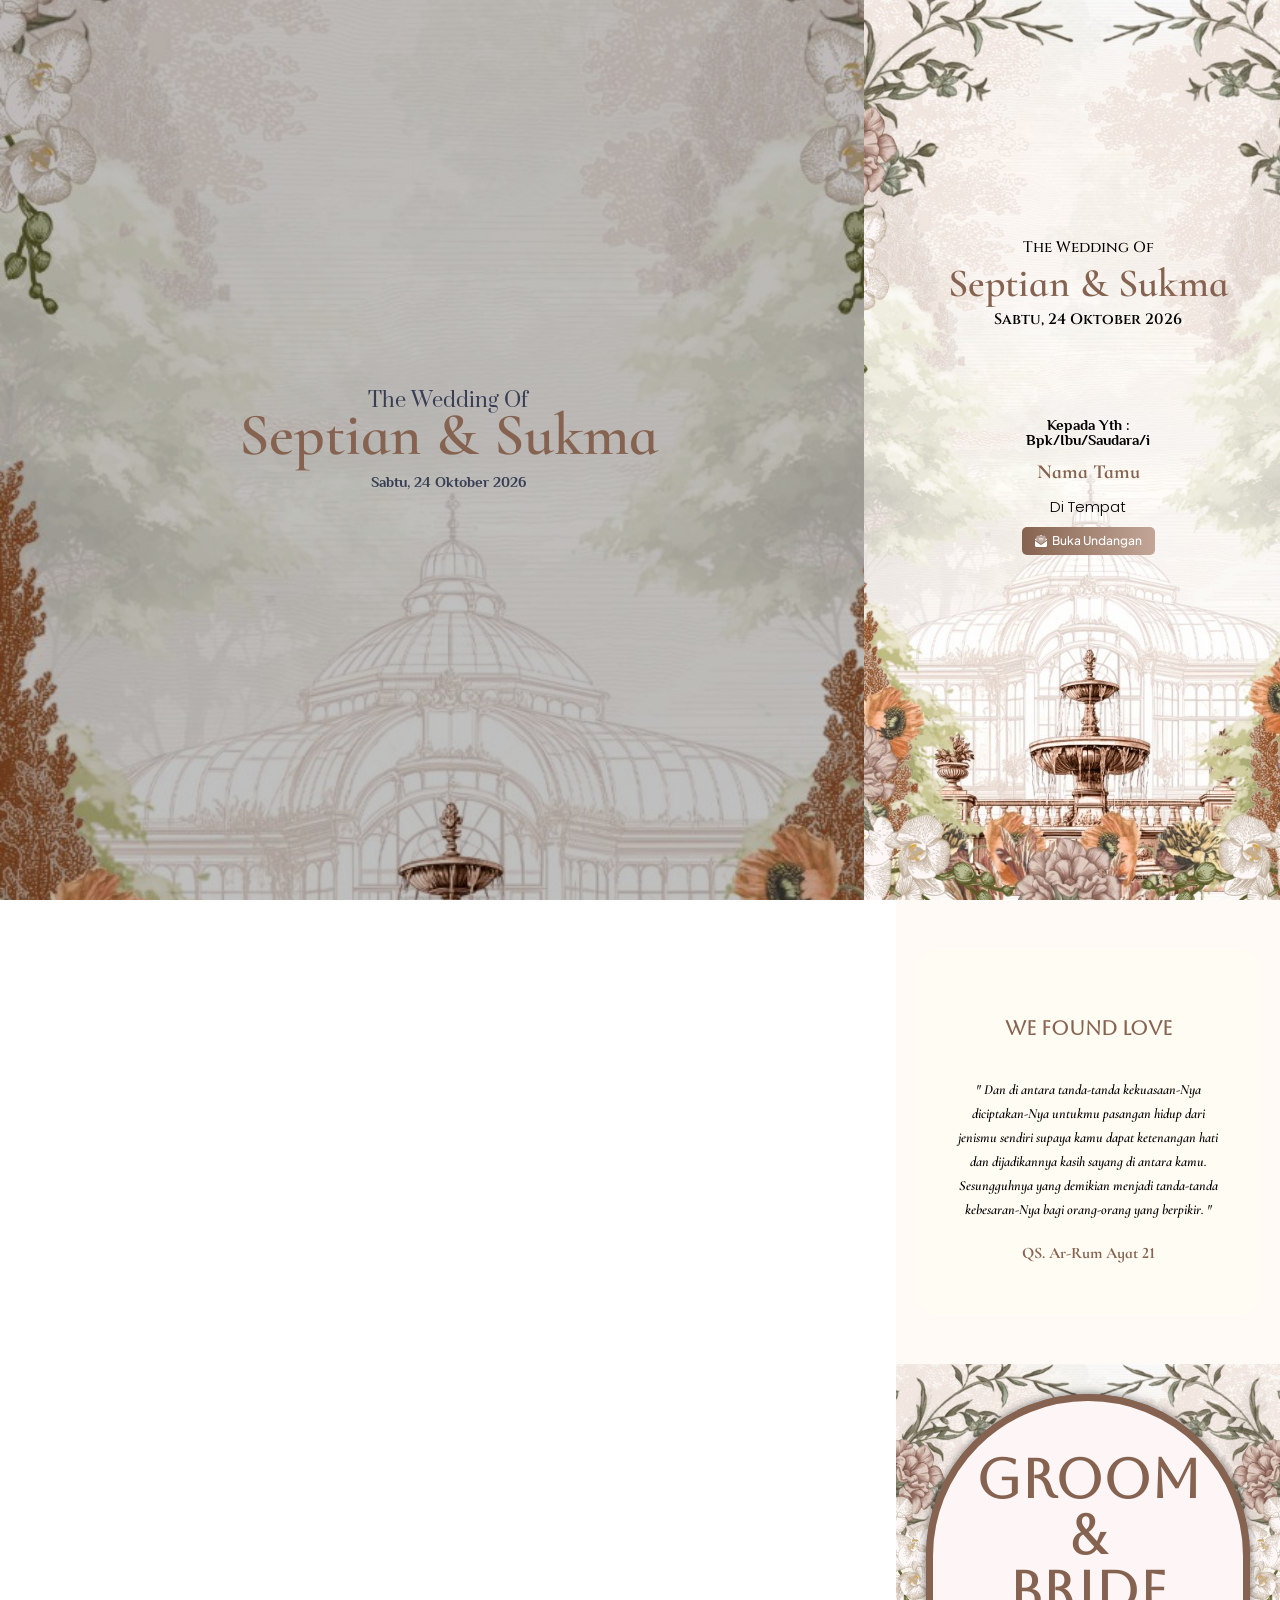
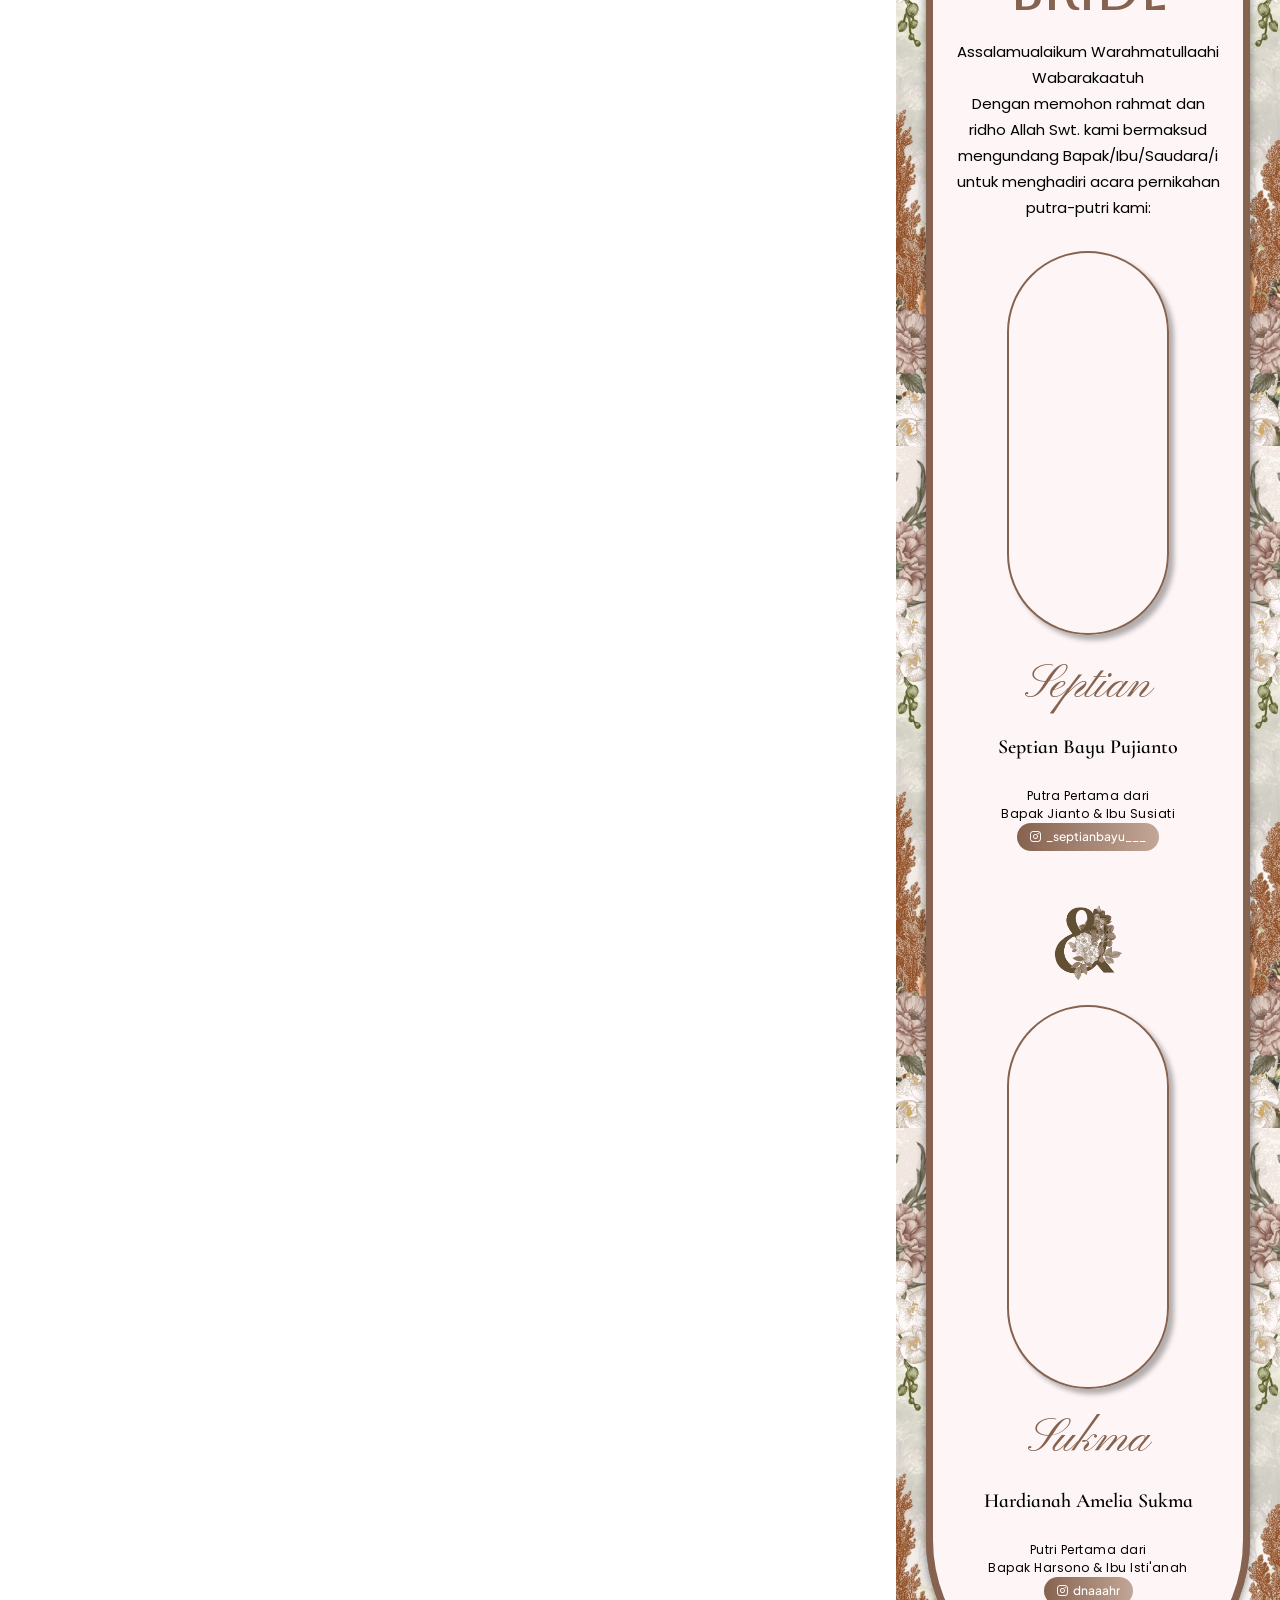
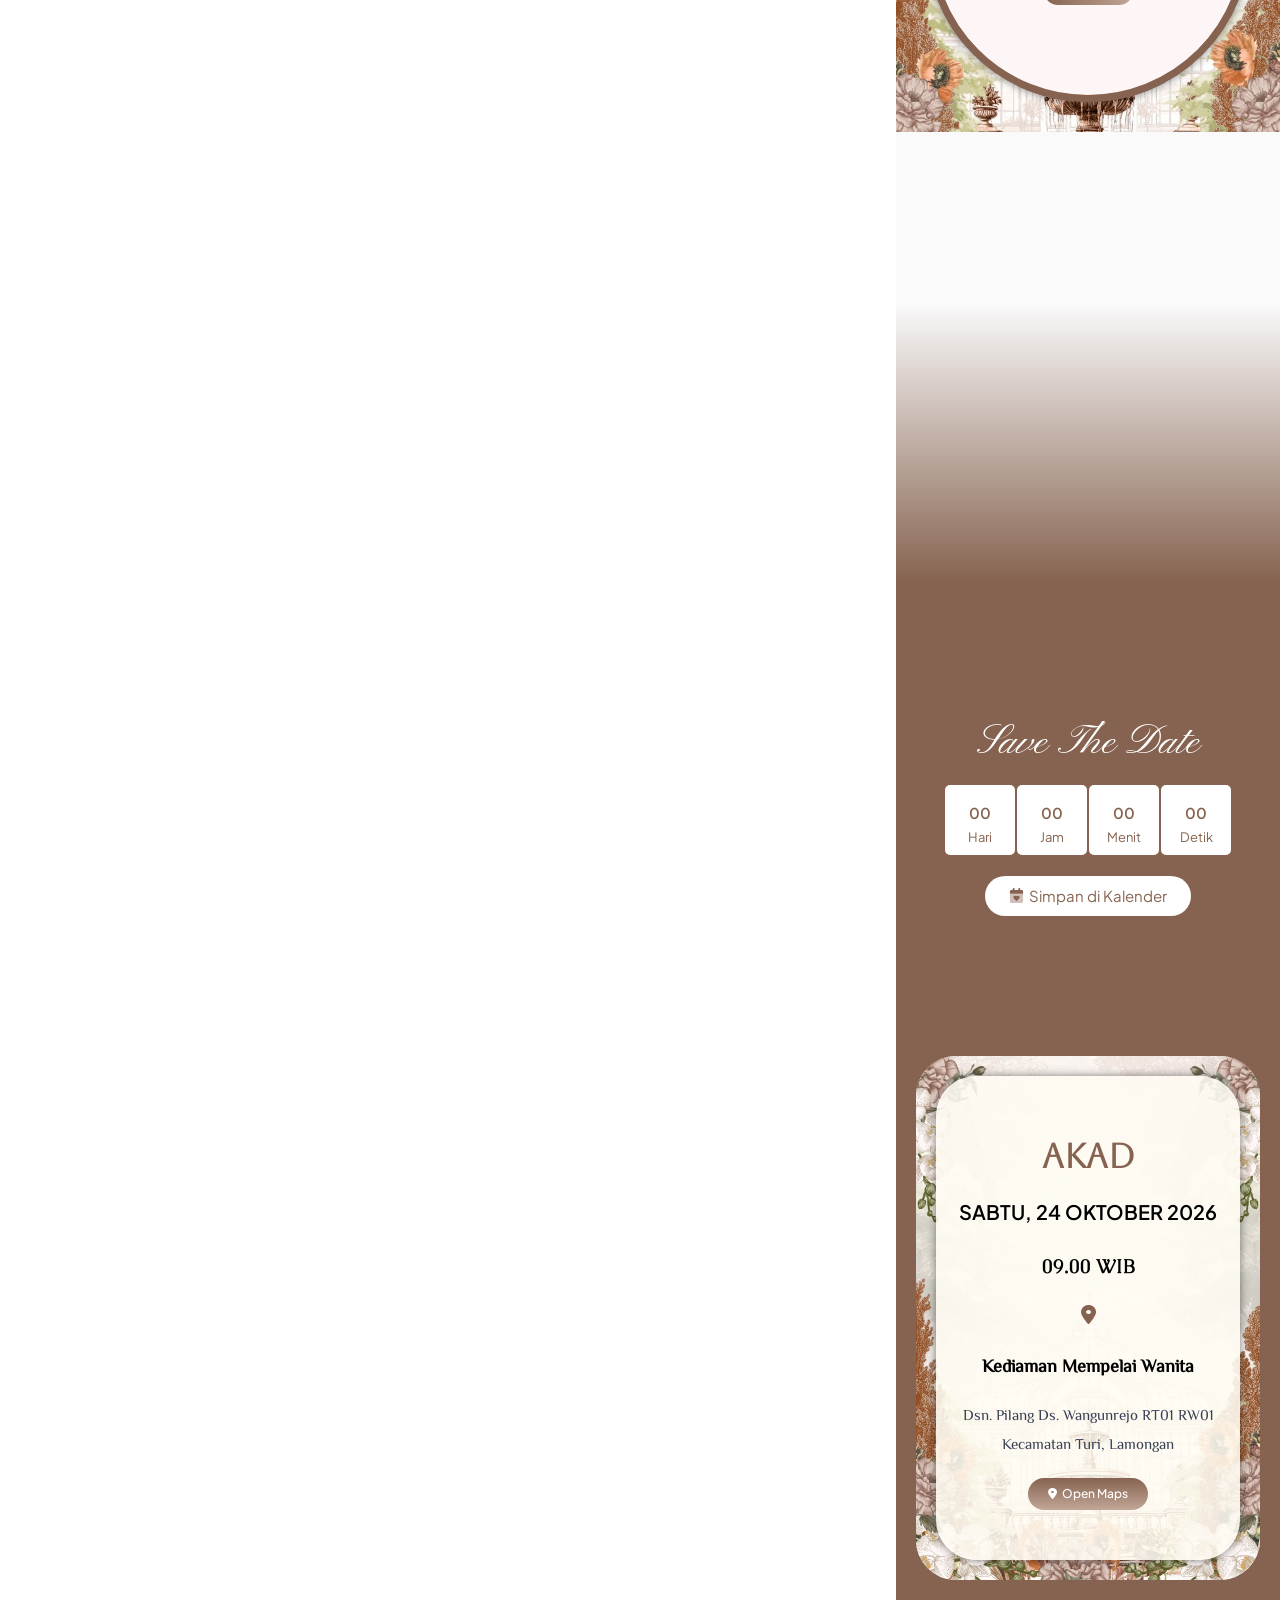
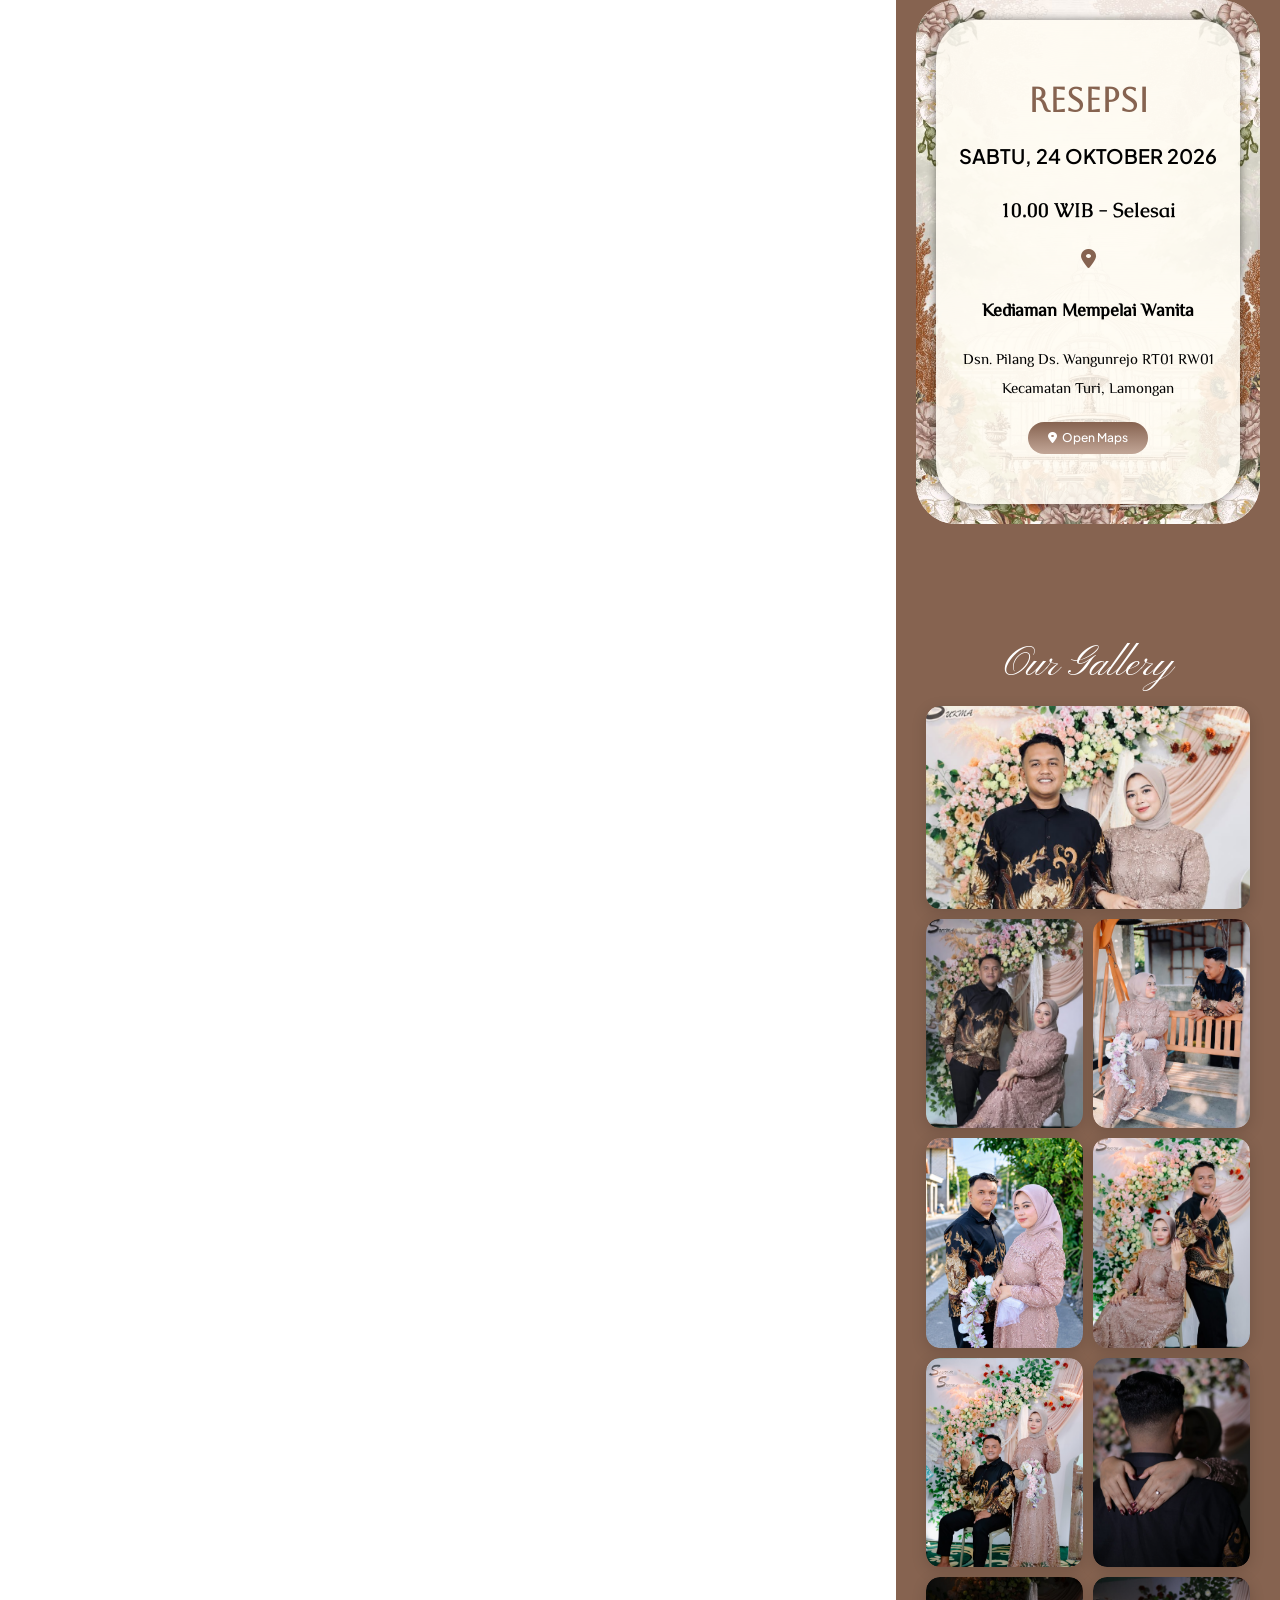
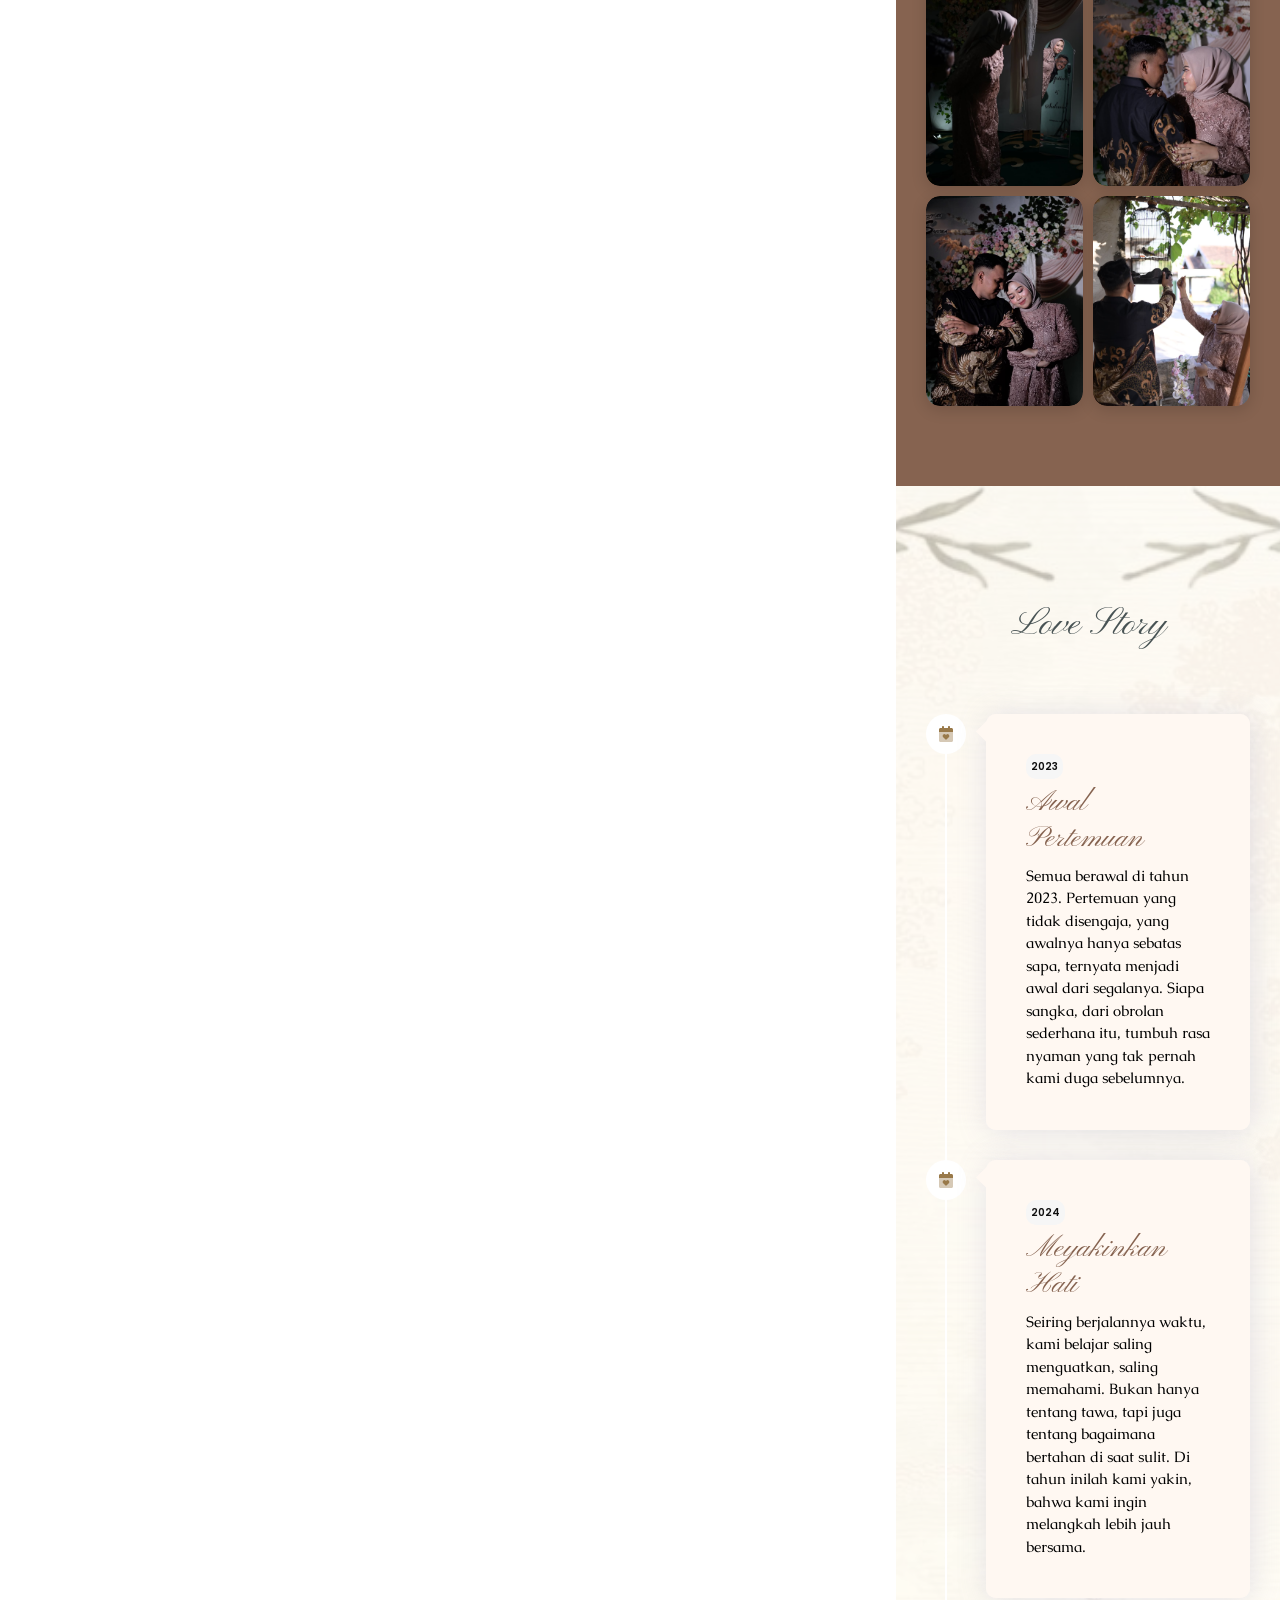
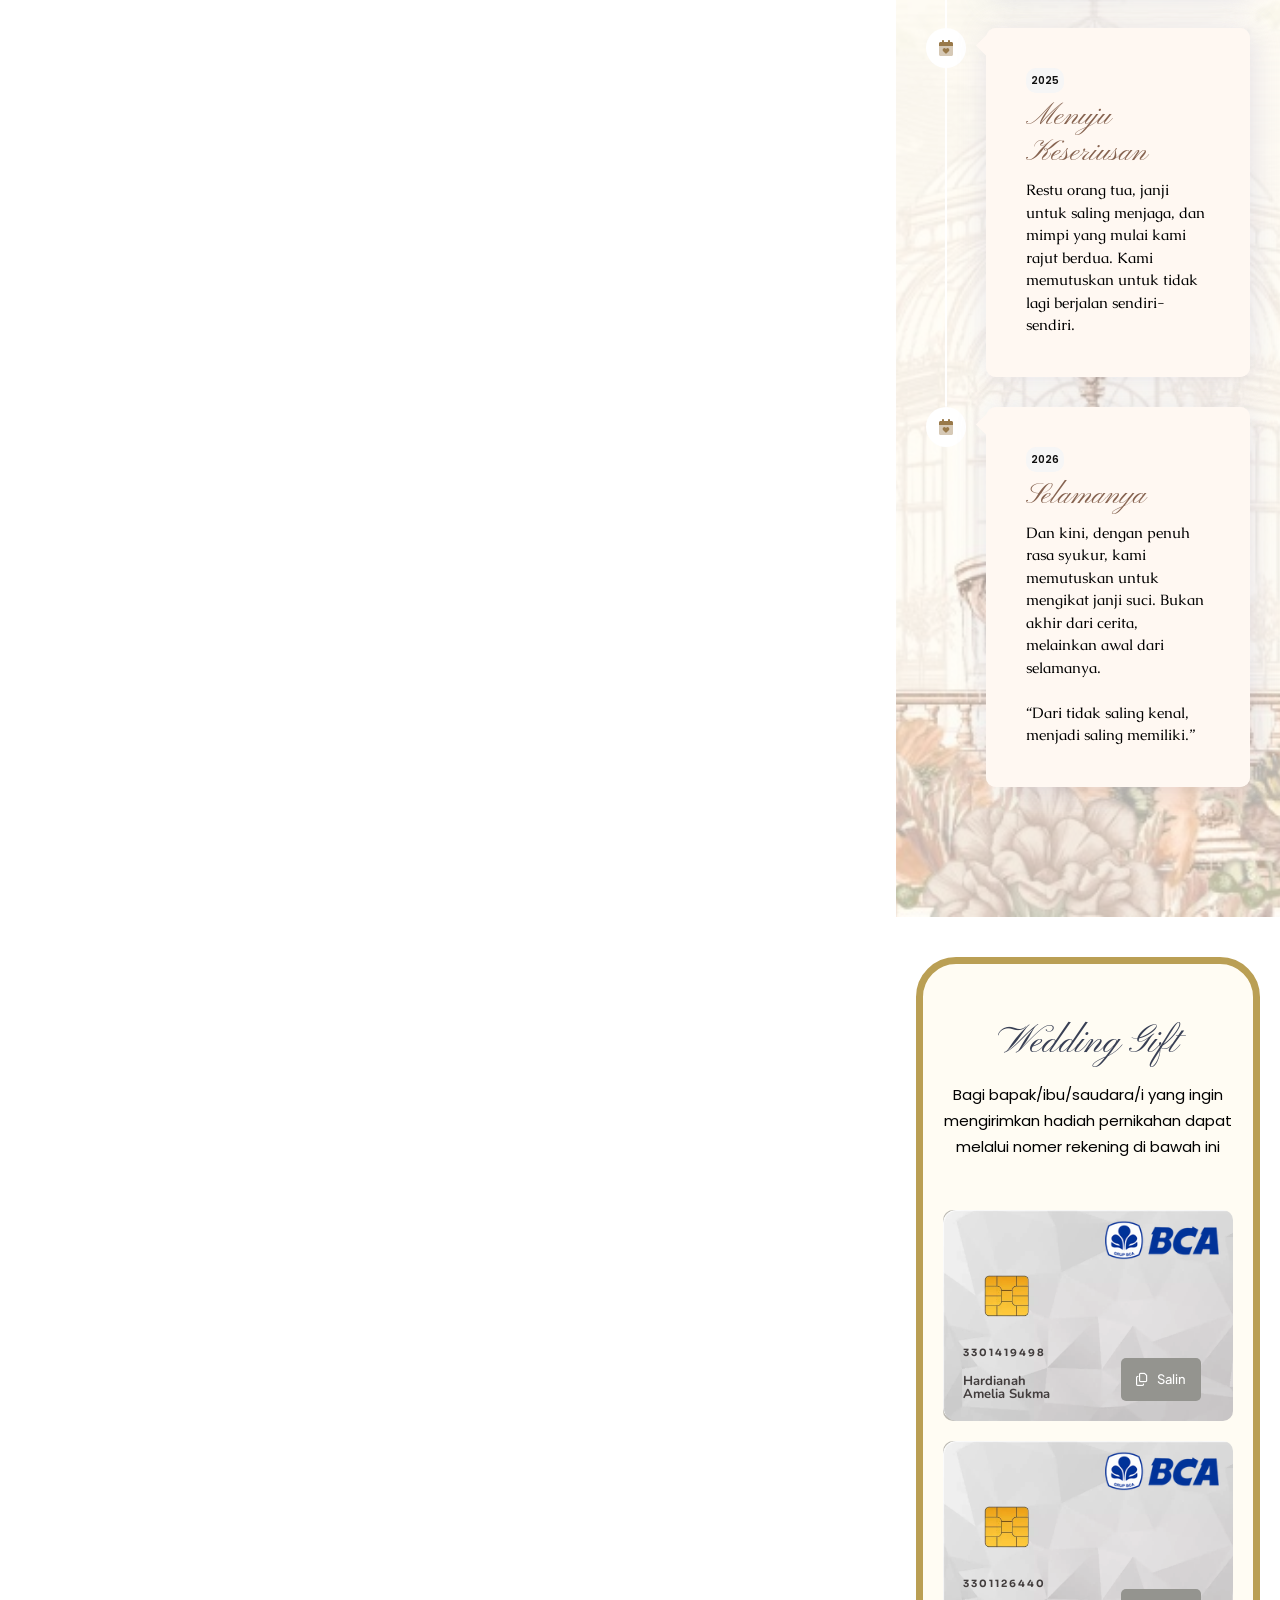
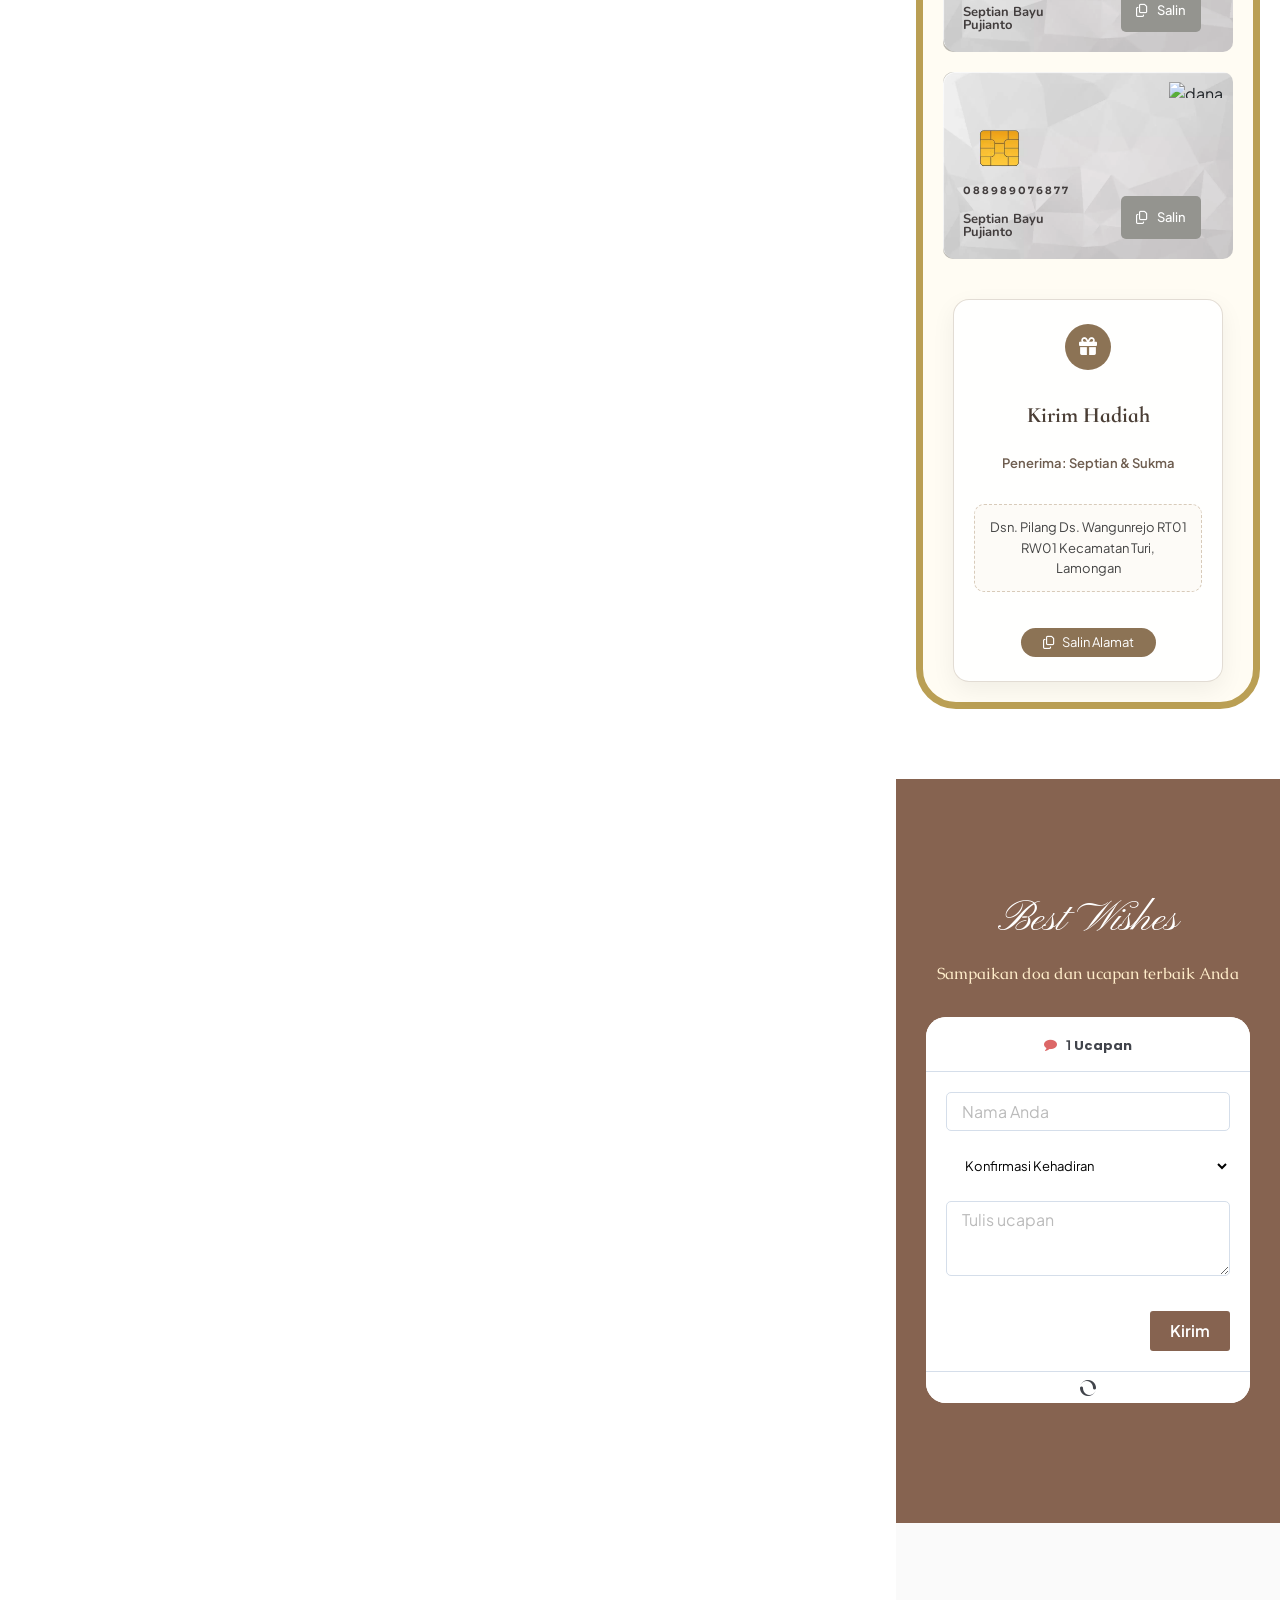
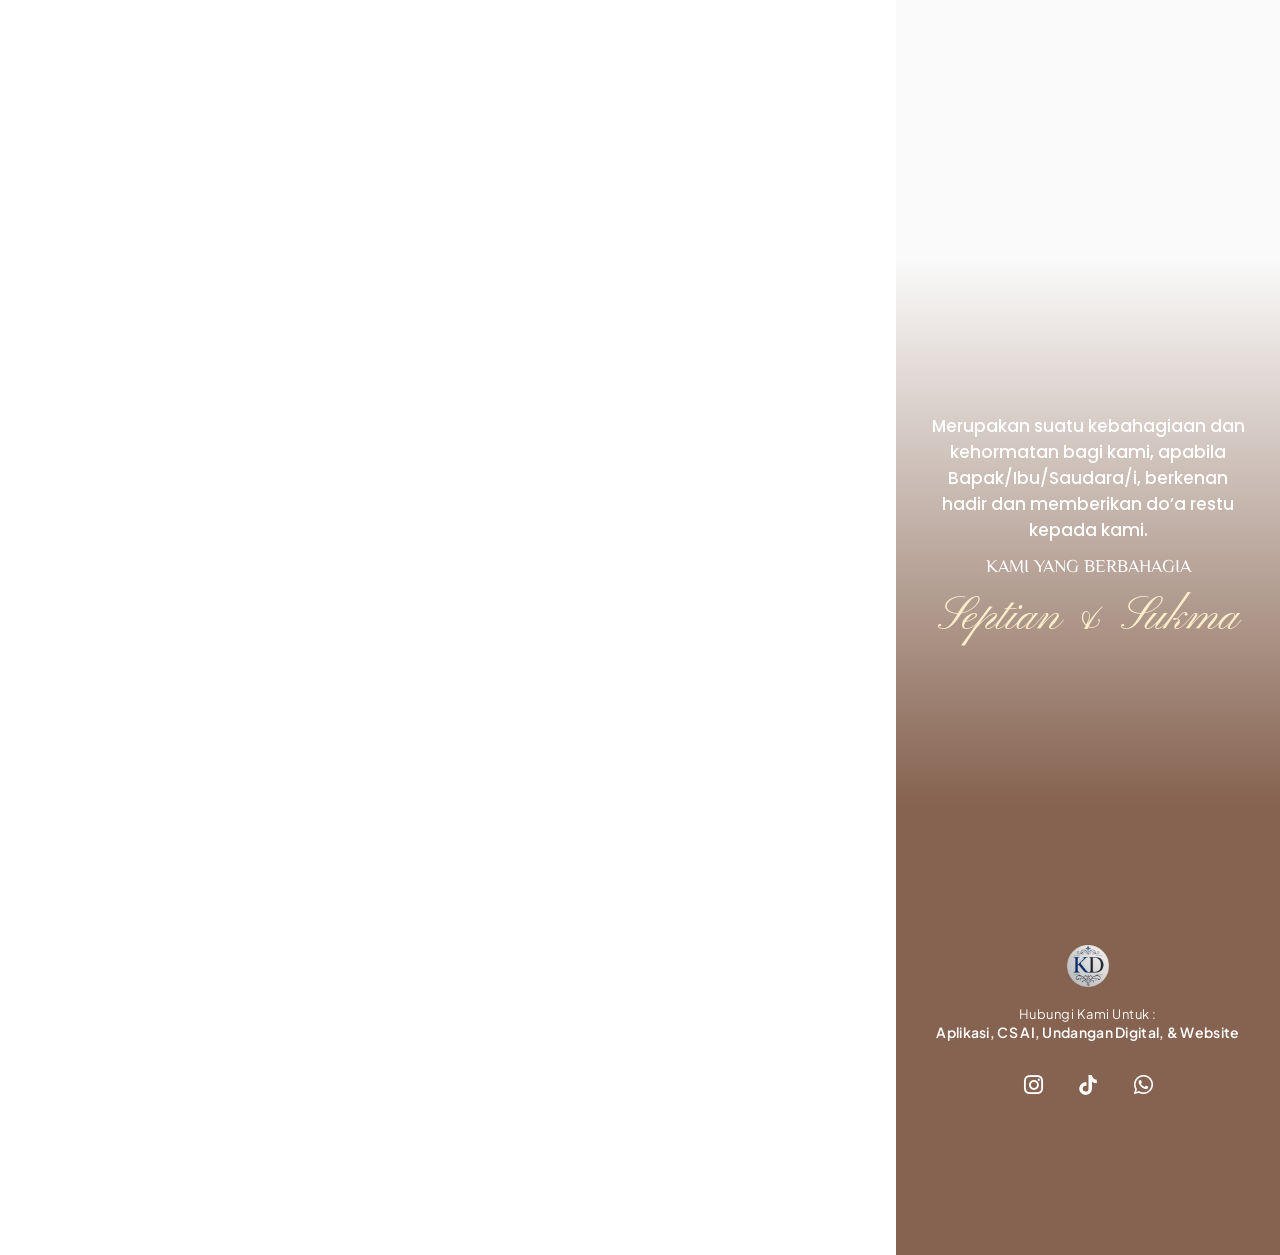
==== index.html @ 1611a9cf "Update wedding website with custom gallery, closing photos, and DAYASMARA music" ====
﻿<!doctype html>
<html lang="id" prefix="og: https://ogp.me/ns#">
  <head>
    <meta charset="UTF-8" />
    <link rel="icon" type="image/png" href="./ICON%20KIRIMDIGI.png" />
    <link rel="shortcut icon" href="./ICON%20KIRIMDIGI.png" />

    <!-- Optimasi Mesin Pencari oleh Rank Math - https://rankmath.com/ -->
    <title>Septian 🤎 Sukma</title>
    <meta
      name="description"
      content="Hadiri Pernikahan Septian 🤎 Sukma. Pada Hari Sabtu 24 Oktober 2026 Ya😊"
    />
    <meta name="robots" content="nofollow, noindex" />
    <meta property="og:locale" content="id_ID" />
    <meta property="og:type" content="article" />
    <meta property="og:title" content="Septian 🤎 Sukma" />
    <meta
      property="og:description"
      content="Hadiri Pernikahan Septian 🤎 Sukma. Pada Hari Sabtu 24 Oktober 2026 Ya😊"
    />
    <meta property="og:url" content="https://invitimo.my.id/motion-17/" />
    <meta property="og:site_name" content="Digital Wedding Invitation" />
    <meta property="article:section" content="Undangan Pernikahan" />
    <meta property="og:updated_time" content="2025-06-10T13:08:21+07:00" />
    <meta
      property="og:image"
      content="https://hi.kekondangan.id/wp-content/uploads/jet-form-builder/be1bfa4e216cc405ab9794353bdbe655/2025/06/Preview-Link-kekondangan.jpg"
    />
    <meta
      property="og:image:secure_url"
      content="https://hi.kekondangan.id/wp-content/uploads/jet-form-builder/be1bfa4e216cc405ab9794353bdbe655/2025/06/Preview-Link-kekondangan.jpg"
    />
    <meta property="og:image:width" content="720" />
    <meta property="og:image:height" content="1080" />
    <meta property="og:image:alt" content="Septian &#038; Sukma" />
    <meta property="og:image:type" content="image/jpeg" />
    <meta
      property="article:published_time"
      content="2025-06-02T13:50:11+07:00"
    />
    <meta
      property="article:modified_time"
      content="2025-06-10T13:08:21+07:00"
    />
    <meta name="twitter:card" content="summary_large_image" />
    <meta name="twitter:title" content="Septian 🤎 Sukma" />
    <meta
      name="twitter:description"
      content="Hadiri Pernikahan Septian 🤎 Sukma. Pada Hari Sabtu 24 Oktober 2026 Ya😊"
    />
    <meta
      name="twitter:image"
      content="https://hi.kekondangan.id/wp-content/uploads/jet-form-builder/be1bfa4e216cc405ab9794353bdbe655/2025/06/Preview-Link-kekondangan.jpg"
    />
    <meta name="twitter:label1" content="Ditulis oleh" />
    <meta name="twitter:data1" content="kekondangan" />
    <meta name="twitter:label2" content="Waktunya membaca" />
    <meta name="twitter:data2" content="Kurang dari semenit" />
    <script type="application/ld+json" class="rank-math-schema">
      {
        "@context": "https://schema.org",
        "@graph": [
          {
            "@type": ["Person", "Organization"],
            "@id": "https://invitimo.my.id/#person",
            "name": "Digital Wedding Invitation"
          },
          {
            "@type": "WebSite",
            "@id": "https://invitimo.my.id/#website",
            "url": "https://invitimo.my.id",
            "name": "Digital Wedding Invitation",
            "publisher": { "@id": "https://invitimo.my.id/#person" },
            "inLanguage": "id"
          },
          {
            "@type": "ImageObject",
            "@id": "https://hi.kekondangan.id/wp-content/uploads/jet-form-builder/be1bfa4e216cc405ab9794353bdbe655/2025/06/Preview-Link-kekondangan.jpg",
            "url": "https://hi.kekondangan.id/wp-content/uploads/jet-form-builder/be1bfa4e216cc405ab9794353bdbe655/2025/06/Preview-Link-kekondangan.jpg",
            "width": "720",
            "height": "1080",
            "inLanguage": "id"
          },
          {
            "@type": "WebPage",
            "@id": "https://invitimo.my.id/motion-17/#webpage",
            "url": "https://invitimo.my.id/motion-17/",
            "name": "Septian 🤎 Sukma",
            "datePublished": "2025-06-02T13:50:11+07:00",
            "dateModified": "2025-06-10T13:08:21+07:00",
            "isPartOf": { "@id": "https://invitimo.my.id/#website" },
            "primaryImageOfPage": {
              "@id": "https://hi.kekondangan.id/wp-content/uploads/jet-form-builder/be1bfa4e216cc405ab9794353bdbe655/2025/06/Preview-Link-kekondangan.jpg"
            },
            "inLanguage": "id"
          },
          {
            "@type": "Person",
            "@id": "https://invitimo.my.id/author/kekondangan/",
            "name": "kekondangan",
            "url": "https://invitimo.my.id/author/kekondangan/",
            "image": {
              "@type": "ImageObject",
              "@id": "https://secure.gravatar.com/avatar/060e39ec4af00465f8073937f959c683679de852fa3f70bc7729038ad7bef04e?s=96&amp;d=mm&amp;r=g",
              "url": "https://secure.gravatar.com/avatar/060e39ec4af00465f8073937f959c683679de852fa3f70bc7729038ad7bef04e?s=96&amp;d=mm&amp;r=g",
              "caption": "kekondangan",
              "inLanguage": "id"
            },
            "sameAs": ["http://hi.kekondangan.id"]
          },
          {
            "@type": "BlogPosting",
            "headline": "Septian 🤎 Sukma",
            "datePublished": "2025-06-02T13:50:11+07:00",
            "dateModified": "2025-06-10T13:08:21+07:00",
            "articleSection": "Undangan Pernikahan",
            "author": {
              "@id": "https://invitimo.my.id/author/kekondangan/",
              "name": "kekondangan"
            },
            "publisher": { "@id": "https://invitimo.my.id/#person" },
            "description": "Hadiri Pernikahan Septian 🤎 Sukma. Pada Hari Sabtu 24 Oktober 2026 Ya😊",
            "name": "Septian 🤎 Sukma",
            "@id": "https://invitimo.my.id/motion-17/#richSnippet",
            "isPartOf": { "@id": "https://invitimo.my.id/motion-17/#webpage" },
            "image": {
              "@id": "https://hi.kekondangan.id/wp-content/uploads/jet-form-builder/be1bfa4e216cc405ab9794353bdbe655/2025/06/Preview-Link-kekondangan.jpg"
            },
            "inLanguage": "id",
            "mainEntityOfPage": {
              "@id": "https://invitimo.my.id/motion-17/#webpage"
            }
          }
        ]
      }
    </script>
    <!-- /Plugin WordPress Rank Math SEO -->

    <link rel="dns-prefetch" href="//hi.kekondangan.id" />
    <link rel="dns-prefetch" href="//fonts.googleapis.com" />
    <link rel="dns-prefetch" href="//unpkg.com" />
    <link
      rel="alternate"
      title="oEmbed (JSON)"
      type="application/json+oembed"
      href="wp-json/oembed/1.0/embed?url=https%3A%2F%2Finvitimo.my.id%2Fmotion-17%2F"
    />
    <link
      rel="alternate"
      title="oEmbed (XML)"
      type="text/xml+oembed"
      href="wp-json/oembed/1.0/embed-1?url=https%3A%2F%2Finvitimo.my.id%2Fmotion-17%2F&#038;format=xml"
    />
    <style id="wp-img-auto-sizes-contain-inline-css">
      img:is([sizes="auto" i], [sizes^="auto," i]) {
        contain-intrinsic-size: 3000px 1500px;
      }
      /*# sourceURL=wp-img-auto-sizes-contain-inline-css */
    </style>
    <style id="wp-emoji-styles-inline-css">
      img.wp-smiley,
      img.emoji {
        display: inline !important;
        border: none !important;
        box-shadow: none !important;
        height: 1em !important;
        width: 1em !important;
        margin: 0 0.07em !important;
        vertical-align: -0.1em !important;
        background: none !important;
        padding: 0 !important;
      }
      /*# sourceURL=wp-emoji-styles-inline-css */
    </style>
    <style id="wp-block-library-inline-css">
      :root {
        --wp-block-synced-color: #7a00df;
        --wp-block-synced-color--rgb: 122, 0, 223;
        --wp-bound-block-color: var(--wp-block-synced-color);
        --wp-editor-canvas-background: #ddd;
        --wp-admin-theme-color: #007cba;
        --wp-admin-theme-color--rgb: 0, 124, 186;
        --wp-admin-theme-color-darker-10: #006ba1;
        --wp-admin-theme-color-darker-10--rgb: 0, 107, 160.5;
        --wp-admin-theme-color-darker-20: #005a87;
        --wp-admin-theme-color-darker-20--rgb: 0, 90, 135;
        --wp-admin-border-width-focus: 2px;
      }
      @media (min-resolution: 192dpi) {
        :root {
          --wp-admin-border-width-focus: 1.5px;
        }
      }
      .wp-element-button {
        cursor: pointer;
      }
      :root .has-very-light-gray-background-color {
        background-color: #eee;
      }
      :root .has-very-dark-gray-background-color {
        background-color: #313131;
      }
      :root .has-very-light-gray-color {
        color: #eee;
      }
      :root .has-very-dark-gray-color {
        color: #313131;
      }
      :root .has-vivid-green-cyan-to-vivid-cyan-blue-gradient-background {
        background: linear-gradient(135deg, #00d084, #0693e3);
      }
      :root .has-purple-crush-gradient-background {
        background: linear-gradient(135deg, #34e2e4, #4721fb 50%, #ab1dfe);
      }
      :root .has-hazy-dawn-gradient-background {
        background: linear-gradient(135deg, #faaca8, #dad0ec);
      }
      :root .has-subdued-olive-gradient-background {
        background: linear-gradient(135deg, #fafae1, #67a671);
      }
      :root .has-atomic-cream-gradient-background {
        background: linear-gradient(135deg, #fdd79a, #004a59);
      }
      :root .has-nightshade-gradient-background {
        background: linear-gradient(135deg, #330968, #31cdcf);
      }
      :root .has-midnight-gradient-background {
        background: linear-gradient(135deg, #020381, #2874fc);
      }
      :root {
        --wp--preset--font-size--normal: 16px;
        --wp--preset--font-size--huge: 42px;
      }
      .has-regular-font-size {
        font-size: 1em;
      }
      .has-larger-font-size {
        font-size: 2.625em;
      }
      .has-normal-font-size {
        font-size: var(--wp--preset--font-size--normal);
      }
      .has-huge-font-size {
        font-size: var(--wp--preset--font-size--huge);
      }
      :root .has-text-align-center {
        text-align: center;
      }
      :root .has-text-align-left {
        text-align: left;
      }
      :root .has-text-align-right {
        text-align: right;
      }
      .has-fit-text {
        white-space: nowrap !important;
      }
      #end-resizable-editor-section {
        display: none;
      }
      .aligncenter {
        clear: both;
      }
      .items-justified-left {
        justify-content: flex-start;
      }
      .items-justified-center {
        justify-content: center;
      }
      .items-justified-right {
        justify-content: flex-end;
      }
      .items-justified-space-between {
        justify-content: space-between;
      }
      .screen-reader-text {
        word-wrap: normal !important;
        border: 0;
        clip-path: inset(50%);
        height: 1px;
        margin: -1px;
        overflow: hidden;
        padding: 0;
        position: absolute;
        width: 1px;
        word-break: normal !important;
      }
      .screen-reader-text:focus {
        background-color: #ddd;
        clip-path: none;
        color: #444;
        display: block;
        font-size: 1em;
        height: auto;
        left: 5px;
        line-height: normal;
        padding: 15px 23px 14px;
        text-decoration: none;
        top: 5px;
        width: auto;
        z-index: 100000;
      }
      html :where(.has-border-color) {
        border-style: solid;
      }
      html
        :where(
          [style^="border-color"],
          [style*=";border-color"],
          [style*="; border-color"]
        ) {
        border-style: solid;
      }
      html
        :where(
          [style^="border-top-color"],
          [style*=";border-top-color"],
          [style*="; border-top-color"]
        ) {
        border-top-style: solid;
      }
      html
        :where(
          [style^="border-right-color"],
          [style*=";border-right-color"],
          [style*="; border-right-color"]
        ) {
        border-right-style: solid;
      }
      html
        :where(
          [style^="border-bottom-color"],
          [style*=";border-bottom-color"],
          [style*="; border-bottom-color"]
        ) {
        border-bottom-style: solid;
      }
      html
        :where(
          [style^="border-left-color"],
          [style*=";border-left-color"],
          [style*="; border-left-color"]
        ) {
        border-left-style: solid;
      }
      html
        :where(
          [style^="border-width"],
          [style*=";border-width"],
          [style*="; border-width"]
        ) {
        border-style: solid;
      }
      html
        :where(
          [style^="border-top-width"],
          [style*=";border-top-width"],
          [style*="; border-top-width"]
        ) {
        border-top-style: solid;
      }
      html
        :where(
          [style^="border-right-width"],
          [style*=";border-right-width"],
          [style*="; border-right-width"]
        ) {
        border-right-style: solid;
      }
      html
        :where(
          [style^="border-bottom-width"],
          [style*=";border-bottom-width"],
          [style*="; border-bottom-width"]
        ) {
        border-bottom-style: solid;
      }
      html
        :where(
          [style^="border-left-width"],
          [style*=";border-left-width"],
          [style*="; border-left-width"]
        ) {
        border-left-style: solid;
      }
      html :where(img[class*="wp-image-"]) {
        height: auto;
        max-width: 100%;
      }
      :where(figure) {
        margin: 0 0 1em;
      }
      html :where(.is-position-sticky) {
        --wp-admin--admin-bar--position-offset: var(
          --wp-admin--admin-bar--height,
          0px
        );
      }
      @media screen and (max-width: 600px) {
        html :where(.is-position-sticky) {
          --wp-admin--admin-bar--position-offset: 0px;
        }
      }
      /*# sourceURL=/wp-includes/css/dist/block-library/common.min.css */
    </style>
    <style id="wp-block-styles-placeholder-inline-css">
      :root {
        --wp-internal-comment: "Placeholder for wp_hoist_late_printed_styles() to replace with the block styles printed at wp_footer.";
      }
      /*# sourceURL=wp-block-styles-placeholder-inline-css */
    </style>
    <link
      rel="stylesheet"
      id="jet-engine-frontend-css"
      href="wp-content/plugins/jet-engine/assets/css/frontend.css?ver=3.8.15.4"
      media="all"
    />
    <style id="wp-global-styles-placeholder-inline-css">
      :root {
        --wp-internal-comment: "Placeholder for wp_hoist_late_printed_styles() to replace with the global-styles printed at wp_footer.";
      }
      /*# sourceURL=wp-global-styles-placeholder-inline-css */
    </style>
    <link
      rel="stylesheet"
      id="wds-elementor-css"
      href="wp-content/plugins/weddingsaas-pro/assets/css/wds-elementor.css?ver=2.10.5"
      media="all"
    />
    <link
      rel="stylesheet"
      id="saic_style-css"
      href="wp-content/plugins/weddingsaas-pro/assets/plugins/custom/commentpress/saic_style.css?ver=2.10.5"
      media="screen"
    />
    <link
      rel="stylesheet"
      id="hello-elementor-css"
      href="wp-content/themes/hello-elementor/assets/css/reset.css?ver=3.4.9"
      media="all"
    />
    <link
      rel="stylesheet"
      id="hello-elementor-theme-style-css"
      href="wp-content/themes/hello-elementor/assets/css/theme.css?ver=3.4.9"
      media="all"
    />
    <link
      rel="stylesheet"
      id="hello-elementor-header-footer-css"
      href="wp-content/themes/hello-elementor/assets/css/header-footer.css?ver=3.4.9"
      media="all"
    />
    <link
      rel="stylesheet"
      id="elementor-frontend-css"
      href="wp-content/plugins/elementor/assets/css/frontend.min.css?ver=4.3.2"
      media="all"
    />
    <style id="elementor-frontend-inline-css">
      @-webkit-keyframes ha_fadeIn {
        0% {
          opacity: 0;
        }
        to {
          opacity: 1;
        }
      }
      @keyframes ha_fadeIn {
        0% {
          opacity: 0;
        }
        to {
          opacity: 1;
        }
      }
      @-webkit-keyframes ha_zoomIn {
        0% {
          opacity: 0;
          -webkit-transform: scale3d(0.3, 0.3, 0.3);
          transform: scale3d(0.3, 0.3, 0.3);
        }
        50% {
          opacity: 1;
        }
      }
      @keyframes ha_zoomIn {
        0% {
          opacity: 0;
          -webkit-transform: scale3d(0.3, 0.3, 0.3);
          transform: scale3d(0.3, 0.3, 0.3);
        }
        50% {
          opacity: 1;
        }
      }
      @-webkit-keyframes ha_rollIn {
        0% {
          opacity: 0;
          -webkit-transform: translate3d(-100%, 0, 0) rotate3d(0, 0, 1, -120deg);
          transform: translate3d(-100%, 0, 0) rotate3d(0, 0, 1, -120deg);
        }
        to {
          opacity: 1;
        }
      }
      @keyframes ha_rollIn {
        0% {
          opacity: 0;
          -webkit-transform: translate3d(-100%, 0, 0) rotate3d(0, 0, 1, -120deg);
          transform: translate3d(-100%, 0, 0) rotate3d(0, 0, 1, -120deg);
        }
        to {
          opacity: 1;
        }
      }
      @-webkit-keyframes ha_bounce {
        0%,
        20%,
        53%,
        to {
          -webkit-animation-timing-function: cubic-bezier(
            0.215,
            0.61,
            0.355,
            1
          );
          animation-timing-function: cubic-bezier(0.215, 0.61, 0.355, 1);
        }
        40%,
        43% {
          -webkit-transform: translate3d(0, -30px, 0) scaleY(1.1);
          transform: translate3d(0, -30px, 0) scaleY(1.1);
          -webkit-animation-timing-function: cubic-bezier(
            0.755,
            0.05,
            0.855,
            0.06
          );
          animation-timing-function: cubic-bezier(0.755, 0.05, 0.855, 0.06);
        }
        70% {
          -webkit-transform: translate3d(0, -15px, 0) scaleY(1.05);
          transform: translate3d(0, -15px, 0) scaleY(1.05);
          -webkit-animation-timing-function: cubic-bezier(
            0.755,
            0.05,
            0.855,
            0.06
          );
          animation-timing-function: cubic-bezier(0.755, 0.05, 0.855, 0.06);
        }
        80% {
          -webkit-transition-timing-function: cubic-bezier(
            0.215,
            0.61,
            0.355,
            1
          );
          transition-timing-function: cubic-bezier(0.215, 0.61, 0.355, 1);
          -webkit-transform: translate3d(0, 0, 0) scaleY(0.95);
          transform: translate3d(0, 0, 0) scaleY(0.95);
        }
        90% {
          -webkit-transform: translate3d(0, -4px, 0) scaleY(1.02);
          transform: translate3d(0, -4px, 0) scaleY(1.02);
        }
      }
      @keyframes ha_bounce {
        0%,
        20%,
        53%,
        to {
          -webkit-animation-timing-function: cubic-bezier(
            0.215,
            0.61,
            0.355,
            1
          );
          animation-timing-function: cubic-bezier(0.215, 0.61, 0.355, 1);
        }
        40%,
        43% {
          -webkit-transform: translate3d(0, -30px, 0) scaleY(1.1);
          transform: translate3d(0, -30px, 0) scaleY(1.1);
          -webkit-animation-timing-function: cubic-bezier(
            0.755,
            0.05,
            0.855,
            0.06
          );
          animation-timing-function: cubic-bezier(0.755, 0.05, 0.855, 0.06);
        }
        70% {
          -webkit-transform: translate3d(0, -15px, 0) scaleY(1.05);
          transform: translate3d(0, -15px, 0) scaleY(1.05);
          -webkit-animation-timing-function: cubic-bezier(
            0.755,
            0.05,
            0.855,
            0.06
          );
          animation-timing-function: cubic-bezier(0.755, 0.05, 0.855, 0.06);
        }
        80% {
          -webkit-transition-timing-function: cubic-bezier(
            0.215,
            0.61,
            0.355,
            1
          );
          transition-timing-function: cubic-bezier(0.215, 0.61, 0.355, 1);
          -webkit-transform: translate3d(0, 0, 0) scaleY(0.95);
          transform: translate3d(0, 0, 0) scaleY(0.95);
        }
        90% {
          -webkit-transform: translate3d(0, -4px, 0) scaleY(1.02);
          transform: translate3d(0, -4px, 0) scaleY(1.02);
        }
      }
      @-webkit-keyframes ha_bounceIn {
        0%,
        20%,
        40%,
        60%,
        80%,
        to {
          -webkit-animation-timing-function: cubic-bezier(
            0.215,
            0.61,
            0.355,
            1
          );
          animation-timing-function: cubic-bezier(0.215, 0.61, 0.355, 1);
        }
        0% {
          opacity: 0;
          -webkit-transform: scale3d(0.3, 0.3, 0.3);
          transform: scale3d(0.3, 0.3, 0.3);
        }
        20% {
          -webkit-transform: scale3d(1.1, 1.1, 1.1);
          transform: scale3d(1.1, 1.1, 1.1);
        }
        40% {
          -webkit-transform: scale3d(0.9, 0.9, 0.9);
          transform: scale3d(0.9, 0.9, 0.9);
        }
        60% {
          opacity: 1;
          -webkit-transform: scale3d(1.03, 1.03, 1.03);
          transform: scale3d(1.03, 1.03, 1.03);
        }
        80% {
          -webkit-transform: scale3d(0.97, 0.97, 0.97);
          transform: scale3d(0.97, 0.97, 0.97);
        }
        to {
          opacity: 1;
        }
      }
      @keyframes ha_bounceIn {
        0%,
        20%,
        40%,
        60%,
        80%,
        to {
          -webkit-animation-timing-function: cubic-bezier(
            0.215,
            0.61,
            0.355,
            1
          );
          animation-timing-function: cubic-bezier(0.215, 0.61, 0.355, 1);
        }
        0% {
          opacity: 0;
          -webkit-transform: scale3d(0.3, 0.3, 0.3);
          transform: scale3d(0.3, 0.3, 0.3);
        }
        20% {
          -webkit-transform: scale3d(1.1, 1.1, 1.1);
          transform: scale3d(1.1, 1.1, 1.1);
        }
        40% {
          -webkit-transform: scale3d(0.9, 0.9, 0.9);
          transform: scale3d(0.9, 0.9, 0.9);
        }
        60% {
          opacity: 1;
          -webkit-transform: scale3d(1.03, 1.03, 1.03);
          transform: scale3d(1.03, 1.03, 1.03);
        }
        80% {
          -webkit-transform: scale3d(0.97, 0.97, 0.97);
          transform: scale3d(0.97, 0.97, 0.97);
        }
        to {
          opacity: 1;
        }
      }
      @-webkit-keyframes ha_flipInX {
        0% {
          opacity: 0;
          -webkit-transform: perspective(400px) rotate3d(1, 0, 0, 90deg);
          transform: perspective(400px) rotate3d(1, 0, 0, 90deg);
          -webkit-animation-timing-function: ease-in;
          animation-timing-function: ease-in;
        }
        40% {
          -webkit-transform: perspective(400px) rotate3d(1, 0, 0, -20deg);
          transform: perspective(400px) rotate3d(1, 0, 0, -20deg);
          -webkit-animation-timing-function: ease-in;
          animation-timing-function: ease-in;
        }
        60% {
          opacity: 1;
          -webkit-transform: perspective(400px) rotate3d(1, 0, 0, 10deg);
          transform: perspective(400px) rotate3d(1, 0, 0, 10deg);
        }
        80% {
          -webkit-transform: perspective(400px) rotate3d(1, 0, 0, -5deg);
          transform: perspective(400px) rotate3d(1, 0, 0, -5deg);
        }
      }
      @keyframes ha_flipInX {
        0% {
          opacity: 0;
          -webkit-transform: perspective(400px) rotate3d(1, 0, 0, 90deg);
          transform: perspective(400px) rotate3d(1, 0, 0, 90deg);
          -webkit-animation-timing-function: ease-in;
          animation-timing-function: ease-in;
        }
        40% {
          -webkit-transform: perspective(400px) rotate3d(1, 0, 0, -20deg);
          transform: perspective(400px) rotate3d(1, 0, 0, -20deg);
          -webkit-animation-timing-function: ease-in;
          animation-timing-function: ease-in;
        }
        60% {
          opacity: 1;
          -webkit-transform: perspective(400px) rotate3d(1, 0, 0, 10deg);
          transform: perspective(400px) rotate3d(1, 0, 0, 10deg);
        }
        80% {
          -webkit-transform: perspective(400px) rotate3d(1, 0, 0, -5deg);
          transform: perspective(400px) rotate3d(1, 0, 0, -5deg);
        }
      }
      @-webkit-keyframes ha_flipInY {
        0% {
          opacity: 0;
          -webkit-transform: perspective(400px) rotate3d(0, 1, 0, 90deg);
          transform: perspective(400px) rotate3d(0, 1, 0, 90deg);
          -webkit-animation-timing-function: ease-in;
          animation-timing-function: ease-in;
        }
        40% {
          -webkit-transform: perspective(400px) rotate3d(0, 1, 0, -20deg);
          transform: perspective(400px) rotate3d(0, 1, 0, -20deg);
          -webkit-animation-timing-function: ease-in;
          animation-timing-function: ease-in;
        }
        60% {
          opacity: 1;
          -webkit-transform: perspective(400px) rotate3d(0, 1, 0, 10deg);
          transform: perspective(400px) rotate3d(0, 1, 0, 10deg);
        }
        80% {
          -webkit-transform: perspective(400px) rotate3d(0, 1, 0, -5deg);
          transform: perspective(400px) rotate3d(0, 1, 0, -5deg);
        }
      }
      @keyframes ha_flipInY {
        0% {
          opacity: 0;
          -webkit-transform: perspective(400px) rotate3d(0, 1, 0, 90deg);
          transform: perspective(400px) rotate3d(0, 1, 0, 90deg);
          -webkit-animation-timing-function: ease-in;
          animation-timing-function: ease-in;
        }
        40% {
          -webkit-transform: perspective(400px) rotate3d(0, 1, 0, -20deg);
          transform: perspective(400px) rotate3d(0, 1, 0, -20deg);
          -webkit-animation-timing-function: ease-in;
          animation-timing-function: ease-in;
        }
        60% {
          opacity: 1;
          -webkit-transform: perspective(400px) rotate3d(0, 1, 0, 10deg);
          transform: perspective(400px) rotate3d(0, 1, 0, 10deg);
        }
        80% {
          -webkit-transform: perspective(400px) rotate3d(0, 1, 0, -5deg);
          transform: perspective(400px) rotate3d(0, 1, 0, -5deg);
        }
      }
      @-webkit-keyframes ha_swing {
        20% {
          -webkit-transform: rotate3d(0, 0, 1, 15deg);
          transform: rotate3d(0, 0, 1, 15deg);
        }
        40% {
          -webkit-transform: rotate3d(0, 0, 1, -10deg);
          transform: rotate3d(0, 0, 1, -10deg);
        }
        60% {
          -webkit-transform: rotate3d(0, 0, 1, 5deg);
          transform: rotate3d(0, 0, 1, 5deg);
        }
        80% {
          -webkit-transform: rotate3d(0, 0, 1, -5deg);
          transform: rotate3d(0, 0, 1, -5deg);
        }
      }
      @keyframes ha_swing {
        20% {
          -webkit-transform: rotate3d(0, 0, 1, 15deg);
          transform: rotate3d(0, 0, 1, 15deg);
        }
        40% {
          -webkit-transform: rotate3d(0, 0, 1, -10deg);
          transform: rotate3d(0, 0, 1, -10deg);
        }
        60% {
          -webkit-transform: rotate3d(0, 0, 1, 5deg);
          transform: rotate3d(0, 0, 1, 5deg);
        }
        80% {
          -webkit-transform: rotate3d(0, 0, 1, -5deg);
          transform: rotate3d(0, 0, 1, -5deg);
        }
      }
      @-webkit-keyframes ha_slideInDown {
        0% {
          visibility: visible;
          -webkit-transform: translate3d(0, -100%, 0);
          transform: translate3d(0, -100%, 0);
        }
      }
      @keyframes ha_slideInDown {
        0% {
          visibility: visible;
          -webkit-transform: translate3d(0, -100%, 0);
          transform: translate3d(0, -100%, 0);
        }
      }
      @-webkit-keyframes ha_slideInUp {
        0% {
          visibility: visible;
          -webkit-transform: translate3d(0, 100%, 0);
          transform: translate3d(0, 100%, 0);
        }
      }
      @keyframes ha_slideInUp {
        0% {
          visibility: visible;
          -webkit-transform: translate3d(0, 100%, 0);
          transform: translate3d(0, 100%, 0);
        }
      }
      @-webkit-keyframes ha_slideInLeft {
        0% {
          visibility: visible;
          -webkit-transform: translate3d(-100%, 0, 0);
          transform: translate3d(-100%, 0, 0);
        }
      }
      @keyframes ha_slideInLeft {
        0% {
          visibility: visible;
          -webkit-transform: translate3d(-100%, 0, 0);
          transform: translate3d(-100%, 0, 0);
        }
      }
      @-webkit-keyframes ha_slideInRight {
        0% {
          visibility: visible;
          -webkit-transform: translate3d(100%, 0, 0);
          transform: translate3d(100%, 0, 0);
        }
      }
      @keyframes ha_slideInRight {
        0% {
          visibility: visible;
          -webkit-transform: translate3d(100%, 0, 0);
          transform: translate3d(100%, 0, 0);
        }
      }
      .ha_fadeIn {
        -webkit-animation-name: ha_fadeIn;
        animation-name: ha_fadeIn;
      }
      .ha_zoomIn {
        -webkit-animation-name: ha_zoomIn;
        animation-name: ha_zoomIn;
      }
      .ha_rollIn {
        -webkit-animation-name: ha_rollIn;
        animation-name: ha_rollIn;
      }
      .ha_bounce {
        -webkit-transform-origin: center bottom;
        -ms-transform-origin: center bottom;
        transform-origin: center bottom;
        -webkit-animation-name: ha_bounce;
        animation-name: ha_bounce;
      }
      .ha_bounceIn {
        -webkit-animation-name: ha_bounceIn;
        animation-name: ha_bounceIn;
        -webkit-animation-duration: 0.75s;
        -webkit-animation-duration: calc(var(--animate-duration) * 0.75);
        animation-duration: 0.75s;
        animation-duration: calc(var(--animate-duration) * 0.75);
      }
      .ha_flipInX,
      .ha_flipInY {
        -webkit-animation-name: ha_flipInX;
        animation-name: ha_flipInX;
        -webkit-backface-visibility: visible !important;
        backface-visibility: visible !important;
      }
      .ha_flipInY {
        -webkit-animation-name: ha_flipInY;
        animation-name: ha_flipInY;
      }
      .ha_swing {
        -webkit-transform-origin: top center;
        -ms-transform-origin: top center;
        transform-origin: top center;
        -webkit-animation-name: ha_swing;
        animation-name: ha_swing;
      }
      .ha_slideInDown {
        -webkit-animation-name: ha_slideInDown;
        animation-name: ha_slideInDown;
      }
      .ha_slideInUp {
        -webkit-animation-name: ha_slideInUp;
        animation-name: ha_slideInUp;
      }
      .ha_slideInLeft {
        -webkit-animation-name: ha_slideInLeft;
        animation-name: ha_slideInLeft;
      }
      .ha_slideInRight {
        -webkit-animation-name: ha_slideInRight;
        animation-name: ha_slideInRight;
      }
      .ha-css-transform-yes {
        -webkit-transition-duration: var(--ha-tfx-transition-duration, 0.2s);
        transition-duration: var(--ha-tfx-transition-duration, 0.2s);
        -webkit-transition-property: -webkit-transform;
        transition-property: transform;
        transition-property:
          transform,
          -webkit-transform;
        -webkit-transform: translate(
            var(--ha-tfx-translate-x, 0),
            var(--ha-tfx-translate-y, 0)
          )
          scale(var(--ha-tfx-scale-x, 1), var(--ha-tfx-scale-y, 1))
          skew(var(--ha-tfx-skew-x, 0), var(--ha-tfx-skew-y, 0))
          rotateX(var(--ha-tfx-rotate-x, 0)) rotateY(var(--ha-tfx-rotate-y, 0))
          rotateZ(var(--ha-tfx-rotate-z, 0));
        transform: translate(
            var(--ha-tfx-translate-x, 0),
            var(--ha-tfx-translate-y, 0)
          )
          scale(var(--ha-tfx-scale-x, 1), var(--ha-tfx-scale-y, 1))
          skew(var(--ha-tfx-skew-x, 0), var(--ha-tfx-skew-y, 0))
          rotateX(var(--ha-tfx-rotate-x, 0)) rotateY(var(--ha-tfx-rotate-y, 0))
          rotateZ(var(--ha-tfx-rotate-z, 0));
      }
      .ha-css-transform-yes:hover {
        -webkit-transform: translate(
            var(--ha-tfx-translate-x-hover, var(--ha-tfx-translate-x, 0)),
            var(--ha-tfx-translate-y-hover, var(--ha-tfx-translate-y, 0))
          )
          scale(
            var(--ha-tfx-scale-x-hover, var(--ha-tfx-scale-x, 1)),
            var(--ha-tfx-scale-y-hover, var(--ha-tfx-scale-y, 1))
          )
          skew(
            var(--ha-tfx-skew-x-hover, var(--ha-tfx-skew-x, 0)),
            var(--ha-tfx-skew-y-hover, var(--ha-tfx-skew-y, 0))
          )
          rotateX(var(--ha-tfx-rotate-x-hover, var(--ha-tfx-rotate-x, 0)))
          rotateY(var(--ha-tfx-rotate-y-hover, var(--ha-tfx-rotate-y, 0)))
          rotateZ(var(--ha-tfx-rotate-z-hover, var(--ha-tfx-rotate-z, 0)));
        transform: translate(
            var(--ha-tfx-translate-x-hover, var(--ha-tfx-translate-x, 0)),
            var(--ha-tfx-translate-y-hover, var(--ha-tfx-translate-y, 0))
          )
          scale(
            var(--ha-tfx-scale-x-hover, var(--ha-tfx-scale-x, 1)),
            var(--ha-tfx-scale-y-hover, var(--ha-tfx-scale-y, 1))
          )
          skew(
            var(--ha-tfx-skew-x-hover, var(--ha-tfx-skew-x, 0)),
            var(--ha-tfx-skew-y-hover, var(--ha-tfx-skew-y, 0))
          )
          rotateX(var(--ha-tfx-rotate-x-hover, var(--ha-tfx-rotate-x, 0)))
          rotateY(var(--ha-tfx-rotate-y-hover, var(--ha-tfx-rotate-y, 0)))
          rotateZ(var(--ha-tfx-rotate-z-hover, var(--ha-tfx-rotate-z, 0)));
      }
      .happy-addon > .elementor-widget-container {
        word-wrap: break-word;
        overflow-wrap: break-word;
      }
      .happy-addon > .elementor-widget-container,
      .happy-addon > .elementor-widget-container * {
        -webkit-box-sizing: border-box;
        box-sizing: border-box;
      }
      .happy-addon:not(:has(.elementor-widget-container)),
      .happy-addon:not(:has(.elementor-widget-container)) * {
        -webkit-box-sizing: border-box;
        box-sizing: border-box;
        word-wrap: break-word;
        overflow-wrap: break-word;
      }
      .happy-addon p:empty {
        display: none;
      }
      .happy-addon .elementor-inline-editing {
        min-height: auto !important;
      }
      .happy-addon-pro img {
        max-width: 100%;
        height: auto;
        -o-object-fit: cover;
        object-fit: cover;
      }
      .ha-screen-reader-text {
        position: absolute;
        overflow: hidden;
        clip: rect(1px, 1px, 1px, 1px);
        margin: -1px;
        padding: 0;
        width: 1px;
        height: 1px;
        border: 0;
        word-wrap: normal !important;
        -webkit-clip-path: inset(50%);
        clip-path: inset(50%);
      }
      .ha-has-bg-overlay > .elementor-widget-container {
        position: relative;
        z-index: 1;
      }
      .ha-has-bg-overlay > .elementor-widget-container:before {
        position: absolute;
        top: 0;
        left: 0;
        z-index: -1;
        width: 100%;
        height: 100%;
        content: "";
      }
      .ha-has-bg-overlay:not(:has(.elementor-widget-container)) {
        position: relative;
        z-index: 1;
      }
      .ha-has-bg-overlay:not(:has(.elementor-widget-container)):before {
        position: absolute;
        top: 0;
        left: 0;
        z-index: -1;
        width: 100%;
        height: 100%;
        content: "";
      }
      .ha-popup--is-enabled .ha-js-popup,
      .ha-popup--is-enabled .ha-js-popup img {
        cursor: -webkit-zoom-in !important;
        cursor: zoom-in !important;
      }
      .mfp-wrap .mfp-arrow,
      .mfp-wrap .mfp-close {
        background-color: transparent;
      }
      .mfp-wrap .mfp-arrow:focus,
      .mfp-wrap .mfp-close:focus {
        outline-width: thin;
      }
      .ha-advanced-tooltip-enable {
        position: relative;
        cursor: pointer;
        --ha-tooltip-arrow-color: black;
        --ha-tooltip-arrow-distance: 0;
      }
      .ha-advanced-tooltip-enable .ha-advanced-tooltip-content {
        position: absolute;
        z-index: 999;
        display: none;
        padding: 5px 0;
        width: 120px;
        height: auto;
        border-radius: 6px;
        background-color: #000;
        color: #fff;
        text-align: center;
        opacity: 0;
      }
      .ha-advanced-tooltip-enable .ha-advanced-tooltip-content::after {
        position: absolute;
        border-width: 5px;
        border-style: solid;
        content: "";
      }
      .ha-advanced-tooltip-enable .ha-advanced-tooltip-content.no-arrow::after {
        visibility: hidden;
      }
      .ha-advanced-tooltip-enable .ha-advanced-tooltip-content.show {
        display: inline-block;
        opacity: 1;
      }
      .ha-advanced-tooltip-enable.ha-advanced-tooltip-top
        .ha-advanced-tooltip-content,
      body[data-elementor-device-mode="tablet"]
        .ha-advanced-tooltip-enable.ha-advanced-tooltip-tablet-top
        .ha-advanced-tooltip-content {
        top: unset;
        right: 0;
        bottom: calc(101% + var(--ha-tooltip-arrow-distance));
        left: 0;
        margin: 0 auto;
      }
      .ha-advanced-tooltip-enable.ha-advanced-tooltip-top
        .ha-advanced-tooltip-content::after,
      body[data-elementor-device-mode="tablet"]
        .ha-advanced-tooltip-enable.ha-advanced-tooltip-tablet-top
        .ha-advanced-tooltip-content::after {
        top: 100%;
        right: unset;
        bottom: unset;
        left: 50%;
        border-color: var(--ha-tooltip-arrow-color) transparent transparent
          transparent;
        -webkit-transform: translateX(-50%);
        -ms-transform: translateX(-50%);
        transform: translateX(-50%);
      }
      .ha-advanced-tooltip-enable.ha-advanced-tooltip-bottom
        .ha-advanced-tooltip-content,
      body[data-elementor-device-mode="tablet"]
        .ha-advanced-tooltip-enable.ha-advanced-tooltip-tablet-bottom
        .ha-advanced-tooltip-content {
        top: calc(101% + var(--ha-tooltip-arrow-distance));
        right: 0;
        bottom: unset;
        left: 0;
        margin: 0 auto;
      }
      .ha-advanced-tooltip-enable.ha-advanced-tooltip-bottom
        .ha-advanced-tooltip-content::after,
      body[data-elementor-device-mode="tablet"]
        .ha-advanced-tooltip-enable.ha-advanced-tooltip-tablet-bottom
        .ha-advanced-tooltip-content::after {
        top: unset;
        right: unset;
        bottom: 100%;
        left: 50%;
        border-color: transparent transparent var(--ha-tooltip-arrow-color)
          transparent;
        -webkit-transform: translateX(-50%);
        -ms-transform: translateX(-50%);
        transform: translateX(-50%);
      }
      .ha-advanced-tooltip-enable.ha-advanced-tooltip-left
        .ha-advanced-tooltip-content,
      body[data-elementor-device-mode="tablet"]
        .ha-advanced-tooltip-enable.ha-advanced-tooltip-tablet-left
        .ha-advanced-tooltip-content {
        top: 50%;
        right: calc(101% + var(--ha-tooltip-arrow-distance));
        bottom: unset;
        left: unset;
        -webkit-transform: translateY(-50%);
        -ms-transform: translateY(-50%);
        transform: translateY(-50%);
      }
      .ha-advanced-tooltip-enable.ha-advanced-tooltip-left
        .ha-advanced-tooltip-content::after,
      body[data-elementor-device-mode="tablet"]
        .ha-advanced-tooltip-enable.ha-advanced-tooltip-tablet-left
        .ha-advanced-tooltip-content::after {
        top: 50%;
        right: unset;
        bottom: unset;
        left: 100%;
        border-color: transparent transparent transparent
          var(--ha-tooltip-arrow-color);
        -webkit-transform: translateY(-50%);
        -ms-transform: translateY(-50%);
        transform: translateY(-50%);
      }
      .ha-advanced-tooltip-enable.ha-advanced-tooltip-right
        .ha-advanced-tooltip-content,
      body[data-elementor-device-mode="tablet"]
        .ha-advanced-tooltip-enable.ha-advanced-tooltip-tablet-right
        .ha-advanced-tooltip-content {
        top: 50%;
        right: unset;
        bottom: unset;
        left: calc(101% + var(--ha-tooltip-arrow-distance));
        -webkit-transform: translateY(-50%);
        -ms-transform: translateY(-50%);
        transform: translateY(-50%);
      }
      .ha-advanced-tooltip-enable.ha-advanced-tooltip-right
        .ha-advanced-tooltip-content::after,
      body[data-elementor-device-mode="tablet"]
        .ha-advanced-tooltip-enable.ha-advanced-tooltip-tablet-right
        .ha-advanced-tooltip-content::after {
        top: 50%;
        right: 100%;
        bottom: unset;
        left: unset;
        border-color: transparent var(--ha-tooltip-arrow-color) transparent
          transparent;
        -webkit-transform: translateY(-50%);
        -ms-transform: translateY(-50%);
        transform: translateY(-50%);
      }
      body[data-elementor-device-mode="mobile"]
        .ha-advanced-tooltip-enable.ha-advanced-tooltip-mobile-top
        .ha-advanced-tooltip-content {
        top: unset;
        right: 0;
        bottom: calc(101% + var(--ha-tooltip-arrow-distance));
        left: 0;
        margin: 0 auto;
      }
      body[data-elementor-device-mode="mobile"]
        .ha-advanced-tooltip-enable.ha-advanced-tooltip-mobile-top
        .ha-advanced-tooltip-content::after {
        top: 100%;
        right: unset;
        bottom: unset;
        left: 50%;
        border-color: var(--ha-tooltip-arrow-color) transparent transparent
          transparent;
        -webkit-transform: translateX(-50%);
        -ms-transform: translateX(-50%);
        transform: translateX(-50%);
      }
      body[data-elementor-device-mode="mobile"]
        .ha-advanced-tooltip-enable.ha-advanced-tooltip-mobile-bottom
        .ha-advanced-tooltip-content {
        top: calc(101% + var(--ha-tooltip-arrow-distance));
        right: 0;
        bottom: unset;
        left: 0;
        margin: 0 auto;
      }
      body[data-elementor-device-mode="mobile"]
        .ha-advanced-tooltip-enable.ha-advanced-tooltip-mobile-bottom
        .ha-advanced-tooltip-content::after {
        top: unset;
        right: unset;
        bottom: 100%;
        left: 50%;
        border-color: transparent transparent var(--ha-tooltip-arrow-color)
          transparent;
        -webkit-transform: translateX(-50%);
        -ms-transform: translateX(-50%);
        transform: translateX(-50%);
      }
      body[data-elementor-device-mode="mobile"]
        .ha-advanced-tooltip-enable.ha-advanced-tooltip-mobile-left
        .ha-advanced-tooltip-content {
        top: 50%;
        right: calc(101% + var(--ha-tooltip-arrow-distance));
        bottom: unset;
        left: unset;
        -webkit-transform: translateY(-50%);
        -ms-transform: translateY(-50%);
        transform: translateY(-50%);
      }
      body[data-elementor-device-mode="mobile"]
        .ha-advanced-tooltip-enable.ha-advanced-tooltip-mobile-left
        .ha-advanced-tooltip-content::after {
        top: 50%;
        right: unset;
        bottom: unset;
        left: 100%;
        border-color: transparent transparent transparent
          var(--ha-tooltip-arrow-color);
        -webkit-transform: translateY(-50%);
        -ms-transform: translateY(-50%);
        transform: translateY(-50%);
      }
      body[data-elementor-device-mode="mobile"]
        .ha-advanced-tooltip-enable.ha-advanced-tooltip-mobile-right
        .ha-advanced-tooltip-content {
        top: 50%;
        right: unset;
        bottom: unset;
        left: calc(101% + var(--ha-tooltip-arrow-distance));
        -webkit-transform: translateY(-50%);
        -ms-transform: translateY(-50%);
        transform: translateY(-50%);
      }
      body[data-elementor-device-mode="mobile"]
        .ha-advanced-tooltip-enable.ha-advanced-tooltip-mobile-right
        .ha-advanced-tooltip-content::after {
        top: 50%;
        right: 100%;
        bottom: unset;
        left: unset;
        border-color: transparent var(--ha-tooltip-arrow-color) transparent
          transparent;
        -webkit-transform: translateY(-50%);
        -ms-transform: translateY(-50%);
        transform: translateY(-50%);
      }
      body.elementor-editor-active .happy-addon.ha-gravityforms .gform_wrapper {
        display: block !important;
      }
      .ha-scroll-to-top-wrap.ha-scroll-to-top-hide {
        display: none;
      }
      .ha-scroll-to-top-wrap.edit-mode,
      .ha-scroll-to-top-wrap.single-page-off {
        display: none !important;
      }
      .ha-scroll-to-top-button {
        position: fixed;
        right: 15px;
        bottom: 15px;
        z-index: 9999;
        display: -webkit-box;
        display: -webkit-flex;
        display: -ms-flexbox;
        display: flex;
        -webkit-box-align: center;
        -webkit-align-items: center;
        align-items: center;
        -ms-flex-align: center;
        -webkit-box-pack: center;
        -ms-flex-pack: center;
        -webkit-justify-content: center;
        justify-content: center;
        width: 50px;
        height: 50px;
        border-radius: 50px;
        background-color: #5636d1;
        color: #fff;
        text-align: center;
        opacity: 1;
        cursor: pointer;
        -webkit-transition: all 0.3s;
        transition: all 0.3s;
      }
      .ha-scroll-to-top-button i {
        color: #fff;
        font-size: 16px;
      }
      .ha-scroll-to-top-button:hover {
        background-color: #e2498a;
      }
      .elementor-39432
        .elementor-element.elementor-element-164270d:not(
          .elementor-motion-effects-element-type-background
        ),
      .elementor-39432
        .elementor-element.elementor-element-164270d
        > .elementor-motion-effects-container
        > .elementor-motion-effects-layer {
        background-image: url("wp-content/uploads/jet-form-builder/be1bfa4e216cc405ab9794353bdbe655/2025/06/Preview-Link-kekondangan.jpg");
      }
      /*# sourceURL=elementor-frontend-inline-css */
    </style>
    <link
      rel="stylesheet"
      id="elementor-post-6-css"
      href="wp-content/uploads/elementor/css/post-6.css?ver=1791307202"
      media="all"
    />
    <link
      rel="stylesheet"
      id="elementor-post-39432-css"
      href="wp-content/uploads/elementor/css/post-39432.css?ver=1791308228"
      media="all"
    />
    <link
      rel="stylesheet"
      id="happy-icons-css"
      href="wp-content/plugins/happy-elementor-addons/assets/fonts/style.min.css?ver=3.50.0"
      media="all"
    />
    <link
      rel="stylesheet"
      id="font-awesome-css"
      href="wp-content/plugins/elementor/assets/lib/font-awesome/css/font-awesome.min.css?ver=4.7.0"
      media="all"
    />
    <link
      rel="stylesheet"
      id="e-animation-bounceIn-css"
      href="wp-content/plugins/elementor/assets/lib/animations/styles/bounceIn.min.css?ver=4.3.2"
      media="all"
    />
    <link
      rel="stylesheet"
      id="e-animation-fadeIn-css"
      href="wp-content/plugins/elementor/assets/lib/animations/styles/fadeIn.min.css?ver=4.3.2"
      media="all"
    />
    <link
      rel="stylesheet"
      id="widget-heading-css"
      href="wp-content/plugins/elementor/assets/css/widget-heading.min.css?ver=4.3.2"
      media="all"
    />
    <link
      rel="stylesheet"
      id="e-animation-zoomIn-css"
      href="wp-content/plugins/elementor/assets/lib/animations/styles/zoomIn.min.css?ver=4.3.2"
      media="all"
    />
    <link
      rel="stylesheet"
      id="widget-spacer-css"
      href="wp-content/plugins/elementor/assets/css/widget-spacer.min.css?ver=4.3.2"
      media="all"
    />
    <link
      rel="stylesheet"
      id="e-sticky-css"
      href="wp-content/plugins/elementor-pro/assets/css/modules/sticky.min.css?ver=4.3.0"
      media="all"
    />
    <link
      rel="stylesheet"
      id="e-animation-fadeInUp-css"
      href="wp-content/plugins/elementor/assets/lib/animations/styles/fadeInUp.min.css?ver=4.3.2"
      media="all"
    />
    <link
      rel="stylesheet"
      id="e-animation-fadeInDown-css"
      href="wp-content/plugins/elementor/assets/lib/animations/styles/fadeInDown.min.css?ver=4.3.2"
      media="all"
    />
    <link
      rel="stylesheet"
      id="swiper-css"
      href="wp-content/plugins/elementor/assets/lib/swiper/v8/css/swiper.min.css?ver=8.4.5"
      media="all"
    />
    <link
      rel="stylesheet"
      id="e-swiper-css"
      href="wp-content/plugins/elementor/assets/css/conditionals/e-swiper.min.css?ver=4.3.2"
      media="all"
    />
    <link
      rel="stylesheet"
      id="widget-image-css"
      href="wp-content/plugins/elementor/assets/css/widget-image.min.css?ver=4.3.2"
      media="all"
    />
    <link
      rel="stylesheet"
      id="jet-elements-css"
      href="wp-content/plugins/jet-elements/assets/css/jet-elements.css?ver=2.9.2.1"
      media="all"
    />
    <link
      rel="stylesheet"
      id="jet-countdown-timer-css"
      href="wp-content/plugins/jet-elements/assets/css/addons/jet-countdown-timer.css?ver=2.9.2.1"
      media="all"
    />
    <link
      rel="stylesheet"
      id="jet-countdown-timer-skin-css"
      href="wp-content/plugins/jet-elements/assets/css/skin/jet-countdown-timer.css?ver=2.9.2.1"
      media="all"
    />
    <link
      rel="stylesheet"
      id="widget-video-css"
      href="wp-content/plugins/elementor/assets/css/widget-video.min.css?ver=4.3.2"
      media="all"
    />
    <link
      rel="stylesheet"
      id="widget-gallery-css"
      href="wp-content/plugins/elementor-pro/assets/css/widget-gallery.min.css?ver=4.3.0"
      media="all"
    />
    <link
      rel="stylesheet"
      id="elementor-gallery-css"
      href="wp-content/plugins/elementor/assets/lib/e-gallery/css/e-gallery.min.css?ver=1.2.0"
      media="all"
    />
    <link
      rel="stylesheet"
      id="e-transitions-css"
      href="wp-content/plugins/elementor-pro/assets/css/conditionals/transitions.min.css?ver=4.3.0"
      media="all"
    />
    <link
      rel="stylesheet"
      id="jet-timeline-css"
      href="wp-content/plugins/jet-elements/assets/css/addons/jet-timeline.css?ver=2.9.2.1"
      media="all"
    />
    <link
      rel="stylesheet"
      id="jet-timeline-skin-css"
      href="wp-content/plugins/jet-elements/assets/css/skin/jet-timeline.css?ver=2.9.2.1"
      media="all"
    />
    <link
      rel="stylesheet"
      id="e-animation-grow-css"
      href="wp-content/plugins/elementor/assets/lib/animations/styles/e-animation-grow.min.css?ver=4.3.2"
      media="all"
    />
    <link
      rel="stylesheet"
      id="widget-social-icons-css"
      href="wp-content/plugins/elementor/assets/css/widget-social-icons.min.css?ver=4.3.2"
      media="all"
    />
    <link
      rel="stylesheet"
      id="e-apple-webkit-css"
      href="wp-content/plugins/elementor/assets/css/conditionals/apple-webkit.min.css?ver=4.3.2"
      media="all"
    />
    <link
      rel="stylesheet"
      id="elementor-icons-css"
      href="wp-content/plugins/elementor/assets/lib/eicons/css/elementor-icons.min.css?ver=5.54.0"
      media="all"
    />
    <link
      rel="stylesheet"
      id="jet-tabs-frontend-css"
      href="wp-content/plugins/jet-tabs/assets/css/jet-tabs-frontend.css?ver=2.3.4"
      media="all"
    />
    <link
      rel="stylesheet"
      id="font-awesome-5-all-css"
      href="wp-content/plugins/elementor/assets/lib/font-awesome/css/all.min.css?ver=4.3.2"
      media="all"
    />
    <link
      rel="stylesheet"
      id="font-awesome-4-shim-css"
      href="wp-content/plugins/elementor/assets/lib/font-awesome/css/v4-shims.min.css?ver=4.3.2"
      media="all"
    />
    <link
      rel="stylesheet"
      id="elementor-post-39445-css"
      href="wp-content/uploads/elementor/css/post-39445.css?ver=1791308230"
      media="all"
    />
    <link
      rel="stylesheet"
      id="elementor-post-14-css"
      href="wp-content/uploads/elementor/css/post-14.css?ver=1791307328"
      media="all"
    />
    <link rel="preconnect" href="https://fonts.googleapis.com" />
    <link rel="preconnect" href="https://fonts.gstatic.com" crossorigin />
    <link
      rel="stylesheet"
      id="kekondangan-google-fonts-css"
      href="https://fonts.googleapis.com/css2?family=Aboreto&family=Alex+Brush&family=Caudex:ital,wght@0,400;0,700;1,400;1,700&family=Cinzel:wght@400;500;600;700;800;900&family=Cormorant+Garamond:ital,wght@0,300;0,400;0,500;0,600;0,700;1,300;1,400;1,500;1,600;1,700&family=Cormorant+Infant:ital,wght@0,300;0,400;0,500;0,600;0,700;1,300;1,400;1,500;1,600;1,700&family=Elsie:wght@400;900&family=Nunito:ital,wght@0,200..1000;1,200..1000&family=Philosopher:ital,wght@0,400;0,700;1,400;1,700&family=Pinyon+Script&family=Plus+Jakarta+Sans:ital,wght@0,200..800;1,200..800&family=Poppins:ital,wght@0,100;0,200;0,300;0,400;0,500;0,600;0,700;0,800;0,900;1,100;1,200;1,300;1,400;1,500;1,600;1,700;1,800;1,900&family=Prata&family=Roboto+Slab:wght@100..900&family=Roboto:ital,wght@0,100..900;1,100..900&family=Sora:wght@100..800&family=ZCOOL+XiaoWei&display=swap"
      media="all"
    />
    <link
      rel="stylesheet"
      id="phosphor-icons-css"
      href="https://unpkg.com/@phosphor-icons/web@2.1.1/src/index.css?ver=2.1.1"
      media="all"
    />
    <link
      rel="stylesheet"
      id="weddingsaas-child-style-css"
      href="wp-content/themes/weddingsaas-child-1709/style.css?ver=3.6.8"
      media="all"
    />
    <style id="jet-form-builder-honeypot-inline-css">
      .jfb-user-info,
      .jfb-user-info input {
        position: absolute !important;
        top: 0 !important;
        left: 0 !important;
        width: 1px !important;
        height: 1px !important;
        overflow: hidden !important;
        clip-path: inset(50%) !important;
        white-space: nowrap !important;
        user-select: none !important;
        -webkit-user-select: none !important;
        pointer-events: none !important;
      }

      /*# sourceURL=jet-form-builder-honeypot-inline-css */
    </style>
    <link
      rel="stylesheet"
      id="elementor-gf-local-roboto-css"
      href="wp-content/uploads/elementor/google-fonts/css/roboto.css?ver=1748782089"
      media="all"
    />
    <link
      rel="stylesheet"
      id="elementor-gf-local-robotoslab-css"
      href="wp-content/uploads/elementor/google-fonts/css/robotoslab.css?ver=1748782091"
      media="all"
    />
    <link
      rel="stylesheet"
      id="elementor-gf-local-poppins-css"
      href="wp-content/uploads/elementor/google-fonts/css/poppins.css?ver=1748782098"
      media="all"
    />
    <link
      rel="stylesheet"
      id="elementor-gf-local-prata-css"
      href="wp-content/uploads/elementor/google-fonts/css/prata.css?ver=1748782091"
      media="all"
    />
    <link
      rel="stylesheet"
      id="elementor-gf-local-elsie-css"
      href="wp-content/uploads/elementor/google-fonts/css/elsie.css?ver=1748782129"
      media="all"
    />
    <link
      rel="stylesheet"
      id="elementor-gf-local-cormorantinfant-css"
      href="wp-content/uploads/elementor/google-fonts/css/cormorantinfant.css?ver=1748782096"
      media="all"
    />
    <link
      rel="stylesheet"
      id="elementor-gf-local-philosopher-css"
      href="wp-content/uploads/elementor/google-fonts/css/philosopher.css?ver=1748782096"
      media="all"
    />
    <link
      rel="stylesheet"
      id="elementor-gf-local-cinzel-css"
      href="wp-content/uploads/elementor/google-fonts/css/cinzel.css?ver=1748782097"
      media="all"
    />
    <link
      rel="stylesheet"
      id="elementor-gf-local-aboreto-css"
      href="wp-content/uploads/elementor/google-fonts/css/aboreto.css?ver=1748782098"
      media="all"
    />
    <link
      rel="stylesheet"
      id="elementor-gf-local-pinyonscript-css"
      href="wp-content/uploads/elementor/google-fonts/css/pinyonscript.css?ver=1748782098"
      media="all"
    />
    <link
      rel="stylesheet"
      id="elementor-gf-local-caudex-css"
      href="wp-content/uploads/elementor/google-fonts/css/caudex.css?ver=1748782098"
      media="all"
    />
    <link
      rel="stylesheet"
      id="elementor-gf-local-zcoolxiaowei-css"
      href="wp-content/uploads/elementor/google-fonts/css/zcoolxiaowei.css?ver=1748782101"
      media="all"
    />
    <link
      rel="stylesheet"
      id="elementor-gf-local-sora-css"
      href="wp-content/uploads/elementor/google-fonts/css/sora.css?ver=1748782109"
      media="all"
    />
    <link
      rel="stylesheet"
      id="elementor-gf-local-nunito-css"
      href="wp-content/uploads/elementor/google-fonts/css/nunito.css?ver=1748782128"
      media="all"
    />
    <link
      rel="stylesheet"
      id="elementor-icons-shared-0-css"
      href="wp-content/plugins/elementor/assets/lib/font-awesome/css/fontawesome.min.css?ver=5.15.3"
      media="all"
    />
    <link
      rel="stylesheet"
      id="elementor-icons-fa-brands-css"
      href="wp-content/plugins/elementor/assets/lib/font-awesome/css/brands.min.css?ver=5.15.3"
      media="all"
    />
    <link
      rel="stylesheet"
      id="elementor-icons-fa-solid-css"
      href="wp-content/plugins/elementor/assets/lib/font-awesome/css/solid.min.css?ver=5.15.3"
      media="all"
    />
    <link
      rel="stylesheet"
      id="elementor-icons-fa-regular-css"
      href="wp-content/plugins/elementor/assets/lib/font-awesome/css/regular.min.css?ver=5.15.3"
      media="all"
    />
    <script
      id="jquery-core-js"
      src="wp-includes/js/jquery/jquery.min.js?ver=3.7.1"
    ></script>
    <script
      id="jquery-migrate-js"
      src="wp-includes/js/jquery/jquery-migrate.min.js?ver=3.4.1"
    ></script>
    <script
      id="font-awesome-4-shim-js"
      src="wp-content/plugins/elementor/assets/lib/font-awesome/js/v4-shims.min.js?ver=4.3.2"
    ></script>
    <script
      id="dom-purify-js"
      src="wp-content/plugins/happy-elementor-addons/assets/vendor/dom-purify/purify.min.js?ver=3.1.6"
    ></script>
    <link rel="https://api.w.org/" href="wp-json/index.htm" />
    <link
      rel="alternate"
      title="JSON"
      type="application/json"
      href="wp-json/wp/v2/posts/39473"
    />
    <link
      rel="EditURI"
      type="application/rsd+xml"
      title="RSD"
      href="https://invitimo.my.id/xmlrpc.php?rsd"
    />
    <meta name="generator" content="WordPress 7.1.3" />
    <link rel="shortlink" href="https://invitimo.my.id/?p=39473" />
    <!-- TikTok Pixel Code Start -->
    <script>
      !(function (w, d, t) {
        w.TiktokAnalyticsObject = t;
        var ttq = (w[t] = w[t] || []);
        ((ttq.methods = [
          "page",
          "track",
          "identify",
          "instances",
          "debug",
          "on",
          "off",
          "once",
          "ready",
          "alias",
          "group",
          "enableCookie",
          "disableCookie",
          "holdConsent",
          "revokeConsent",
          "grantConsent",
        ]),
          (ttq.setAndDefer = function (t, e) {
            t[e] = function () {
              t.push([e].concat(Array.prototype.slice.call(arguments, 0)));
            };
          }));
        for (var i = 0; i < ttq.methods.length; i++)
          ttq.setAndDefer(ttq, ttq.methods[i]);
        ((ttq.instance = function (t) {
          for (var e = ttq._i[t] || [], n = 0; n < ttq.methods.length; n++)
            ttq.setAndDefer(e, ttq.methods[n]);
          return e;
        }),
          (ttq.load = function (e, n) {
            var r = "https://analytics.tiktok.com/i18n/pixel/events.js",
              o = n && n.partner;
            ((ttq._i = ttq._i || {}),
              (ttq._i[e] = []),
              (ttq._i[e]._u = r),
              (ttq._t = ttq._t || {}),
              (ttq._t[e] = +new Date()),
              (ttq._o = ttq._o || {}),
              (ttq._o[e] = n || {}));
            n = document.createElement("script");
            ((n.type = "text/javascript"),
              (n.async = !0),
              (n.src = r + "?sdkid=" + e + "&lib=" + t));
            e = document.getElementsByTagName("script")[0];
            e.parentNode.insertBefore(n, e);
          }));

        ttq.load("D38EIEJC77UB9GL64JGG");
        ttq.page();
      })(window, document, "ttq");
    </script>
    <!-- TikTok Pixel Code End -->
    <meta
      name="generator"
      content="Elementor 4.3.2; features: additional_custom_breakpoints; settings: css_print_method-external, google_font-enabled, font_display-swap"
    />
    <script>
      document.addEventListener("DOMContentLoaded", function () {
        var videos = document.querySelectorAll(
          ".elementor-background-video-container video",
        );
        videos.forEach(function (video) {
          video.setAttribute("muted", "muted");
          video.setAttribute("playsinline", "playsinline");
          video.setAttribute("autoplay", "autoplay");
          video.play();
        });
      });
    </script>

    <meta
      name="facebook-domain-verification"
      content="uxp988xpr4nwzk9m61hifpm3likshf"
    />
    <!-- Meta Pixel Code -->
    <script>
      !(function (f, b, e, v, n, t, s) {
        if (f.fbq) return;
        n = f.fbq = function () {
          n.callMethod
            ? n.callMethod.apply(n, arguments)
            : n.queue.push(arguments);
        };
        if (!f._fbq) f._fbq = n;
        n.push = n;
        n.loaded = !0;
        n.version = "2.0";
        n.queue = [];
        t = b.createElement(e);
        t.async = !0;
        t.src = v;
        s = b.getElementsByTagName(e)[0];
        s.parentNode.insertBefore(t, s);
      })(
        window,
        document,
        "script",
        "https://connect.facebook.net/en_US/fbevents.js",
      );
      fbq("init", "325633836349514");
      fbq("track", "PageView");
    </script>
    <noscript
      ><img
        height="1"
        width="1"
        style="display: none"
        src="tr?id=325633836349514&ev=PageView&noscript=1"
    /></noscript>
    <!-- End Meta Pixel Code -->
    <style>
      .e-con.e-parent:nth-of-type(n + 4):not(.e-lazyloaded):not(.e-no-lazyload),
      .e-con.e-parent:nth-of-type(n + 4):not(.e-lazyloaded):not(.e-no-lazyload)
        * {
        background-image: none !important;
      }
      @media screen and (max-height: 1024px) {
        .e-con.e-parent:nth-of-type(n + 3):not(.e-lazyloaded):not(
            .e-no-lazyload
          ),
        .e-con.e-parent:nth-of-type(n + 3):not(.e-lazyloaded):not(
            .e-no-lazyload
          )
          * {
          background-image: none !important;
        }
      }
      @media screen and (max-height: 640px) {
        .e-con.e-parent:nth-of-type(n + 2):not(.e-lazyloaded):not(
            .e-no-lazyload
          ),
        .e-con.e-parent:nth-of-type(n + 2):not(.e-lazyloaded):not(
            .e-no-lazyload
          )
          * {
          background-image: none !important;
        }
      }
    </style>
    <link
      rel="stylesheet"
      href="ajax/libs/font-awesome/6.5.2/css/all.min.css"
      integrity="sha512-SnH5WK+bZxgPHs44uWIX+LLJAJ9/2PkPKZ5QiAj6Ta86w+fsb2TkcmfRyVX3pBnMFcV7oQPJkl9QevSCWr3W6A=="
      crossorigin="anonymous"
      referrerpolicy="no-referrer"
    />
    <link
      href="npm/bootstrap%405.3.3/dist/css/bootstrap.min.css"
      rel="stylesheet"
      integrity="sha384-QWTKZyjpPEjISv5WaRU9OFeRpok6YctnYmDr5pNlyT2bRjXh0JMhjY6hW+ALEwIH"
      crossorigin="anonymous"
    />
    <link
      href="ajax/libs/cropperjs/1.6.1/cropper.min.css"
      rel="stylesheet"
    />
    <script src="ajax/libs/cropperjs/1.6.1/cropper.min.js"></script>
    <script src="npm/browser-image-compression%402.0.2/dist/browser-image-compression.js"></script>

    <div id="jfb-cropper-modal" style="display: none">
      <div class="jfb-cropper-modal-content">
        <div class="jfb-cropper-modal-header">
          <h5 class="m-0 fw-bold">Edit Gambar</h5>
          <button id="jfb-cropper-close" class="jfb-gallery-close-button">
            <i class="fa-solid fa-xmark"></i>
          </button>
        </div>
        <div class="jfb-cropper-modal-body">
          <div class="jfb-cropper-image-container">
            <img id="jfb-cropper-image" src="" alt="Image to edit" />
          </div>
          <div class="jfb-cropper-controls">
            <div class="jfb-cropper-section">
              <label class="jfb-cropper-label">Aspek Rasio</label>
              <div id="jfb-cropper-ratios" class="jfb-cropper-ratios">
                <button class="jfb-cropper-control-btn" data-ratio="NaN">
                  Bebas
                </button>
                <button
                  class="jfb-cropper-control-btn"
                  data-ratio="0.6666666667"
                >
                  500x750
                </button>
                <button class="jfb-cropper-control-btn" data-ratio="1">
                  1:1
                </button>
                <button class="jfb-cropper-control-btn" data-ratio="0.5625">
                  9:16
                </button>
                <button
                  class="jfb-cropper-control-btn"
                  data-ratio="1.3333333333"
                >
                  4:3
                </button>
                <button
                  class="jfb-cropper-control-btn"
                  data-ratio="1.7777777778"
                >
                  16:9
                </button>
              </div>
            </div>
            <div class="jfb-cropper-section">
              <label class="jfb-cropper-label">Transformasi</label>
              <div id="jfb-cropper-transforms" class="jfb-cropper-transforms">
                <button
                  class="jfb-cropper-transform-btn"
                  data-method="rotate"
                  data-option="-90"
                  title="Putar Kiri"
                >
                  <i class="fa-solid fa-rotate-left"></i>
                </button>
                <button
                  class="jfb-cropper-transform-btn"
                  data-method="rotate"
                  data-option="90"
                  title="Putar Kanan"
                >
                  <i class="fa-solid fa-rotate-right"></i>
                </button>
                <button
                  class="jfb-cropper-transform-btn"
                  data-method="scaleX"
                  data-option="-1"
                  title="Balik Horizontal"
                >
                  <i class="fa-solid fa-arrows-left-right"></i>
                </button>
                <button
                  class="jfb-cropper-transform-btn"
                  data-method="scaleY"
                  data-option="-1"
                  title="Balik Vertikal"
                >
                  <i class="fa-solid fa-arrows-up-down"></i>
                </button>
              </div>
            </div>
            <div class="jfb-cropper-section">
              <div class="jfb-cropper-label-group">
                <label class="jfb-cropper-label">Filter Gambar</label>
                <button
                  id="jfb-cropper-reset-filters"
                  class="jfb-cropper-reset-btn"
                >
                  <i class="fa-solid fa-arrow-rotate-left me-1"></i> Reset
                </button>
              </div>
              <div id="jfb-cropper-filters" class="jfb-cropper-filters">
                <div class="jfb-filter-group">
                  <label for="jfb-filter-brightness">Cerah</label>
                  <input
                    type="range"
                    class="form-range"
                    id="jfb-filter-brightness"
                    min="0"
                    max="200"
                    value="100"
                    data-filter="brightness"
                  />
                  <span class="jfb-filter-value">100%</span>
                </div>
                <div class="jfb-filter-group">
                  <label for="jfb-filter-contrast">Kontras</label>
                  <input
                    type="range"
                    class="form-range"
                    id="jfb-filter-contrast"
                    min="0"
                    max="200"
                    value="100"
                    data-filter="contrast"
                  />
                  <span class="jfb-filter-value">100%</span>
                </div>
                <div class="jfb-filter-group">
                  <label for="jfb-filter-saturate">Saturasi</label>
                  <input
                    type="range"
                    class="form-range"
                    id="jfb-filter-saturate"
                    min="0"
                    max="200"
                    value="100"
                    data-filter="saturate"
                  />
                  <span class="jfb-filter-value">100%</span>
                </div>
                <div class="jfb-filter-group">
                  <label for="jfb-filter-grayscale">Grayscale</label>
                  <input
                    type="range"
                    class="form-range"
                    id="jfb-filter-grayscale"
                    min="0"
                    max="100"
                    value="0"
                    data-filter="grayscale"
                  />
                  <span class="jfb-filter-value">0%</span>
                </div>
              </div>
            </div>
          </div>
        </div>
        <div class="jfb-cropper-modal-actions">
          <button id="jfb-cropper-cancel" class="jfb-cropper-button-secondary">
            Batal
          </button>
          <button id="jfb-cropper-save" class="jfb-cropper-button-primary">
            Simpan
          </button>
        </div>
        <div class="jfb-scroll-nav">
          <button id="jfb-scroll-up" class="jfb-scroll-btn" title="Scroll Atas">
            <i class="fa-solid fa-chevron-up"></i>
          </button>
          <button
            id="jfb-scroll-down"
            class="jfb-scroll-btn"
            title="Scroll Bawah"
          >
            <i class="fa-solid fa-chevron-down"></i>
          </button>
        </div>
      </div>
    </div>

    <div id="jfb-gallery-modal" style="display: none">
      <div class="jfb-gallery-modal-content">
        <div class="jfb-gallery-modal-header">
          <h5 class="m-0 fw-bold">Pilih dari Galeri</h5>
          <button id="jfb-gallery-close" class="jfb-gallery-close-button">
            <i class="fa-solid fa-xmark"></i>
          </button>
        </div>
        <div id="jfb-gallery-categories" class="jfb-gallery-categories"></div>
        <div id="jfb-gallery-images" class="jfb-gallery-images">
          <div class="jfb-gallery-loader" style="display: none">
            Memuat gambar...
          </div>
        </div>
        <div id="jfb-gallery-modal-footer">
          <button
            id="jfb-gallery-cancel-selection"
            class="jfb-cropper-button-secondary"
          >
            Batal
          </button>
        </div>
      </div>
    </div>

    <style>
      .jfb-cropper-transforms {
        display: flex;
        gap: 10px;
      }
      .jfb-cropper-transform-btn {
        padding: 6px 14px;
        border: 1px solid #d1d5db;
        background-color: #fff;
        color: #374151;
        border-radius: 8px;
        cursor: pointer;
        font-size: 12px;
        transition: all 0.2s ease;
        flex-grow: 1;
        display: flex;
        align-items: center;
        justify-content: center;
      }
      .jfb-cropper-transform-btn:hover {
        background-color: #f3f4f6;
        border-color: #9ca3af;
        transform: translateY(-2px);
      }
      .jet-form-builder-file-upload__files {
        display: flex;
        flex-wrap: wrap;
        justify-content: center;
      }
      .jfb-cropper-button-primary.is-loading::after {
        content: "";
        position: absolute;
        top: 50%;
        left: 50%;
        width: 20px;
        height: 20px;
        margin-top: -10px;
        margin-left: -10px;
        border: 3px solid rgba(255, 255, 255, 0.3);
        border-top-color: #ffffff;
        border-radius: 50%;
        animation: jfb-spinner-rotation 0.8s linear infinite;
      }
      @keyframes jfb-spinner-rotation {
        to {
          transform: rotate(360deg);
        }
      }
      #jfb-cropper-modal,
      #jfb-gallery-modal {
        position: fixed;
        top: 0;
        left: 0;
        width: 100vw;
        height: 100vh;
        background-color: rgba(17, 24, 39, 0.8);
        backdrop-filter: blur(8px);
        z-index: 11000;
        display: none;
        align-items: center;
        justify-content: center;
        padding: 1rem;
      }
      .jfb-cropper-modal-content,
      .jfb-gallery-modal-content {
        position: relative;
        background: #fff;
        border-radius: 12px;
        padding: 0;
        max-width: 95vw;
        width: 800px;
        max-height: 90vh;
        display: flex;
        flex-direction: column;
        box-shadow:
          0 20px 25px -5px rgba(0, 0, 0, 0.1),
          0 8px 10px -6px rgba(0, 0, 0, 0.1);
        overflow: hidden;
      }
      .jfb-cropper-modal-header,
      .jfb-gallery-modal-header {
        display: flex;
        justify-content: space-between;
        align-items: center;
        padding: 16px 24px;
        border-bottom: 1px solid #e5e7eb;
        flex-shrink: 0;
      }
      .jfb-cropper-modal-body {
        flex-grow: 1;
        overflow-y: auto;
        min-height: 0;
        padding: 16px 24px;
      }
      .jfb-cropper-image-container {
        width: 100%;
        margin-bottom: 24px;
        max-height: 40vh;
      }
      .jfb-cropper-modal-actions {
        display: flex;
        justify-content: flex-end;
        gap: 12px;
        padding: 16px 24px;
        border-top: 1px solid #e5e7eb;
        flex-shrink: 0;
      }
      .jfb-cropper-button-primary,
      .jfb-cropper-button-secondary {
        padding: 5px 10px;
        border: none;
        border-radius: 8px;
        font-size: 12px;
        font-weight: 600;
        cursor: pointer;
        transition: all 0.2s ease;
      }
      .jfb-cropper-button-primary {
        background-color: #0d6efd;
        color: #fff;
      }
      .jfb-cropper-button-primary:hover:not(:disabled) {
        background-color: #0b5ed7;
      }
      .jfb-cropper-button-secondary {
        background-color: #e5e7eb;
        color: #374151;
      }
      .jfb-cropper-button-secondary:hover {
        background-color: #d1d5db;
      }
      .jfb-gallery-modal-content {
        padding: 24px;
      }
      .jfb-gallery-close-button {
        background: none;
        border: none;
        font-size: 12px;
        line-height: 1;
        cursor: pointer;
        color: #9ca3af;
        padding: 0 8px;
      }
      .jfb-gallery-close-button:hover {
        color: #374151;
      }
      .jfb-gallery-categories {
        display: flex;
        flex-wrap: wrap;
        gap: 10px;
        margin-bottom: 20px;
      }
      .jfb-gallery-category-btn {
        padding: 8px 16px;
        border: 1px solid #d1d5db;
        background-color: #fff;
        color: #374151;
        border-radius: 20px;
        cursor: pointer;
        font-size: 12px;
        transition: all 0.2s ease;
      }
      .jfb-gallery-category-btn:hover {
        background-color: #f3f4f6;
        border-color: #9ca3af;
      }
      .jfb-gallery-category-btn.active {
        background-color: #0d6efd;
        color: #fff;
        border-color: #0d6efd;
        font-weight: 600;
      }
      .jfb-gallery-images {
        display: grid;
        grid-template-columns: repeat(auto-fill, minmax(120px, 1fr));
        gap: 15px;
        overflow-y: auto;
        max-height: 55vh;
        padding: 5px;
      }
      .jfb-gallery-item {
        aspect-ratio: 1 / 1;
        border-radius: 8px;
        overflow: hidden;
        position: relative;
        cursor: pointer;
        transition: transform 0.2s ease;
        outline: 3px solid transparent;
        outline-offset: -3px;
      }
      .jfb-gallery-item:hover {
        transform: scale(1.05);
      }
      .jfb-gallery-item img {
        width: 100%;
        height: 100%;
        object-fit: cover;
      }
      .jfb-gallery-item.is-selected {
        outline-color: #0d6efd;
        transform: scale(1.05);
        box-shadow: 0 8px 15px rgba(13, 110, 253, 0.3);
      }
      .jfb-gallery-item .jfb-gallery-item-overlay,
      .jfb-gallery-select-btn {
        display: none;
      }
      #jfb-gallery-modal-footer {
        margin-top: 20px;
        padding-top: 20px;
        border-top: 1px solid #e5e7eb;
        display: flex;
        justify-content: flex-end;
        gap: 12px;
      }
      #jfb-gallery-confirm-selection:disabled {
        background-color: #9ca3af;
        cursor: not-allowed;
      }
      .jfb-gallery-item.is-loading::after {
        content: "";
        position: absolute;
        top: 50%;
        left: 50%;
        width: 30px;
        height: 30px;
        margin-top: -15px;
        margin-left: -15px;
        border: 4px solid rgba(0, 0, 0, 0.2);
        border-top-color: #0d6efd;
        border-radius: 50%;
        animation: jfb-spinner-rotation 0.8s linear infinite;
      }
      .jfb-gallery-loader {
        grid-column: 1 / -1;
        text-align: center;
        padding: 40px;
        font-size: 12px;
        color: #6b7280;
      }
      .jet-form-builder-file-upload__file-remove,
      .jfb-file-crop-trigger {
        position: absolute;
        right: 8px;
        opacity: 1 !important;
        display: flex !important;
        align-items: center;
        justify-content: center;
        width: 32px;
        height: 32px;
        background-color: rgba(255, 255, 255, 0.8);
        backdrop-filter: blur(4px);
        border-radius: 50%;
        box-shadow: 0 2px 5px rgba(0, 0, 0, 0.1);
        transition: all 0.2s ease-in-out;
        font-size: 12px;
      }
      .jet-form-builder-file-upload__file-remove {
        top: 8px;
        color: #dc3545;
      }
      .jet-form-builder-file-upload__file-remove:hover {
        background-color: #dc3545;
        color: #ffffff;
        transform: scale(1.1) rotate(10deg);
        box-shadow: 0 4px 12px rgba(220, 53, 69, 0.4);
      }
      .jfb-file-crop-trigger {
        top: 48px;
        color: #0d6efd;
        cursor: pointer;
        text-decoration: none;
      }
      .jfb-file-crop-trigger:hover {
        background-color: #0d6efd;
        color: #ffffff;
        transform: scale(1.1) rotate(-10deg);
        box-shadow: 0 4px 12px rgba(13, 110, 253, 0.4);
      }
      .jet-form-builder__field-wrap.jet-form-builder-file-upload {
        background: #f8fafc;
        border: 2px dashed #e2e8f0;
        padding: 2rem 1.5rem;
        text-align: center;
        position: relative;
        display: flex;
        flex-direction: column;
        align-items: center;
        justify-content: center;
        border-radius: 12px;
        transition:
          background-color 0.3s ease,
          border-color 0.3s ease;
        overflow: hidden;
      }
      .jet-form-builder__field-wrap.jet-form-builder-file-upload:hover {
        border-color: #0d6efd;
        background: #eef6ff;
      }
      .jet-form-builder-file-upload.has-files::before {
        display: none;
      }
      .jet-form-builder-file-upload__fields {
        display: flex;
        flex-direction: column;
        align-items: center;
        gap: 1rem;
        pointer-events: none;
      }
      .jfb-upload-actions {
        display: flex;
        flex-direction: column;
        align-items: center;
        gap: 12px;
        pointer-events: all;
        width: 100%;
        max-width: 250px;
      }
      .jfb-action-button {
        display: inline-flex;
        align-items: center;
        justify-content: center;
        gap: 8px;
        padding: 12px 24px;
        color: #ffffff;
        border: none;
        font-size: 12px;
        font-weight: 600;
        cursor: pointer;
        border-radius: 8px;
        transition: all 0.3s ease;
        width: 100%;
        min-height: 50px;
      }
      .jfb-action-button.addfile {
        background-color: #0d6efd;
      }
      .jfb-action-button.library {
        background-color: #198754;
      }
      .jfb-action-button:disabled {
        background-color: #6c757d;
        cursor: not-allowed;
      }
      .jfb-action-button svg {
        display: none;
      }
      .jfb-action-button .jfb-loading-spinner {
        display: none;
      }
      .jfb-action-button .fa-spinner {
        display: none;
      }
      .jfb-action-button.is-loading .jfb-button-icon,
      .jfb-action-button.is-loading .jfb-button-text {
        display: none;
      }
      .jfb-action-button.is-loading .fa-spinner {
        display: inline-block;
        animation: fa-spin 1s linear infinite;
      }
      .labeladdfile {
        font-size: 12px;
        font-weight: 500;
        color: #6b7280;
      }
      .labeladdfile.files-uploaded {
        color: #198754;
        font-weight: 600;
      }
      .labeladdfile.files-uploaded::before {
        content: "✓ ";
        font-weight: bold;
        margin-right: 4px;
      }
      .labeladdfile.is-compressing {
        color: #fd7e14;
        font-weight: 600;
      }
      .jet-form-builder-file-upload__content {
        min-height: auto !important;
      }
      .jet-form-builder-file-upload__file {
        position: relative;
        overflow: hidden;
        border-radius: 12px;
        box-shadow:
          0 10px 25px -5px rgba(0, 0, 0, 0.1),
          0 8px 10px -6px rgba(0, 0, 0, 0.1);
      }
      .jet-form-builder-file-upload__file img {
        display: block;
        width: 100%;
        height: 100%;
        object-fit: cover;
      }
      .jet-form-builder-file-upload__input {
        position: absolute;
        width: 1px;
        height: 1px;
        padding: 0;
        margin: -1px;
        overflow: hidden;
        clip: rect(0, 0, 0, 0);
        white-space: nowrap;
        border: 0;
      }
      .jet-form-builder__field-wrap.is-dragover {
        border-color: #0d6efd;
        background-color: #dbeafe;
      }
      .jet-form-builder__field-wrap.is-dragover
        .jet-form-builder-file-upload__fields {
        opacity: 0.5;
      }
      .jet-form-builder__field-wrap.is-dragover::after {
        content: "Lepaskan file untuk mengunggah";
        position: absolute;
        top: 0;
        left: 0;
        right: 0;
        bottom: 0;
        display: flex;
        align-items: center;
        justify-content: center;
        font-size: 12px;
        font-weight: 600;
        color: #0a58ca;
        background: rgba(255, 255, 255, 0.8);
        backdrop-filter: blur(2px);
        z-index: 10;
      }
      .jfb-cropper-controls {
        display: flex;
        flex-direction: column;
        gap: 16px;
        width: 100%;
      }
      .jfb-cropper-section {
        padding-top: 16px;
        border-top: 1px solid #e5e7eb;
      }
      .jfb-cropper-section:first-child {
        border-top: none;
        padding-top: 0;
      }
      .jfb-cropper-label {
        display: block;
        font-size: 12px;
        font-weight: 600;
        color: #374151;
        margin-bottom: 12px;
      }
      .jfb-cropper-label-group {
        display: flex;
        justify-content: space-between;
        align-items: center;
      }
      .jfb-cropper-reset-btn {
        background: none;
        border: none;
        color: #0d6efd;
        font-size: 12px;
        font-weight: 600;
        cursor: pointer;
        padding: 4px 8px;
        border-radius: 6px;
        display: inline-flex;
        align-items: center;
      }
      .jfb-cropper-reset-btn:hover {
        background-color: #eef6ff;
      }
      .jfb-cropper-ratios {
        display: flex;
        gap: 10px;
      }
      .jfb-cropper-control-btn {
        padding: 6px 14px;
        border: 1px solid #d1d5db;
        background-color: #fff;
        color: #374151;
        border-radius: 8px;
        cursor: pointer;
        font-size: 12px;
        font-weight: 500;
        transition: all 0.2s ease;
        flex-grow: 1;
      }
      .jfb-cropper-control-btn:hover {
        background-color: #f3f4f6;
        border-color: #9ca3af;
      }
      .jfb-cropper-control-btn.active {
        background-color: #0d6efd;
        color: #fff;
        border-color: #0d6efd;
        font-weight: 600;
      }
      .jfb-cropper-filters {
        display: grid;
        grid-template-columns: 1fr 1fr;
        gap: 12px 20px;
      }
      .jfb-filter-group {
        display: flex;
        align-items: center;
        gap: 8px;
      }
      .jfb-filter-group label {
        font-size: 12px;
        color: #4b5563;
        width: 70px;
        flex-shrink: 0;
      }
      .jfb-filter-group input[type="range"].form-range::-webkit-slider-thumb {
        background-color: #0d6efd;
      }
      .jfb-filter-group input[type="range"].form-range::-moz-range-thumb {
        background-color: #0d6efd;
      }
      .jfb-filter-value {
        font-size: 12px;
        color: #6b7280;
        font-family: monospace;
        min-width: 40px;
        text-align: right;
      }

      .jfb-scroll-nav {
        display: none;
        flex-direction: column;
        position: absolute;
        right: 10px;
        top: 50%;
        transform: translateY(-50%);
        gap: 10px;
        z-index: 10;
      }
      .jfb-scroll-btn {
        width: 40px;
        height: 40px;
        border-radius: 50%;
        border: 1px solid rgba(0, 0, 0, 0.1);
        background-color: rgba(255, 255, 255, 0.8);
        backdrop-filter: blur(3px);
        color: #374151;
        font-size: 12px;
        cursor: pointer;
        display: flex;
        align-items: center;
        justify-content: center;
        box-shadow: 0 2px 5px rgba(0, 0, 0, 0.1);
        transition: all 0.2s ease;
      }
      .jfb-scroll-btn:hover:not(:disabled) {
        background-color: #fff;
        transform: scale(1.1);
      }
      .jfb-scroll-btn:disabled {
        opacity: 0.4;
        cursor: not-allowed;
      }

      @media (max-width: 768px) {
        .jfb-gallery-images {
          grid-template-columns: repeat(3, 1fr);
          gap: 10px;
          padding: 2px;
        }
        .jfb-cropper-filters {
          grid-template-columns: 1fr;
        }
        .jfb-cropper-modal-header,
        .jfb-cropper-modal-body,
        .jfb-cropper-modal-actions {
          padding-left: 16px;
          padding-right: 16px;
        }
      }
    </style>

    <script>
      document.addEventListener("DOMContentLoaded", function () {
        // ===================================================================
        // === PENGATURAN PENTING - SILAKAN UBAH SESUAI KEBUTUHAN ANDA ===
        // ===================================================================
        const jfbImageToolConfig = {
          // --- Fitur Konversi Gambar (CONVERT) ---
          // Mengubah format gambar saat diunggah (misal: dari PNG/JPG ke WebP).
          enableConversion: true, // Ubah ke `false` untuk menonaktifkan konversi ke format lain.
          convertToFormat: "image/webp", // Format tujuan. Pilihan: 'image/webp', 'image/jpeg', 'image/png'.

          // --- Fitur Kompresi Gambar (COMPRESS) ---
          // Mengurangi ukuran file gambar agar lebih ringan.
          enableCompression: true, // Ubah ke `false` untuk menonaktifkan kompresi.
          compressionMaxSizeMB: 0.5, // Target ukuran file maksimum dalam MB setelah kompresi.
          compressionQuality: 0.82, // Kualitas gambar untuk hasil crop (rentang 0.0 - 1.0).

          // --- Fitur Ubah Ukuran (RESIZE) Gambar ---
          // Mengubah dimensi (lebar/tinggi) gambar agar tidak terlalu besar.
          enableResizing: true, // Ubah ke `false` untuk menonaktifkan resize otomatis.
          resizeMaxWidthOrHeight: 1920, // Ukuran maksimum untuk lebar ATAU tinggi gambar dalam piksel.
        };
        // ===================================================================
        // === AKHIR DARI PENGATURAN ===
        // ===================================================================

        if (
          !window.JetPlugins ||
          !window.JetPlugins.hooks ||
          !window.jQuery ||
          !window.Cropper ||
          !window.imageCompression
        ) {
          console.error(
            "Missing required libraries: JFB, jQuery, Cropper.js or browser-image-compression. Upload script will not run.",
          );
          return;
        }
        const $ = window.jQuery;
        const { addAction } = window.JetPlugins.hooks;
        const preventScrollJump = (inputInstance) => {
          const wrapper = inputInstance.nodes[0].closest(
            ".jet-form-builder__field-wrap",
          );
          if (!wrapper) return;
          requestAnimationFrame(() => {
            wrapper.scrollIntoView({ behavior: "auto", block: "nearest" });
          });
        };

        const $scrollNav = $(".jfb-scroll-nav");
        const $scrollUpBtn = $("#jfb-scroll-up");
        const $scrollDownBtn = $("#jfb-scroll-down");
        const $scrollableArea = $(".jfb-cropper-modal-body");

        const updateScrollButtons = () => {
          if (!$scrollableArea.length || !$scrollNav.length) return;
          const scrollHeight = $scrollableArea[0].scrollHeight;
          const clientHeight = $scrollableArea[0].clientHeight;
          const scrollTop = $scrollableArea.scrollTop();
          if (scrollHeight > clientHeight + 1) {
            $scrollNav.css("display", "flex").fadeIn(200);
            $scrollUpBtn.prop("disabled", scrollTop <= 0);
            $scrollDownBtn.prop(
              "disabled",
              Math.ceil(scrollTop + clientHeight) >= scrollHeight,
            );
          } else {
            $scrollNav.fadeOut(100);
          }
        };
        $scrollUpBtn.on("click", function () {
          $scrollableArea.animate({ scrollTop: "-=250px" }, 300);
        });
        $scrollDownBtn.on("click", function () {
          $scrollableArea.animate({ scrollTop: "+=250px" }, 300);
        });
        $scrollableArea.on("scroll", updateScrollButtons);
        $(window).on("resize", updateScrollButtons);

        const CropperManager = {
          $modal: null,
          $image: null,
          $saveBtn: null,
          $cancelBtn: null,
          $closeBtn: null,
          $ratioContainer: null,
          $filtersContainer: null,
          $resetFiltersBtn: null,
          cropper: null,
          currentObjectURL: null,
          activeUploaderInstance: null,
          activeFileIndex: -1,
          lastFocusedElement: null,
          defaultFilters: {
            brightness: 100,
            contrast: 100,
            saturate: 100,
            grayscale: 0,
          },
          filters: {},
          $transformsContainer: null,
          scaleX: 1,
          scaleY: 1,
          init: function () {
            this.$modal = $("#jfb-cropper-modal");
            this.$image = $("#jfb-cropper-image");
            this.$saveBtn = $("#jfb-cropper-save");
            this.$cancelBtn = $("#jfb-cropper-cancel");
            this.$closeBtn = $("#jfb-cropper-close");
            this.$ratioContainer = $("#jfb-cropper-ratios");
            this.$filtersContainer = $("#jfb-cropper-filters");
            this.$resetFiltersBtn = $("#jfb-cropper-reset-filters");
            this.$transformsContainer = $("#jfb-cropper-transforms");
            this.filters = { ...this.defaultFilters };
            this.$saveBtn.on("click", this.handleSave.bind(this));
            this.$ratioContainer.on(
              "click",
              "button",
              this.handleRatioClick.bind(this),
            );
            this.$filtersContainer.on(
              "input",
              'input[type="range"]',
              this.handleFilterChange.bind(this),
            );
            this.$resetFiltersBtn.on("click", this.resetFilters.bind(this));
            this.$transformsContainer.on(
              "click",
              "button",
              this.handleTransformClick.bind(this),
            );
            const closeHandler = (e) => {
              e.preventDefault();
              e.stopPropagation();
              this.close();
            };
            this.$cancelBtn.on("click", closeHandler);
            this.$closeBtn.on("click", closeHandler);
          },
          open: function (uploaderInstance, fileIndex, fileToCrop, fileData) {
            this.lastFocusedElement = document.activeElement;
            this.scaleX = 1;
            this.scaleY = 1;
            const { cropData, filterData } = fileData || {};
            this.resetAllControls();
            if (filterData) {
              this.filters = { ...this.defaultFilters, ...filterData };
            }
            this.updateFilterControlsUI();
            this.activeUploaderInstance = uploaderInstance;
            this.activeFileIndex = fileIndex;
            if (!fileToCrop) {
              alert(
                "Gambar asli untuk diedit ulang tidak ditemukan. Silakan hapus dan unggah lagi jika ingin mengedit.",
              );
              return;
            }
            this.currentObjectURL = URL.createObjectURL(fileToCrop);
            this.$image.attr("src", this.currentObjectURL);
            this.$modal.css("display", "flex").hide().fadeIn(200);
            this.$image.off("load").on("load", () => {
              const cropperOptions = {
                viewMode: 1,
                background: false,
                responsive: true,
                autoCropArea: 0.8,
                data: cropData || null,
                ready: () => {
                  this.applyCssFilters();
                  setTimeout(updateScrollButtons, 100);
                },
              };
              if (this.cropper) this.cropper.destroy();
              this.cropper = new Cropper(this.$image[0], cropperOptions);
              this.$saveBtn.focus();
            });
          },
          handleSave: async function () {
            if (!this.cropper || !this.activeUploaderInstance) return;
            this.$saveBtn.addClass("is-loading").prop("disabled", true);
            const cropData = this.cropper.getData(true);
            const filterData = { ...this.filters };
            const croppedCanvas = this.cropper.getCroppedCanvas({
              imageSmoothingQuality: "high",
            });
            const filterString = this.buildCssFilterString();
            const isFiltered = Object.keys(this.defaultFilters).some(
              (key) => this.filters[key] !== this.defaultFilters[key],
            );
            let finalCanvas = croppedCanvas;
            if (isFiltered && filterString) {
              const tempCanvas = document.createElement("canvas");
              const tempCtx = tempCanvas.getContext("2d");
              tempCanvas.width = croppedCanvas.width;
              tempCanvas.height = croppedCanvas.height;
              tempCtx.filter = filterString;
              tempCtx.drawImage(croppedCanvas, 0, 0);
              finalCanvas = tempCanvas;
            }
            finalCanvas.toBlob(
              async (blob) => {
                try {
                  await this.activeUploaderInstance.processCrop(
                    this.activeFileIndex,
                    blob,
                    cropData,
                    filterData,
                  );
                  this.close();
                } catch (err) {
                  console.error("Save edit failed:", err);
                  alert("Gagal menyimpan gambar yang diedit.");
                } finally {
                  this.$saveBtn
                    .removeClass("is-loading")
                    .prop("disabled", false);
                }
              },
              jfbImageToolConfig.enableConversion
                ? jfbImageToolConfig.convertToFormat
                : "image/jpeg",
              jfbImageToolConfig.compressionQuality,
            );
          },
          close: function () {
            this.$modal.fadeOut(200, () => {
              $scrollNav.hide();
            });
            if (this.cropper) {
              this.cropper.destroy();
              this.cropper = null;
            }
            if (this.currentObjectURL) {
              URL.revokeObjectURL(this.currentObjectURL);
              this.currentObjectURL = null;
            }
            this.$image.attr("src", "").css("filter", "");
            this.activeUploaderInstance = null;
            this.activeFileIndex = -1;
            if (this.lastFocusedElement) {
              this.lastFocusedElement.focus();
            }
            this.lastFocusedElement = null;
          },
          handleRatioClick: function (e) {
            const $button = $(e.currentTarget);
            const ratio = parseFloat($button.data("ratio"));
            this.cropper.setAspectRatio(ratio);
            $button.addClass("active").siblings().removeClass("active");
          },
          handleFilterChange: function (e) {
            const $slider = $(e.currentTarget);
            const filterName = $slider.data("filter");
            const value = $slider.val();
            this.filters[filterName] = parseInt(value, 10);
            $slider.next(".jfb-filter-value").text(`${value}%`);
            this.applyCssFilters();
          },
          handleTransformClick: function (e) {
            if (!this.cropper) return;
            const $button = $(e.currentTarget);
            const method = $button.data("method");
            const option = $button.data("option");
            switch (method) {
              case "rotate":
                this.cropper.rotate(option);
                break;
              case "scaleX":
                this.scaleX = -this.scaleX;
                this.cropper.scaleX(this.scaleX);
                break;
              case "scaleY":
                this.scaleY = -this.scaleY;
                this.cropper.scaleY(this.scaleY);
                break;
            }
          },
          resetFilters: function () {
            this.filters = { ...this.defaultFilters };
            this.updateFilterControlsUI();
            this.applyCssFilters();
          },
          resetAllControls: function () {
            this.filters = { ...this.defaultFilters };
            this.$ratioContainer
              .find('button[data-ratio="NaN"]')
              .addClass("active")
              .siblings()
              .removeClass("active");
          },
          updateFilterControlsUI: function () {
            this.$filtersContainer
              .find('input[type="range"]')
              .each((_, slider) => {
                const $slider = $(slider);
                const filterName = $slider.data("filter");
                const value = this.filters[filterName];
                $slider.val(value);
                $slider.next(".jfb-filter-value").text(`${value}%`);
              });
          },
          buildCssFilterString: function () {
            return `brightness(${this.filters.brightness / 100}) contrast(${this.filters.contrast / 100}) saturate(${this.filters.saturate / 100}) grayscale(${
              this.filters.grayscale / 100
            })`;
          },
          applyCssFilters: function () {
            const filterString = this.buildCssFilterString();
            if (this.cropper && this.cropper.cropper) {
              this.$modal
                .find(".cropper-view-box img")
                .css("filter", filterString);
            }
          },
        };

        const GalleryManager = {
          $modal: null,
          $categoriesContainer: null,
          $imagesContainer: null,
          $confirmBtn: null,
          $cancelBtn: null,
          $closeBtn: null,
          activeUploaderInstance: null,
          $selectedItem: null,
          lastFocusedElement: null,
          imageLibrary: {
            Pria: [
              "https://domain.com/wp-content/uploads/123.webp.png",
              "https://domain.com/wp-content/uploads/12345.webp.png",
              "https://domain.com/wp-content/uploads/1234567.webp",
            ],
            Wanita: [
              "https://domain.com/wp-content/uploads/12334.webp.png",
              "https://domain.com/wp-content/uploads/12356.webp.png",
            ],
            Cover: [
              "https://domain.com/wp-content/uploads/123.webp",
              "https://domain.com/wp-content/uploads/123.webp",
              "https://domain.com/wp-content/uploads/123.webp.jpg",
            ],
          },
          init: function () {
            this.$modal = $("#jfb-gallery-modal");
            this.$categoriesContainer = $("#jfb-gallery-categories");
            this.$imagesContainer = $("#jfb-gallery-images");
            this.$confirmBtn = $("#jfb-gallery-confirm-selection");
            this.$cancelBtn = $("#jfb-gallery-cancel-selection");
            this.$closeBtn = $("#jfb-gallery-close");
            this.$confirmBtn.on("click", this.handleConfirm.bind(this));
            const closeHandler = (e) => {
              e.preventDefault();
              e.stopPropagation();
              this.close();
            };
            this.$cancelBtn.on("click", closeHandler);
            this.$closeBtn.on("click", closeHandler);
          },
          open: function (uploaderInstance) {
            this.lastFocusedElement = document.activeElement;
            this.activeUploaderInstance = uploaderInstance;
            this.resetStateBeforeOpen();
            this.populateCategories();
            this.$modal.css("display", "flex").hide().fadeIn(200);
            this.$closeBtn.focus();
          },
          close: function () {
            this.$modal.fadeOut(200);
            this.activeUploaderInstance = null;
            if (this.lastFocusedElement) {
              this.lastFocusedElement.focus();
            }
            this.lastFocusedElement = null;
          },
          resetStateBeforeOpen: function () {
            if (this.$selectedItem) {
              this.$selectedItem.removeClass("is-selected");
            }
            this.$selectedItem = null;
            this.$confirmBtn.prop("disabled", true);
          },
          populateCategories: function () {
            this.$categoriesContainer.empty();
            Object.keys(this.imageLibrary).forEach((category, index) => {
              const $btn = $(
                `<button class="jfb-gallery-category-btn">${category}</button>`,
              );
              $btn.on("click", () => {
                this.handleCategoryClick($btn, category);
              });
              if (index === 0) {
                $btn.addClass("active");
                this.populateImages(category);
              }
              this.$categoriesContainer.append($btn);
            });
          },
          populateImages: function (category) {
            this.$imagesContainer
              .empty()
              .append('<div class="jfb-gallery-loader">Memuat...</div>');
            const urls = this.imageLibrary[category];
            if (!urls) return;
            this.$imagesContainer.empty();
            urls.forEach((url) => {
              const $item = $(
                `<div class="jfb-gallery-item" data-url="${url}"><img src="${url}" alt="Gallery image" loading="lazy"></div>`,
              );
              $item.on("click", () => this.handleImageClick($item));
              this.$imagesContainer.append($item);
            });
          },
          handleCategoryClick: function ($btn, category) {
            if (this.$selectedItem)
              this.$selectedItem.removeClass("is-selected");
            this.$selectedItem = null;
            this.$confirmBtn.prop("disabled", true);
            $btn.addClass("active").siblings().removeClass("active");
            this.populateImages(category);
          },
          handleImageClick: function ($item) {
            if (this.$selectedItem)
              this.$selectedItem.removeClass("is-selected");
            this.$selectedItem = $item;
            this.$selectedItem.addClass("is-selected");
            this.$confirmBtn.prop("disabled", false);
          },
          handleConfirm: async function () {
            if (
              !this.$selectedItem ||
              !this.activeUploaderInstance ||
              this.$confirmBtn.hasClass("is-loading")
            )
              return;
            const imageUrl = this.$selectedItem.data("url");
            this.$confirmBtn.addClass("is-loading").prop("disabled", true);
            this.$selectedItem.addClass("is-loading");
            try {
              await this.activeUploaderInstance.processGallerySelection(
                imageUrl,
              );
              this.close();
            } catch (error) {
              console.error(
                "GalleryManager failed to process selection:",
                error,
              );
              alert("Gagal memproses gambar dari galeri.");
            } finally {
              this.$confirmBtn.removeClass("is-loading");
              if (this.$selectedItem)
                this.$selectedItem.removeClass("is-loading is-selected");
              this.$selectedItem = null;
            }
          },
        };

        CropperManager.init();
        GalleryManager.init();

        addAction(
          "jet.fb.input.makeReactive",
          "jfb-compressor-cropper-gallery-init",
          function (input) {
            if (
              !input?.nodes?.length ||
              !input.nodes[0].classList.contains(
                "jet-form-builder-file-upload__input",
              )
            )
              return;
            if (input.isInitialized) return;
            let fileDataStore = new Map();
            const $jfbInput = $(input.nodes[0]);
            const $uploadWrapper = $jfbInput.closest(
              ".jet-form-builder__field-wrap",
            );
            const $fieldsContainer = $jfbInput.closest(
              ".jet-form-builder-file-upload__fields",
            );
            if ($fieldsContainer.find(".jfb-upload-actions").length) return;
            const spinnerIcon = `<i class="fa-solid fa-spinner"></i>`;
            const uploadIcon = `<i class="fa-solid fa-upload jfb-button-icon"></i>`;
            const libraryIcon = `<i class="fa-solid fa-images jfb-button-icon"></i>`;
            $fieldsContainer.append(
              `<div class="jfb-upload-actions"><button type="button" class="jfb-action-button addfile">${spinnerIcon} ${uploadIcon} <span class="jfb-button-text">Pilih File</span></button></div>`,
            );
            $fieldsContainer.append(
              '<div class="labeladdfile">Belum ada file dipilih</div>',
            );
            const $button = $fieldsContainer.find(".addfile"),
              $libraryButton = $fieldsContainer.find(".library"),
              $label = $fieldsContainer.find(".labeladdfile");
            const $proxyInput = $('<input type="file" style="display: none;">')
              .prop("multiple", $jfbInput.prop("multiple"))
              .attr("accept", $jfbInput.attr("accept") || "image/*")
              .appendTo($uploadWrapper);

            const handleFiles = async (newFiles) => {
              if (!newFiles.length) return;
              const maxFilesRule = input.validation?.rules?.max_files;
              const isMultiple = $jfbInput.prop("multiple");
              const maxFiles = maxFilesRule
                ? parseInt(maxFilesRule.value, 10)
                : isMultiple
                  ? Infinity
                  : 1;
              const filteredNewFiles = Array.from(newFiles).filter((file) =>
                file.type.startsWith("image/"),
              );
              if (!filteredNewFiles.length) return;
              let filesToProcess,
                baseFiles = Array.from(input.value.current || []);
              if (maxFiles === 1) {
                filesToProcess = [filteredNewFiles[0]];
                baseFiles = [];
              } else {
                filesToProcess = filteredNewFiles;
                const totalFiles = baseFiles.length + filesToProcess.length;
                if (totalFiles > maxFiles) {
                  alert(
                    (maxFilesRule.message ||
                      `Error: Anda hanya dapat mengunggah maksimal ${maxFiles} file.`) +
                      ` Anda sudah memiliki ${baseFiles.length} file.`,
                  );
                  return;
                }
              }

              $button
                .add($libraryButton)
                .prop("disabled", true)
                .addClass("is-loading");
              $label.text("Memproses gambar...").addClass("is-compressing");

              const options = {
                useWebWorker: true,
                onProgress: (p) =>
                  $label.text(`Mengoptimalkan... ${p.toFixed(0)}%`),
              };
              if (jfbImageToolConfig.enableCompression) {
                options.maxSizeMB = jfbImageToolConfig.compressionMaxSizeMB;
              }
              if (jfbImageToolConfig.enableResizing) {
                options.maxWidthOrHeight =
                  jfbImageToolConfig.resizeMaxWidthOrHeight;
              }
              if (jfbImageToolConfig.enableConversion) {
                options.fileType = jfbImageToolConfig.convertToFormat;
              }
              const processingEnabled =
                jfbImageToolConfig.enableCompression ||
                jfbImageToolConfig.enableResizing ||
                jfbImageToolConfig.enableConversion;

              try {
                const processedNewFilesData = await Promise.all(
                  filesToProcess.map(async (file) => {
                    const isProcessable =
                      file.type.startsWith("image/") &&
                      file.type !== "image/gif";
                    const baseName = file.name.replace(/\.[^/.]+$/, "");
                    const timestamp = Date.now();

                    if (isProcessable && processingEnabled) {
                      const newExtension = jfbImageToolConfig.enableConversion
                        ? jfbImageToolConfig.convertToFormat.split("/")[1]
                        : file.name.split(".").pop();
                      const newFileName = `${baseName}-${timestamp}.${newExtension}`;
                      const processedBlob = await imageCompression(
                        file,
                        options,
                      );
                      const finalFile = new File([processedBlob], newFileName, {
                        type: processedBlob.type,
                        lastModified: Date.now(),
                      });
                      return {
                        master: finalFile,
                        original: file,
                        name: newFileName,
                      };
                    } else {
                      const originalExtension = file.name.split(".").pop();
                      const newFileName = `${baseName}-${timestamp}.${originalExtension}`;
                      const nonProcessedFile = new File([file], newFileName, {
                        type: file.type,
                        lastModified: file.lastModified,
                      });
                      return {
                        master: nonProcessedFile,
                        original: file,
                        name: newFileName,
                      };
                    }
                  }),
                );
                processedNewFilesData.forEach((data) => {
                  fileDataStore.set(data.name, {
                    originalFile: data.original,
                    cropData: null,
                    filterData: null,
                  });
                });
                const dataTransfer = new DataTransfer();
                baseFiles.forEach((file) => dataTransfer.items.add(file));
                processedNewFilesData.forEach((data) =>
                  dataTransfer.items.add(data.master),
                );
                input.value.current = dataTransfer.files;
              } catch (error) {
                console.error("Initial processing failed:", error);
                alert("Terjadi kesalahan saat memproses gambar.");
              } finally {
                $button
                  .add($libraryButton)
                  .prop("disabled", false)
                  .removeClass("is-loading");
                $label.removeClass("is-compressing");
                preventScrollJump(input);
              }
            };

            input.processGallerySelection = async (imageUrl) => {
              const response = await fetch(imageUrl);
              const blob = await response.blob();
              const fileName = `gallery-${Date.now()}.${blob.type.split("/")[1] || "jpg"}`;
              const galleryFile = new File([blob], fileName, {
                type: blob.type,
              });
              await handleFiles([galleryFile]);
            };
            input.processCrop = (
              fileIndex,
              finalBlob,
              cropData,
              filterData,
            ) => {
              const currentFiles = Array.from(input.value.current);
              const targetFile = currentFiles[fileIndex];
              if (!targetFile) return;
              const finalFile = new File([finalBlob], targetFile.name, {
                type: finalBlob.type,
                lastModified: Date.now(),
              });
              if (fileDataStore.has(targetFile.name)) {
                const storedData = fileDataStore.get(targetFile.name);
                storedData.cropData = cropData;
                storedData.filterData = filterData;
              }
              const dataTransfer = new DataTransfer();
              currentFiles.forEach((f, idx) => {
                dataTransfer.items.add(idx === fileIndex ? finalFile : f);
              });
              input.value.current = dataTransfer.files;
              const $previewImg = $uploadWrapper
                .find(".jet-form-builder-file-upload__file img")
                .eq(fileIndex);
              const oldUrl = $previewImg.attr("src");
              if (oldUrl && oldUrl.startsWith("blob:"))
                URL.revokeObjectURL(oldUrl);
              $previewImg.attr("src", URL.createObjectURL(finalFile));
              preventScrollJump(input);
            };
            $button.on("click", () => $proxyInput.trigger("click"));
            $proxyInput.on("change", function (event) {
              handleFiles(Array.from(event.target.files));
              this.value = "";
            });
            $libraryButton.on("click", () => GalleryManager.open(input));
            $uploadWrapper.on({
              dragenter: (e) => {
                e.preventDefault();
                e.stopPropagation();
                $(e.currentTarget).addClass("is-dragover");
              },
              dragover: (e) => {
                e.preventDefault();
                e.stopPropagation();
                e.originalEvent.dataTransfer.dropEffect = "copy";
              },
              dragleave: (e) => {
                e.preventDefault();
                e.stopPropagation();
                if (
                  e.originalEvent.relatedTarget &&
                  $(e.originalEvent.relatedTarget).closest($uploadWrapper)
                    .length > 0
                )
                  return;
                $(e.currentTarget).removeClass("is-dragover");
              },
              drop: (e) => {
                e.preventDefault();
                e.stopPropagation();
                $(e.currentTarget).removeClass("is-dragover");
                handleFiles(e.originalEvent.dataTransfer.files);
              },
            });
            const filesContent = $uploadWrapper.find(
              ".jet-form-builder-file-upload__content",
            )[0];
            if (filesContent) {
              $(filesContent).on(
                "click",
                ".jfb-file-crop-trigger",
                function (e) {
                  e.preventDefault();
                  e.stopPropagation();
                  const $fileContainer = $(this).closest(
                    ".jet-form-builder-file-upload__file",
                  );
                  const index = $fileContainer.index();
                  const currentFiles = Array.from(input.value.current);
                  const fileInJfb = currentFiles[index];
                  if (fileInJfb && fileDataStore.has(fileInJfb.name)) {
                    const fileData = fileDataStore.get(fileInJfb.name);
                    CropperManager.open(
                      input,
                      index,
                      fileData.originalFile,
                      fileData,
                    );
                  }
                },
              );
              const observer = new MutationObserver(() => {
                setTimeout(() => {
                  const currentFiles = Array.from(input.value.current || []);
                  const currentFileNames = new Set(
                    currentFiles.map((f) => f.name),
                  );
                  for (const name of fileDataStore.keys()) {
                    if (!currentFileNames.has(name)) {
                      fileDataStore.delete(name);
                    }
                  }
                  const fileCount = currentFiles.length;
                  const maxFilesRule = input.validation?.rules?.max_files;
                  const maxFiles = maxFilesRule
                    ? parseInt(maxFilesRule.value, 10)
                    : $jfbInput.prop("multiple")
                      ? Infinity
                      : 1;
                  if (!$button.is(":disabled"))
                    $label.removeClass("is-compressing");
                  if (fileCount > 0) {
                    $button
                      .find(".jfb-button-text")
                      .text(maxFiles === 1 ? "Ganti File" : "Tambah File");
                    $libraryButton
                      .find(".jfb-button-text")
                      .text(maxFiles === 1 ? "Ganti Gambar" : "Tambah Gambar");
                    $label
                      .html(`${fileCount} file terpilih`)
                      .addClass("files-uploaded");
                    $uploadWrapper.addClass("has-files");
                  } else {
                    $button.find(".jfb-button-text").text("Pilih File");

                    $label
                      .html("Belum ada file dipilih")
                      .removeClass("files-uploaded");
                    $uploadWrapper.removeClass("has-files");
                  }
                  $uploadWrapper
                    .find(".jet-form-builder-file-upload__file")
                    .each(function (index) {
                      const fileContainer = $(this);
                      const fileInJfb = currentFiles[index];
                      const hasCropTrigger =
                        fileContainer.find(".jfb-file-crop-trigger").length > 0;
                      if (fileInJfb && fileDataStore.has(fileInJfb.name)) {
                        if (!hasCropTrigger) {
                          const editIcon = $(
                            '<a href="#" class="jfb-file-crop-trigger" title="Edit"></a>',
                          ).html(`<i class="fa-solid fa-pencil"></i>`);
                          fileContainer.append(editIcon);
                        }
                      } else {
                        if (hasCropTrigger) {
                          fileContainer.find(".jfb-file-crop-trigger").remove();
                        }
                      }
                    });
                }, 100);
              });
              observer.observe(filesContent, {
                childList: true,
                subtree: true,
              });
              if (input.value.current && input.value.current.length > 0) {
                observer.takeRecords();
                observer.callback();
              }
            }
            input.isInitialized = true;
          },
        );
      });
    </script>
    <style>
      /* Modal backdrop */
      #jfb-cropper-modal,
      #jfb-gallery-modal {
        background-color: rgba(72, 83, 73, 0.82); /* #485349 */
      }

      /* Tombol utama */
      .jfb-cropper-button-primary {
        background-color: #5f7161;
        color: #fff;
      }
      .jfb-cropper-button-primary:hover:not(:disabled) {
        background-color: #485349;
      }

      /* Tombol sekunder */
      .jfb-cropper-button-secondary {
        background-color: #fcc374;
        color: #485349;
      }
      .jfb-cropper-button-secondary:hover {
        background-color: #e0ab60;
        color: #fff;
      }

      /* Tombol aksi upload */
      .jfb-action-button.addfile {
        background-color: #5f7161;
        color: #fff;
      }
      .jfb-action-button.addfile:hover {
        background-color: #485349;
      }
      .jfb-action-button.library {
        background-color: #fcc374;
        color: #485349;
      }
      .jfb-action-button.library:hover {
        background-color: #cb934e;
        color: #fff;
      }

      /* Label status */
      .labeladdfile.files-uploaded {
        color: #5f7161;
      }
      .labeladdfile.is-compressing {
        color: #cb934e;
      }

      /* Control crop/ratio */
      .jfb-cropper-control-btn.active {
        background-color: #5f7161;
        color: #fff;
        border-color: #5f7161;
      }

      /* Tombol transformasi */
      .jfb-cropper-transform-btn:hover {
        background-color: #edf1ee;
        border-color: #5f7161;
      }

      /* Reset filter link */
      .jfb-cropper-reset-btn {
        color: #5f7161;
      }

      /* Slider thumb */
      .jfb-filter-group input[type="range"].form-range::-webkit-slider-thumb {
        background-color: #5f7161;
      }
      .jfb-filter-group input[type="range"].form-range::-moz-range-thumb {
        background-color: #5f7161;
      }

      /* Kategori galeri */
      .jfb-gallery-category-btn.active {
        background-color: #5f7161;
        color: #fff;
        border-color: #5f7161;
      }
      .jfb-gallery-item.is-selected {
        outline-color: #5f7161;
        box-shadow: 0 8px 15px rgba(95, 113, 97, 0.35);
      }

      /* Tombol edit gambar */
      .jfb-file-crop-trigger {
        color: #5f7161;
      }
      .jfb-file-crop-trigger:hover {
        background-color: #5f7161;
        color: #fff;
      }

      /* Scroll btn */
      .jfb-scroll-btn {
        color: #485349;
      }
    <style id="custom-save-the-date-photo-fix">
      .elementor-element.elementor-element-5985cf3f {
        min-height: 65vh !important;
        --min-height: 65vh !important;
        padding-top: 50px !important;
      }
      .elementor-element.elementor-element-5985cf3f .elementor-background-slideshow__slide__image {
        background-position: center 15% !important;
        background-size: cover !important;
      }
      @media (max-width: 767px) {
        .elementor-element.elementor-element-5985cf3f {
          min-height: 60vh !important;
          --min-height: 60vh !important;
          padding-top: 40px !important;
        }
        .elementor-element.elementor-element-5985cf3f .elementor-background-slideshow__slide__image {
          background-position: center 12% !important;
        }
      }
    </style>
  </head>
  <body
    class="wp-singular post-template-default single single-post postid-39473 single-format-standard wp-embed-responsive wp-theme-hello-elementor wp-child-theme-weddingsaas-child-1709 hello-elementor-default elementor-default elementor-template-canvas elementor-kit-6 elementor-page-39445"
  >
    <div
      data-elementor-type="single-post"
      data-post-id="39473"
      data-obj-id="39473"
      data-elementor-id="39445"
      class="elementor elementor-39445 e-post-39473 elementor-location-single post-39473 post type-post status-publish format-standard has-post-thumbnail hentry category-undangan-pernikahan template-pernikahan-motion-17"
      data-elementor-settings='{"ha_cmc_init_switcher":"no"}'
      data-elementor-post-type="elementor_library"
    >
      <div
        class="elementor-element elementor-element-1f096855 e-con-full e-flex e-con e-parent"
        data-id="1f096855"
        data-element_type="container"
        data-e-type="container"
        data-settings='{"jet_parallax_layout_list":[]}'
      >
        <div
          class="elementor-element elementor-element-14dd1c4b e-con-full elementor-hidden-mobile e-flex e-con e-child"
          data-id="14dd1c4b"
          data-element_type="container"
          data-e-type="container"
          data-settings='{"background_background":"classic","jet_parallax_layout_list":[]}'
        >
          <div
            class="elementor-element elementor-element-7aeda153 e-con-full e-flex e-con e-child"
            data-id="7aeda153"
            data-element_type="container"
            data-e-type="container"
            data-settings='{"background_background":"classic","sticky":"top","jet_parallax_layout_list":[],"sticky_on":["desktop","tablet","mobile"],"sticky_offset":0,"sticky_effects_offset":0,"sticky_anchor_link_offset":0}'
          >
            <div
              class="elementor-element elementor-element-79cf6acd animated-slow elementor-invisible elementor-widget elementor-widget-heading"
              data-id="79cf6acd"
              data-element_type="widget"
              data-e-type="widget"
              data-settings='{"_animation":"bounceIn","_animation_mobile":"fadeIn","_animation_delay":100}'
              data-widget_type="heading.default"
            >
              <div class="elementor-widget-container">
                <h2 class="elementor-heading-title elementor-size-default">
                  The Wedding of
                </h2>
              </div>
            </div>
            <div
              class="elementor-element elementor-element-1e9e31bd elementor-invisible elementor-widget elementor-widget-heading"
              data-id="1e9e31bd"
              data-element_type="widget"
              data-e-type="widget"
              data-settings='{"_animation":"zoomIn"}'
              data-widget_type="heading.default"
            >
              <div class="elementor-widget-container">
                <h2 class="elementor-heading-title elementor-size-default">
                  Septian &#038; Sukma
                </h2>
              </div>
            </div>
            <div
              class="elementor-element elementor-element-e303732 elementor-widget elementor-widget-heading"
              data-id="e303732"
              data-element_type="widget"
              data-e-type="widget"
              data-widget_type="heading.default"
            >
              <div class="elementor-widget-container">
                <h2 class="elementor-heading-title elementor-size-default">
                  Sabtu, 24 Oktober 2026
                </h2>
              </div>
            </div>
            <div
              class="elementor-element elementor-element-306260d8 elementor-widget elementor-widget-spacer"
              data-id="306260d8"
              data-element_type="widget"
              data-e-type="widget"
              data-widget_type="spacer.default"
            >
              <div class="elementor-widget-container">
                <div class="elementor-spacer">
                  <div class="elementor-spacer-inner"></div>
                </div>
              </div>
            </div>
          </div>
        </div>
        <div
          class="elementor-element elementor-element-5580b25 e-con-full e-flex e-con e-child"
          data-id="5580b25"
          data-element_type="container"
          data-e-type="container"
          data-settings='{"background_background":"classic","jet_parallax_layout_list":[]}'
        >
          <div
            class="elementor-element elementor-element-6cbd03cb e-con-full cover e-flex e-con e-child"
            data-id="6cbd03cb"
            data-element_type="container"
            data-e-type="container"
            id="cover"
            data-settings='{"background_background":"classic","jet_parallax_layout_list":[]}'
          >
            <div
              class="elementor-element elementor-element-3013ce24 elementor-widget elementor-widget-spacer"
              data-id="3013ce24"
              data-element_type="widget"
              data-e-type="widget"
              data-widget_type="spacer.default"
            >
              <div class="elementor-widget-container">
                <div class="elementor-spacer">
                  <div class="elementor-spacer-inner"></div>
                </div>
              </div>
            </div>
            <div
              class="elementor-element elementor-element-703cc97d e-con-full e-flex e-con e-child"
              data-id="703cc97d"
              data-element_type="container"
              data-e-type="container"
              data-settings='{"background_background":"classic","jet_parallax_layout_list":[]}'
            >
              <div
                class="elementor-element elementor-element-25958a1c elementor-widget elementor-widget-spacer"
                data-id="25958a1c"
                data-element_type="widget"
                data-e-type="widget"
                data-widget_type="spacer.default"
              >
                <div class="elementor-widget-container">
                  <div class="elementor-spacer">
                    <div class="elementor-spacer-inner"></div>
                  </div>
                </div>
              </div>
              <div
                class="elementor-element elementor-element-2b303a02 animated-slow elementor-invisible elementor-widget elementor-widget-heading"
                data-id="2b303a02"
                data-element_type="widget"
                data-e-type="widget"
                data-settings='{"_animation":"bounceIn","_animation_mobile":"fadeIn","_animation_delay":100}'
                data-widget_type="heading.default"
              >
                <div class="elementor-widget-container">
                  <h2 class="elementor-heading-title elementor-size-default">
                    The Wedding of
                  </h2>
                </div>
              </div>
              <div
                class="elementor-element elementor-element-17a7c0d8 elementor-invisible elementor-widget elementor-widget-heading"
                data-id="17a7c0d8"
                data-element_type="widget"
                data-e-type="widget"
                data-settings='{"_animation":"zoomIn"}'
                data-widget_type="heading.default"
              >
                <div class="elementor-widget-container">
                  <h2 class="elementor-heading-title elementor-size-default">
                    Septian &#038; Sukma
                  </h2>
                </div>
              </div>
              <div
                class="elementor-element elementor-element-79a31942 elementor-widget elementor-widget-heading"
                data-id="79a31942"
                data-element_type="widget"
                data-e-type="widget"
                data-widget_type="heading.default"
              >
                <div class="elementor-widget-container">
                  <h2 class="elementor-heading-title elementor-size-default">
                    Sabtu, 24 Oktober 2026
                  </h2>
                </div>
              </div>
              <div
                class="elementor-element elementor-element-3ba54352 elementor-widget elementor-widget-spacer"
                data-id="3ba54352"
                data-element_type="widget"
                data-e-type="widget"
                data-widget_type="spacer.default"
              >
                <div class="elementor-widget-container">
                  <div class="elementor-spacer">
                    <div class="elementor-spacer-inner"></div>
                  </div>
                </div>
              </div>
              <div
                class="elementor-element elementor-element-29e8b273 e-flex e-con-boxed e-con e-child"
                data-id="29e8b273"
                data-element_type="container"
                data-e-type="container"
                data-settings='{"jet_parallax_layout_list":[]}'
              >
                <div class="e-con-inner">
                  <div
                    class="elementor-element elementor-element-4991dc07 jedv-enabled--yes e-flex e-con-boxed e-con e-child"
                    data-id="4991dc07"
                    data-element_type="container"
                    data-e-type="container"
                    data-settings='{"background_background":"classic","jet_parallax_layout_list":[]}'
                  >
                    <div class="e-con-inner">
                      <div
                        class="elementor-element elementor-element-4fada417 elementor-widget elementor-widget-heading"
                        data-id="4fada417"
                        data-element_type="widget"
                        data-e-type="widget"
                        data-widget_type="heading.default"
                      >
                        <div class="elementor-widget-container">
                          <h2
                            class="elementor-heading-title elementor-size-default"
                          >
                            Kepada Yth :<br />Bpk/Ibu/Saudara/i
                          </h2>
                        </div>
                      </div>
                      <div
                        class="elementor-element elementor-element-2e97db85 namatamu elementor-widget elementor-widget-heading"
                        data-id="2e97db85"
                        data-element_type="widget"
                        data-e-type="widget"
                        data-widget_type="heading.default"
                      >
                        <div class="elementor-widget-container">
                          <h2
                            class="elementor-heading-title elementor-size-default"
                          >
                            Nama Tamu
                          </h2>
                        </div>
                      </div>
                      <div
                        class="elementor-element elementor-element-a18630d elementor-widget elementor-widget-heading"
                        data-id="a18630d"
                        data-element_type="widget"
                        data-e-type="widget"
                        data-widget_type="heading.default"
                      >
                        <div class="elementor-widget-container">
                          <h2
                            class="elementor-heading-title elementor-size-default"
                          >
                            Di Tempat
                          </h2>
                        </div>
                      </div>
                      <div
                        class="elementor-element elementor-element-1143ec62 elementor-align-center elementor-mobile-align-center elementor-widget elementor-widget-button"
                        data-id="1143ec62"
                        data-element_type="widget"
                        data-e-type="widget"
                        id="tombolbuka"
                        data-settings='{"_animation":"none"}'
                        data-widget_type="button.default"
                      >
                        <div class="elementor-widget-container">
                          <div class="elementor-button-wrapper">
                            <a
                              class="elementor-button elementor-size-sm"
                              role="button"
                            >
                              <span class="elementor-button-content-wrapper">
                                <span class="elementor-button-icon">
                                  <svg
                                    xmlns="http://www.w3.org/2000/svg"
                                    viewbox="0 0 512 512"
                                  >
                                    <defs>
                                      <style>
                                        .fa-secondary {
                                          opacity: 0.4;
                                        }
                                      </style>
                                    </defs>
                                    <path
                                      class="fa-primary"
                                      d="M511.8 202.5c-1.6-18.1-10.9-34.9-25.7-45.8L448 128.5v79.6 41.6l63.8-47.2zM512 448V242.1L294.4 403.3C283.3 411.6 269.8 416 256 416s-27.3-4.4-38.4-12.7L0 242.1V448v0c0 35.3 28.7 64 64 64H448c35.3 0 64-28.7 64-64v0zM64 249.7V208.1l0-79.6L25.9 156.7C11.1 167.6 1.8 184.4 .2 202.5L64 249.7zM289.5 11.1C279.8 3.9 268.1 0 256 0s-23.8 3.9-33.5 11L194.2 32H317.8L289.5 11.1zM176 128c-8.8 0-16 7.2-16 16s7.2 16 16 16H336c8.8 0 16-7.2 16-16s-7.2-16-16-16H176zm0 64c-8.8 0-16 7.2-16 16s7.2 16 16 16H336c8.8 0 16-7.2 16-16s-7.2-16-16-16H176z"
                                    ></path>
                                    <path
                                      class="fa-secondary"
                                      d="M96 32C78.3 32 64 46.3 64 64V249.7L236.7 377.6c5.6 4.1 12.4 6.4 19.3 6.4s13.7-2.2 19.3-6.4L448 249.7V64c0-17.7-14.3-32-32-32H96zm80 96H336c8.8 0 16 7.2 16 16s-7.2 16-16 16H176c-8.8 0-16-7.2-16-16s7.2-16 16-16zm0 64H336c8.8 0 16 7.2 16 16s-7.2 16-16 16H176c-8.8 0-16-7.2-16-16s7.2-16 16-16z"
                                    ></path>
                                  </svg>
                                </span>
                                <span class="elementor-button-text"
                                  >Buka Undangan</span
                                >
                              </span>
                            </a>
                          </div>
                        </div>
                      </div>
                    </div>
                  </div>
                </div>
              </div>
            </div>
            <div
              class="elementor-element elementor-element-6abc7b52 elementor-widget elementor-widget-html"
              data-id="6abc7b52"
              data-element_type="widget"
              data-e-type="widget"
              data-widget_type="html.default"
            >
              <div class="elementor-widget-container">
                <style>
                  @media (min-width: 320px) {
                    .cover {
                      background-position: center center;
                      background-size: cover;
                      background-repeat: no-repeat;
                      margin: 0;
                      padding: 0;
                      border: 0;
                      position: fixed;
                      height: 100vh;
                      overflow: hidden;
                      width: 100%;
                      max-width: 100%;
                      display: inline-block;
                    }
                  }

                  @media (min-width: 768px) {
                    .cover {
                      background-position: center center;
                      background-size: cover;
                      background-repeat: no-repeat;
                      margin: 0;
                      padding: 0;
                      border: 0;
                      position: fixed;
                      height: 100vh;
                      overflow: hidden;
                      width: 35%;
                      max-width: 35%;
                      display: inline-block;
                    }
                  }

                  .stop-scrolling {
                    height: 100vh;
                    overflow: hidden;
                  }
                  /* animasi icon wdp-mp3 berputar */
                  .audioRotate {
                    -webkit-animation: wdpMP3-muter 4s linear infinite;
                    -moz-animation: wdpMP3-muter 4s linear infinite;
                    animation: wdpMP3-muter 4s linear infinite;
                  }
                  @-moz-keyframes wdpMP3-muter {
                    100% {
                      -moz-transform: rotate(360deg);
                    }
                  }
                  @-webkit-keyframes wdpMP3-muter {
                    100% {
                      -webkit-transform: rotate(360deg);
                    }
                  }
                  @keyframes wdpMP3-muter {
                    100% {
                      -webkit-transform: rotate(360deg);
                      transform: rotate(360deg);
                    }
                  }
                  .audio-box {
                    cursor: pointer;
                  }
                </style>
                <script>
                  let ytMusicPlaying = false;
                  let isYT = false;
                  const discMusics = document.querySelectorAll(
                    ".elementor-icon-wrapper[id*=mute-sound] .elementor-icon i",
                  );
                  const topSectionEl = document.querySelectorAll(
                    ".elementor-top-section",
                  );
                  document.addEventListener("DOMContentLoaded", () => {
                    document
                      .querySelector(
                        ".elementor-background-video-container video",
                      )
                      .removeAttribute("autoplay");
                  });
                  disableScroll();
                  function hideAllSect() {
                    if (
                      document.body.classList.contains(
                        "elementor-editor-active",
                      )
                    )
                      return;
                    for (const elSect of topSectionEl) {
                      if (elSect.matches("#cover")) {
                        continue;
                      }
                      elSect.style.display = "none";
                    }
                  }
                  function showAllSect() {
                    for (const elSect of topSectionEl) {
                      if (elSect.matches("#cover")) {
                        continue;
                      }
                      elSect.style.display = "";
                    }
                  }
                  document.getElementById("tombolbuka").onclick = function () {
                    enableScroll();
                    _playAudio();
                    jQuery("#cover").animate(
                      { opacity: 0, top: "-100%" },
                      1500,
                    );
                    showAllSect();
                    jQuery("#cover").hide(1500, function () {
                      //jQuery("#ytSound").animate({ bottom: "0px"}, 4000);
                      document
                        .querySelector(
                          ".elementor-background-video-container video",
                        )
                        .play();
                    });
                  };
                  discMusics.forEach((disc) => {
                    disc.onclick = function () {
                      _pauseAudio();
                    };
                  });

                  addEventListener("beforeunload", () => {
                    window.scrollTo(0, 0);
                  });
                  function disableScroll() {
                    document.body.classList.add("stop-scrolling");
                  }

                  function enableScroll() {
                    document.body.classList.remove("stop-scrolling");
                  }
                  function _playAudio() {
                    if (!ytMusicPlaying) {
                      var song = document.getElementById("song");
                      if (song) {
                        if (song.currentTime < 38) {
                          try {
                            song.currentTime = 38;
                          } catch (e) {}
                        }
                        song.play().catch(function (e) {
                          console.log("Audio playback error:", e);
                        });
                        isYT = false;
                      } else {
                        isYT = true;
                        jQuery("iframe").each(function () {
                          if (this.id === "youtube-player")
                            jQuery(this)[0].contentWindow.postMessage(
                              '{"event":"command","func":"playVideo","args":""}',
                              "*",
                            );
                          //jQuery("#ytSound").animate({ bottom: "0px"}, 1500);
                        });
                      }
                      ytMusicPlaying = true;
                      discMusics.forEach((disc) => {
                        disc.classList.add("audioRotate");
                      });
                    }
                  }
                  function _pauseAudio() {
                    if (ytMusicPlaying) {
                      if (
                        document.body.contains(document.getElementById("song"))
                      ) {
                        document.getElementById("song").pause();
                        isYT = false;
                      } else {
                        isYT = true;
                        jQuery("iframe").each(function () {
                          if (this.id === "youtube-player")
                            jQuery(this)[0].contentWindow.postMessage(
                              '{"event":"command","func":"pauseVideo","args":""}',
                              "*",
                            );
                          //jQuery("#ytSound").animate({ bottom: "-320px"}, 1500);
                        });
                      }
                      ytMusicPlaying = false;
                      discMusics.forEach((disc) => {
                        disc.classList.remove("audioRotate");
                      });
                    } else {
                      _playAudio();
                    }
                  }
                </script>
              </div>
            </div>
            <div
              class="elementor-element elementor-element-56bde447 elementor-widget elementor-widget-spacer"
              data-id="56bde447"
              data-element_type="widget"
              data-e-type="widget"
              data-widget_type="spacer.default"
            >
              <div class="elementor-widget-container">
                <div class="elementor-spacer">
                  <div class="elementor-spacer-inner"></div>
                </div>
              </div>
            </div>
          </div>
          <div
            class="elementor-element elementor-element-18455dd0 e-con-full e-flex e-con e-child"
            data-id="18455dd0"
            data-element_type="container"
            data-e-type="container"
            data-settings='{"background_background":"video","background_video_link":"https:\/\/hi.kekondangan.id\/wp-content\/uploads\/2025\/06\/motion-17.mp4","background_video_start":0,"background_video_end":20,"background_play_once":"yes","background_play_on_mobile":"yes","background_privacy_mode":"yes","jet_parallax_layout_list":[]}'
          >
            <div class="elementor-background-video-container">
              <video
                class="elementor-background-video-hosted"
                role="presentation"
                autoplay=""
                muted=""
                playsinline=""
              ></video>
            </div>
            <div
              class="elementor-element elementor-element-70e0a7c7 e-con-full e-flex e-con e-child"
              data-id="70e0a7c7"
              data-element_type="container"
              data-e-type="container"
              data-settings='{"background_background":"classic","jet_parallax_layout_list":[]}'
            >
              <div
                class="elementor-element elementor-element-2fe44d3e elementor-widget elementor-widget-spacer"
                data-id="2fe44d3e"
                data-element_type="widget"
                data-e-type="widget"
                data-widget_type="spacer.default"
              >
                <div class="elementor-widget-container">
                  <div class="elementor-spacer">
                    <div class="elementor-spacer-inner"></div>
                  </div>
                </div>
              </div>
              <div
                class="elementor-element elementor-element-26278267 elementor-invisible elementor-widget elementor-widget-heading"
                data-id="26278267"
                data-element_type="widget"
                data-e-type="widget"
                data-settings='{"_animation":"zoomIn","_animation_delay":12000}'
                data-widget_type="heading.default"
              >
                <div class="elementor-widget-container">
                  <h1 class="elementor-heading-title elementor-size-default">
                    The Wedding of
                  </h1>
                </div>
              </div>
              <div
                class="elementor-element elementor-element-131bf39 animated-slow jedv-enabled--yes elementor-invisible elementor-widget elementor-widget-heading"
                data-id="131bf39"
                data-element_type="widget"
                data-e-type="widget"
                data-settings='{"_animation":"zoomIn","_animation_delay":12000}'
                data-widget_type="heading.default"
              >
                <div class="elementor-widget-container">
                  <h1 class="elementor-heading-title elementor-size-default">
                    Septian
                  </h1>
                </div>
              </div>
              <div
                class="elementor-element elementor-element-7ed5d7dd elementor-invisible elementor-widget elementor-widget-heading"
                data-id="7ed5d7dd"
                data-element_type="widget"
                data-e-type="widget"
                data-settings='{"_animation":"zoomIn","_animation_delay":12000}'
                data-widget_type="heading.default"
              >
                <div class="elementor-widget-container">
                  <h1 class="elementor-heading-title elementor-size-default">
                    &amp;
                  </h1>
                </div>
              </div>
              <div
                class="elementor-element elementor-element-10d0fdc7 animated-slow jedv-enabled--yes elementor-invisible elementor-widget elementor-widget-heading"
                data-id="10d0fdc7"
                data-element_type="widget"
                data-e-type="widget"
                data-settings='{"_animation":"zoomIn","_animation_delay":12000}'
                data-widget_type="heading.default"
              >
                <div class="elementor-widget-container">
                  <h1 class="elementor-heading-title elementor-size-default">
                    Sukma
                  </h1>
                </div>
              </div>
              <div
                class="elementor-element elementor-element-40f90253 elementor-invisible elementor-widget elementor-widget-heading"
                data-id="40f90253"
                data-element_type="widget"
                data-e-type="widget"
                data-settings='{"_animation":"zoomIn","_animation_delay":12000}'
                data-widget_type="heading.default"
              >
                <div class="elementor-widget-container">
                  <h1 class="elementor-heading-title elementor-size-default">
                    Sabtu, 24 Oktober 2026
                  </h1>
                </div>
              </div>
              <div
                class="elementor-element elementor-element-5136bc72 elementor-widget elementor-widget-spacer"
                data-id="5136bc72"
                data-element_type="widget"
                data-e-type="widget"
                data-widget_type="spacer.default"
              >
                <div class="elementor-widget-container">
                  <div class="elementor-spacer">
                    <div class="elementor-spacer-inner"></div>
                  </div>
                </div>
              </div>
            </div>
          </div>
          <div
            class="elementor-element elementor-element-1132e212 e-con-full e-flex e-con e-child"
            data-id="1132e212"
            data-element_type="container"
            data-e-type="container"
            data-settings='{"background_background":"classic","jet_parallax_layout_list":[]}'
          >
            <div
              class="elementor-element elementor-element-30e081c4 e-con-full e-flex e-con e-child"
              data-id="30e081c4"
              data-element_type="container"
              data-e-type="container"
              data-settings='{"jet_parallax_layout_list":[],"background_background":"classic"}'
            >
              <div
                class="elementor-element elementor-element-58f8887e elementor-widget elementor-widget-heading"
                data-id="58f8887e"
                data-element_type="widget"
                data-e-type="widget"
                data-settings='{"_animation_mobile":"zoomIn"}'
                data-widget_type="heading.default"
              >
                <div class="elementor-widget-container">
                  <p class="elementor-heading-title elementor-size-default">
                    WE FOUND LOVE
                  </p>
                </div>
              </div>
              <div
                class="elementor-element elementor-element-546bbe0a jedv-enabled--yes reveal elementor-widget elementor-widget-heading"
                data-id="546bbe0a"
                data-element_type="widget"
                data-e-type="widget"
                data-widget_type="heading.default"
              >
                <div class="elementor-widget-container">
                  <span class="elementor-heading-title elementor-size-default"
                    >" Dan di antara tanda-tanda kekuasaan-Nya diciptakan-Nya
                    untukmu pasangan hidup dari jenismu sendiri supaya kamu
                    dapat ketenangan hati dan dijadikannya kasih sayang di
                    antara kamu. Sesungguhnya yang demikian menjadi tanda-tanda
                    kebesaran-Nya bagi orang-orang yang berpikir. "</span
                  >
                </div>
              </div>
              <div
                class="elementor-element elementor-element-2ecf42b reveal elementor-widget elementor-widget-heading"
                data-id="2ecf42b"
                data-element_type="widget"
                data-e-type="widget"
                data-widget_type="heading.default"
              >
                <div class="elementor-widget-container">
                  <span class="elementor-heading-title elementor-size-default"
                    >QS. Ar-Rum Ayat 21</span
                  >
                </div>
              </div>
            </div>
          </div>
          <div
            class="elementor-element elementor-element-22f84694 e-con-full jedv-enabled--yes e-flex e-con e-child"
            data-id="22f84694"
            data-element_type="container"
            data-e-type="container"
            data-settings='{"background_background":"classic","jet_parallax_layout_list":[]}'
          >
            <div
              class="elementor-element elementor-element-7d7ff261 e-con-full e-flex e-con e-child"
              data-id="7d7ff261"
              data-element_type="container"
              data-e-type="container"
              data-settings='{"background_background":"classic","jet_parallax_layout_list":[]}'
            >
              <div
                class="elementor-element elementor-element-11df26c8 elementor-widget elementor-widget-heading"
                data-id="11df26c8"
                data-element_type="widget"
                data-e-type="widget"
                data-settings='{"_animation_mobile":"zoomIn"}'
                data-widget_type="heading.default"
              >
                <div class="elementor-widget-container">
                  <p class="elementor-heading-title elementor-size-default">
                    Groom &amp;<br />Bride
                  </p>
                </div>
              </div>
              <div
                class="elementor-element elementor-element-3b4d7b18 elementor-invisible elementor-widget elementor-widget-heading"
                data-id="3b4d7b18"
                data-element_type="widget"
                data-e-type="widget"
                data-settings='{"_animation":"fadeInUp","_animation_delay":300,"_animation_mobile":"fadeInDown"}'
                data-widget_type="heading.default"
              >
                <div class="elementor-widget-container">
                  <p class="elementor-heading-title elementor-size-default">
                    Assalamualaikum Warahmatullaahi Wabarakaatuh<br />Dengan
                    memohon rahmat dan ridho Allah Swt. kami bermaksud
                    mengundang Bapak/Ibu/Saudara/i untuk menghadiri acara
                    pernikahan putra-putri kami:
                  </p>
                </div>
              </div>
              <div
                class="elementor-element elementor-element-6b10b1ee e-con-full e-flex e-con e-child"
                data-id="6b10b1ee"
                data-element_type="container"
                data-e-type="container"
                data-settings='{"background_background":"classic","jet_parallax_layout_list":[]}'
              >
                <div
                  class="elementor-element elementor-element-29ece35d e-con-full e-flex e-con e-child"
                  data-id="29ece35d"
                  data-element_type="container"
                  data-e-type="container"
                  data-settings='{"jet_parallax_layout_list":[]}'
                ></div>
                <div
                  class="elementor-element elementor-element-20fb0fdf e-con-full e-flex e-con e-child"
                  data-id="20fb0fdf"
                  data-element_type="container"
                  data-e-type="container"
                  data-settings='{"background_background":"slideshow","background_slideshow_slide_duration":2500,"background_slideshow_slide_transition":"slide_left","background_slideshow_transition_duration":2500,"jet_parallax_layout_list":[],"background_slideshow_gallery":[{"id":"groom1","url":"GROOM.jpeg"},{"id":"groom2","url":"GROOM2.jpeg"}],"background_slideshow_loop":"yes"}'
                >
                  <div
                    class="elementor-element elementor-element-7c9803a0 elementor-widget elementor-widget-spacer"
                    data-id="7c9803a0"
                    data-element_type="widget"
                    data-e-type="widget"
                    data-widget_type="spacer.default"
                  >
                    <div class="elementor-widget-container">
                      <div class="elementor-spacer">
                        <div class="elementor-spacer-inner"></div>
                      </div>
                    </div>
                  </div>
                </div>
                <div
                  class="elementor-element elementor-element-1b70d917 e-con-full e-flex e-con e-child"
                  data-id="1b70d917"
                  data-element_type="container"
                  data-e-type="container"
                  data-settings='{"jet_parallax_layout_list":[]}'
                ></div>
              </div>
              <div
                class="elementor-element elementor-element-61153f54 elementor-widget elementor-widget-heading"
                data-id="61153f54"
                data-element_type="widget"
                data-e-type="widget"
                data-widget_type="heading.default"
              >
                <div class="elementor-widget-container">
                  <p class="elementor-heading-title elementor-size-default">
                    Septian
                  </p>
                </div>
              </div>
              <div
                class="elementor-element elementor-element-55350e5d elementor-widget elementor-widget-heading"
                data-id="55350e5d"
                data-element_type="widget"
                data-e-type="widget"
                data-widget_type="heading.default"
              >
                <div class="elementor-widget-container">
                  <p class="elementor-heading-title elementor-size-default">
                    Septian Bayu Pujianto
                  </p>
                </div>
              </div>
              <div
                class="elementor-element elementor-element-37627faf e-flex e-con-boxed e-con e-child"
                data-id="37627faf"
                data-element_type="container"
                data-e-type="container"
                data-settings='{"jet_parallax_layout_list":[]}'
              >
                <div class="e-con-inner">
                  <div
                    class="elementor-element elementor-element-6a95c3f6 elementor-widget elementor-widget-heading"
                    data-id="6a95c3f6"
                    data-element_type="widget"
                    data-e-type="widget"
                    data-settings='{"_animation":"none"}'
                    data-widget_type="heading.default"
                  >
                    <div class="elementor-widget-container">
                      <p class="elementor-heading-title elementor-size-default">
                        Putra Pertama dari
                      </p>
                    </div>
                  </div>
                  <div
                    class="elementor-element elementor-element-7f7abfb1 elementor-widget elementor-widget-heading"
                    data-id="7f7abfb1"
                    data-element_type="widget"
                    data-e-type="widget"
                    data-settings='{"_animation":"none"}'
                    data-widget_type="heading.default"
                  >
                    <div class="elementor-widget-container">
                      <p class="elementor-heading-title elementor-size-default">
                        Bapak Jianto &amp; Ibu Susiati
                      </p>
                    </div>
                  </div>
                  <div
                    class="elementor-element elementor-element-333fa744 elementor-align-center elementor-mobile-align-center jedv-enabled--yes elementor-widget elementor-widget-button"
                    data-id="333fa744"
                    data-element_type="widget"
                    data-e-type="widget"
                    data-settings='{"_animation":"none"}'
                    data-widget_type="button.default"
                  >
                    <div class="elementor-widget-container">
                      <div class="elementor-button-wrapper">
                        <a
                          class="elementor-button elementor-button-link elementor-size-sm"
                          href="https://www.instagram.com/_septianbayu___"
                          target="_blank"
                        >
                          <span class="elementor-button-content-wrapper">
                            <span class="elementor-button-icon">
                              <i
                                aria-hidden="true"
                                class="fab fa-instagram"
                              ></i>
                            </span>
                            <span class="elementor-button-text"
                              >_septianbayu___</span
                            >
                          </span>
                        </a>
                      </div>
                    </div>
                  </div>
                </div>
              </div>
              <div
                class="elementor-element elementor-element-77add772 elementor-invisible elementor-widget elementor-widget-image"
                data-id="77add772"
                data-element_type="widget"
                data-e-type="widget"
                data-settings='{"_animation":"fadeInDown","_animation_delay":100,"_animation_mobile":"fadeInDown"}'
                data-widget_type="image.default"
              >
                <div class="elementor-widget-container">
                  <img
                    width="639"
                    height="660"
                    src="wp-content/uploads/2025/06/coklat.png"
                    class="attachment-large size-large wp-image-39451"
                    alt=""
                  />
                </div>
              </div>
              <div
                class="elementor-element elementor-element-5aa3d5ff e-con-full e-flex e-con e-child"
                data-id="5aa3d5ff"
                data-element_type="container"
                data-e-type="container"
                data-settings='{"background_background":"classic","jet_parallax_layout_list":[]}'
              >
                <div
                  class="elementor-element elementor-element-3c8e60b2 e-con-full e-flex e-con e-child"
                  data-id="3c8e60b2"
                  data-element_type="container"
                  data-e-type="container"
                  data-settings='{"jet_parallax_layout_list":[]}'
                ></div>
                <div
                  class="elementor-element elementor-element-7fd0473b e-con-full e-flex e-con e-child"
                  data-id="7fd0473b"
                  data-element_type="container"
                  data-e-type="container"
                  data-settings='{"background_background":"slideshow","background_slideshow_slide_duration":2500,"background_slideshow_slide_transition":"slide_right","background_slideshow_transition_duration":2500,"jet_parallax_layout_list":[],"background_slideshow_gallery":[{"id":"bride1","url":"BRIDE.jpeg"},{"id":"bride2","url":"BRIDE2.jpeg"}],"background_slideshow_loop":"yes"}'
                >
                  <div
                    class="elementor-element elementor-element-13f691ad elementor-widget elementor-widget-spacer"
                    data-id="13f691ad"
                    data-element_type="widget"
                    data-e-type="widget"
                    data-widget_type="spacer.default"
                  >
                    <div class="elementor-widget-container">
                      <div class="elementor-spacer">
                        <div class="elementor-spacer-inner"></div>
                      </div>
                    </div>
                  </div>
                </div>
                <div
                  class="elementor-element elementor-element-3cac9f7e e-con-full e-flex e-con e-child"
                  data-id="3cac9f7e"
                  data-element_type="container"
                  data-e-type="container"
                  data-settings='{"jet_parallax_layout_list":[]}'
                ></div>
              </div>
              <div
                class="elementor-element elementor-element-7ad14d55 elementor-widget elementor-widget-heading"
                data-id="7ad14d55"
                data-element_type="widget"
                data-e-type="widget"
                data-widget_type="heading.default"
              >
                <div class="elementor-widget-container">
                  <p class="elementor-heading-title elementor-size-default">
                    Sukma
                  </p>
                </div>
              </div>
              <div
                class="elementor-element elementor-element-60f2938d elementor-widget elementor-widget-heading"
                data-id="60f2938d"
                data-element_type="widget"
                data-e-type="widget"
                data-widget_type="heading.default"
              >
                <div class="elementor-widget-container">
                  <p class="elementor-heading-title elementor-size-default">
                    Hardianah Amelia Sukma
                  </p>
                </div>
              </div>
              <div
                class="elementor-element elementor-element-fd08bba e-flex e-con-boxed e-con e-child"
                data-id="fd08bba"
                data-element_type="container"
                data-e-type="container"
                data-settings='{"jet_parallax_layout_list":[]}'
              >
                <div class="e-con-inner">
                  <div
                    class="elementor-element elementor-element-2a75d843 elementor-widget elementor-widget-heading"
                    data-id="2a75d843"
                    data-element_type="widget"
                    data-e-type="widget"
                    data-settings='{"_animation":"none"}'
                    data-widget_type="heading.default"
                  >
                    <div class="elementor-widget-container">
                      <p class="elementor-heading-title elementor-size-default">
                        Putri Pertama dari
                      </p>
                    </div>
                  </div>
                  <div
                    class="elementor-element elementor-element-6d84c19b elementor-widget elementor-widget-heading"
                    data-id="6d84c19b"
                    data-element_type="widget"
                    data-e-type="widget"
                    data-settings='{"_animation":"none"}'
                    data-widget_type="heading.default"
                  >
                    <div class="elementor-widget-container">
                      <p class="elementor-heading-title elementor-size-default">
                        Bapak Harsono &amp; Ibu Isti'anah
                      </p>
                    </div>
                  </div>
                  <div
                    class="elementor-element elementor-element-498c0087 elementor-align-center elementor-mobile-align-center jedv-enabled--yes elementor-widget elementor-widget-button"
                    data-id="498c0087"
                    data-element_type="widget"
                    data-e-type="widget"
                    data-settings='{"_animation":"none"}'
                    data-widget_type="button.default"
                  >
                    <div class="elementor-widget-container">
                      <div class="elementor-button-wrapper">
                        <a
                          class="elementor-button elementor-button-link elementor-size-sm"
                          href="https://www.instagram.com/dnaaahr"
                          target="_blank"
                        >
                          <span class="elementor-button-content-wrapper">
                            <span class="elementor-button-icon">
                              <i
                                aria-hidden="true"
                                class="fab fa-instagram"
                              ></i>
                            </span>
                            <span class="elementor-button-text">dnaaahr</span>
                          </span>
                        </a>
                      </div>
                    </div>
                  </div>
                </div>
              </div>
            </div>
          </div>
          <div
            class="elementor-element elementor-element-5985cf3f e-con-full e-flex e-con e-child"
            data-id="5985cf3f"
            data-element_type="container"
            data-e-type="container"
            data-settings='{"background_background":"slideshow","jet_parallax_layout_list":[],"background_slideshow_transition_duration":2000,"background_slideshow_ken_burns":"yes","background_slideshow_gallery":[{"id":"s1","url":"S1.jpeg"},{"id":"s2","url":"S2.jpeg"},{"id":"s3","url":"S3.jpeg"}],"background_slideshow_loop":"yes","background_slideshow_slide_duration":5000,"background_slideshow_slide_transition":"fade","background_slideshow_ken_burns_zoom_direction":"in"}'
          ></div>
          <div
            class="elementor-element elementor-element-121e18dc e-con-full e-flex e-con e-child"
            data-id="121e18dc"
            data-element_type="container"
            data-e-type="container"
            data-settings='{"background_background":"classic","jet_parallax_layout_list":[]}'
          >
            <div
              class="elementor-element elementor-element-681399a5 elementor-widget elementor-widget-spacer"
              data-id="681399a5"
              data-element_type="widget"
              data-e-type="widget"
              data-widget_type="spacer.default"
            >
              <div class="elementor-widget-container">
                <div class="elementor-spacer">
                  <div class="elementor-spacer-inner"></div>
                </div>
              </div>
            </div>
            <div
              class="elementor-element elementor-element-6d1c1b81 e-con-full e-flex e-con e-child"
              data-id="6d1c1b81"
              data-element_type="container"
              data-e-type="container"
              data-settings='{"jet_parallax_layout_list":[]}'
            >
              <div
                class="elementor-element elementor-element-4d40adaf elementor-widget elementor-widget-heading"
                data-id="4d40adaf"
                data-element_type="widget"
                data-e-type="widget"
                data-widget_type="heading.default"
              >
                <div class="elementor-widget-container">
                  <h2 class="elementor-heading-title elementor-size-default">
                    Save The Date
                  </h2>
                </div>
              </div>
              <div
                class="elementor-element elementor-element-64a80207 jedv-enabled--yes elementor-widget elementor-widget-jet-countdown-timer"
                data-id="64a80207"
                data-element_type="widget"
                data-e-type="widget"
                data-widget_type="jet-countdown-timer.default"
              >
                <div class="elementor-widget-container">
                  <div class="elementor-jet-countdown-timer jet-elements">
                    <div
                      class="jet-countdown-timer"
                      data-type="due_date"
                      data-due-date="1792807200"
                    >
                      <div class="jet-countdown-timer__item item-days">
                        <div
                          class="jet-countdown-timer__item-value"
                          data-value="days"
                        >
                          <span class="jet-countdown-timer__digit">0</span
                          ><span class="jet-countdown-timer__digit">0</span>
                        </div>
                        <div class="jet-countdown-timer__item-label">Hari</div>
                      </div>
                      <div class="jet-countdown-timer__item item-hours">
                        <div
                          class="jet-countdown-timer__item-value"
                          data-value="hours"
                        >
                          <span class="jet-countdown-timer__digit">0</span
                          ><span class="jet-countdown-timer__digit">0</span>
                        </div>
                        <div class="jet-countdown-timer__item-label">Jam</div>
                      </div>
                      <div class="jet-countdown-timer__item item-minutes">
                        <div
                          class="jet-countdown-timer__item-value"
                          data-value="minutes"
                        >
                          <span class="jet-countdown-timer__digit">0</span
                          ><span class="jet-countdown-timer__digit">0</span>
                        </div>
                        <div class="jet-countdown-timer__item-label">Menit</div>
                      </div>
                      <div class="jet-countdown-timer__item item-seconds">
                        <div
                          class="jet-countdown-timer__item-value"
                          data-value="seconds"
                        >
                          <span class="jet-countdown-timer__digit">0</span
                          ><span class="jet-countdown-timer__digit">0</span>
                        </div>
                        <div class="jet-countdown-timer__item-label">Detik</div>
                      </div>
                    </div>
                  </div>
                </div>
              </div>
              <div
                class="elementor-element elementor-element-5e875904 jedv-enabled--yes elementor-align-center elementor-widget elementor-widget-wds_calendar"
                data-id="5e875904"
                data-element_type="widget"
                data-e-type="widget"
                data-widget_type="wds_calendar.default"
              >
                <div class="elementor-widget-container">
                  <div class="elementor-button-wrapper">
                    <a
                      href="https://www.google.com/calendar/render?action=TEMPLATE&text=The%20Wedding%20of%20%3A%20Septian%20%26%20Sukma&dates=20261024T020000Z%2F20261024T100000Z&details=The%20Wedding%20of%20%3A%20Septian%20%26%20Sukma&location=Dsn.%20Pilang%20Ds.%20Wangunrejo%20RT01%20RW01%20Kecamatan%20Turi%2C%20Lamongan"
                      class="elementor-button-link elementor-button elementor-size-sm"
                      target="_blank"
                      rel="nofollow"
                      role="button"
                    >
                      <span
                        class="elementor-button-content-wrapper wds-flexbox"
                      >
                        <span
                          class="elementor-button-icon elementor-align-icon-row"
                        >
                          <svg
                            xmlns="http://www.w3.org/2000/svg"
                            viewbox="0 0 448 512"
                          >
                            <defs>
                              <style>
                                .fa-secondary {
                                  opacity: 0.4;
                                }
                              </style>
                            </defs>
                            <path
                              class="fa-primary"
                              d="M128 0C110.3 0 96 14.3 96 32V64H48C21.5 64 0 85.5 0 112v80H448V112c0-26.5-21.5-48-48-48H352V32c0-17.7-14.3-32-32-32s-32 14.3-32 32V64H160V32c0-17.7-14.3-32-32-32zM112 317.3c0 16.2 6.5 31.8 17.9 43.3l82.7 82.7c6.2 6.2 16.4 6.2 22.6 0l82.7-82.7c11.5-11.5 17.9-27.1 17.9-43.3c0-33.8-27.4-61.3-61.3-61.3c-16.2 0-31.8 6.5-43.3 17.9l-7.4 7.4-7.4-7.4c-11.5-11.5-27.1-17.9-43.3-17.9c-33.8 0-61.3 27.4-61.3 61.3z"
                            ></path>
                            <path
                              class="fa-secondary"
                              d="M448 192H0V464c0 26.5 21.5 48 48 48H400c26.5 0 48-21.5 48-48V192zM112 317.3c0-33.8 27.4-61.3 61.3-61.3c16.2 0 31.8 6.5 43.3 17.9l7.4 7.4 7.4-7.4c11.5-11.5 27.1-17.9 43.3-17.9c33.8 0 61.3 27.4 61.3 61.3c0 16.2-6.5 31.8-17.9 43.3l-82.7 82.7c-6.2 6.2-16.4 6.2-22.6 0l-82.7-82.7c-11.5-11.5-17.9-27.1-17.9-43.3z"
                            ></path>
                          </svg>
                        </span>
                        <span class="elementor-button-text"
                          >Simpan di Kalender</span
                        >
                      </span>
                    </a>
                  </div>
                </div>
              </div>
            </div>
          </div>
          <div
            class="elementor-element elementor-element-7704b1f3 e-con-full e-flex e-con e-child"
            data-id="7704b1f3"
            data-element_type="container"
            data-e-type="container"
            data-settings='{"background_background":"classic","jet_parallax_layout_list":[]}'
          >
            <div
              class="elementor-element elementor-element-641060a0 e-con-full e-flex e-con e-child"
              data-id="641060a0"
              data-element_type="container"
              data-e-type="container"
              data-settings='{"jet_parallax_layout_list":[]}'
            >
              <div
                class="elementor-element elementor-element-340591a4 e-con-full jedv-enabled--yes e-flex e-con e-child"
                data-id="340591a4"
                data-element_type="container"
                data-e-type="container"
                data-settings='{"jet_parallax_layout_list":[],"background_background":"classic"}'
              >
                <div
                  class="elementor-element elementor-element-353a3867 e-con-full e-flex e-con e-child"
                  data-id="353a3867"
                  data-element_type="container"
                  data-e-type="container"
                  data-settings='{"background_background":"classic","jet_parallax_layout_list":[]}'
                >
                  <div
                    class="elementor-element elementor-element-61668407 elementor-invisible elementor-widget elementor-widget-heading"
                    data-id="61668407"
                    data-element_type="widget"
                    data-e-type="widget"
                    data-settings='{"_animation":"zoomIn","_animation_delay":350}'
                    data-widget_type="heading.default"
                  >
                    <div class="elementor-widget-container">
                      <p class="elementor-heading-title elementor-size-default">
                        AKAD
                      </p>
                    </div>
                  </div>
                  <div
                    class="elementor-element elementor-element-4bd3909c jedv-enabled--yes elementor-invisible elementor-widget elementor-widget-jet-listing-dynamic-field"
                    data-id="4bd3909c"
                    data-element_type="widget"
                    data-e-type="widget"
                    data-settings='{"_animation":"zoomIn","_animation_delay":200}'
                    data-widget_type="jet-listing-dynamic-field.default"
                  >
                    <div class="elementor-widget-container">
                      <div
                        class="jet-listing jet-listing-dynamic-field display-inline"
                      >
                        <div class="jet-listing-dynamic-field__inline-wrap">
                          <div class="jet-listing-dynamic-field__content">
                            Sabtu, 24 Oktober 2026
                          </div>
                        </div>
                      </div>
                    </div>
                  </div>
                  <div
                    class="elementor-element elementor-element-7b5c82a6 elementor-invisible elementor-widget elementor-widget-heading"
                    data-id="7b5c82a6"
                    data-element_type="widget"
                    data-e-type="widget"
                    data-settings='{"_animation":"fadeInUp","_animation_delay":300}'
                    data-widget_type="heading.default"
                  >
                    <div class="elementor-widget-container">
                      <span
                        class="elementor-heading-title elementor-size-default"
                        >09.00 WIB</span
                      >
                    </div>
                  </div>
                  <div
                    class="elementor-element elementor-element-1814c358 elementor-view-default elementor-widget elementor-widget-icon"
                    data-id="1814c358"
                    data-element_type="widget"
                    data-e-type="widget"
                    data-settings='{"_animation":"none"}'
                    data-widget_type="icon.default"
                  >
                    <div class="elementor-widget-container">
                      <div class="elementor-icon-wrapper">
                        <div class="elementor-icon">
                          <i
                            aria-hidden="true"
                            class="fas fa-map-marker-alt"
                          ></i>
                        </div>
                      </div>
                    </div>
                  </div>
                  <div
                    class="elementor-element elementor-element-3e3626d7 elementor-invisible elementor-widget elementor-widget-heading"
                    data-id="3e3626d7"
                    data-element_type="widget"
                    data-e-type="widget"
                    data-settings='{"_animation":"fadeInUp","_animation_delay":300}'
                    data-widget_type="heading.default"
                  >
                    <div class="elementor-widget-container">
                      <span
                        class="elementor-heading-title elementor-size-default"
                        >Kediaman Mempelai Wanita</span
                      >
                    </div>
                  </div>
                  <div
                    class="elementor-element elementor-element-5aba7f21 elementor-invisible elementor-widget elementor-widget-heading"
                    data-id="5aba7f21"
                    data-element_type="widget"
                    data-e-type="widget"
                    data-settings='{"_animation":"fadeInUp","_animation_delay":300}'
                    data-widget_type="heading.default"
                  >
                    <div class="elementor-widget-container">
                      <h2
                        class="elementor-heading-title elementor-size-default"
                      >
                        Dsn. Pilang Ds. Wangunrejo RT01 RW01 Kecamatan Turi,
                        Lamongan
                      </h2>
                    </div>
                  </div>
                  <div
                    class="elementor-element elementor-element-67659a19 elementor-align-center elementor-mobile-align-center elementor-widget elementor-widget-button"
                    data-id="67659a19"
                    data-element_type="widget"
                    data-e-type="widget"
                    data-settings='{"_animation":"none"}'
                    data-widget_type="button.default"
                  >
                    <div class="elementor-widget-container">
                      <div class="elementor-button-wrapper">
                        <a
                          class="elementor-button elementor-button-link elementor-size-sm"
                          href="https://www.google.com/maps/place/7%C2%B004'58.9%22S+112%C2%B021'24.9%22E/@-7.0830307,112.3543434,971m/data=!3m2!1e3!4b1!4m4!3m3!8m2!3d-7.0830307!4d112.3569183?hl=id&entry=ttu&g_ep=EgoyMDI2MTAwNi4wIKXMDSoASAFQAw%3D%3D"
                          target="_blank"
                        >
                          <span class="elementor-button-content-wrapper">
                            <span class="elementor-button-icon">
                              <i
                                aria-hidden="true"
                                class="fas fa-map-marker-alt"
                              ></i>
                            </span>
                            <span class="elementor-button-text">Open Maps</span>
                          </span>
                        </a>
                      </div>
                    </div>
                  </div>
                </div>
              </div>
              <div
                class="elementor-element elementor-element-3bcd31a5 e-con-full jedv-enabled--yes e-flex e-con e-child"
                data-id="3bcd31a5"
                data-element_type="container"
                data-e-type="container"
                data-settings='{"jet_parallax_layout_list":[],"background_background":"classic"}'
              >
                <div
                  class="elementor-element elementor-element-7f66bde6 e-con-full e-flex e-con e-child"
                  data-id="7f66bde6"
                  data-element_type="container"
                  data-e-type="container"
                  data-settings='{"background_background":"classic","jet_parallax_layout_list":[]}'
                >
                  <div
                    class="elementor-element elementor-element-28672ed elementor-invisible elementor-widget elementor-widget-heading"
                    data-id="28672ed"
                    data-element_type="widget"
                    data-e-type="widget"
                    data-settings='{"_animation":"zoomIn","_animation_delay":350}'
                    data-widget_type="heading.default"
                  >
                    <div class="elementor-widget-container">
                      <p class="elementor-heading-title elementor-size-default">
                        RESEPSI
                      </p>
                    </div>
                  </div>
                  <div
                    class="elementor-element elementor-element-6b85cd45 jedv-enabled--yes elementor-invisible elementor-widget elementor-widget-jet-listing-dynamic-field"
                    data-id="6b85cd45"
                    data-element_type="widget"
                    data-e-type="widget"
                    data-settings='{"_animation":"zoomIn","_animation_delay":200}'
                    data-widget_type="jet-listing-dynamic-field.default"
                  >
                    <div class="elementor-widget-container">
                      <div
                        class="jet-listing jet-listing-dynamic-field display-inline"
                      >
                        <div class="jet-listing-dynamic-field__inline-wrap">
                          <div class="jet-listing-dynamic-field__content">
                            Sabtu, 24 Oktober 2026
                          </div>
                        </div>
                      </div>
                    </div>
                  </div>
                  <div
                    class="elementor-element elementor-element-5e8c6487 elementor-invisible elementor-widget elementor-widget-heading"
                    data-id="5e8c6487"
                    data-element_type="widget"
                    data-e-type="widget"
                    data-settings='{"_animation":"fadeInUp","_animation_delay":300}'
                    data-widget_type="heading.default"
                  >
                    <div class="elementor-widget-container">
                      <span
                        class="elementor-heading-title elementor-size-default"
                        >10.00 WIB - Selesai</span
                      >
                    </div>
                  </div>
                  <div
                    class="elementor-element elementor-element-7c2e96ed elementor-view-default elementor-widget elementor-widget-icon"
                    data-id="7c2e96ed"
                    data-element_type="widget"
                    data-e-type="widget"
                    data-settings='{"_animation":"none"}'
                    data-widget_type="icon.default"
                  >
                    <div class="elementor-widget-container">
                      <div class="elementor-icon-wrapper">
                        <div class="elementor-icon">
                          <i
                            aria-hidden="true"
                            class="fas fa-map-marker-alt"
                          ></i>
                        </div>
                      </div>
                    </div>
                  </div>
                  <div
                    class="elementor-element elementor-element-14968691 elementor-invisible elementor-widget elementor-widget-heading"
                    data-id="14968691"
                    data-element_type="widget"
                    data-e-type="widget"
                    data-settings='{"_animation":"fadeInUp","_animation_delay":300}'
                    data-widget_type="heading.default"
                  >
                    <div class="elementor-widget-container">
                      <span
                        class="elementor-heading-title elementor-size-default"
                        >Kediaman Mempelai Wanita</span
                      >
                    </div>
                  </div>
                  <div
                    class="elementor-element elementor-element-2463607a elementor-invisible elementor-widget elementor-widget-heading"
                    data-id="2463607a"
                    data-element_type="widget"
                    data-e-type="widget"
                    data-settings='{"_animation":"fadeInUp","_animation_delay":300}'
                    data-widget_type="heading.default"
                  >
                    <div class="elementor-widget-container">
                      <h2
                        class="elementor-heading-title elementor-size-default"
                      >
                        Dsn. Pilang Ds. Wangunrejo RT01 RW01 Kecamatan Turi,
                        Lamongan
                      </h2>
                    </div>
                  </div>
                  <div
                    class="elementor-element elementor-element-83147a9 elementor-align-center elementor-mobile-align-center elementor-widget elementor-widget-button"
                    data-id="83147a9"
                    data-element_type="widget"
                    data-e-type="widget"
                    data-settings='{"_animation":"none"}'
                    data-widget_type="button.default"
                  >
                    <div class="elementor-widget-container">
                      <div class="elementor-button-wrapper">
                        <a
                          class="elementor-button elementor-button-link elementor-size-sm"
                          href="https://www.google.com/maps/place/7%C2%B004'58.9%22S+112%C2%B021'24.9%22E/@-7.0830307,112.3543434,971m/data=!3m2!1e3!4b1!4m4!3m3!8m2!3d-7.0830307!4d112.3569183?hl=id&entry=ttu&g_ep=EgoyMDI2MTAwNi4wIKXMDSoASAFQAw%3D%3D"
                          target="_blank"
                        >
                          <span class="elementor-button-content-wrapper">
                            <span class="elementor-button-icon">
                              <i
                                aria-hidden="true"
                                class="fas fa-map-marker-alt"
                              ></i>
                            </span>
                            <span class="elementor-button-text">Open Maps</span>
                          </span>
                        </a>
                      </div>
                    </div>
                  </div>
                </div>
              </div>
            </div>
          </div>
          <div
            class="elementor-element elementor-element-1868e93 e-con-full jedv-enabled--yes e-flex e-con e-child"
            data-id="1868e93"
            data-element_type="container"
            data-e-type="container"
            data-settings='{"background_background":"classic","jet_parallax_layout_list":[]}'
          >
            <div
              class="elementor-element elementor-element-7fedd84d e-con-full e-flex e-con e-child"
              data-id="7fedd84d"
              data-element_type="container"
              data-e-type="container"
              data-settings='{"jet_parallax_layout_list":[]}'
            >
              <div
                class="elementor-element elementor-element-3f68e517 e-con-full e-flex e-con e-child"
                data-id="3f68e517"
                data-element_type="container"
                data-e-type="container"
                data-settings='{"jet_parallax_layout_list":[]}'
              >
                <div
                  class="elementor-element elementor-element-5abd1d89 e-con-full e-flex e-con e-child"
                  data-id="5abd1d89"
                  data-element_type="container"
                  data-e-type="container"
                  data-settings='{"jet_parallax_layout_list":[]}'
                >
                  <div
                    class="elementor-element elementor-element-7f94a2e9 elementor-widget elementor-widget-heading"
                    data-id="7f94a2e9"
                    data-element_type="widget"
                    data-e-type="widget"
                    data-widget_type="heading.default"
                  >
                    <div class="elementor-widget-container">
                      <p class="elementor-heading-title elementor-size-default">
                        Our Gallery
                      </p>
                    </div>
                  </div>
                  <div
                    class="elementor-element elementor-element-4da729f1 elementor-widget elementor-widget-gallery"
                    data-id="4da729f1"
                    data-element_type="widget"
                    data-e-type="widget"
                    data-widget_type="gallery.default"
                  >
                    <div class="elementor-widget-container">
                      <style>
                        .our-gallery-custom-container {
                          display: grid !important;
                          grid-template-columns: repeat(2, 1fr) !important;
                          gap: 10px !important;
                          width: 100% !important;
                          padding: 0 !important;
                          margin: 0 auto !important;
                          box-sizing: border-box !important;
                        }
                        .our-gallery-custom-item {
                          display: block !important;
                          width: 100% !important;
                          border-radius: 14px !important;
                          overflow: hidden !important;
                          position: relative !important;
                          box-shadow: 0 4px 15px rgba(0, 0, 0, 0.15) !important;
                          transition: transform 0.3s ease, box-shadow 0.3s ease !important;
                          cursor: pointer !important;
                          text-decoration: none !important;
                        }
                        .our-gallery-custom-item.hero-item {
                          grid-column: 1 / -1 !important;
                        }
                        .our-gallery-custom-item.hero-item img {
                          width: 100% !important;
                          aspect-ratio: 16 / 10 !important;
                          max-height: 260px !important;
                          object-fit: cover !important;
                          object-position: center 20% !important;
                          display: block !important;
                          border-radius: 14px !important;
                          transition: transform 0.4s ease !important;
                        }
                        .our-gallery-custom-item:not(.hero-item) img {
                          width: 100% !important;
                          aspect-ratio: 3 / 4 !important;
                          object-fit: cover !important;
                          display: block !important;
                          border-radius: 14px !important;
                          transition: transform 0.4s ease !important;
                        }
                        .our-gallery-custom-item:hover {
                          transform: translateY(-3px) scale(1.02) !important;
                          box-shadow: 0 8px 25px rgba(0, 0, 0, 0.25) !important;
                        }
                        .our-gallery-custom-item:hover img {
                          transform: scale(1.05) !important;
                        }
                        .our-gallery-custom-item .gallery-overlay {
                          position: absolute;
                          inset: 0;
                          background: linear-gradient(to top, rgba(0,0,0,0.3) 0%, transparent 50%);
                          opacity: 0;
                          transition: opacity 0.3s ease;
                          pointer-events: none;
                        }
                        .our-gallery-custom-item:hover .gallery-overlay {
                          opacity: 1;
                        }
                        @media (max-width: 480px) {
                          .our-gallery-custom-container {
                            gap: 8px !important;
                          }
                          .our-gallery-custom-item,
                          .our-gallery-custom-item img,
                          .our-gallery-custom-item.hero-item img {
                            border-radius: 10px !important;
                          }
                          .our-gallery-custom-item.hero-item img {
                            aspect-ratio: 16 / 10 !important;
                            max-height: 200px !important;
                          }
                        }
                      </style>
                      <div class="elementor-gallery__container our-gallery-custom-container">
                        <a
                          class="e-gallery-item elementor-gallery-item our-gallery-custom-item hero-item"
                          href="GALERY1.jpeg"
                          data-elementor-open-lightbox="yes"
                          data-elementor-lightbox-slideshow="4da729f1"
                          data-elementor-lightbox-title="Our Gallery"
                        >
                          <img src="GALERY1.jpeg" alt="Our Gallery 1" loading="lazy" />
                          <div class="gallery-overlay"></div>
                        </a>
                        <a
                          class="e-gallery-item elementor-gallery-item our-gallery-custom-item"
                          href="GALERY2.jpeg"
                          data-elementor-open-lightbox="yes"
                          data-elementor-lightbox-slideshow="4da729f1"
                          data-elementor-lightbox-title="Our Gallery"
                        >
                          <img src="GALERY2.jpeg" alt="Our Gallery 2" loading="lazy" />
                          <div class="gallery-overlay"></div>
                        </a>
                        <a
                          class="e-gallery-item elementor-gallery-item our-gallery-custom-item"
                          href="GALERY3.jpeg"
                          data-elementor-open-lightbox="yes"
                          data-elementor-lightbox-slideshow="4da729f1"
                          data-elementor-lightbox-title="Our Gallery"
                        >
                          <img src="GALERY3.jpeg" alt="Our Gallery 3" loading="lazy" />
                          <div class="gallery-overlay"></div>
                        </a>
                        <a
                          class="e-gallery-item elementor-gallery-item our-gallery-custom-item"
                          href="GALERY4.jpeg"
                          data-elementor-open-lightbox="yes"
                          data-elementor-lightbox-slideshow="4da729f1"
                          data-elementor-lightbox-title="Our Gallery"
                        >
                          <img src="GALERY4.jpeg" alt="Our Gallery 4" loading="lazy" />
                          <div class="gallery-overlay"></div>
                        </a>
                        <a
                          class="e-gallery-item elementor-gallery-item our-gallery-custom-item"
                          href="AK1.jpeg"
                          data-elementor-open-lightbox="yes"
                          data-elementor-lightbox-slideshow="4da729f1"
                          data-elementor-lightbox-title="Our Gallery"
                        >
                          <img src="AK1.jpeg" alt="Our Gallery 5" loading="lazy" />
                          <div class="gallery-overlay"></div>
                        </a>
                        <a
                          class="e-gallery-item elementor-gallery-item our-gallery-custom-item"
                          href="AK2.jpeg"
                          data-elementor-open-lightbox="yes"
                          data-elementor-lightbox-slideshow="4da729f1"
                          data-elementor-lightbox-title="Our Gallery"
                        >
                          <img src="AK2.jpeg" alt="Our Gallery 6" loading="lazy" />
                          <div class="gallery-overlay"></div>
                        </a>
                        <a
                          class="e-gallery-item elementor-gallery-item our-gallery-custom-item"
                          href="GALERY7.jpeg"
                          data-elementor-open-lightbox="yes"
                          data-elementor-lightbox-slideshow="4da729f1"
                          data-elementor-lightbox-title="Our Gallery"
                        >
                          <img src="GALERY7.jpeg" alt="Our Gallery 7" loading="lazy" />
                          <div class="gallery-overlay"></div>
                        </a>
                        <a
                          class="e-gallery-item elementor-gallery-item our-gallery-custom-item"
                          href="GALERY8.jpeg"
                          data-elementor-open-lightbox="yes"
                          data-elementor-lightbox-slideshow="4da729f1"
                          data-elementor-lightbox-title="Our Gallery"
                        >
                          <img src="GALERY8.jpeg" alt="Our Gallery 8" loading="lazy" />
                          <div class="gallery-overlay"></div>
                        </a>
                        <a
                          class="e-gallery-item elementor-gallery-item our-gallery-custom-item"
                          href="BRIDE2.jpeg"
                          data-elementor-open-lightbox="yes"
                          data-elementor-lightbox-slideshow="4da729f1"
                          data-elementor-lightbox-title="Our Gallery"
                        >
                          <img src="BRIDE2.jpeg" alt="Our Gallery 9" loading="lazy" />
                          <div class="gallery-overlay"></div>
                        </a>
                        <a
                          class="e-gallery-item elementor-gallery-item our-gallery-custom-item"
                          href="GROOM2.jpeg"
                          data-elementor-open-lightbox="yes"
                          data-elementor-lightbox-slideshow="4da729f1"
                          data-elementor-lightbox-title="Our Gallery"
                        >
                          <img src="GROOM2.jpeg" alt="Our Gallery 10" loading="lazy" />
                          <div class="gallery-overlay"></div>
                        </a>
                        <a
                          class="e-gallery-item elementor-gallery-item our-gallery-custom-item"
                          href="GALERY11.jpeg"
                          data-elementor-open-lightbox="yes"
                          data-elementor-lightbox-slideshow="4da729f1"
                          data-elementor-lightbox-title="Our Gallery"
                        >
                          <img src="GALERY11.jpeg" alt="Our Gallery 11" loading="lazy" />
                          <div class="gallery-overlay"></div>
                        </a>
                      </div>
                    </div>
                  </div>
                </div>
              </div>
            </div>
          </div>
          <div
            class="elementor-element elementor-element-16203c5f e-con-full jedv-enabled--yes e-flex e-con e-child"
            data-id="16203c5f"
            data-element_type="container"
            data-e-type="container"
            data-settings='{"background_background":"classic","jet_parallax_layout_list":[]}'
          >
            <div
              class="elementor-element elementor-element-12b964c0 e-con-full e-flex e-con e-child"
              data-id="12b964c0"
              data-element_type="container"
              data-e-type="container"
              data-settings='{"jet_parallax_layout_list":[]}'
            >
              <div
                class="elementor-element elementor-element-3091e765 reveal elementor-widget elementor-widget-heading"
                data-id="3091e765"
                data-element_type="widget"
                data-e-type="widget"
                data-widget_type="heading.default"
              >
                <div class="elementor-widget-container">
                  <p class="elementor-heading-title elementor-size-default">
                    Love Story
                  </p>
                </div>
              </div>
              <div
                class="elementor-element elementor-element-30a67ca1 elementor-widget elementor-widget-jet-timeline"
                data-id="30a67ca1"
                data-element_type="widget"
                data-e-type="widget"
                data-widget_type="jet-timeline.default"
              >
                <div class="elementor-widget-container">
                  <div class="elementor-jet-timeline jet-elements">
                    <div
                      class="jet-timeline jet-timeline--align-left jet-timeline--align-top"
                    >
                      <div class="jet-timeline__line">
                        <div class="jet-timeline__line-progress"></div>
                      </div>
                      <div class="jet-timeline-list">
                        <div
                          class="jet-timeline-item jet-timeline-item--animated elementor-repeater-item-d6065fb-0 jet-timeline-item--image-inside"
                        >
                          <div class="timeline-item__card">
                            <div class="timeline-item__card-inner">
                              <div class="timeline-item__card-content">
                                <div class="timeline-item__meta">
                                  <div class="timeline-item__meta-content">
                                    2023
                                  </div>
                                </div>
                                <h5 class="timeline-item__card-title">
                                  Awal Pertemuan
                                </h5>
                                <div class="timeline-item__card-desc">
                                  Semua berawal di tahun 2023. Pertemuan yang
                                  tidak disengaja, yang awalnya hanya sebatas
                                  sapa, ternyata menjadi awal dari segalanya.
                                  Siapa sangka, dari obrolan sederhana itu,
                                  tumbuh rasa nyaman yang tak pernah kami duga
                                  sebelumnya.
                                </div>
                              </div>
                            </div>
                            <div class="timeline-item__card-arrow"></div>
                          </div>
                          <div class="timeline-item__point">
                            <div
                              class="timeline-item__point-content timeline-item__point-content--icon"
                            >
                              <span class="jet-elements-icon"
                                ><svg
                                  xmlns="http://www.w3.org/2000/svg"
                                  viewbox="0 0 448 512"
                                >
                                  <defs>
                                    <style>
                                      .fa-secondary {
                                        opacity: 0.4;
                                      }
                                    </style>
                                  </defs>
                                  <path
                                    class="fa-primary"
                                    d="M128 0C110.3 0 96 14.3 96 32V64H48C21.5 64 0 85.5 0 112v80H448V112c0-26.5-21.5-48-48-48H352V32c0-17.7-14.3-32-32-32s-32 14.3-32 32V64H160V32c0-17.7-14.3-32-32-32zM112 317.3c0 16.2 6.5 31.8 17.9 43.3l82.7 82.7c6.2 6.2 16.4 6.2 22.6 0l82.7-82.7c11.5-11.5 17.9-27.1 17.9-43.3c0-33.8-27.4-61.3-61.3-61.3c-16.2 0-31.8 6.5-43.3 17.9l-7.4 7.4-7.4-7.4c-11.5-11.5-27.1-17.9-43.3-17.9c-33.8 0-61.3 27.4-61.3 61.3z"
                                  ></path>
                                  <path
                                    class="fa-secondary"
                                    d="M448 192H0V464c0 26.5 21.5 48 48 48H400c26.5 0 48-21.5 48-48V192zM112 317.3c0-33.8 27.4-61.3 61.3-61.3c16.2 0 31.8 6.5 43.3 17.9l7.4 7.4 7.4-7.4c11.5-11.5 27.1-17.9 43.3-17.9c33.8 0 61.3 27.4 61.3 61.3c0 16.2-6.5 31.8-17.9 43.3l-82.7 82.7c-6.2 6.2-16.4 6.2-22.6 0l-82.7-82.7c-11.5-11.5-17.9-27.1-17.9-43.3z"
                                  ></path></svg
                              ></span>
                            </div>
                          </div>
                          <div class="timeline-item__meta">
                            <div class="timeline-item__meta-content">2023</div>
                          </div>
                        </div>
                        <div
                          class="jet-timeline-item jet-timeline-item--animated elementor-repeater-item-d6065fb-1 jet-timeline-item--image-inside"
                        >
                          <div class="timeline-item__card">
                            <div class="timeline-item__card-inner">
                              <div class="timeline-item__card-content">
                                <div class="timeline-item__meta">
                                  <div class="timeline-item__meta-content">
                                    2024
                                  </div>
                                </div>
                                <h5 class="timeline-item__card-title">
                                  Meyakinkan Hati
                                </h5>
                                <div class="timeline-item__card-desc">
                                  Seiring berjalannya waktu, kami belajar saling
                                  menguatkan, saling memahami. Bukan hanya
                                  tentang tawa, tapi juga tentang bagaimana
                                  bertahan di saat sulit. Di tahun inilah kami
                                  yakin, bahwa kami ingin melangkah lebih jauh
                                  bersama.
                                </div>
                              </div>
                            </div>
                            <div class="timeline-item__card-arrow"></div>
                          </div>
                          <div class="timeline-item__point">
                            <div
                              class="timeline-item__point-content timeline-item__point-content--icon"
                            >
                              <span class="jet-elements-icon"
                                ><svg
                                  xmlns="http://www.w3.org/2000/svg"
                                  viewbox="0 0 448 512"
                                >
                                  <defs>
                                    <style>
                                      .fa-secondary {
                                        opacity: 0.4;
                                      }
                                    </style>
                                  </defs>
                                  <path
                                    class="fa-primary"
                                    d="M128 0C110.3 0 96 14.3 96 32V64H48C21.5 64 0 85.5 0 112v80H448V112c0-26.5-21.5-48-48-48H352V32c0-17.7-14.3-32-32-32s-32 14.3-32 32V64H160V32c0-17.7-14.3-32-32-32zM112 317.3c0 16.2 6.5 31.8 17.9 43.3l82.7 82.7c6.2 6.2 16.4 6.2 22.6 0l82.7-82.7c11.5-11.5 17.9-27.1 17.9-43.3c0-33.8-27.4-61.3-61.3-61.3c-16.2 0-31.8 6.5-43.3 17.9l-7.4 7.4-7.4-7.4c-11.5-11.5-27.1-17.9-43.3-17.9c-33.8 0-61.3 27.4-61.3 61.3z"
                                  ></path>
                                  <path
                                    class="fa-secondary"
                                    d="M448 192H0V464c0 26.5 21.5 48 48 48H400c26.5 0 48-21.5 48-48V192zM112 317.3c0-33.8 27.4-61.3 61.3-61.3c16.2 0 31.8 6.5 43.3 17.9l7.4 7.4 7.4-7.4c11.5-11.5 27.1-17.9 43.3-17.9c33.8 0 61.3 27.4 61.3 61.3c0 16.2-6.5 31.8-17.9 43.3l-82.7 82.7c-6.2 6.2-16.4 6.2-22.6 0l-82.7-82.7c-11.5-11.5-17.9-27.1-17.9-43.3z"
                                  ></path></svg
                              ></span>
                            </div>
                          </div>
                          <div class="timeline-item__meta">
                            <div class="timeline-item__meta-content">2024</div>
                          </div>
                        </div>
                        <div
                          class="jet-timeline-item jet-timeline-item--animated elementor-repeater-item-d6065fb-2 jet-timeline-item--image-inside"
                        >
                          <div class="timeline-item__card">
                            <div class="timeline-item__card-inner">
                              <div class="timeline-item__card-content">
                                <div class="timeline-item__meta">
                                  <div class="timeline-item__meta-content">
                                    2025
                                  </div>
                                </div>
                                <h5 class="timeline-item__card-title">
                                  Menuju Keseriusan
                                </h5>
                                <div class="timeline-item__card-desc">
                                  Restu orang tua, janji untuk saling menjaga,
                                  dan mimpi yang mulai kami rajut berdua. Kami
                                  memutuskan untuk tidak lagi berjalan
                                  sendiri-sendiri.
                                </div>
                              </div>
                            </div>
                            <div class="timeline-item__card-arrow"></div>
                          </div>
                          <div class="timeline-item__point">
                            <div
                              class="timeline-item__point-content timeline-item__point-content--icon"
                            >
                              <span class="jet-elements-icon"
                                ><svg
                                  xmlns="http://www.w3.org/2000/svg"
                                  viewbox="0 0 448 512"
                                >
                                  <defs>
                                    <style>
                                      .fa-secondary {
                                        opacity: 0.4;
                                      }
                                    </style>
                                  </defs>
                                  <path
                                    class="fa-primary"
                                    d="M128 0C110.3 0 96 14.3 96 32V64H48C21.5 64 0 85.5 0 112v80H448V112c0-26.5-21.5-48-48-48H352V32c0-17.7-14.3-32-32-32s-32 14.3-32 32V64H160V32c0-17.7-14.3-32-32-32zM112 317.3c0 16.2 6.5 31.8 17.9 43.3l82.7 82.7c6.2 6.2 16.4 6.2 22.6 0l82.7-82.7c11.5-11.5 17.9-27.1 17.9-43.3c0-33.8-27.4-61.3-61.3-61.3c-16.2 0-31.8 6.5-43.3 17.9l-7.4 7.4-7.4-7.4c-11.5-11.5-27.1-17.9-43.3-17.9c-33.8 0-61.3 27.4-61.3 61.3z"
                                  ></path>
                                  <path
                                    class="fa-secondary"
                                    d="M448 192H0V464c0 26.5 21.5 48 48 48H400c26.5 0 48-21.5 48-48V192zM112 317.3c0-33.8 27.4-61.3 61.3-61.3c16.2 0 31.8 6.5 43.3 17.9l7.4 7.4 7.4-7.4c11.5-11.5 27.1-17.9 43.3-17.9c33.8 0 61.3 27.4 61.3 61.3c0 16.2-6.5 31.8-17.9 43.3l-82.7 82.7c-6.2 6.2-16.4 6.2-22.6 0l-82.7-82.7c-11.5-11.5-17.9-27.1-17.9-43.3z"
                                  ></path></svg
                              ></span>
                            </div>
                          </div>
                          <div class="timeline-item__meta">
                            <div class="timeline-item__meta-content">2025</div>
                          </div>
                        </div>
                        <div
                          class="jet-timeline-item jet-timeline-item--animated elementor-repeater-item-d6065fb-3 jet-timeline-item--image-inside"
                        >
                          <div class="timeline-item__card">
                            <div class="timeline-item__card-inner">
                              <div class="timeline-item__card-content">
                                <div class="timeline-item__meta">
                                  <div class="timeline-item__meta-content">
                                    2026
                                  </div>
                                </div>
                                <h5 class="timeline-item__card-title">
                                  Selamanya
                                </h5>
                                <div class="timeline-item__card-desc">
                                  Dan kini, dengan penuh rasa syukur, kami
                                  memutuskan untuk mengikat janji suci. Bukan
                                  akhir dari cerita, melainkan awal dari
                                  selamanya.<br /><br />“Dari tidak saling
                                  kenal, menjadi saling memiliki.”
                                </div>
                              </div>
                            </div>
                            <div class="timeline-item__card-arrow"></div>
                          </div>
                          <div class="timeline-item__point">
                            <div
                              class="timeline-item__point-content timeline-item__point-content--icon"
                            >
                              <span class="jet-elements-icon"
                                ><svg
                                  xmlns="http://www.w3.org/2000/svg"
                                  viewbox="0 0 448 512"
                                >
                                  <defs>
                                    <style>
                                      .fa-secondary {
                                        opacity: 0.4;
                                      }
                                    </style>
                                  </defs>
                                  <path
                                    class="fa-primary"
                                    d="M128 0C110.3 0 96 14.3 96 32V64H48C21.5 64 0 85.5 0 112v80H448V112c0-26.5-21.5-48-48-48H352V32c0-17.7-14.3-32-32-32s-32 14.3-32 32V64H160V32c0-17.7-14.3-32-32-32zM112 317.3c0 16.2 6.5 31.8 17.9 43.3l82.7 82.7c6.2 6.2 16.4 6.2 22.6 0l82.7-82.7c11.5-11.5 17.9-27.1 17.9-43.3c0-33.8-27.4-61.3-61.3-61.3c-16.2 0-31.8 6.5-43.3 17.9l-7.4 7.4-7.4-7.4c-11.5-11.5-27.1-17.9-43.3-17.9c-33.8 0-61.3 27.4-61.3 61.3z"
                                  ></path>
                                  <path
                                    class="fa-secondary"
                                    d="M448 192H0V464c0 26.5 21.5 48 48 48H400c26.5 0 48-21.5 48-48V192zM112 317.3c0-33.8 27.4-61.3 61.3-61.3c16.2 0 31.8 6.5 43.3 17.9l7.4 7.4 7.4-7.4c11.5-11.5 27.1-17.9 43.3-17.9c33.8 0 61.3 27.4 61.3 61.3c0 16.2-6.5 31.8-17.9 43.3l-82.7 82.7c-6.2 6.2-16.4 6.2-22.6 0l-82.7-82.7c-11.5-11.5-17.9-27.1-17.9-43.3z"
                                  ></path></svg
                              ></span>
                            </div>
                          </div>
                          <div class="timeline-item__meta">
                            <div class="timeline-item__meta-content">2026</div>
                          </div>
                        </div>
                      </div>
                    </div>
                  </div>
                </div>
              </div>
            </div>
          </div>
          <div
            class="elementor-element elementor-element-7a26e546 e-con-full jedv-enabled--yes e-flex e-con e-child"
            data-id="7a26e546"
            data-element_type="container"
            data-e-type="container"
            data-settings='{"background_background":"classic","jet_parallax_layout_list":[]}'
          >
            <div
              class="elementor-element elementor-element-47608e1f e-con-full e-flex e-con e-child"
              data-id="47608e1f"
              data-element_type="container"
              data-e-type="container"
              data-settings='{"background_background":"classic","jet_parallax_layout_list":[]}'
            >
              <div
                class="elementor-element elementor-element-778be88c e-con-full e-flex e-con e-child"
                data-id="778be88c"
                data-element_type="container"
                data-e-type="container"
                data-settings='{"jet_parallax_layout_list":[],"background_background":"classic"}'
              >
                <div
                  class="elementor-element elementor-element-e545805 e-con-full e-flex e-con e-child"
                  data-id="e545805"
                  data-element_type="container"
                  data-e-type="container"
                  data-settings='{"jet_parallax_layout_list":[]}'
                >
                  <div
                    class="elementor-element elementor-element-698eaf40 reveal elementor-widget elementor-widget-heading"
                    data-id="698eaf40"
                    data-element_type="widget"
                    data-e-type="widget"
                    data-widget_type="heading.default"
                  >
                    <div class="elementor-widget-container">
                      <p class="elementor-heading-title elementor-size-default">
                        Wedding Gift
                      </p>
                    </div>
                  </div>
                  <div
                    class="elementor-element elementor-element-158237b6 jedv-enabled--yes elementor-invisible elementor-widget elementor-widget-heading"
                    data-id="158237b6"
                    data-element_type="widget"
                    data-e-type="widget"
                    data-settings='{"_animation":"fadeInUp","_animation_mobile":"fadeInDown","_animation_delay":300}'
                    data-widget_type="heading.default"
                  >
                    <div class="elementor-widget-container">
                      <span
                        class="elementor-heading-title elementor-size-default"
                        >Bagi bapak/ibu/saudara/i yang ingin mengirimkan hadiah
                        pernikahan dapat melalui nomer rekening di bawah
                        ini</span
                      >
                    </div>
                  </div>
                  <div
                    class="elementor-element elementor-element-203667d1 e-con-full e-flex elementor-invisible e-con e-child"
                    data-id="203667d1"
                    data-element_type="container"
                    data-e-type="container"
                    data-settings='{"animation":"fadeIn","jet_parallax_layout_list":[]}'
                  >
                    <div
                      class="elementor-element elementor-element-5afd7ee1 e-flex e-con-boxed e-con e-child"
                      data-id="5afd7ee1"
                      data-element_type="container"
                      data-e-type="container"
                      data-settings='{"jet_parallax_layout_list":[]}'
                    >
                      <div class="e-con-inner">
                        <div
                          class="elementor-element elementor-element-2ff89b93 jedv-enabled--yes elementor-widget elementor-widget-jet-listing-grid"
                          data-id="2ff89b93"
                          data-element_type="widget"
                          data-e-type="widget"
                          data-settings='{"columns_mobile":"1","columns":"1"}'
                          data-widget_type="jet-listing-grid.default"
                        >
                          <div class="elementor-widget-container">
                            <div class="jet-listing-grid jet-listing">
                              <div
                                class="jet-listing-grid__items grid-col-desk-1 grid-col-tablet-1 grid-col-mobile-1 jet-listing-grid--14"
                                data-queried-id="39473|WP_Post"
                                data-nav='{"enabled":false,"type":null,"more_el":null,"query":{"allowed_query_ids":[""],"signature":"88d3710a0973a6aa75683a835a74a9f603118e76b926179a365c0f9a4fe5b775"},"widget_settings":{"lisitng_id":14,"posts_num":4,"columns":1,"columns_tablet":1,"columns_mobile":1,"column_min_width":240,"column_min_width_tablet":240,"column_min_width_mobile":240,"inline_columns_css":false,"is_archive_template":"","post_status":["publish"],"use_random_posts_num":"","max_posts_num":9,"not_found_message":"No data was found","is_masonry":false,"equal_columns_height":"","use_load_more":"","load_more_id":"","load_more_type":"click","load_more_offset":null,"use_custom_post_types":"","custom_post_types":[],"hide_widget_if":"","carousel_enabled":"","slides_to_scroll":"1","arrows":"true","arrow_icon":"fa fa-angle-left","dots":"","autoplay":"true","pause_on_hover":"true","autoplay_speed":5000,"infinite":"true","center_mode":"","effect":"slide","speed":500,"inject_alternative_items":"","injection_items":[],"scroll_slider_enabled":"","scroll_slider_on":["desktop","tablet","mobile"],"custom_query":false,"custom_query_id":"","_element_id":"","collapse_first_last_gap":false,"list_tag_selection":"","list_items_wrapper_tag":"div","list_item_tag":"div","empty_items_wrapper_tag":"div","_jet_engine_settings_signature":"fa6bb0eb535c9cfd7c844fc99b9d24929bb0a8d0bd740d765b7e07cc799938e9"}}'
                                data-page="1"
                                data-pages="1"
                                data-listing-source="repeater"
                                data-listing-id="14"
                                data-query-id=""
                              >
                                <div
                                  class="jet-listing-grid__item jet-listing-dynamic-post-39473 elementor-dcss-23968607837352116"
                                  data-post-id="39473"
                                >
                                  <div
                                    data-elementor-type="jet-listing-items"
                                    data-elementor-id="14"
                                    class="elementor elementor-14"
                                    data-elementor-settings='{"ha_cmc_init_switcher":"no"}'
                                    data-elementor-post-type="jet-engine"
                                  >
                                    <div
                                      class="elementor-element elementor-element-68b09b2 e-flex e-con-boxed e-con e-child"
                                      data-id="68b09b2"
                                      data-element_type="container"
                                      data-e-type="container"
                                      data-settings='{"jet_parallax_layout_list":[],"background_background":"classic"}'
                                    >
                                      <div class="e-con-inner">
                                        <div
                                          class="elementor-element elementor-element-d5f43e1 e-flex e-con-boxed e-con e-child"
                                          data-id="d5f43e1"
                                          data-element_type="container"
                                          data-e-type="container"
                                          data-settings='{"background_background":"classic","jet_parallax_layout_list":[]}'
                                        >
                                          <div class="e-con-inner">
                                            <div
                                              class="elementor-element elementor-element-f241349 e-flex e-con-boxed e-con e-child"
                                              data-id="f241349"
                                              data-element_type="container"
                                              data-e-type="container"
                                              data-settings='{"jet_parallax_layout_list":[]}'
                                            >
                                              <div class="e-con-inner">
                                                <div
                                                  class="elementor-element elementor-element-00ffa3e elementor-widget elementor-widget-jet-listing-dynamic-image"
                                                  data-id="00ffa3e"
                                                  data-element_type="widget"
                                                  data-e-type="widget"
                                                  data-widget_type="jet-listing-dynamic-image.default"
                                                >
                                                  <div
                                                    class="elementor-widget-container"
                                                  >
                                                    <div
                                                      class="jet-listing jet-listing-dynamic-image"
                                                    >
                                                      <img
                                                        width="153"
                                                        height="50"
                                                        src="wp-content/uploads/2025/03/bca.png"
                                                        class="jet-listing-dynamic-image__img attachment-full size-full"
                                                        alt="bca"
                                                        decoding="async"
                                                        loading="eager"
                                                      />
                                                    </div>
                                                  </div>
                                                </div>
                                              </div>
                                            </div>
                                            <div
                                              class="elementor-element elementor-element-83e2094 elementor-widget elementor-widget-spacer"
                                              data-id="83e2094"
                                              data-element_type="widget"
                                              data-e-type="widget"
                                              data-widget_type="spacer.default"
                                            >
                                              <div
                                                class="elementor-widget-container"
                                              >
                                                <div class="elementor-spacer">
                                                  <div
                                                    class="elementor-spacer-inner"
                                                  ></div>
                                                </div>
                                              </div>
                                            </div>
                                            <div
                                              class="elementor-element elementor-element-4aa7fb1 e-grid e-con-boxed e-con e-child"
                                              data-id="4aa7fb1"
                                              data-element_type="container"
                                              data-e-type="container"
                                              data-settings='{"jet_parallax_layout_list":[]}'
                                            >
                                              <div class="e-con-inner">
                                                <div
                                                  class="elementor-element elementor-element-5d946e8 e-flex e-con-boxed e-con e-child"
                                                  data-id="5d946e8"
                                                  data-element_type="container"
                                                  data-e-type="container"
                                                  data-settings='{"jet_parallax_layout_list":[]}'
                                                >
                                                  <div class="e-con-inner">
                                                    <div
                                                      class="elementor-element elementor-element-f9687e0 elementor-widget elementor-widget-heading"
                                                      data-id="f9687e0"
                                                      data-element_type="widget"
                                                      data-e-type="widget"
                                                      data-widget_type="heading.default"
                                                    >
                                                      <div
                                                        class="elementor-widget-container"
                                                      >
                                                        <p
                                                          class="elementor-heading-title elementor-size-default"
                                                        >
                                                          3301419498
                                                        </p>
                                                      </div>
                                                    </div>
                                                    <div
                                                      class="elementor-element elementor-element-274f287 elementor-widget elementor-widget-heading"
                                                      data-id="274f287"
                                                      data-element_type="widget"
                                                      data-e-type="widget"
                                                      data-widget_type="heading.default"
                                                    >
                                                      <div
                                                        class="elementor-widget-container"
                                                      >
                                                        <p
                                                          class="elementor-heading-title elementor-size-default"
                                                        >
                                                          Hardianah Amelia Sukma
                                                        </p>
                                                      </div>
                                                    </div>
                                                  </div>
                                                </div>
                                                <div
                                                  class="elementor-element elementor-element-1e7cc4f e-flex e-con-boxed e-con e-child"
                                                  data-id="1e7cc4f"
                                                  data-element_type="container"
                                                  data-e-type="container"
                                                  data-settings='{"jet_parallax_layout_list":[]}'
                                                >
                                                  <div class="e-con-inner">
                                                    <div
                                                      class="elementor-element elementor-element-158f3fa elementor-widget elementor-widget-cobakekiri-copy"
                                                      data-id="158f3fa"
                                                      data-element_type="widget"
                                                      data-e-type="widget"
                                                      data-widget_type="cobakekiri-copy.default"
                                                    >
                                                      <div
                                                        class="elementor-widget-container"
                                                      >
                                                        <script
                                                          type="text/javascript"
                                                          src="wp-content/plugins/cobakekiri/includes/assets/js/clipboard.min.js"
                                                        ></script>
                                                        <div
                                                          class="elementor-button-wrapper"
                                                        >
                                                          <a
                                                            class="elementor-button"
                                                            role="button"
                                                            id="ck_copy_content_524"
                                                            href="#"
                                                            data-clipboard-text="3301419498"
                                                            ><i
                                                              class="far fa-copy"
                                                              aria-hidden="true"
                                                              style="
                                                                margin-right: 10px;
                                                              "
                                                            ></i
                                                            >Salin</a
                                                          >
                                                        </div>
                                                      </div>
                                                    </div>
                                                  </div>
                                                </div>
                                              </div>
                                            </div>
                                          </div>
                                        </div>
                                      </div>
                                    </div>
                                  </div>
                                </div>
                                <div
                                  class="jet-listing-grid__item jet-listing-dynamic-post-39473 elementor-dcss-23968607837352116"
                                  data-post-id="39473"
                                >
                                  <div
                                    data-elementor-type="jet-listing-items"
                                    data-elementor-id="14"
                                    class="elementor elementor-14"
                                    data-elementor-settings='{"ha_cmc_init_switcher":"no"}'
                                    data-elementor-post-type="jet-engine"
                                  >
                                    <div
                                      class="elementor-element elementor-element-68b09b2 e-flex e-con-boxed e-con e-child"
                                      data-id="68b09b2"
                                      data-element_type="container"
                                      data-e-type="container"
                                      data-settings='{"jet_parallax_layout_list":[],"background_background":"classic"}'
                                    >
                                      <div class="e-con-inner">
                                        <div
                                          class="elementor-element elementor-element-d5f43e1 e-flex e-con-boxed e-con e-child"
                                          data-id="d5f43e1"
                                          data-element_type="container"
                                          data-e-type="container"
                                          data-settings='{"background_background":"classic","jet_parallax_layout_list":[]}'
                                        >
                                          <div class="e-con-inner">
                                            <div
                                              class="elementor-element elementor-element-f241349 e-flex e-con-boxed e-con e-child"
                                              data-id="f241349"
                                              data-element_type="container"
                                              data-e-type="container"
                                              data-settings='{"jet_parallax_layout_list":[]}'
                                            >
                                              <div class="e-con-inner">
                                                <div
                                                  class="elementor-element elementor-element-00ffa3e elementor-widget elementor-widget-jet-listing-dynamic-image"
                                                  data-id="00ffa3e"
                                                  data-element_type="widget"
                                                  data-e-type="widget"
                                                  data-widget_type="jet-listing-dynamic-image.default"
                                                >
                                                  <div
                                                    class="elementor-widget-container"
                                                  >
                                                    <div
                                                      class="jet-listing jet-listing-dynamic-image"
                                                    >
                                                      <img
                                                        width="153"
                                                        height="50"
                                                        src="wp-content/uploads/2025/03/bca.png"
                                                        class="jet-listing-dynamic-image__img attachment-full size-full"
                                                        alt="bca"
                                                        decoding="async"
                                                        loading="eager"
                                                      />
                                                    </div>
                                                  </div>
                                                </div>
                                              </div>
                                            </div>
                                            <div
                                              class="elementor-element elementor-element-83e2094 elementor-widget elementor-widget-spacer"
                                              data-id="83e2094"
                                              data-element_type="widget"
                                              data-e-type="widget"
                                              data-widget_type="spacer.default"
                                            >
                                              <div
                                                class="elementor-widget-container"
                                              >
                                                <div class="elementor-spacer">
                                                  <div
                                                    class="elementor-spacer-inner"
                                                  ></div>
                                                </div>
                                              </div>
                                            </div>
                                            <div
                                              class="elementor-element elementor-element-4aa7fb1 e-grid e-con-boxed e-con e-child"
                                              data-id="4aa7fb1"
                                              data-element_type="container"
                                              data-e-type="container"
                                              data-settings='{"jet_parallax_layout_list":[]}'
                                            >
                                              <div class="e-con-inner">
                                                <div
                                                  class="elementor-element elementor-element-5d946e8 e-flex e-con-boxed e-con e-child"
                                                  data-id="5d946e8"
                                                  data-element_type="container"
                                                  data-e-type="container"
                                                  data-settings='{"jet_parallax_layout_list":[]}'
                                                >
                                                  <div class="e-con-inner">
                                                    <div
                                                      class="elementor-element elementor-element-f9687e0 elementor-widget elementor-widget-heading"
                                                      data-id="f9687e0"
                                                      data-element_type="widget"
                                                      data-e-type="widget"
                                                      data-widget_type="heading.default"
                                                    >
                                                      <div
                                                        class="elementor-widget-container"
                                                      >
                                                        <p
                                                          class="elementor-heading-title elementor-size-default"
                                                        >
                                                          3301126440
                                                        </p>
                                                      </div>
                                                    </div>
                                                    <div
                                                      class="elementor-element elementor-element-274f287 elementor-widget elementor-widget-heading"
                                                      data-id="274f287"
                                                      data-element_type="widget"
                                                      data-e-type="widget"
                                                      data-widget_type="heading.default"
                                                    >
                                                      <div
                                                        class="elementor-widget-container"
                                                      >
                                                        <p
                                                          class="elementor-heading-title elementor-size-default"
                                                        >
                                                          Septian Bayu Pujianto
                                                        </p>
                                                      </div>
                                                    </div>
                                                  </div>
                                                </div>
                                                <div
                                                  class="elementor-element elementor-element-1e7cc4f e-flex e-con-boxed e-con e-child"
                                                  data-id="1e7cc4f"
                                                  data-element_type="container"
                                                  data-e-type="container"
                                                  data-settings='{"jet_parallax_layout_list":[]}'
                                                >
                                                  <div class="e-con-inner">
                                                    <div
                                                      class="elementor-element elementor-element-158f3fa elementor-widget elementor-widget-cobakekiri-copy"
                                                      data-id="158f3fa"
                                                      data-element_type="widget"
                                                      data-e-type="widget"
                                                      data-widget_type="cobakekiri-copy.default"
                                                    >
                                                      <div
                                                        class="elementor-widget-container"
                                                      >
                                                        <script
                                                          type="text/javascript"
                                                          src="wp-content/plugins/cobakekiri/includes/assets/js/clipboard.min.js"
                                                        ></script>
                                                        <div
                                                          class="elementor-button-wrapper"
                                                        >
                                                          <a
                                                            class="elementor-button"
                                                            role="button"
                                                            id="ck_copy_content_553"
                                                            href="#"
                                                            data-clipboard-text="3301126440"
                                                            ><i
                                                              class="far fa-copy"
                                                              aria-hidden="true"
                                                              style="
                                                                margin-right: 10px;
                                                              "
                                                            ></i
                                                            >Salin</a
                                                          >
                                                        </div>
                                                      </div>
                                                    </div>
                                                  </div>
                                                </div>
                                              </div>
                                            </div>
                                          </div>
                                        </div>
                                      </div>
                                    </div>
                                  </div>
                                </div>
                                <div
                                  class="jet-listing-grid__item jet-listing-dynamic-post-39473 elementor-dcss-23968607837352116"
                                  data-post-id="39473"
                                >
                                  <div
                                    data-elementor-type="jet-listing-items"
                                    data-elementor-id="14"
                                    class="elementor elementor-14"
                                    data-elementor-settings='{"ha_cmc_init_switcher":"no"}'
                                    data-elementor-post-type="jet-engine"
                                  >
                                    <div
                                      class="elementor-element elementor-element-68b09b2 e-flex e-con-boxed e-con e-child"
                                      data-id="68b09b2"
                                      data-element_type="container"
                                      data-e-type="container"
                                      data-settings='{"jet_parallax_layout_list":[],"background_background":"classic"}'
                                    >
                                      <div class="e-con-inner">
                                        <div
                                          class="elementor-element elementor-element-d5f43e1 e-flex e-con-boxed e-con e-child"
                                          data-id="d5f43e1"
                                          data-element_type="container"
                                          data-e-type="container"
                                          data-settings='{"background_background":"classic","jet_parallax_layout_list":[]}'
                                        >
                                          <div class="e-con-inner">
                                            <div
                                              class="elementor-element elementor-element-f241349 e-flex e-con-boxed e-con e-child"
                                              data-id="f241349"
                                              data-element_type="container"
                                              data-e-type="container"
                                              data-settings='{"jet_parallax_layout_list":[]}'
                                            >
                                              <div class="e-con-inner">
                                                <div
                                                  class="elementor-element elementor-element-00ffa3e elementor-widget elementor-widget-jet-listing-dynamic-image"
                                                  data-id="00ffa3e"
                                                  data-element_type="widget"
                                                  data-e-type="widget"
                                                  data-widget_type="jet-listing-dynamic-image.default"
                                                >
                                                  <div
                                                    class="elementor-widget-container"
                                                  >
                                                    <div
                                                      class="jet-listing jet-listing-dynamic-image"
                                                    >
                                                      <img
                                                        width="105"
                                                        height="32"
                                                        src="https://upload.wikimedia.org/wikipedia/commons/5/52/Dana_logo.png?utm_source=id.wikipedia.org&utm_campaign=index&utm_content=original"
                                                        class="jet-listing-dynamic-image__img attachment-full size-full"
                                                        alt="dana"
                                                        decoding="async"
                                                        loading="eager"
                                                        style="
                                                          max-width: 105px;
                                                          max-height: 32px;
                                                          width: auto;
                                                          height: auto;
                                                          object-fit: contain;
                                                          display: block;
                                                          margin-left: auto;
                                                        "
                                                      />
                                                    </div>
                                                  </div>
                                                </div>
                                              </div>
                                            </div>
                                            <div
                                              class="elementor-element elementor-element-83e2094 elementor-widget elementor-widget-spacer"
                                              data-id="83e2094"
                                              data-element_type="widget"
                                              data-e-type="widget"
                                              data-widget_type="spacer.default"
                                            >
                                              <div
                                                class="elementor-widget-container"
                                              >
                                                <div class="elementor-spacer">
                                                  <div
                                                    class="elementor-spacer-inner"
                                                  ></div>
                                                </div>
                                              </div>
                                            </div>
                                            <div
                                              class="elementor-element elementor-element-4aa7fb1 e-grid e-con-boxed e-con e-child"
                                              data-id="4aa7fb1"
                                              data-element_type="container"
                                              data-e-type="container"
                                              data-settings='{"jet_parallax_layout_list":[]}'
                                            >
                                              <div class="e-con-inner">
                                                <div
                                                  class="elementor-element elementor-element-5d946e8 e-flex e-con-boxed e-con e-child"
                                                  data-id="5d946e8"
                                                  data-element_type="container"
                                                  data-e-type="container"
                                                  data-settings='{"jet_parallax_layout_list":[]}'
                                                >
                                                  <div class="e-con-inner">
                                                    <div
                                                      class="elementor-element elementor-element-f9687e0 elementor-widget elementor-widget-heading"
                                                      data-id="f9687e0"
                                                      data-element_type="widget"
                                                      data-e-type="widget"
                                                      data-widget_type="heading.default"
                                                    >
                                                      <div
                                                        class="elementor-widget-container"
                                                      >
                                                        <p
                                                          class="elementor-heading-title elementor-size-default"
                                                        >
                                                          088989076877
                                                        </p>
                                                      </div>
                                                    </div>
                                                    <div
                                                      class="elementor-element elementor-element-274f287 elementor-widget elementor-widget-heading"
                                                      data-id="274f287"
                                                      data-element_type="widget"
                                                      data-e-type="widget"
                                                      data-widget_type="heading.default"
                                                    >
                                                      <div
                                                        class="elementor-widget-container"
                                                      >
                                                        <p
                                                          class="elementor-heading-title elementor-size-default"
                                                        >
                                                          Septian Bayu Pujianto
                                                        </p>
                                                      </div>
                                                    </div>
                                                  </div>
                                                </div>
                                                <div
                                                  class="elementor-element elementor-element-1e7cc4f e-flex e-con-boxed e-con e-child"
                                                  data-id="1e7cc4f"
                                                  data-element_type="container"
                                                  data-e-type="container"
                                                  data-settings='{"jet_parallax_layout_list":[]}'
                                                >
                                                  <div class="e-con-inner">
                                                    <div
                                                      class="elementor-element elementor-element-158f3fa elementor-widget elementor-widget-cobakekiri-copy"
                                                      data-id="158f3fa"
                                                      data-element_type="widget"
                                                      data-e-type="widget"
                                                      data-widget_type="cobakekiri-copy.default"
                                                    >
                                                      <div
                                                        class="elementor-widget-container"
                                                      >
                                                        <div
                                                          class="elementor-button-wrapper"
                                                        >
                                                          <a
                                                            class="elementor-button"
                                                            role="button"
                                                            id="ck_copy_content_dana"
                                                            href="#"
                                                            data-clipboard-text="088989076877"
                                                            ><i
                                                              class="far fa-copy"
                                                              aria-hidden="true"
                                                              style="
                                                                margin-right: 10px;
                                                              "
                                                            ></i
                                                            >Salin</a
                                                          >
                                                        </div>
                                                      </div>
                                                    </div>
                                                  </div>
                                                </div>
                                              </div>
                                            </div>
                                          </div>
                                        </div>
                                      </div>
                                    </div>
                                  </div>
                                </div>
                              </div>
                            </div>
                            <div
                              class="elementor-element e-flex e-con-boxed e-con e-child"
                              style="
                                margin-top: 30px;
                                width: 100%;
                                max-width: 480px;
                                margin-left: auto;
                                margin-right: auto;
                              "
                            >
                              <div
                                class="e-con-inner"
                                style="
                                  background: rgba(255, 255, 255, 0.9);
                                  backdrop-filter: blur(8px);
                                  border-radius: 16px;
                                  padding: 24px 20px;
                                  box-shadow: 0 8px 24px rgba(0, 0, 0, 0.06);
                                  border: 1px solid rgba(140, 115, 85, 0.25);
                                  text-align: center;
                                "
                              >
                                <div
                                  style="
                                    width: 46px;
                                    height: 46px;
                                    background: #8c7355;
                                    border-radius: 50%;
                                    display: flex;
                                    align-items: center;
                                    justify-content: center;
                                    margin: 0 auto 12px;
                                    color: #fff;
                                    font-size: 18px;
                                  "
                                >
                                  <i class="fas fa-gift" aria-hidden="true"></i>
                                </div>
                                <h4
                                  style="
                                    font-family:
                                      &quot;Cormorant Infant&quot;, serif;
                                    font-size: 22px;
                                    font-weight: 700;
                                    color: #4a3e35;
                                    margin: 0 0 6px 0;
                                  "
                                >
                                  Kirim Hadiah
                                </h4>
                                <p
                                  style="
                                    font-size: 13px;
                                    font-weight: 600;
                                    color: #6e5d4f;
                                    margin: 0 0 10px 0;
                                  "
                                >
                                  Penerima: Septian &amp; Sukma
                                </p>
                                <p
                                  style="
                                    font-size: 13px;
                                    color: #444;
                                    line-height: 1.6;
                                    margin: 0 0 16px 0;
                                    background: #fdfbf7;
                                    border: 1px dashed #d8cbba;
                                    border-radius: 10px;
                                    padding: 12px 14px;
                                  "
                                >
                                  Dsn. Pilang Ds. Wangunrejo RT01 RW01 Kecamatan
                                  Turi, Lamongan
                                </p>
                                <div class="elementor-button-wrapper">
                                  <a
                                    class="elementor-button"
                                    role="button"
                                    id="ck_copy_content_alamat_kado"
                                    href="#"
                                    data-clipboard-text="Dsn. Pilang Ds. Wangunrejo RT01 RW01 Kecamatan Turi, Lamongan"
                                    style="
                                      background-color: #8c7355;
                                      color: #fff;
                                      border-radius: 20px;
                                      padding: 8px 22px;
                                      font-size: 13px;
                                      display: inline-flex;
                                      align-items: center;
                                      gap: 8px;
                                      text-decoration: none;
                                    "
                                  >
                                    <i
                                      class="far fa-copy"
                                      aria-hidden="true"
                                    ></i>
                                    <span class="elementor-button-text"
                                      >Salin Alamat</span
                                    >
                                  </a>
                                </div>
                              </div>
                            </div>
                            <script>
                              (function () {
                                function copyTextToClipboard(text, btnElement) {
                                  if (!text) return;

                                  function triggerSuccess() {
                                    if (!btnElement) return;
                                    const originalContent =
                                      btnElement.getAttribute(
                                        "data-original-content",
                                      ) || btnElement.innerHTML;
                                    if (
                                      !btnElement.getAttribute(
                                        "data-original-content",
                                      )
                                    ) {
                                      btnElement.setAttribute(
                                        "data-original-content",
                                        originalContent,
                                      );
                                    }
                                    btnElement.innerHTML =
                                      '<i class="fas fa-check" aria-hidden="true" style="margin-right:6px;"></i>Berhasil Di Salin';
                                    setTimeout(function () {
                                      btnElement.innerHTML = originalContent;
                                    }, 1500);
                                  }

                                  if (
                                    navigator.clipboard &&
                                    window.isSecureContext
                                  ) {
                                    navigator.clipboard
                                      .writeText(text)
                                      .then(triggerSuccess)
                                      .catch(function () {
                                        execCommandFallback(
                                          text,
                                          triggerSuccess,
                                        );
                                      });
                                  } else {
                                    execCommandFallback(text, triggerSuccess);
                                  }
                                }

                                function execCommandFallback(text, callback) {
                                  const textarea =
                                    document.createElement("textarea");
                                  textarea.value = text;
                                  textarea.style.position = "fixed";
                                  textarea.style.top = "-9999px";
                                  textarea.style.left = "-9999px";
                                  document.body.appendChild(textarea);
                                  textarea.focus();
                                  textarea.select();
                                  try {
                                    document.execCommand("copy");
                                    if (callback) callback();
                                  } catch (err) {
                                    console.error("Copy fallback failed", err);
                                  }
                                  document.body.removeChild(textarea);
                                }

                                document.addEventListener(
                                  "click",
                                  function (e) {
                                    const copyBtn = e.target.closest(
                                      "[data-clipboard-text]",
                                    );
                                    if (copyBtn) {
                                      e.preventDefault();
                                      const textToCopy = copyBtn.getAttribute(
                                        "data-clipboard-text",
                                      );
                                      copyTextToClipboard(textToCopy, copyBtn);
                                    }
                                  },
                                );

                                window.ckCopyContent = function (id) {
                                  const el = document.getElementById(id);
                                  if (el) {
                                    const text = el.getAttribute(
                                      "data-clipboard-text",
                                    );
                                    copyTextToClipboard(text, el);
                                  }
                                };
                              })();
                            </script>
                          </div>
                        </div>
                      </div>
                    </div>
                  </div>
                </div>
              </div>
            </div>
          </div>
          <div
            class="elementor-element elementor-element-43733d08 e-con-full e-flex e-con e-child"
            data-id="43733d08"
            data-element_type="container"
            data-e-type="container"
            data-settings='{"background_background":"classic","jet_parallax_layout_list":[]}'
          >
            <div
              class="elementor-element elementor-element-635db035 e-con-full e-flex e-con e-child"
              data-id="635db035"
              data-element_type="container"
              data-e-type="container"
              data-settings='{"jet_parallax_layout_list":[]}'
            >
              <div
                class="elementor-element elementor-element-67978e20 elementor-widget elementor-widget-heading"
                data-id="67978e20"
                data-element_type="widget"
                data-e-type="widget"
                data-widget_type="heading.default"
              >
                <div class="elementor-widget-container">
                  <p class="elementor-heading-title elementor-size-default">
                    Best Wishes
                  </p>
                </div>
              </div>
              <div
                class="elementor-element elementor-element-64305e6b elementor-invisible elementor-widget elementor-widget-heading"
                data-id="64305e6b"
                data-element_type="widget"
                data-e-type="widget"
                data-settings='{"_animation":"fadeInUp","_animation_delay":300,"_animation_mobile":"fadeInDown"}'
                data-widget_type="heading.default"
              >
                <div class="elementor-widget-container">
                  <p class="elementor-heading-title elementor-size-default">
                    Sampaikan doa dan ucapan terbaik Anda
                  </p>
                </div>
              </div>
              <div
                class="elementor-element elementor-element-4dadb384 elementor-widget elementor-widget-wds_rsvp"
                data-id="4dadb384"
                data-element_type="widget"
                data-e-type="widget"
                data-settings='{"show_avatar":"no"}'
                data-widget_type="wds_rsvp.default"
              >
                <div class="elementor-widget-container">
                  <div class="saic-wrapper">
                    <div
                      class="saic-wrapper saic-default saic-border saic-full"
                      style="overflow: hidden"
                    >
                      <div class="saic-wrap-link">
                        <a
                          href="index-1.htm?post_id=39473&#038;comments=1&#038;get=500&#038;order=DESC"
                          id="saic-link-39473"
                          class="saic-link saic-icon-link saic-icon-link-true auto-load-true"
                        >
                          <i class="saico-comment"></i>
                          <span>1</span>
                          Ucapan
                        </a>
                      </div>

                      <div
                        id="saic-wrap-comment-39473"
                        class="saic-wrap-comments"
                        style="display: none"
                        data-id="39473"
                      >
                        <div
                          id="saic-wrap-form-39473"
                          class="saic-wrap-form saic-clearfix"
                        >
                          <div
                            id="saic-container-form-39473"
                            class="saic-container-form"
                          >
                            <div
                              id="respond-39473"
                              class="respond saic-clearfix"
                            >
                              <form
                                action=""
                                method="POST"
                                id="commentform-39473"
                              >
                                <p class="comment-form-author saic-field-1">
                                  <input
                                    type="text"
                                    name="author"
                                    id="author"
                                    class="saic-input"
                                    aria-required="true"
                                    placeholder="Nama Anda"
                                    value=""
                                  />
                                  <span class="saic-required">*</span>
                                  <span
                                    class="saic-error-info saic-error-info-name"
                                    >Masukan nama anda</span
                                  >
                                </p>

                                <div class="saic-wrap-attendance">
                                  <select
                                    name="attendance"
                                    id="attendance"
                                    class="saic-select"
                                  >
                                    <option value="" selected="" disabled="">
                                      Konfirmasi Kehadiran
                                    </option>
                                    <option value="present">Hadir</option>
                                    <option value="notpresent">
                                      Tidak Hadir
                                    </option>
                                    <option value="notsure">Masih Ragu</option>
                                  </select>
                                  <span class="saic-required">*</span>
                                  <span
                                    class="saic-error-info saic-error-info-attendance"
                                    >Pilih konfirmasi kehadiran</span
                                  >
                                </div>

                                <div
                                  class="saic-wrap-guest"
                                  style="display: none"
                                >
                                  <select
                                    name="guest"
                                    id="guest"
                                    class="saic-select"
                                  >
                                    <option value="" selected="" disabled="">
                                      Jumlah Tamu
                                    </option>
                                    <option value="1">1 orang</option>
                                    <option value="2">2 orang</option>
                                    <option value="3">3 orang</option>
                                    <option value="4">4 orang</option>
                                    <option value="5">5 orang</option>
                                  </select>
                                  <span class="saic-required">*</span>
                                  <span
                                    class="saic-error-info saic-error-info-guest"
                                    >Pilih jumlah tamu</span
                                  >
                                </div>

                                <div class="saic-wrap-textarea">
                                  <textarea
                                    name="comment"
                                    id="saic-textarea-39473"
                                    class="waci_comment saic-textarea autosize-textarea"
                                    aria-required="true"
                                    placeholder="Tulis ucapan"
                                    rows="1"
                                  ></textarea>
                                  <span class="saic-required">*</span>
                                  <span
                                    class="saic-error-info saic-error-info-text"
                                    >Ucapan minimal 2 karakter</span
                                  >
                                </div>

                                <div class="saic-wrap-submit saic-clearfix">
                                  <p class="form-submit">
                                    <input
                                      type="hidden"
                                      name="comment_post_ID"
                                      value="39473"
                                      id="comment_post_ID"
                                    />
                                    <input
                                      type="hidden"
                                      name="comment_parent"
                                      id="comment_parent"
                                      value="0"
                                    />
                                    <input
                                      type="hidden"
                                      name="commentpress"
                                      value="true"
                                    />
                                    <input
                                      type="submit"
                                      id="submit-39473"
                                      value="Kirim"
                                    />
                                  </p>
                                </div>
                              </form>
                            </div>
                          </div>
                        </div>

                        <div
                          id="saic-comment-status-39473"
                          class="saic-comment-status"
                        ></div>

                        <ul
                          id="saic-container-comment-39473"
                          class="saic-container-comments saic-order-DESC"
                          data-order="DESC"
                        ></ul>

                        <div class="saic-holder-39473 saic-holder"></div>
                      </div>
                    </div>
                  </div>
                </div>
              </div>
            </div>
          </div>
          <div
            class="elementor-element elementor-element-5d45df e-con-full e-flex e-con e-child"
            data-id="5d45df"
            data-element_type="container"
            data-e-type="container"
            data-settings='{"background_background":"slideshow","jet_parallax_layout_list":[],"background_slideshow_transition_duration":2000,"background_slideshow_ken_burns":"yes","background_slideshow_gallery":[{"id":39986,"url":"AK1.jpeg"},{"id":39987,"url":"AK2.jpeg"}],"background_slideshow_loop":"yes","background_slideshow_slide_duration":5000,"background_slideshow_slide_transition":"fade","background_slideshow_ken_burns_zoom_direction":"in"}'
          >
            <div
              class="elementor-element elementor-element-46bfeb98 e-con-full e-flex e-con e-child"
              data-id="46bfeb98"
              data-element_type="container"
              data-e-type="container"
              data-settings='{"jet_parallax_layout_list":[]}'
            >
              <div
                class="elementor-element elementor-element-4777dd6a elementor-widget-mobile__width-initial elementor-widget elementor-widget-spacer"
                data-id="4777dd6a"
                data-element_type="widget"
                data-e-type="widget"
                data-widget_type="spacer.default"
              >
                <div class="elementor-widget-container">
                  <div class="elementor-spacer">
                    <div class="elementor-spacer-inner"></div>
                  </div>
                </div>
              </div>
              <div
                class="elementor-element elementor-element-27076035 jedv-enabled--yes elementor-invisible elementor-widget elementor-widget-heading"
                data-id="27076035"
                data-element_type="widget"
                data-e-type="widget"
                data-settings='{"_animation":"fadeInUp","_animation_delay":300}'
                data-widget_type="heading.default"
              >
                <div class="elementor-widget-container">
                  <span class="elementor-heading-title elementor-size-default"
                    >Merupakan suatu kebahagiaan dan kehormatan bagi kami,
                    apabila Bapak/Ibu/Saudara/i, berkenan hadir dan memberikan
                    do’a restu kepada kami.</span
                  >
                </div>
              </div>
              <div
                class="elementor-element elementor-element-183725ca jedv-enabled--yes elementor-invisible elementor-widget elementor-widget-heading"
                data-id="183725ca"
                data-element_type="widget"
                data-e-type="widget"
                data-settings='{"_animation":"fadeInUp","_animation_delay":300}'
                data-widget_type="heading.default"
              >
                <div class="elementor-widget-container">
                  <h2 class="elementor-heading-title elementor-size-default">
                    KAMI YANG BERBAHAGIA
                  </h2>
                </div>
              </div>
              <div
                class="elementor-element elementor-element-6e28fb04 elementor-invisible elementor-widget elementor-widget-heading"
                data-id="6e28fb04"
                data-element_type="widget"
                data-e-type="widget"
                data-settings='{"_animation":"zoomIn","_animation_delay":200}'
                data-widget_type="heading.default"
              >
                <div class="elementor-widget-container">
                  <span class="elementor-heading-title elementor-size-default"
                    >Septian &#038; Sukma</span
                  >
                </div>
              </div>
              <div
                class="elementor-element elementor-element-2e78504 elementor-widget-mobile__width-initial elementor-widget elementor-widget-spacer"
                data-id="2e78504"
                data-element_type="widget"
                data-e-type="widget"
                data-widget_type="spacer.default"
              >
                <div class="elementor-widget-container">
                  <div class="elementor-spacer">
                    <div class="elementor-spacer-inner"></div>
                  </div>
                </div>
              </div>
            </div>
          </div>
          <div
            class="elementor-element elementor-element-113d50ae e-con-full e-flex e-con e-child"
            data-id="113d50ae"
            data-element_type="container"
            data-e-type="container"
            data-settings='{"background_background":"classic","jet_parallax_layout_list":[]}'
          >
            <div
              class="elementor-element elementor-element-58b38324 e-con-full e-flex e-con e-child"
              data-id="58b38324"
              data-element_type="container"
              data-e-type="container"
              data-settings='{"background_background":"classic","jet_parallax_layout_list":[]}'
            >
              <div
                class="elementor-element elementor-element-22f2e2b7 elementor-widget elementor-widget-spacer"
                data-id="22f2e2b7"
                data-element_type="widget"
                data-e-type="widget"
                data-widget_type="spacer.default"
              >
                <div class="elementor-widget-container">
                  <div class="elementor-spacer">
                    <div class="elementor-spacer-inner"></div>
                  </div>
                </div>
              </div>
              <div
                class="elementor-element elementor-element-410e2991 elementor-widget elementor-widget-image"
                data-id="410e2991"
                data-element_type="widget"
                data-e-type="widget"
                data-settings='{"_animation_mobile":"zoomIn"}'
                data-widget_type="image.default"
              >
                <div
                  class="elementor-widget-container"
                  style="text-align: center"
                >
                  <a
                    href="https://www.instagram.com/kirimdigi"
                    target="_blank"
                    rel="noopener noreferrer"
                  >
                    <img
                      style="
                        max-width: 140px;
                        height: auto;
                        display: inline-block;
                      "
                      src="./ICON%20KIRIMDIGI.png"
                      class="attachment-medium size-medium"
                      alt="KirimDigi Logo"
                    />
                  </a>
                </div>
              </div>
              <div
                class="elementor-element elementor-element-32ab8657 elementor-widget elementor-widget-text-editor"
                data-id="32ab8657"
                data-element_type="widget"
                data-e-type="widget"
                data-widget_type="text-editor.default"
              >
                <div
                  class="elementor-widget-container"
                  style="
                    text-align: center;
                    color: #ffffff;
                    font-family: &quot;Poppins&quot;, sans-serif;
                    margin: 10px 0 16px 0;
                  "
                >
                  <p
                    style="
                      margin: 0 0 4px 0;
                      font-size: 13px;
                      letter-spacing: 0.5px;
                      opacity: 0.95;
                    "
                  >
                    Hubungi Kami Untuk :
                  </p>
                  <p
                    style="
                      margin: 0;
                      font-weight: 600;
                      font-size: 14px;
                      letter-spacing: 0.3px;
                    "
                  >
                    Aplikasi, CS AI, Undangan Digital, &amp; Website
                  </p>
                </div>
              </div>
              <div
                class="elementor-element elementor-element-7fbe91e2 e-grid-align-mobile-center animated-slow elementor-shape-rounded elementor-grid-0 e-grid-align-center elementor-widget elementor-widget-social-icons"
                data-id="7fbe91e2"
                data-element_type="widget"
                data-settings='{"_animation":"zoomIn","_animation_delay":50}'
                data-widget_type="social-icons.default"
              >
                <div class="elementor-widget-container">
                  <div
                    class="elementor-social-icons-wrapper elementor-grid"
                    role="list"
                    style="
                      display: flex;
                      justify-content: center;
                      align-items: center;
                      gap: 16px;
                    "
                  >
                    <span class="elementor-grid-item" role="listitem">
                      <a
                        class="elementor-icon elementor-social-icon elementor-social-icon-instagram elementor-animation-grow elementor-repeater-item-ad6b5f2"
                        href="https://www.instagram.com/kirimdigi"
                        target="_blank"
                        rel="noopener noreferrer"
                        title="Instagram KirimDigi"
                        style="
                          font-size: 22px;
                          color: #ffffff;
                          display: inline-flex;
                          align-items: center;
                          justify-content: center;
                        "
                      >
                        <span class="elementor-screen-only">Instagram</span>
                        <i aria-hidden="true" class="fab fa-instagram"></i>
                      </a>
                    </span>
                    <span class="elementor-grid-item" role="listitem">
                      <a
                        class="elementor-icon elementor-social-icon elementor-social-icon-tiktok elementor-animation-grow elementor-repeater-item-039acde"
                        href="https://www.tiktok.com/@kirimdigi"
                        target="_blank"
                        rel="noopener noreferrer"
                        title="TikTok KirimDigi"
                        style="
                          font-size: 20px;
                          color: #ffffff;
                          display: inline-flex;
                          align-items: center;
                          justify-content: center;
                        "
                      >
                        <span class="elementor-screen-only">TikTok</span>
                        <svg
                          xmlns="http://www.w3.org/2000/svg"
                          viewbox="0 0 448 512"
                          style="width: 20px; height: 20px; fill: currentColor"
                        >
                          <path
                            d="M448 209.9a210.1 210.1 0 0 1 -122.8-39.3V349.4A162.6 162.6 0 1 1 185 188.3V278.2a74.6 74.6 0 1 0 52.2 71.2V0l88 0a121.2 121.2 0 0 0 1.9 22.2h0A122.2 122.2 0 0 0 381 102.4a121.4 121.4 0 0 0 67 20.1z"
                          ></path>
                        </svg>
                      </a>
                    </span>
                    <span class="elementor-grid-item" role="listitem">
                      <a
                        class="elementor-icon elementor-social-icon elementor-social-icon-whatsapp elementor-animation-grow"
                        href="https://wa.me/6281380989932"
                        target="_blank"
                        rel="noopener noreferrer"
                        title="WhatsApp KirimDigi"
                        style="
                          font-size: 22px;
                          color: #ffffff;
                          display: inline-flex;
                          align-items: center;
                          justify-content: center;
                        "
                      >
                        <span class="elementor-screen-only">WhatsApp</span>
                        <i aria-hidden="true" class="fab fa-whatsapp"></i>
                      </a>
                    </span>
                  </div>
                </div>
              </div>
              <div
                class="elementor-element elementor-element-71e8427b elementor-view-stacked elementor-fixed elementor-shape-circle elementor-widget elementor-widget-wds_audio"
                data-id="71e8427b"
                data-element_type="widget"
                data-e-type="widget"
                data-settings='{"_position":"fixed"}'
                data-widget_type="wds_audio.default"
              >
                <div class="elementor-widget-container">
                  <script type="text/javascript">
                    var WdsAudio = {
                      source: "url",
                      audio_link: "DAYASMARA%20%5BCMz9DwzF4ug%5D.mp3",
                      audio_start: "38",
                      audio_end: "",
                      autoplay: false,
                    };
                  </script>

                  <div class="elementor-icon-wrapper" id="wds_audio_play">
                    <div class="elementor-icon">
                      <svg
                        xmlns="http://www.w3.org/2000/svg"
                        viewbox="0 0 512 512"
                      >
                        <defs>
                          <style>
                            .fa-secondary {
                              opacity: 0.4;
                            }
                          </style>
                        </defs>
                        <path
                          class="fa-primary"
                          d="M416 448c53 0 96-35.8 96-80s-43-80-96-80s-96 35.8-96 80s43 80 96 80zM96 512c53 0 96-35.8 96-80s-43-80-96-80s-96 35.8-96 80s43 80 96 80z"
                        ></path>
                        <path
                          class="fa-secondary"
                          d="M499.1 6.3c8.1 6 12.9 15.6 12.9 25.7v72V368c0-34.8-26.7-64.5-64-75.4V147L192 223.8V432c0-34.8-26.7-64.5-64-75.4V200 128c0-14.1 9.3-26.6 22.8-30.7l320-96c9.7-2.9 20.2-1.1 28.3 5z"
                        ></path>
                      </svg>
                    </div>
                  </div>

                  <div class="elementor-icon-wrapper" id="wds_audio_pause">
                    <div class="elementor-icon">
                      <svg
                        xmlns="http://www.w3.org/2000/svg"
                        viewbox="0 0 640 512"
                      >
                        <defs>
                          <style>
                            .fa-secondary {
                              opacity: 0.4;
                            }
                          </style>
                        </defs>
                        <path
                          class="fa-primary"
                          d="M5.1 9.2C13.3-1.2 28.4-3.1 38.8 5.1l592 464c10.4 8.2 12.3 23.3 4.1 33.7s-23.3 12.3-33.7 4.1L9.2 42.9C-1.2 34.7-3.1 19.6 5.1 9.2z"
                        ></path>
                        <path
                          class="fa-secondary"
                          d="M563.1 6.3c8.1 6 12.9 15.6 12.9 25.7v72V368c0 16.7-6.2 32.2-16.7 45.1L421.2 304.8C437.4 294.3 457.8 288 480 288c11.2 0 22 1.6 32 4.6V147L300.7 210.4 192.1 125.3c1.1-13 10-24.1 22.7-27.9l320-96c9.7-2.9 20.2-1.1 28.3 5zM192 247.3l64 50.4V432c0 44.2-43 80-96 80s-96-35.8-96-80s43-80 96-80c11.2 0 22 1.6 32 4.6V247.3z"
                        ></path>
                      </svg>
                    </div>
                  </div>

                  <div id="wds-audio-box" style="display: none !important">
                    <audio id="song" loop="" preload="auto">
                      <source
                        src="DAYASMARA%20%5BCMz9DwzF4ug%5D.mp3"
                        type="audio/mp3"
                      />
                    </audio>
                  </div>
                </div>
              </div>
              <div
                class="elementor-element elementor-element-25dc365d elementor-view-stacked elementor-fixed jedv-enabled--yes elementor-shape-circle elementor-widget elementor-widget-icon"
                data-id="25dc365d"
                data-element_type="widget"
                data-e-type="widget"
                data-settings='{"_position":"fixed","sticky":"bottom","sticky_on":["desktop","tablet","mobile"],"sticky_offset":0,"sticky_effects_offset":0,"sticky_anchor_link_offset":0}'
                data-widget_type="icon.default"
              >
                <div class="elementor-widget-container">
                  <div class="elementor-icon-wrapper">
                    <a
                      class="elementor-icon"
                      href="#elementor-action%3Aaction%3Dpopup%3Aopen%26settings%3DeyJpZCI6IjM5NDMyIiwidG9nZ2xlIjpmYWxzZX0%3D"
                    >
                      <svg
                        xmlns="http://www.w3.org/2000/svg"
                        viewbox="0 0 448 512"
                      >
                        <defs>
                          <style>
                            .fa-secondary {
                              opacity: 0.4;
                            }
                          </style>
                        </defs>
                        <path
                          class="fa-primary"
                          d="M256 464V304c0-8.8 7.2-16 16-16h64c8.8 0 16 7.2 16 16s7.2 16 16 16h32c8.8 0 16-7.2 16-16s7.2-16 16-16s16 7.2 16 16v96c0 8.8-7.2 16-16 16H368c-8.8 0-16-7.2-16-16s-7.2-16-16-16s-16 7.2-16 16v64c0 8.8-7.2 16-16 16H272c-8.8 0-16-7.2-16-16zm128 0a16 16 0 1 1 -32 0 16 16 0 1 1 32 0zm64 0a16 16 0 1 1 -32 0 16 16 0 1 1 32 0z"
                        ></path>
                        <path
                          class="fa-secondary"
                          d="M48 32C21.5 32 0 53.5 0 80v96c0 26.5 21.5 48 48 48h96c26.5 0 48-21.5 48-48V80c0-26.5-21.5-48-48-48H48zm80 64v64H64V96h64zM48 288c-26.5 0-48 21.5-48 48v96c0 26.5 21.5 48 48 48h96c26.5 0 48-21.5 48-48V336c0-26.5-21.5-48-48-48H48zm80 64v64H64V352h64zM256 80v96c0 26.5 21.5 48 48 48h96c26.5 0 48-21.5 48-48V80c0-26.5-21.5-48-48-48H304c-26.5 0-48 21.5-48 48zm64 16h64v64H320V96z"
                        ></path>
                      </svg>
                    </a>
                  </div>
                </div>
              </div>
              <div
                class="elementor-element elementor-element-76250adb elementor-widget elementor-widget-spacer"
                data-id="76250adb"
                data-element_type="widget"
                data-e-type="widget"
                data-widget_type="spacer.default"
              >
                <div class="elementor-widget-container">
                  <div class="elementor-spacer">
                    <div class="elementor-spacer-inner"></div>
                  </div>
                </div>
              </div>
              <div
                class="elementor-element elementor-element-7ed7fb67 elementor-widget elementor-widget-html"
                data-id="7ed7fb67"
                data-element_type="widget"
                data-e-type="widget"
                data-widget_type="html.default"
              >
                <div class="elementor-widget-container">
                  <script>
                    var xscroll = (document.getElementById(
                      "un-mutescroll",
                    ).onclick = function () {
                      playstopscroll();
                    });
                    document.getElementById("un-mutescroll");
                    xscroll = document.getElementById("mutescroll").onclick =
                      function () {
                        playstopscroll();
                      };
                    document.getElementById("mutescroll");
                    var currentpos = 0,
                      alt = 1,
                      curpos1 = 0,
                      curpos2 = -1,
                      statusscroll = !1;
                    function initialize() {
                      startit();
                    }
                    function scrollwindow() {
                      if (!statusscroll) return !1;
                      (document.all
                        ? (temp = document.body.scrollTop)
                        : (temp = window.pageYOffset),
                        0 == (alt = 0 == alt ? 1 : 0)
                          ? (curpos1 = temp)
                          : (curpos2 = temp),
                        curpos1 != curpos2 &&
                          ((currentpos = document.all
                            ? document.body.scrollTop + 1
                            : window.pageYOffset + 1),
                          window.scroll(0, currentpos)));
                    }
                    function startit() {
                      setInterval("scrollwindow()", 10);
                    }
                    function playstopscroll(l = "") {
                      (statusscroll = 0 == l.length ? !statusscroll : l)
                        ? ((document.getElementById(
                            "un-mutescroll",
                          ).style.display = "none"),
                          (document.getElementById("mutescroll").style.display =
                            "inline-block"))
                        : ((document.getElementById(
                            "mutescroll",
                          ).style.display = "none"),
                          (document.getElementById(
                            "un-mutescroll",
                          ).style.display = "inline-block"));
                    }
                    window.onload = initialize;
                  </script>
                </div>
              </div>
            </div>
          </div>
        </div>
      </div>
    </div>
    <script type="speculationrules">
      {
        "prefetch": [
          {
            "source": "document",
            "where": {
              "and": [
                { "href_matches": "/*" },
                {
                  "not": {
                    "href_matches": [
                      "/wp-*.php",
                      "/wp-admin/*",
                      "/wp-content/uploads/*",
                      "/wp-content/*",
                      "/wp-content/plugins/*",
                      "/wp-content/themes/weddingsaas-child-1709/*",
                      "/wp-content/themes/hello-elementor/*",
                      "/*\\?(.+)"
                    ]
                  }
                },
                { "not": { "selector_matches": "a[rel~=\"nofollow\"]" } },
                {
                  "not": { "selector_matches": ".no-prefetch, .no-prefetch a" }
                }
              ]
            },
            "eagerness": "conservative"
          }
        ]
      }
    </script>
    <script>
      (function () {
        function getUrlGuestName() {
          let name = "";

          function extractParam(str) {
            if (!str) return "";
            str = str.replace(/^[#?\/]+/, "");
            try {
              const sp = new URLSearchParams(str);
              for (const k of ["to", "nama", "u", "guest", "kepada", "n"]) {
                if (sp.has(k) && sp.get(k)) return sp.get(k);
              }
            } catch (e) {}

            const match = str.match(/(?:to|nama|u|guest|kepada|n)=([^&/#?]+)/i);
            if (match && match[1]) {
              try {
                return decodeURIComponent(match[1].replace(/\+/g, " "));
              } catch (e) {
                return match[1].replace(/\+/g, " ");
              }
            }
            return "";
          }

          // 1. Check window.location.search (?to=...)
          name = extractParam(window.location.search);

          // 2. Check window.location.hash (#to=...)
          if (!name && window.location.hash) {
            name = extractParam(window.location.hash);
          }

          // 3. Fallback check full URL string
          if (!name) {
            name = extractParam(
              window.location.href.split("?")[1] ||
                window.location.href.split("#")[1] ||
                "",
            );
          }

          if (name) {
            try {
              name = decodeURIComponent(name.replace(/\+/g, " "));
            } catch (e) {}
            name = name.replace(/\+/g, " ").trim();
          }
          return name;
        }

        function updateGuestDisplay() {
          const guestName = getUrlGuestName();
          if (!guestName) return;

          window.currentGuestName = guestName;

          // 1. Update Cover & Check-in Guest Name
          const targetSelectors = [
            ".namatamu .elementor-heading-title",
            ".namatamu",
            "#namatamu",
            ".elementor-element-2e97db85 .elementor-heading-title",
            ".elementor-element-2e97db85",
            ".elementor-element-e74060e .elementor-heading-title",
            ".elementor-element-e74060e",
          ];

          targetSelectors.forEach(function (sel) {
            document.querySelectorAll(sel).forEach(function (el) {
              if (
                el.classList.contains("elementor-heading-title") ||
                el.children.length === 0
              ) {
                el.textContent = guestName;
              } else {
                const heading = el.querySelector(".elementor-heading-title");
                if (heading) {
                  heading.textContent = guestName;
                } else {
                  el.textContent = guestName;
                }
              }
            });
          });

          // 2. Pre-fill RSVP author form
          const authorInput = document.getElementById("author");
          if (
            authorInput &&
            (!authorInput.value ||
              authorInput.value === "Nama Anda" ||
              authorInput.value === "Nama Tamu")
          ) {
            authorInput.value = guestName;
          }

          // 3. Update QR Code if already rendered
          try {
            if (
              window.qr_checkin_159 &&
              typeof window.qr_checkin_159.update === "function"
            ) {
              window.qr_checkin_159.update({ data: guestName });
            }
          } catch (e) {}
        }

        window.getUrlGuestName = getUrlGuestName;
        window.applyGuestName = updateGuestDisplay;

        if (document.readyState === "loading") {
          document.addEventListener("DOMContentLoaded", updateGuestDisplay);
        } else {
          updateGuestDisplay();
        }
        window.addEventListener("load", updateGuestDisplay);
        window.addEventListener("hashchange", updateGuestDisplay);
        setTimeout(updateGuestDisplay, 50);
        setTimeout(updateGuestDisplay, 200);
        setTimeout(updateGuestDisplay, 500);
        setTimeout(updateGuestDisplay, 1500);
      })();
    </script>
    <div
      data-elementor-type="popup"
      data-post-id="39473"
      data-obj-id="39473"
      data-elementor-id="39432"
      class="elementor elementor-39432 e-post-39473 elementor-location-popup"
      data-elementor-settings='{"entrance_animation":"slideInUp","exit_animation":"slideInUp","entrance_animation_duration":{"unit":"px","size":1.2,"sizes":[]},"ha_cmc_init_switcher":"no","a11y_navigation":"yes","timing":[]}'
      data-elementor-post-type="elementor_library"
    >
      <div
        class="elementor-element elementor-element-5773ca3 e-con-full secCover e-flex e-con e-parent"
        data-id="5773ca3"
        data-element_type="container"
        data-e-type="container"
        id="secCover"
        data-settings='{"background_background":"classic","jet_parallax_layout_list":[]}'
      >
        <div
          class="elementor-element elementor-element-28b3291 e-flex e-con-boxed e-con e-child"
          data-id="28b3291"
          data-element_type="container"
          data-e-type="container"
          data-settings='{"background_background":"classic","jet_parallax_layout_list":[]}'
        >
          <div class="e-con-inner">
            <div
              class="elementor-element elementor-element-43d90f7 elementor-mobile-align-center elementor-align-center elementor-icon-list--layout-traditional elementor-list-item-link-full_width elementor-widget elementor-widget-icon-list"
              data-id="43d90f7"
              data-element_type="widget"
              data-e-type="widget"
              data-widget_type="icon-list.default"
            >
              <div class="elementor-widget-container">
                <ul class="elementor-icon-list-items">
                  <li class="elementor-icon-list-item">
                    <span class="elementor-icon-list-icon">
                      <svg
                        xmlns="http://www.w3.org/2000/svg"
                        viewbox="0 0 448 512"
                      >
                        <defs>
                          <style>
                            .fa-secondary {
                              opacity: 0.4;
                            }
                          </style>
                        </defs>
                        <path
                          class="fa-primary"
                          d="M256 464V304c0-8.8 7.2-16 16-16h64c8.8 0 16 7.2 16 16s7.2 16 16 16h32c8.8 0 16-7.2 16-16s7.2-16 16-16s16 7.2 16 16v96c0 8.8-7.2 16-16 16H368c-8.8 0-16-7.2-16-16s-7.2-16-16-16s-16 7.2-16 16v64c0 8.8-7.2 16-16 16H272c-8.8 0-16-7.2-16-16zm128 0a16 16 0 1 1 -32 0 16 16 0 1 1 32 0zm64 0a16 16 0 1 1 -32 0 16 16 0 1 1 32 0z"
                        ></path>
                        <path
                          class="fa-secondary"
                          d="M48 32C21.5 32 0 53.5 0 80v96c0 26.5 21.5 48 48 48h96c26.5 0 48-21.5 48-48V80c0-26.5-21.5-48-48-48H48zm80 64v64H64V96h64zM48 288c-26.5 0-48 21.5-48 48v96c0 26.5 21.5 48 48 48h96c26.5 0 48-21.5 48-48V336c0-26.5-21.5-48-48-48H48zm80 64v64H64V352h64zM256 80v96c0 26.5 21.5 48 48 48h96c26.5 0 48-21.5 48-48V80c0-26.5-21.5-48-48-48H304c-26.5 0-48 21.5-48 48zm64 16h64v64H320V96z"
                        ></path>
                      </svg>
                    </span>
                    <span class="elementor-icon-list-text">CHECK-IN</span>
                  </li>
                </ul>
              </div>
            </div>
          </div>
        </div>
        <div
          class="elementor-element elementor-element-164270d e-flex e-con-boxed e-con e-child"
          data-id="164270d"
          data-element_type="container"
          data-e-type="container"
          data-settings='{"background_background":"classic","jet_parallax_layout_list":[]}'
        >
          <div class="e-con-inner">
            <div
              class="elementor-element elementor-element-7db17f7 elementor-widget elementor-widget-spacer"
              data-id="7db17f7"
              data-element_type="widget"
              data-e-type="widget"
              data-widget_type="spacer.default"
            >
              <div class="elementor-widget-container">
                <div class="elementor-spacer">
                  <div class="elementor-spacer-inner"></div>
                </div>
              </div>
            </div>
            <div
              class="elementor-element elementor-element-c41eeb5 animated-slow elementor-widget elementor-widget-heading"
              data-id="c41eeb5"
              data-element_type="widget"
              data-e-type="widget"
              data-settings='{"_animation":"none","_animation_mobile":"fadeIn","_animation_delay":100}'
              data-widget_type="heading.default"
            >
              <div class="elementor-widget-container">
                <h2 class="elementor-heading-title elementor-size-default">
                  The Wedding of
                </h2>
              </div>
            </div>
            <div
              class="elementor-element elementor-element-eb1002a animated-slow elementor-widget elementor-widget-heading"
              data-id="eb1002a"
              data-element_type="widget"
              data-e-type="widget"
              data-settings='{"_animation":"none","_animation_mobile":"fadeIn","_animation_delay":100}'
              data-widget_type="heading.default"
            >
              <div class="elementor-widget-container">
                <h2 class="elementor-heading-title elementor-size-default">
                  Septian &#038; Sukma
                </h2>
              </div>
            </div>
          </div>
        </div>
        <div
          class="elementor-element elementor-element-bb22490 e-flex e-con-boxed e-con e-child"
          data-id="bb22490"
          data-element_type="container"
          data-e-type="container"
          data-settings='{"background_background":"classic","jet_parallax_layout_list":[]}'
        >
          <div class="e-con-inner">
            <div
              class="elementor-element elementor-element-1a4140a e-flex e-con-boxed e-con e-child"
              data-id="1a4140a"
              data-element_type="container"
              data-e-type="container"
              data-settings='{"background_background":"classic","jet_parallax_layout_list":[]}'
            >
              <div class="e-con-inner">
                <div
                  class="elementor-element elementor-element-dc9242c e-con-full e-flex e-con e-child"
                  data-id="dc9242c"
                  data-element_type="container"
                  data-e-type="container"
                  data-settings='{"jet_parallax_layout_list":[]}'
                >
                  <div
                    class="elementor-element elementor-element-4963fc2 elementor-widget-mobile__width-initial elementor-view-stacked elementor-shape-square elementor-widget elementor-widget-icon"
                    data-id="4963fc2"
                    data-element_type="widget"
                    data-e-type="widget"
                    data-widget_type="icon.default"
                  >
                    <div class="elementor-widget-container">
                      <div class="elementor-icon-wrapper">
                        <div class="elementor-icon">
                          <svg
                            xmlns="http://www.w3.org/2000/svg"
                            viewbox="0 0 576 512"
                          >
                            <defs>
                              <style>
                                .fa-secondary {
                                  opacity: 0.4;
                                }
                              </style>
                            </defs>
                            <path
                              class="fa-primary"
                              d="M493.2 235.7l-29.4 29.4 71 71 29.4-29.4c15.6-15.6 15.6-40.9 0-56.6l-14.4-14.4c-15.6-15.6-40.9-15.6-56.6 0zm-52 52L311.9 417c-4.1 4.1-7 9.2-8.4 14.9l-15 60.1c-1.4 5.5 .2 11.2 4.2 15.2s9.7 5.6 15.2 4.2l60.1-15c5.6-1.4 10.8-4.3 14.9-8.4L512.1 358.7l-71-71z"
                            ></path>
                            <path
                              class="fa-secondary"
                              d="M96 32V64H48C21.5 64 0 85.5 0 112v48H448V112c0-26.5-21.5-48-48-48H352V32c0-17.7-14.3-32-32-32s-32 14.3-32 32V64H160V32c0-17.7-14.3-32-32-32S96 14.3 96 32zM448 192H0V464c0 26.5 21.5 48 48 48H258.8c-3.1-8.8-3.7-18.4-1.4-27.8l15-60.1c2.8-11.3 8.6-21.5 16.8-29.7L448 235.6V192zM96 296c0-13.3 10.7-24 24-24H264c13.3 0 24 10.7 24 24s-10.7 24-24 24H120c-13.3 0-24-10.7-24-24zm24 72h80c13.3 0 24 10.7 24 24s-10.7 24-24 24H120c-13.3 0-24-10.7-24-24s10.7-24 24-24z"
                            ></path>
                          </svg>
                        </div>
                      </div>
                    </div>
                  </div>
                </div>
                <div
                  class="elementor-element elementor-element-ea66b11 e-con-full e-flex e-con e-child"
                  data-id="ea66b11"
                  data-element_type="container"
                  data-e-type="container"
                  data-settings='{"jet_parallax_layout_list":[]}'
                >
                  <div
                    class="elementor-element elementor-element-665991e elementor-widget elementor-widget-heading"
                    data-id="665991e"
                    data-element_type="widget"
                    data-e-type="widget"
                    data-widget_type="heading.default"
                  >
                    <div class="elementor-widget-container">
                      <h2
                        class="elementor-heading-title elementor-size-default"
                      >
                        Sabtu, 24 Oktober 2026
                      </h2>
                    </div>
                  </div>
                  <div
                    class="elementor-element elementor-element-c8685c4 elementor-widget elementor-widget-heading"
                    data-id="c8685c4"
                    data-element_type="widget"
                    data-e-type="widget"
                    data-widget_type="heading.default"
                  >
                    <div class="elementor-widget-container">
                      <h2
                        class="elementor-heading-title elementor-size-default"
                      >
                        09.00 - 10.00 WIB
                      </h2>
                    </div>
                  </div>
                </div>
              </div>
            </div>
            <div
              class="elementor-element elementor-element-5c90ff8 e-flex e-con-boxed e-con e-child"
              data-id="5c90ff8"
              data-element_type="container"
              data-e-type="container"
              data-settings='{"background_background":"classic","jet_parallax_layout_list":[]}'
            >
              <div class="e-con-inner">
                <div
                  class="elementor-element elementor-element-7d57050 e-con-full e-flex e-con e-child"
                  data-id="7d57050"
                  data-element_type="container"
                  data-e-type="container"
                  data-settings='{"jet_parallax_layout_list":[]}'
                >
                  <div
                    class="elementor-element elementor-element-a24a4ff elementor-widget elementor-widget-heading"
                    data-id="a24a4ff"
                    data-element_type="widget"
                    data-e-type="widget"
                    data-widget_type="heading.default"
                  >
                    <div class="elementor-widget-container">
                      <h2
                        class="elementor-heading-title elementor-size-default"
                      >
                        Kepada Yth :<br />
                        Bpk/ibu/Saudara/i
                      </h2>
                    </div>
                  </div>
                  <div
                    class="elementor-element elementor-element-e74060e elementor-widget elementor-widget-heading"
                    data-id="e74060e"
                    data-element_type="widget"
                    data-e-type="widget"
                    data-widget_type="heading.default"
                  >
                    <div class="elementor-widget-container">
                      <h2
                        class="elementor-heading-title elementor-size-default"
                      >
                        Nama Tamu
                      </h2>
                    </div>
                  </div>
                  <div
                    class="elementor-element elementor-element-193c38c elementor-widget elementor-widget-heading"
                    data-id="193c38c"
                    data-element_type="widget"
                    data-e-type="widget"
                    data-widget_type="heading.default"
                  >
                    <div class="elementor-widget-container">
                      <h2
                        class="elementor-heading-title elementor-size-default"
                      >
                        di Tempat
                      </h2>
                    </div>
                  </div>
                </div>
                <div
                  class="elementor-element elementor-element-e4d8e98 e-con-full e-flex e-con e-child"
                  data-id="e4d8e98"
                  data-element_type="container"
                  data-e-type="container"
                  data-settings='{"jet_parallax_layout_list":[]}'
                >
                  <div
                    class="elementor-element elementor-element-1df3731 elementor-widget elementor-widget-cobakekiri-qr-checkin"
                    data-id="1df3731"
                    data-element_type="widget"
                    data-e-type="widget"
                    data-widget_type="cobakekiri-qr-checkin.default"
                  >
                    <div class="elementor-widget-container">
                      <style>
                        .qr_checkin img {
                          display: inline !important;
                        }
                        .qr_checkin svg {
                          width: auto;
                          height: auto;
                          fill: currentColor;
                          display: inline-block;
                          vertical-align: middle;
                        }
                      </style>
                      <script
                        type="text/javascript"
                        src="wp-content/plugins/cobakekiri/includes/assets/js/qr-code-styling.js"
                      ></script>
                      <div id="qr_checkin_159" class="qr_checkin"></div>
                      <script type="text/javascript">
                        (() => {
                          const qrGuestData =
                            (typeof window.getUrlGuestName === "function"
                              ? window.getUrlGuestName()
                              : "") ||
                            window.currentGuestName ||
                            "";
                          if (
                            !document
                              .querySelector(".qr_checkin")
                              .hasChildNodes()
                          ) {
                            window.qr_checkin_159 = new QRCodeStyling({
                              width: 150,
                              height: 150,
                              type: "svg",
                              data: qrGuestData,
                              image: "",
                              qrOptions: {
                                errorCorrectionLevel: "Q",
                              },
                              dotsOptions: {
                                color: "#000",
                                type: "square",
                              },
                              backgroundOptions: {
                                color: "#FFF",
                              },
                              imageOptions: {
                                imageSize: 0.3,
                                crossOrigin: "anonymous",
                                margin: 2,
                              },
                            });
                            window.qr_checkin_159.append(
                              document.getElementById("qr_checkin_159"),
                            );
                          }
                        })();
                      </script>
                    </div>
                  </div>
                </div>
              </div>
            </div>
            <div
              class="elementor-element elementor-element-369b6f7 e-flex e-con-boxed e-con e-child"
              data-id="369b6f7"
              data-element_type="container"
              data-e-type="container"
              data-settings='{"background_background":"classic","jet_parallax_layout_list":[]}'
            >
              <div class="e-con-inner">
                <div
                  class="elementor-element elementor-element-1a98a64 elementor-widget elementor-widget-heading"
                  data-id="1a98a64"
                  data-element_type="widget"
                  data-e-type="widget"
                  data-widget_type="heading.default"
                >
                  <div class="elementor-widget-container">
                    <h2 class="elementor-heading-title elementor-size-default">
                      Mohon tunjukkan QR Code ini kepada tamu undangan di lokasi
                      acara. Scan QR Code digunakan untuk mencatat kehadiran.
                    </h2>
                  </div>
                </div>
                <div
                  class="elementor-element elementor-element-57c08d4 elementor-mobile-align-center downloadInv elementor-widget elementor-widget-button"
                  data-id="57c08d4"
                  data-element_type="widget"
                  data-e-type="widget"
                  data-widget_type="button.default"
                >
                  <div class="elementor-widget-container">
                    <div class="elementor-button-wrapper">
                      <a
                        class="elementor-button elementor-size-sm"
                        role="button"
                      >
                        <span class="elementor-button-content-wrapper">
                          <span class="elementor-button-icon">
                            <svg
                              xmlns="http://www.w3.org/2000/svg"
                              viewbox="0 0 512 512"
                            >
                              <defs>
                                <style>
                                  .fa-secondary {
                                    opacity: 0.4;
                                  }
                                </style>
                              </defs>
                              <path
                                class="fa-primary"
                                d="M256 0c17.7 0 32 14.3 32 32V306.7l73.4-73.4c12.5-12.5 32.8-12.5 45.3 0s12.5 32.8 0 45.3l-128 128c-12.5 12.5-32.8 12.5-45.3 0l-128-128c-12.5-12.5-12.5-32.8 0-45.3s32.8-12.5 45.3 0L224 306.7V32c0-17.7 14.3-32 32-32z"
                              ></path>
                              <path
                                class="fa-secondary"
                                d="M178.7 352H64c-35.3 0-64 28.7-64 64v32c0 35.3 28.7 64 64 64H448c35.3 0 64-28.7 64-64V416c0-35.3-28.7-64-64-64H333.3l-54.6 54.6c-12.5 12.5-32.8 12.5-45.3 0L178.7 352zM408 432a24 24 0 1 1 48 0 24 24 0 1 1 -48 0z"
                              ></path>
                            </svg>
                          </span>
                          <span class="elementor-button-text"
                            >Download e-Invitation</span
                          >
                        </span>
                      </a>
                    </div>
                  </div>
                </div>
              </div>
            </div>
          </div>
        </div>
        <div
          class="elementor-element elementor-element-33a0532 e-flex e-con-boxed e-con e-child"
          data-id="33a0532"
          data-element_type="container"
          data-e-type="container"
          data-settings='{"background_background":"classic","jet_parallax_layout_list":[]}'
        >
          <div class="e-con-inner">
            <div
              class="elementor-element elementor-element-1321f46 elementor-widget elementor-widget-text-editor"
              data-id="1321f46"
              data-element_type="widget"
              data-e-type="widget"
              data-widget_type="text-editor.default"
            >
              <div class="elementor-widget-container">Made with ❤️Invitimo</div>
            </div>
            <div
              class="elementor-element elementor-element-0e1e4d1 elementor-widget elementor-widget-html"
              data-id="0e1e4d1"
              data-element_type="widget"
              data-e-type="widget"
              data-widget_type="html.default"
            >
              <div class="elementor-widget-container">
                <script>
                  jQuery(document).ready(function ($) {
                    //Tombol Share to IG Cover
                    document
                      .querySelector(".downloadInv")
                      .addEventListener("click", function (e) {
                        e.preventDefault();
                        $(".downloadInv .elementor-button-text").html(
                          "Plesae wait...",
                        );
                        $(".downloadInv i").removeClass("fas fa-download");
                        $(".downloadInv i").addClass("fa fa-spinner fa-spin");
                        setTimeout(() => {
                          html2canvas(document.getElementById("secCover"), {
                            logging: false, //sembunyikan log dari console
                            useCORS: true, //Gunakan CORS
                            proxy: "https://youinvited.id/",
                            imageTimeout: 30000, //Timeout
                            allowTaint: true,
                            scale: 1.5,
                            width: window.innerWidth,
                            height: window.innerHeight,
                            scrollX: window.pageXOffset,
                            scrollY: window.pageYOffset,
                            x: window.pageXOffset,
                            y: window.pageYOffset,
                          }).then(function (canvas) {
                            downloadURI(
                              canvas.toDataURL("image/png"),
                              "eInvitation.png",
                            );
                            $(".downloadInv .elementor-button-text").html(
                              "Download e-Invitation",
                            );
                            $(".downloadInv i").removeClass(
                              "fa fa-spinner fa-spin",
                            );
                            $(".downloadInv i").addClass("fas fa-download");
                          });
                        }, 500);
                      });
                  });
                  function downloadURI(uri, name) {
                    const link = document.createElement("a");
                    if (typeof link.download === "string") {
                      link.href = uri;
                      link.download = name;
                      document.body.appendChild(link);
                      link.click();
                      document.body.removeChild(link);
                    } else {
                      window.open(uri);
                    }
                  }
                </script>
                <script src="npm/html2canvas%401.4.1/dist/html2canvas.min.js"></script>
              </div>
            </div>
          </div>
        </div>
      </div>
    </div>
    <script>
      (function ($, w) {
        "use strict";
        let $window = $(w);

        $(document).ready(function () {
          let isEnable = "";
          let isEnableLazyMove = "";
          let speed = isEnableLazyMove ? "0.7" : "0.2";

          if (!isEnable) {
            return;
          }

          if (typeof haCursor == "undefined" || haCursor == null) {
            initiateHaCursorObject(speed);
          }

          setTimeout(function () {
            let targetCursor = $(".ha-cursor");
            if (targetCursor) {
              if (!isEnable) {
                $("body").removeClass("hm-init-default-cursor-none");
                $(".ha-cursor").addClass("ha-init-hide");
              } else {
                $("body").addClass("hm-init-default-cursor-none");
                $(".ha-cursor").removeClass("ha-init-hide");
              }
            }
          }, 500);
        });
      })(jQuery, window);
    </script>

    <script>
      (() => {
        const lazyloadRunObserver = () => {
          const lazyloadBackgrounds = document.querySelectorAll(
            `.e-con.e-parent:not(.e-lazyloaded)`,
          );
          const lazyloadBackgroundObserver = new IntersectionObserver(
            (entries) => {
              entries.forEach((entry) => {
                if (entry.isIntersecting) {
                  let lazyloadBackground = entry.target;
                  if (lazyloadBackground) {
                    lazyloadBackground.classList.add("e-lazyloaded");
                  }
                  lazyloadBackgroundObserver.unobserve(entry.target);
                }
              });
            },
            { rootMargin: "200px 0px 200px 0px" },
          );
          lazyloadBackgrounds.forEach((lazyloadBackground) => {
            lazyloadBackgroundObserver.observe(lazyloadBackground);
          });
        };
        const events = ["DOMContentLoaded", "elementor/lazyload/observe"];
        events.forEach((event) => {
          document.addEventListener(event, lazyloadRunObserver);
        });
      })();
    </script>
    <style id="global-styles-inline-css">
      :root {
        --wp--preset--aspect-ratio--square: 1;
        --wp--preset--aspect-ratio--4-3: 4/3;
        --wp--preset--aspect-ratio--3-4: 3/4;
        --wp--preset--aspect-ratio--3-2: 3/2;
        --wp--preset--aspect-ratio--2-3: 2/3;
        --wp--preset--aspect-ratio--16-9: 16/9;
        --wp--preset--aspect-ratio--9-16: 9/16;
        --wp--preset--color--black: #000000;
        --wp--preset--color--cyan-bluish-gray: #abb8c3;
        --wp--preset--color--white: #ffffff;
        --wp--preset--color--pale-pink: #f78da7;
        --wp--preset--color--vivid-red: #cf2e2e;
        --wp--preset--color--luminous-vivid-orange: #ff6900;
        --wp--preset--color--luminous-vivid-amber: #fcb900;
        --wp--preset--color--light-green-cyan: #7bdcb5;
        --wp--preset--color--vivid-green-cyan: #00d084;
        --wp--preset--color--pale-cyan-blue: #8ed1fc;
        --wp--preset--color--vivid-cyan-blue: #0693e3;
        --wp--preset--color--vivid-purple: #9b51e0;
        --wp--preset--gradient--vivid-cyan-blue-to-vivid-purple: linear-gradient(
          135deg,
          rgb(6, 147, 227) 0%,
          rgb(155, 81, 224) 100%
        );
        --wp--preset--gradient--light-green-cyan-to-vivid-green-cyan: linear-gradient(
          135deg,
          rgb(122, 220, 180) 0%,
          rgb(0, 208, 130) 100%
        );
        --wp--preset--gradient--luminous-vivid-amber-to-luminous-vivid-orange: linear-gradient(
          135deg,
          rgb(252, 185, 0) 0%,
          rgb(255, 105, 0) 100%
        );
        --wp--preset--gradient--luminous-vivid-orange-to-vivid-red: linear-gradient(
          135deg,
          rgb(255, 105, 0) 0%,
          rgb(207, 46, 46) 100%
        );
        --wp--preset--gradient--very-light-gray-to-cyan-bluish-gray: linear-gradient(
          135deg,
          rgb(238, 238, 238) 0%,
          rgb(169, 184, 195) 100%
        );
        --wp--preset--gradient--cool-to-warm-spectrum: linear-gradient(
          135deg,
          rgb(74, 234, 220) 0%,
          rgb(151, 120, 209) 20%,
          rgb(207, 42, 186) 40%,
          rgb(238, 44, 130) 60%,
          rgb(251, 105, 98) 80%,
          rgb(254, 248, 76) 100%
        );
        --wp--preset--gradient--blush-light-purple: linear-gradient(
          135deg,
          rgb(255, 206, 236) 0%,
          rgb(152, 150, 240) 100%
        );
        --wp--preset--gradient--blush-bordeaux: linear-gradient(
          135deg,
          rgb(254, 205, 165) 0%,
          rgb(254, 45, 45) 50%,
          rgb(107, 0, 62) 100%
        );
        --wp--preset--gradient--luminous-dusk: linear-gradient(
          135deg,
          rgb(255, 203, 112) 0%,
          rgb(199, 81, 192) 50%,
          rgb(65, 88, 208) 100%
        );
        --wp--preset--gradient--pale-ocean: linear-gradient(
          135deg,
          rgb(255, 245, 203) 0%,
          rgb(182, 227, 212) 50%,
          rgb(51, 167, 181) 100%
        );
        --wp--preset--gradient--electric-grass: linear-gradient(
          135deg,
          rgb(202, 248, 128) 0%,
          rgb(113, 206, 126) 100%
        );
        --wp--preset--gradient--midnight: linear-gradient(
          135deg,
          rgb(2, 3, 129) 0%,
          rgb(40, 116, 252) 100%
        );
        --wp--preset--font-size--small: 13px;
        --wp--preset--font-size--medium: 20px;
        --wp--preset--font-size--large: 36px;
        --wp--preset--font-size--x-large: 42px;
        --wp--preset--spacing--20: 0.44rem;
        --wp--preset--spacing--30: 0.67rem;
        --wp--preset--spacing--40: 1rem;
        --wp--preset--spacing--50: 1.5rem;
        --wp--preset--spacing--60: 2.25rem;
        --wp--preset--spacing--70: 3.38rem;
        --wp--preset--spacing--80: 5.06rem;
        --wp--preset--shadow--natural: 6px 6px 9px rgba(0, 0, 0, 0.2);
        --wp--preset--shadow--deep: 12px 12px 50px rgba(0, 0, 0, 0.4);
        --wp--preset--shadow--sharp: 6px 6px 0px rgba(0, 0, 0, 0.2);
        --wp--preset--shadow--outlined:
          6px 6px 0px -3px rgb(255, 255, 255), 6px 6px rgb(0, 0, 0);
        --wp--preset--shadow--crisp: 6px 6px 0px rgb(0, 0, 0);
      }
      .wp-block-button {
        --wp--preset--dimension--25: 25%;
        --wp--preset--dimension--50: 50%;
        --wp--preset--dimension--75: 75%;
        --wp--preset--dimension--100: 100%;
      }
      :root {
        --wp--style--global--content-size: 800px;
        --wp--style--global--wide-size: 1200px;
      }
      :where(body) {
        margin: 0;
      }
      .wp-site-blocks > .alignleft {
        float: left;
        margin-right: 2em;
      }
      .wp-site-blocks > .alignright {
        float: right;
        margin-left: 2em;
      }
      .wp-site-blocks > .aligncenter {
        justify-content: center;
        margin-left: auto;
        margin-right: auto;
      }
      :where(.wp-site-blocks) > * {
        margin-block-start: 24px;
        margin-block-end: 0;
      }
      :where(.wp-site-blocks) > :first-child {
        margin-block-start: 0;
      }
      :where(.wp-site-blocks) > :last-child {
        margin-block-end: 0;
      }
      :root {
        --wp--style--block-gap: 24px;
      }
      :root :where(.is-layout-flow) > :first-child {
        margin-block-start: 0;
      }
      :root :where(.is-layout-flow) > :last-child {
        margin-block-end: 0;
      }
      :root :where(.is-layout-flow) > * {
        margin-block-start: 24px;
        margin-block-end: 0;
      }
      :root :where(.is-layout-constrained) > :first-child {
        margin-block-start: 0;
      }
      :root :where(.is-layout-constrained) > :last-child {
        margin-block-end: 0;
      }
      :root :where(.is-layout-constrained) > * {
        margin-block-start: 24px;
        margin-block-end: 0;
      }
      :root :where(.is-layout-flex) {
        gap: 24px;
      }
      :root :where(.is-layout-grid) {
        gap: 24px;
      }
      .is-layout-flow > .alignleft {
        float: left;
        margin-inline-start: 0;
        margin-inline-end: 2em;
      }
      .is-layout-flow > .alignright {
        float: right;
        margin-inline-start: 2em;
        margin-inline-end: 0;
      }
      .is-layout-flow > .aligncenter {
        margin-left: auto !important;
        margin-right: auto !important;
      }
      .is-layout-constrained > .alignleft {
        float: left;
        margin-inline-start: 0;
        margin-inline-end: 2em;
      }
      .is-layout-constrained > .alignright {
        float: right;
        margin-inline-start: 2em;
        margin-inline-end: 0;
      }
      .is-layout-constrained > .aligncenter {
        margin-left: auto !important;
        margin-right: auto !important;
      }
      .is-layout-constrained
        > :where(:not(.alignleft):not(.alignright):not(.alignfull)) {
        max-width: var(--wp--style--global--content-size);
        margin-left: auto !important;
        margin-right: auto !important;
      }
      .is-layout-constrained > .alignwide {
        max-width: var(--wp--style--global--wide-size);
      }
      body .is-layout-flex {
        display: flex;
      }
      .is-layout-flex {
        flex-wrap: wrap;
        align-items: center;
      }
      .is-layout-flex > :is(*, div) {
        margin: 0;
      }
      body .is-layout-grid {
        display: grid;
      }
      .is-layout-grid > :is(*, div) {
        margin: 0;
      }
      body {
        padding-top: 0px;
        padding-right: 0px;
        padding-bottom: 0px;
        padding-left: 0px;
      }
      :root :where(.wp-element-button, .wp-block-button__link) {
        background-color: #32373c;
        border-width: 0;
        color: #fff;
        font-family: inherit;
        font-size: inherit;
        font-style: inherit;
        font-weight: inherit;
        letter-spacing: inherit;
        line-height: inherit;
        padding-top: calc(0.667em + 2px);
        padding-right: calc(1.333em + 2px);
        padding-bottom: calc(0.667em + 2px);
        padding-left: calc(1.333em + 2px);
        text-decoration: none;
        text-transform: inherit;
      }
      .has-black-color {
        color: var(--wp--preset--color--black) !important;
      }
      .has-cyan-bluish-gray-color {
        color: var(--wp--preset--color--cyan-bluish-gray) !important;
      }
      .has-white-color {
        color: var(--wp--preset--color--white) !important;
      }
      .has-pale-pink-color {
        color: var(--wp--preset--color--pale-pink) !important;
      }
      .has-vivid-red-color {
        color: var(--wp--preset--color--vivid-red) !important;
      }
      .has-luminous-vivid-orange-color {
        color: var(--wp--preset--color--luminous-vivid-orange) !important;
      }
      .has-luminous-vivid-amber-color {
        color: var(--wp--preset--color--luminous-vivid-amber) !important;
      }
      .has-light-green-cyan-color {
        color: var(--wp--preset--color--light-green-cyan) !important;
      }
      .has-vivid-green-cyan-color {
        color: var(--wp--preset--color--vivid-green-cyan) !important;
      }
      .has-pale-cyan-blue-color {
        color: var(--wp--preset--color--pale-cyan-blue) !important;
      }
      .has-vivid-cyan-blue-color {
        color: var(--wp--preset--color--vivid-cyan-blue) !important;
      }
      .has-vivid-purple-color {
        color: var(--wp--preset--color--vivid-purple) !important;
      }
      .has-black-background-color {
        background-color: var(--wp--preset--color--black) !important;
      }
      .has-cyan-bluish-gray-background-color {
        background-color: var(--wp--preset--color--cyan-bluish-gray) !important;
      }
      .has-white-background-color {
        background-color: var(--wp--preset--color--white) !important;
      }
      .has-pale-pink-background-color {
        background-color: var(--wp--preset--color--pale-pink) !important;
      }
      .has-vivid-red-background-color {
        background-color: var(--wp--preset--color--vivid-red) !important;
      }
      .has-luminous-vivid-orange-background-color {
        background-color: var(
          --wp--preset--color--luminous-vivid-orange
        ) !important;
      }
      .has-luminous-vivid-amber-background-color {
        background-color: var(
          --wp--preset--color--luminous-vivid-amber
        ) !important;
      }
      .has-light-green-cyan-background-color {
        background-color: var(--wp--preset--color--light-green-cyan) !important;
      }
      .has-vivid-green-cyan-background-color {
        background-color: var(--wp--preset--color--vivid-green-cyan) !important;
      }
      .has-pale-cyan-blue-background-color {
        background-color: var(--wp--preset--color--pale-cyan-blue) !important;
      }
      .has-vivid-cyan-blue-background-color {
        background-color: var(--wp--preset--color--vivid-cyan-blue) !important;
      }
      .has-vivid-purple-background-color {
        background-color: var(--wp--preset--color--vivid-purple) !important;
      }
      .has-black-border-color {
        border-color: var(--wp--preset--color--black) !important;
      }
      .has-cyan-bluish-gray-border-color {
        border-color: var(--wp--preset--color--cyan-bluish-gray) !important;
      }
      .has-white-border-color {
        border-color: var(--wp--preset--color--white) !important;
      }
      .has-pale-pink-border-color {
        border-color: var(--wp--preset--color--pale-pink) !important;
      }
      .has-vivid-red-border-color {
        border-color: var(--wp--preset--color--vivid-red) !important;
      }
      .has-luminous-vivid-orange-border-color {
        border-color: var(
          --wp--preset--color--luminous-vivid-orange
        ) !important;
      }
      .has-luminous-vivid-amber-border-color {
        border-color: var(--wp--preset--color--luminous-vivid-amber) !important;
      }
      .has-light-green-cyan-border-color {
        border-color: var(--wp--preset--color--light-green-cyan) !important;
      }
      .has-vivid-green-cyan-border-color {
        border-color: var(--wp--preset--color--vivid-green-cyan) !important;
      }
      .has-pale-cyan-blue-border-color {
        border-color: var(--wp--preset--color--pale-cyan-blue) !important;
      }
      .has-vivid-cyan-blue-border-color {
        border-color: var(--wp--preset--color--vivid-cyan-blue) !important;
      }
      .has-vivid-purple-border-color {
        border-color: var(--wp--preset--color--vivid-purple) !important;
      }
      .has-vivid-cyan-blue-to-vivid-purple-gradient-background {
        background: var(
          --wp--preset--gradient--vivid-cyan-blue-to-vivid-purple
        ) !important;
      }
      .has-light-green-cyan-to-vivid-green-cyan-gradient-background {
        background: var(
          --wp--preset--gradient--light-green-cyan-to-vivid-green-cyan
        ) !important;
      }
      .has-luminous-vivid-amber-to-luminous-vivid-orange-gradient-background {
        background: var(
          --wp--preset--gradient--luminous-vivid-amber-to-luminous-vivid-orange
        ) !important;
      }
      .has-luminous-vivid-orange-to-vivid-red-gradient-background {
        background: var(
          --wp--preset--gradient--luminous-vivid-orange-to-vivid-red
        ) !important;
      }
      .has-very-light-gray-to-cyan-bluish-gray-gradient-background {
        background: var(
          --wp--preset--gradient--very-light-gray-to-cyan-bluish-gray
        ) !important;
      }
      .has-cool-to-warm-spectrum-gradient-background {
        background: var(
          --wp--preset--gradient--cool-to-warm-spectrum
        ) !important;
      }
      .has-blush-light-purple-gradient-background {
        background: var(--wp--preset--gradient--blush-light-purple) !important;
      }
      .has-blush-bordeaux-gradient-background {
        background: var(--wp--preset--gradient--blush-bordeaux) !important;
      }
      .has-luminous-dusk-gradient-background {
        background: var(--wp--preset--gradient--luminous-dusk) !important;
      }
      .has-pale-ocean-gradient-background {
        background: var(--wp--preset--gradient--pale-ocean) !important;
      }
      .has-electric-grass-gradient-background {
        background: var(--wp--preset--gradient--electric-grass) !important;
      }
      .has-midnight-gradient-background {
        background: var(--wp--preset--gradient--midnight) !important;
      }
      .has-small-font-size {
        font-size: var(--wp--preset--font-size--small) !important;
      }
      .has-medium-font-size {
        font-size: var(--wp--preset--font-size--medium) !important;
      }
      .has-large-font-size {
        font-size: var(--wp--preset--font-size--large) !important;
      }
      .has-x-large-font-size {
        font-size: var(--wp--preset--font-size--x-large) !important;
      }
      /*# sourceURL=global-styles-inline-css */
    </style>
    <link
      rel="stylesheet"
      id="widget-icon-list-css"
      href="wp-content/plugins/elementor/assets/css/widget-icon-list.min.css?ver=4.3.2"
      media="all"
    />
    <link
      rel="stylesheet"
      id="e-animation-slideInUp-css"
      href="wp-content/plugins/elementor/assets/lib/animations/styles/slideInUp.min.css?ver=4.3.2"
      media="all"
    />
    <link
      rel="stylesheet"
      id="e-popup-css"
      href="wp-content/plugins/elementor-pro/assets/css/conditionals/popup.min.css?ver=4.3.0"
      media="all"
    />
    <script
      id="saic_library-js"
      src="wp-content/plugins/weddingsaas-pro/assets/plugins/custom/commentpress/saic_lib.js?ver=2.10.5"
    ></script>
    <script id="wds_rsvp-js-extra">
      var WDS_RSVP = {
        ajaxurl: "https://invitimo.my.id/wp-admin/admin-ajax.php",
        nonce: "96e81e2bcc",
        jPagesNum: "10",
        textCounterNum: "300",
        thanksComment: "Terima kasih atas ucapan Anda!",
        duplicateComment:
          "Anda mungkin membiarkan salah satu kolom kosong, atau menggandakan komentar.",
        guestMax: "5",
        textNavNext: "Next",
        textNavPrev: "Previous",
      };
      //# sourceURL=wds_rsvp-js-extra
    </script>
    <script
      id="wds_rsvp-js"
      src="wp-content/plugins/weddingsaas-pro/assets/js/wds-rsvp.js?ver=2.10.5"
    ></script>
    <script
      id="hello-theme-frontend-js"
      src="wp-content/themes/hello-elementor/assets/js/hello-frontend.js?ver=3.4.9"
    ></script>
    <script id="happy-elementor-addons-js-extra">
      var HappyLocalize = {
        ajax_url: "https://invitimo.my.id/wp-admin/admin-ajax.php",
        nonce: "20a9d9bc42",
        pdf_js_lib:
          "https://hi.kekondangan.id/wp-content/plugins/happy-elementor-addons/assets/vendor/pdfjs/lib",
      };
      //# sourceURL=happy-elementor-addons-js-extra
    </script>
    <script
      id="happy-elementor-addons-js"
      src="wp-content/plugins/happy-elementor-addons/assets/js/happy-addons.min.js?ver=3.50.0"
    ></script>
    <script
      id="elementor-webpack-runtime-js"
      src="wp-content/plugins/elementor/assets/js/webpack.runtime.min.js?ver=4.3.2"
    ></script>
    <script
      id="elementor-frontend-modules-js"
      src="wp-content/plugins/elementor/assets/js/frontend-modules.min.js?ver=4.3.2"
    ></script>
    <script id="jquery-ui-core-js-before">
      jQuery.uiBackCompat = true;
      //# sourceURL=jquery-ui-core-js-before
    </script>
    <script
      id="jquery-ui-core-js"
      src="wp-includes/js/jquery/ui/core.min.js?ver=1.14.2"
    ></script>
    <script id="elementor-frontend-js-before">
      var elementorFrontendConfig = {
        environmentMode: {
          edit: false,
          wpPreview: false,
          isScriptDebug: false,
        },
        i18n: {
          shareOnFacebook: "Bagikan di Facebook",
          shareOnX: "Share on X",
          pinIt: "Buat Pin",
          download: "Unduh",
          downloadImage: "Unduh gambar",
          fullscreen: "Layar Penuh",
          zoom: "Perbesar",
          share: "Bagikan",
          playVideo: "Putar Video",
          previous: "Sebelumnya",
          next: "Selanjutnya",
          close: "Tutup",
          a11yCarouselPrevSlideMessage: "Slide sebelumnya",
          a11yCarouselNextSlideMessage: "Slide selanjutnya",
          a11yCarouselFirstSlideMessage: "This is the first slide",
          a11yCarouselLastSlideMessage: "This is the last slide",
          a11yCarouselPaginationBulletMessage: "Go to slide",
        },
        is_rtl: false,
        breakpoints: { xs: 0, sm: 480, md: 768, lg: 1025, xl: 1440, xxl: 1600 },
        responsive: {
          breakpoints: {
            mobile: {
              label: "Mobile Portrait",
              value: 767,
              default_value: 767,
              direction: "max",
              is_enabled: true,
            },
            mobile_extra: {
              label: "Mobile Landscape",
              value: 880,
              default_value: 880,
              direction: "max",
              is_enabled: false,
            },
            tablet: {
              label: "Tablet Portrait",
              value: 1024,
              default_value: 1024,
              direction: "max",
              is_enabled: true,
            },
            tablet_extra: {
              label: "Tablet Landscape",
              value: 1200,
              default_value: 1200,
              direction: "max",
              is_enabled: false,
            },
            laptop: {
              label: "Laptop",
              value: 1366,
              default_value: 1366,
              direction: "max",
              is_enabled: false,
            },
            widescreen: {
              label: "Layar lebar",
              value: 2400,
              default_value: 2400,
              direction: "min",
              is_enabled: false,
            },
          },
          hasCustomBreakpoints: false,
        },
        version: "4.3.2",
        is_static: false,
        experimentalFeatures: {
          additional_custom_breakpoints: true,
          container: true,
          theme_builder_v2: true,
          "hello-theme-header-footer": true,
          "nested-elements": true,
          "import-export-customization": true,
          e_pro_atomic_form: true,
          e_pro_collection_loop: true,
        },
        urls: {
          assets:
            "https:\/\/hi.kekondangan.id\/wp-content\/plugins\/elementor\/assets\/",
          ajaxurl: "https:\/\/invitimo.my.id\/wp-admin\/admin-ajax.php",
          uploadUrl: "https:\/\/hi.kekondangan.id\/wp-content\/uploads",
        },
        nonces: {
          floatingButtonsClickTracking: "3692a0d0bd",
          atomicFormsSendForm: "0e7640ff80",
        },
        swiperClass: "swiper",
        settings: {
          page: { ha_cmc_init_switcher: "no" },
          editorPreferences: [],
        },
        kit: {
          active_breakpoints: ["viewport_mobile", "viewport_tablet"],
          global_image_lightbox: "yes",
          lightbox_enable_counter: "yes",
          lightbox_enable_fullscreen: "yes",
          lightbox_enable_zoom: "yes",
          lightbox_enable_share: "yes",
          lightbox_title_src: "title",
          lightbox_description_src: "description",
          hello_header_logo_type: "title",
          hello_footer_logo_type: "logo",
          ha_rpb_enable: "no",
        },
        post: {
          id: 39473,
          title: "The%20Wedding%20Of%20Anis%20%26%20Fadli",
          excerpt: "",
          featuredImage:
            "https:\/\/hi.kekondangan.id\/wp-content\/uploads\/jet-form-builder\/be1bfa4e216cc405ab9794353bdbe655\/2025\/06\/Preview-Link-kekondangan.jpg",
        },
      };
      //# sourceURL=elementor-frontend-js-before
    </script>
    <script
      id="elementor-frontend-js"
      src="wp-content/plugins/elementor/assets/js/frontend.min.js?ver=4.3.2"
    ></script>
    <script
      id="e-sticky-js"
      src="wp-content/plugins/elementor-pro/assets/lib/sticky/jquery.sticky.min.js?ver=4.3.0"
    ></script>
    <script
      id="swiper-js"
      src="wp-content/plugins/elementor/assets/lib/swiper/v8/swiper.min.js?ver=8.4.5"
    ></script>
    <script
      id="jet-tween-js-js"
      src="wp-content/plugins/jet-elements/assets/js/lib/tweenjs/tweenjs.min.js?ver=2.0.2"
    ></script>
    <script id="jet-elements-js-extra">
      var jetElements = {
        ajaxUrl: "https://invitimo.my.id/wp-admin/admin-ajax.php",
        isMobile: "false",
        templateApiUrl:
          "https://invitimo.my.id/wp-json/jet-elements-api/v1/elementor-template",
        devMode: "false",
        mapboxToken: "",
        messages: { invalidMail: "Please specify a valid e-mail" },
      };
      //# sourceURL=jet-elements-js-extra
    </script>
    <script
      id="jet-elements-js"
      src="wp-content/plugins/jet-elements/assets/js/jet-elements.min.js?ver=2.9.2.1"
    ></script>
    <script
      id="jet-countdown-timer-js"
      src="wp-content/plugins/jet-elements/assets/js/addons/jet-countdown-timer.min.js?ver=2.9.2.1"
    ></script>
    <script
      id="elementor-gallery-js"
      src="wp-content/plugins/elementor/assets/lib/e-gallery/js/e-gallery.min.js?ver=1.2.0"
    ></script>
    <script
      id="jet-timeline-js"
      src="wp-content/plugins/jet-elements/assets/js/addons/jet-timeline.min.js?ver=2.9.2.1"
    ></script>
    <script
      id="wds-audio-js"
      src="wp-content/plugins/weddingsaas-pro/assets/js/wds-elementor-audio.js?ver=2.10.5"
    ></script>
    <script
      id="jet-plugins-js"
      src="wp-content/plugins/jetformbuilder/modules/jet-plugins/assets/build/index.js?ver=1.0.0"
    ></script>
    <script id="jet-engine-frontend-js-extra">
      var JetEngineSettings = {
        ajaxurl: "https://invitimo.my.id/wp-admin/admin-ajax.php",
        ajaxlisting:
          "https://invitimo.my.id/motion-17/?post_id=39473&comments=1&get=500&order=DESC&nocache=1",
        restNonce: "8e74001ea0",
        hoverActionTimeout: "400",
        post_id: "39473",
        sliderLibrary: "swiper",
        dynamic_table_export_url: "/jet-engine/v2/table-get-csv/",
        dynamic_table_export_error_prefix: "Export failed:",
        dynamic_table_export_generic_error: "Export failed.",
        query_builder: { custom_ids: [] },
        addedPostCSS: ["14", "60570"],
        queried_object_id: "39473",
        queried_object_class: "WP_Post",
      };
      //# sourceURL=jet-engine-frontend-js-extra
    </script>
    <script id="jet-engine-frontend-js-before">
      jQuery(window).on("jet-engine/frontend/loaded", function () {
        window.JetPlugins.hooks.addFilter(
          "jet-popup.show-popup.data",
          "JetEngine.popupData",
          function (popupData, popup, triggeredBy) {
            if (!triggeredBy) {
              return popupData;
            }

            if (!triggeredBy.data("popupIsJetEngine")) {
              return popupData;
            }

            var wrapper = triggeredBy.closest(".jet-listing-grid__items");

            if (wrapper.length && wrapper.data("cctSlug")) {
              popupData["cctSlug"] = wrapper.data("cctSlug");
            }

            return popupData;
          },
        );
      });

      //# sourceURL=jet-engine-frontend-js-before
    </script>
    <script
      id="jet-engine-frontend-js"
      src="wp-content/plugins/jet-engine/assets/js/frontend/frontend.js?ver=3.8.15.4"
    ></script>
    <script
      id="wp-hooks-js"
      src="wp-includes/js/dist/hooks.min.js?ver=f0f188028580e8dc1255"
    ></script>
    <script
      id="wp-i18n-js"
      src="wp-includes/js/dist/i18n.min.js?ver=1dfe7db3940c23ea9216"
    ></script>
    <script id="wp-i18n-js-after">
      wp.i18n.setLocaleData({ "text direction\u0004ltr": ["ltr"] });
      //# sourceURL=wp-i18n-js-after
    </script>
    <script id="elementor-pro-frontend-js-before">
      var ElementorProFrontendConfig = {
        ajaxurl: "https:\/\/invitimo.my.id\/wp-admin\/admin-ajax.php",
        nonce: "89a33ac88e",
        urls: {
          assets:
            "https:\/\/hi.kekondangan.id\/wp-content\/plugins\/elementor-pro\/assets\/",
          rest: "https:\/\/invitimo.my.id\/wp-json\/",
        },
        settings: { lazy_load_background_images: true },
        popup: { hasPopUps: true },
        shareButtonsNetworks: {
          facebook: { title: "Facebook", has_counter: true },
          twitter: { title: "Twitter" },
          linkedin: { title: "LinkedIn", has_counter: true },
          pinterest: { title: "Pinterest", has_counter: true },
          reddit: { title: "Reddit", has_counter: true },
          vk: { title: "VK", has_counter: true },
          odnoklassniki: { title: "OK", has_counter: true },
          tumblr: { title: "Tumblr" },
          digg: { title: "Digg" },
          skype: { title: "Skype" },
          stumbleupon: { title: "StumbleUpon", has_counter: true },
          mix: { title: "Mix" },
          telegram: { title: "Telegram" },
          pocket: { title: "Pocket", has_counter: true },
          xing: { title: "XING", has_counter: true },
          whatsapp: { title: "WhatsApp" },
          email: { title: "Email" },
          print: { title: "Print" },
          "x-twitter": { title: "X" },
          threads: { title: "Threads" },
        },
        facebook_sdk: { lang: "id_ID", app_id: "" },
        lottie: {
          defaultAnimationUrl:
            "https:\/\/hi.kekondangan.id\/wp-content\/plugins\/elementor-pro\/modules\/lottie\/assets\/animations\/default.json",
        },
      };
      //# sourceURL=elementor-pro-frontend-js-before
    </script>
    <script
      id="elementor-pro-frontend-js"
      src="wp-content/plugins/elementor-pro/assets/js/frontend.min.js?ver=4.3.0"
    ></script>
    <script
      id="pro-elements-handlers-js"
      src="wp-content/plugins/elementor-pro/assets/js/elements-handlers.min.js?ver=4.3.0"
    ></script>
    <script id="jet-tabs-frontend-js-extra">
      var JetTabsSettings = {
        ajaxurl: "https://invitimo.my.id/wp-admin/admin-ajax.php",
        isMobile: "false",
        templateApiUrl:
          "https://invitimo.my.id/wp-json/jet-tabs-api/v1/elementor-template",
        devMode: "false",
        isSelfRequest: "",
      };
      //# sourceURL=jet-tabs-frontend-js-extra
    </script>
    <script
      id="jet-tabs-frontend-js"
      src="wp-content/plugins/jet-tabs/assets/js/jet-tabs-frontend.min.js?ver=2.3.4"
    ></script>
    <script id="wp-emoji-settings" type="application/json">
      {
        "baseUrl": "https://s.w.org/images/core/emoji/17.0.2/72x72/",
        "ext": ".png",
        "svgUrl": "https://s.w.org/images/core/emoji/17.0.2/svg/",
        "svgExt": ".svg",
        "source": {
          "concatemoji": "https://invitimo.my.id/wp-includes/js/wp-emoji-release.min.js?ver=7.1.3"
        }
      }
    </script>
    <script type="module">
      /*! This file is auto-generated */
      var e = "script#wp-emoji-settings",
        t = document.querySelector(e);
      if (!(t instanceof HTMLScriptElement))
        throw new Error("Element missing: " + e);
      const r = JSON.parse(t.text),
        s = ((window._wpemojiSettings = r), "wpEmojiSettingsSupports"),
        o = ["flag", "emoji"];
      function i(e) {
        try {
          var t = { supportTests: e, timestamp: new Date().valueOf() };
          sessionStorage.setItem(s, JSON.stringify(t));
        } catch (e) {}
      }
      function c(e, t, n) {
        (e.clearRect(0, 0, e.canvas.width, e.canvas.height),
          e.fillText(t, 0, 0));
        t = new Uint32Array(
          e.getImageData(0, 0, e.canvas.width, e.canvas.height).data,
        );
        (e.clearRect(0, 0, e.canvas.width, e.canvas.height),
          e.fillText(n, 0, 0));
        const r = new Uint32Array(
          e.getImageData(0, 0, e.canvas.width, e.canvas.height).data,
        );
        return t.every((e, t) => e === r[t]);
      }
      function p(e, t) {
        (e.clearRect(0, 0, e.canvas.width, e.canvas.height),
          e.fillText(t, 0, 0));
        var n = e.getImageData(16, 16, 1, 1);
        for (let e = 0; e < n.data.length; e++) if (0 !== n.data[e]) return !1;
        return !0;
      }
      function u(e, t, n, r) {
        switch (t) {
          case "flag":
            return n(
              e,
              "\ud83c\udff3\ufe0f\u200d\u26a7\ufe0f",
              "\ud83c\udff3\ufe0f\u200b\u26a7\ufe0f",
            )
              ? !1
              : !n(
                  e,
                  "\ud83c\udde8\ud83c\uddf6",
                  "\ud83c\udde8\u200b\ud83c\uddf6",
                ) &&
                  !n(
                    e,
                    "\ud83c\udff4\udb40\udc67\udb40\udc62\udb40\udc65\udb40\udc6e\udb40\udc67\udb40\udc7f",
                    "\ud83c\udff4\u200b\udb40\udc67\u200b\udb40\udc62\u200b\udb40\udc65\u200b\udb40\udc6e\u200b\udb40\udc67\u200b\udb40\udc7f",
                  );
          case "emoji":
            return !r(e, "\ud83e\u1fac8");
        }
        return !1;
      }
      function f(e, t, n, r) {
        let a;
        const s = (a =
            "undefined" != typeof WorkerGlobalScope &&
            self instanceof WorkerGlobalScope
              ? new OffscreenCanvas(300, 150)
              : document.createElement("canvas")).getContext("2d", {
            willReadFrequently: !0,
          }),
          o = ((s.textBaseline = "top"), (s.font = "600 32px Arial"), {});
        return (
          e.forEach((e) => {
            o[e] = t(s, e, n, r);
          }),
          o
        );
      }
      function a(e) {
        var t = document.createElement("script");
        ((t.src = e), (t.defer = !0), document.head.appendChild(t));
      }
      ((r.supports = { everything: !0, everythingExceptFlag: !0 }),
        new Promise((t) => {
          let n = (function () {
            try {
              var e = JSON.parse(sessionStorage.getItem(s));
              if (
                "object" == typeof e &&
                "number" == typeof e.timestamp &&
                new Date().valueOf() < e.timestamp + 604800 &&
                "object" == typeof e.supportTests
              )
                return e.supportTests;
            } catch (e) {}
            return null;
          })();
          if (!n) {
            if (
              "undefined" != typeof Worker &&
              "undefined" != typeof OffscreenCanvas &&
              "undefined" != typeof URL &&
              URL.createObjectURL &&
              "undefined" != typeof Blob
            )
              try {
                var e =
                    "postMessage(" +
                    f.toString() +
                    "(" +
                    [
                      JSON.stringify(o),
                      u.toString(),
                      c.toString(),
                      p.toString(),
                    ].join(",") +
                    "));",
                  r = new Blob([e], { type: "text/javascript" });
                const a = new Worker(URL.createObjectURL(r), {
                  name: "wpTestEmojiSupports",
                });
                return void (a.onmessage = (e) => {
                  (i((n = e.data)), a.terminate(), t(n));
                });
              } catch (e) {}
            i((n = f(o, u, c, p)));
          }
          t(n);
        }).then((e) => {
          for (const n in e)
            ((r.supports[n] = e[n]),
              (r.supports.everything = r.supports.everything && r.supports[n]),
              "flag" !== n &&
                (r.supports.everythingExceptFlag =
                  r.supports.everythingExceptFlag && r.supports[n]));
          var t;
          ((r.supports.everythingExceptFlag =
            r.supports.everythingExceptFlag && !r.supports.flag),
            r.supports.everything ||
              ((t = r.source || {}).concatemoji
                ? a(t.concatemoji)
                : t.wpemoji && t.twemoji && (a(t.twemoji), a(t.wpemoji))));
        }));
      //# sourceURL=https://invitimo.my.id/wp-includes/js/wp-emoji-loader.min.js
    </script>
    <script>
      jQuery("head").append(
        '<meta name="viewport" content="width=device-width, initial-scale=1.0, maximum-scale=1.0, user-scalable=no">',
      );
    </script>

    <script>
      const wdpAudio = document.body.contains(document.getElementById("song"))
        ? document.getElementById("song")
        : false;
      document.addEventListener("visibilitychange", (event) => {
        if (document.visibilityState === "visible") {
          wdpAudio && wdpAudio.play();
        } else {
          wdpAudio && wdpAudio.pause();
        }
      });
    </script>
    <style id="e-addons-template-dynamic-164270d-inline">
      .elementor:is(.e-post-39473, .e-loop-item-39473)
        .elementor-element.elementor-element-164270d:not(
          .elementor-motion-effects-element-type-background
        ),
      .elementor:is(.e-post-39473, .e-loop-item-39473)
        .elementor-element.elementor-element-164270d
        > .elementor-motion-effects-container
        > .elementor-motion-effects-layer {
        background-image: url("wp-content/uploads/jet-form-builder/be1bfa4e216cc405ab9794353bdbe655/2025/06/Preview-Link-kekondangan.jpg");
        --e-bg-lazyload: url("wp-content/uploads/jet-form-builder/be1bfa4e216cc405ab9794353bdbe655/2025/06/Preview-Link-kekondangan.jpg");
        background-position: center center;
        background-size: cover;
      }
    </style>
    <script
      type="module"
      src="beacon.min.js/v4bc70e2c01a94c73b74392e4234840661791215815920"
      integrity="sha512-L0ha0OXavK/8okipN9F8BtP84dg9DUhPERbBXzwI6dgTA55d2+yweo3pn5CSFYs45/r8md2+xvUPtTdvTNRfjA=="
      data-cf-beacon='{"version":"2024.11.0","token":"e976b156af73466291d2640f7a5c8199","r":1,"spa":2}'
      crossorigin="anonymous"
    ></script>
  </body>
</html>
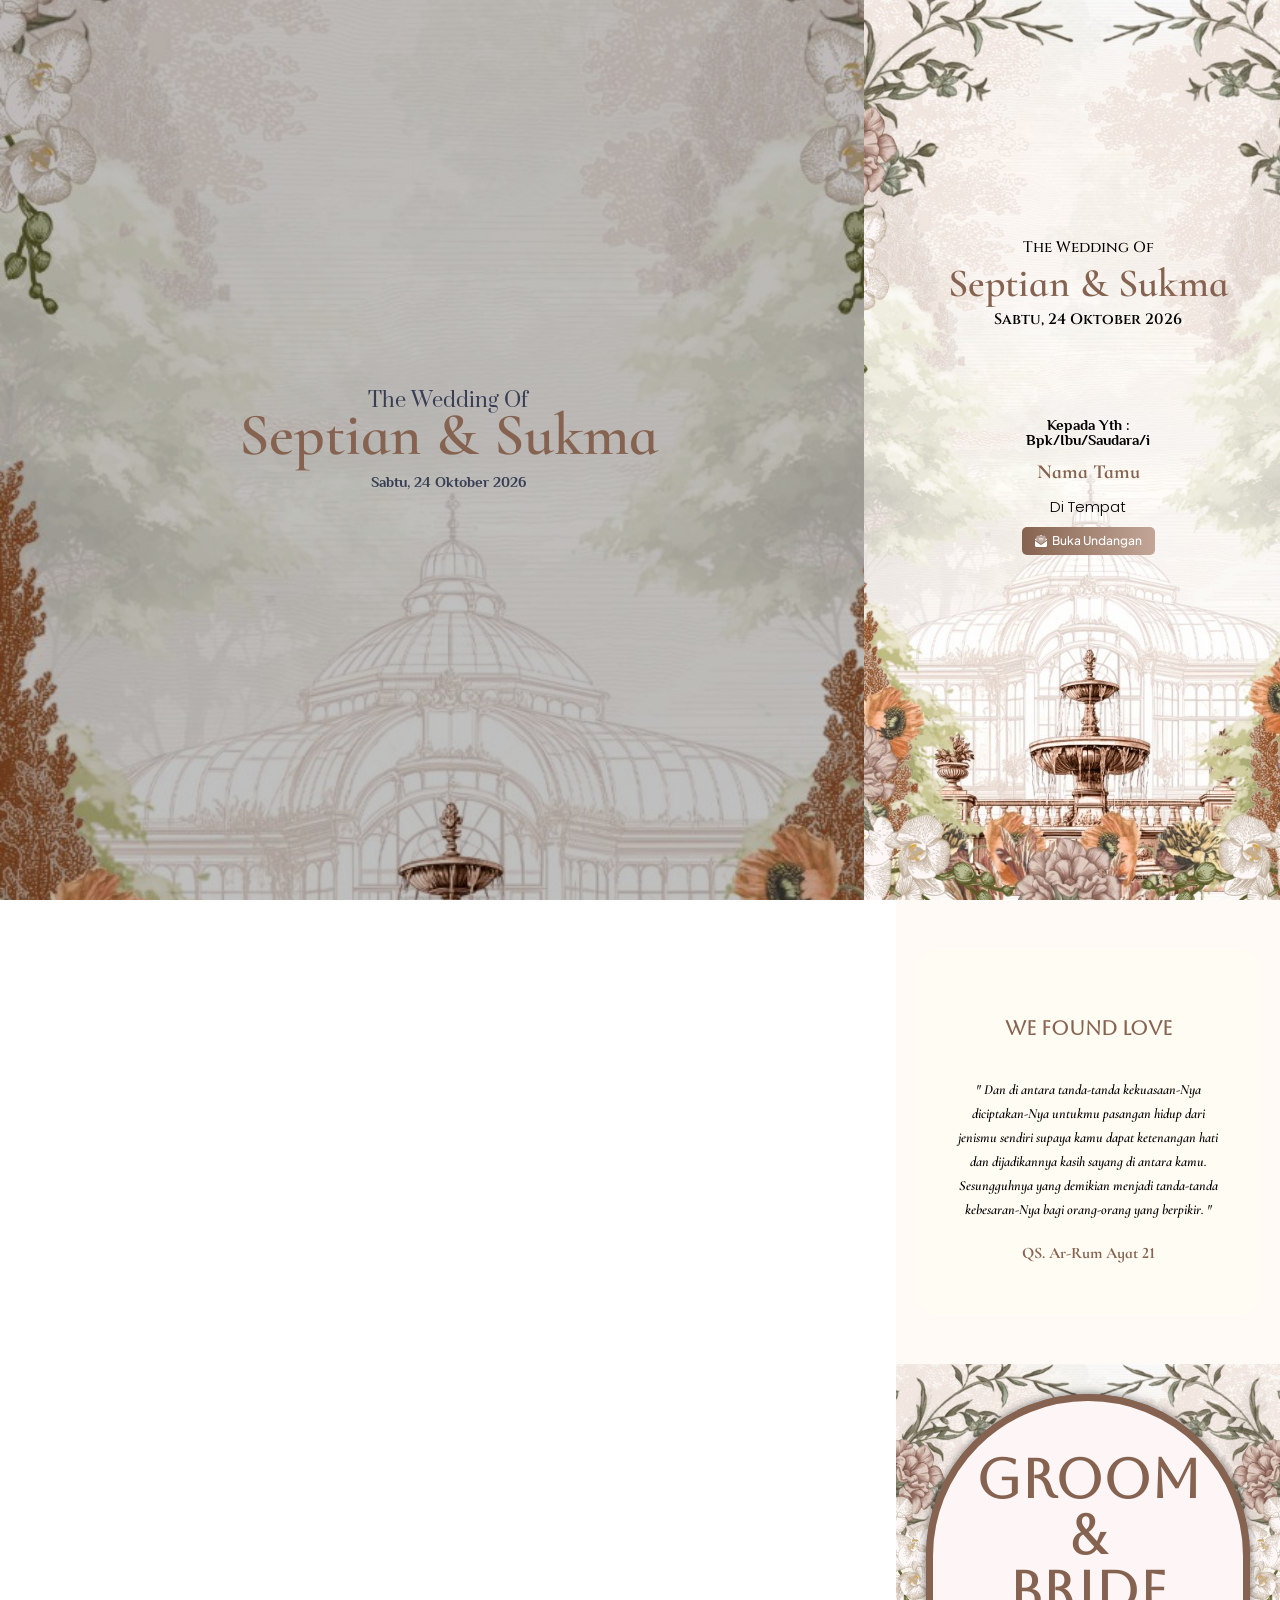
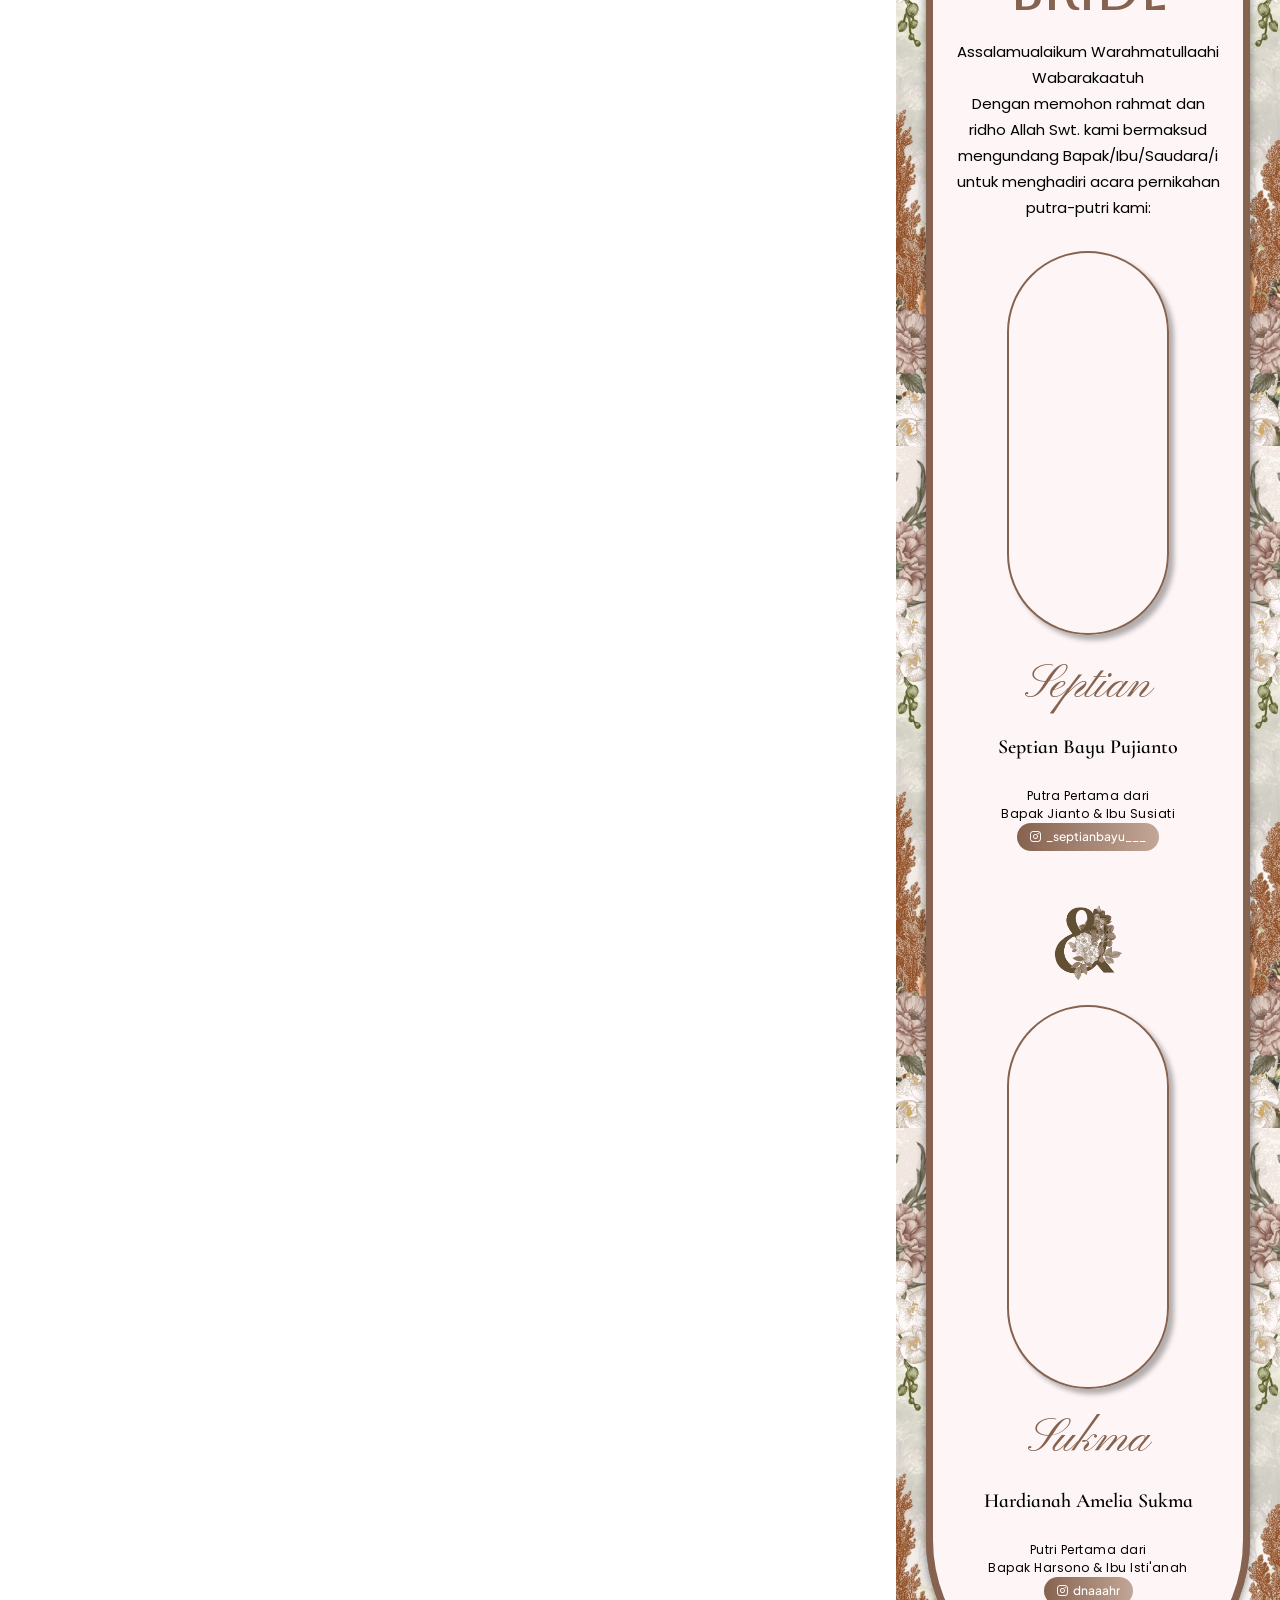
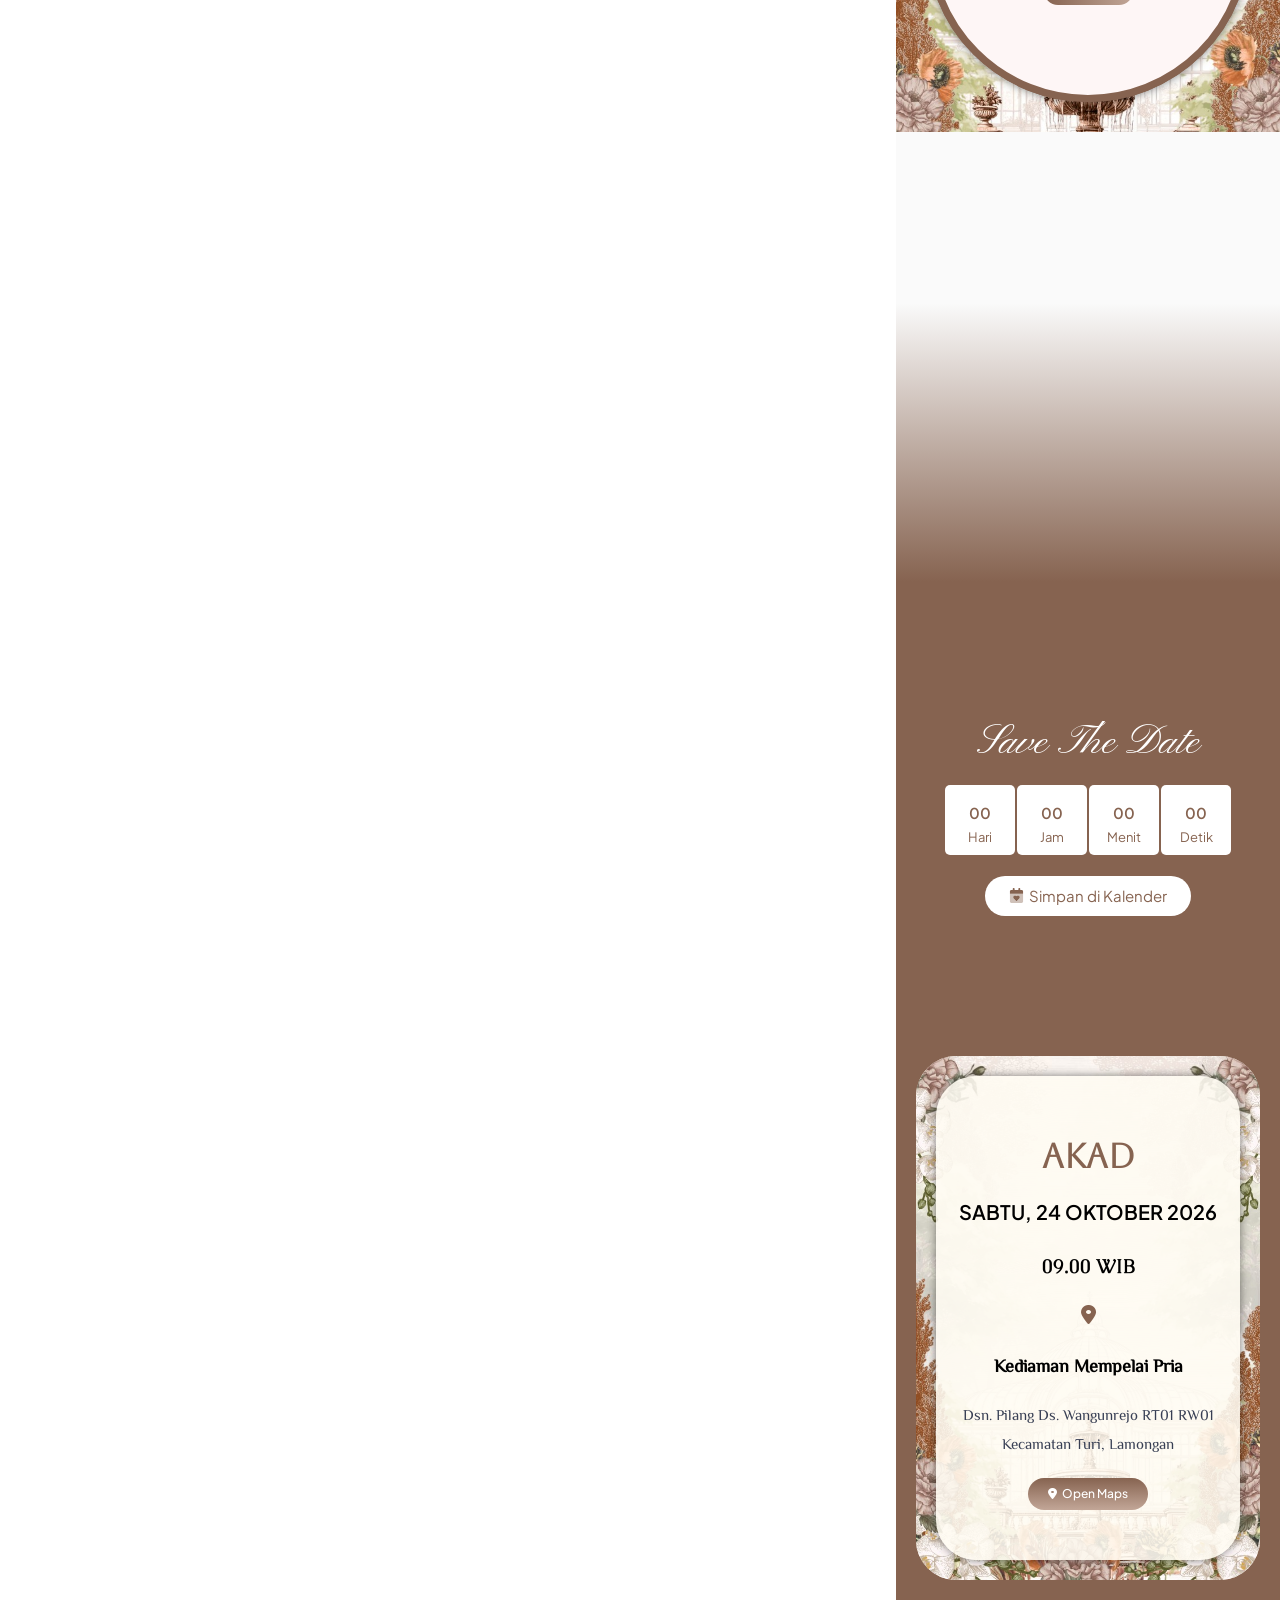
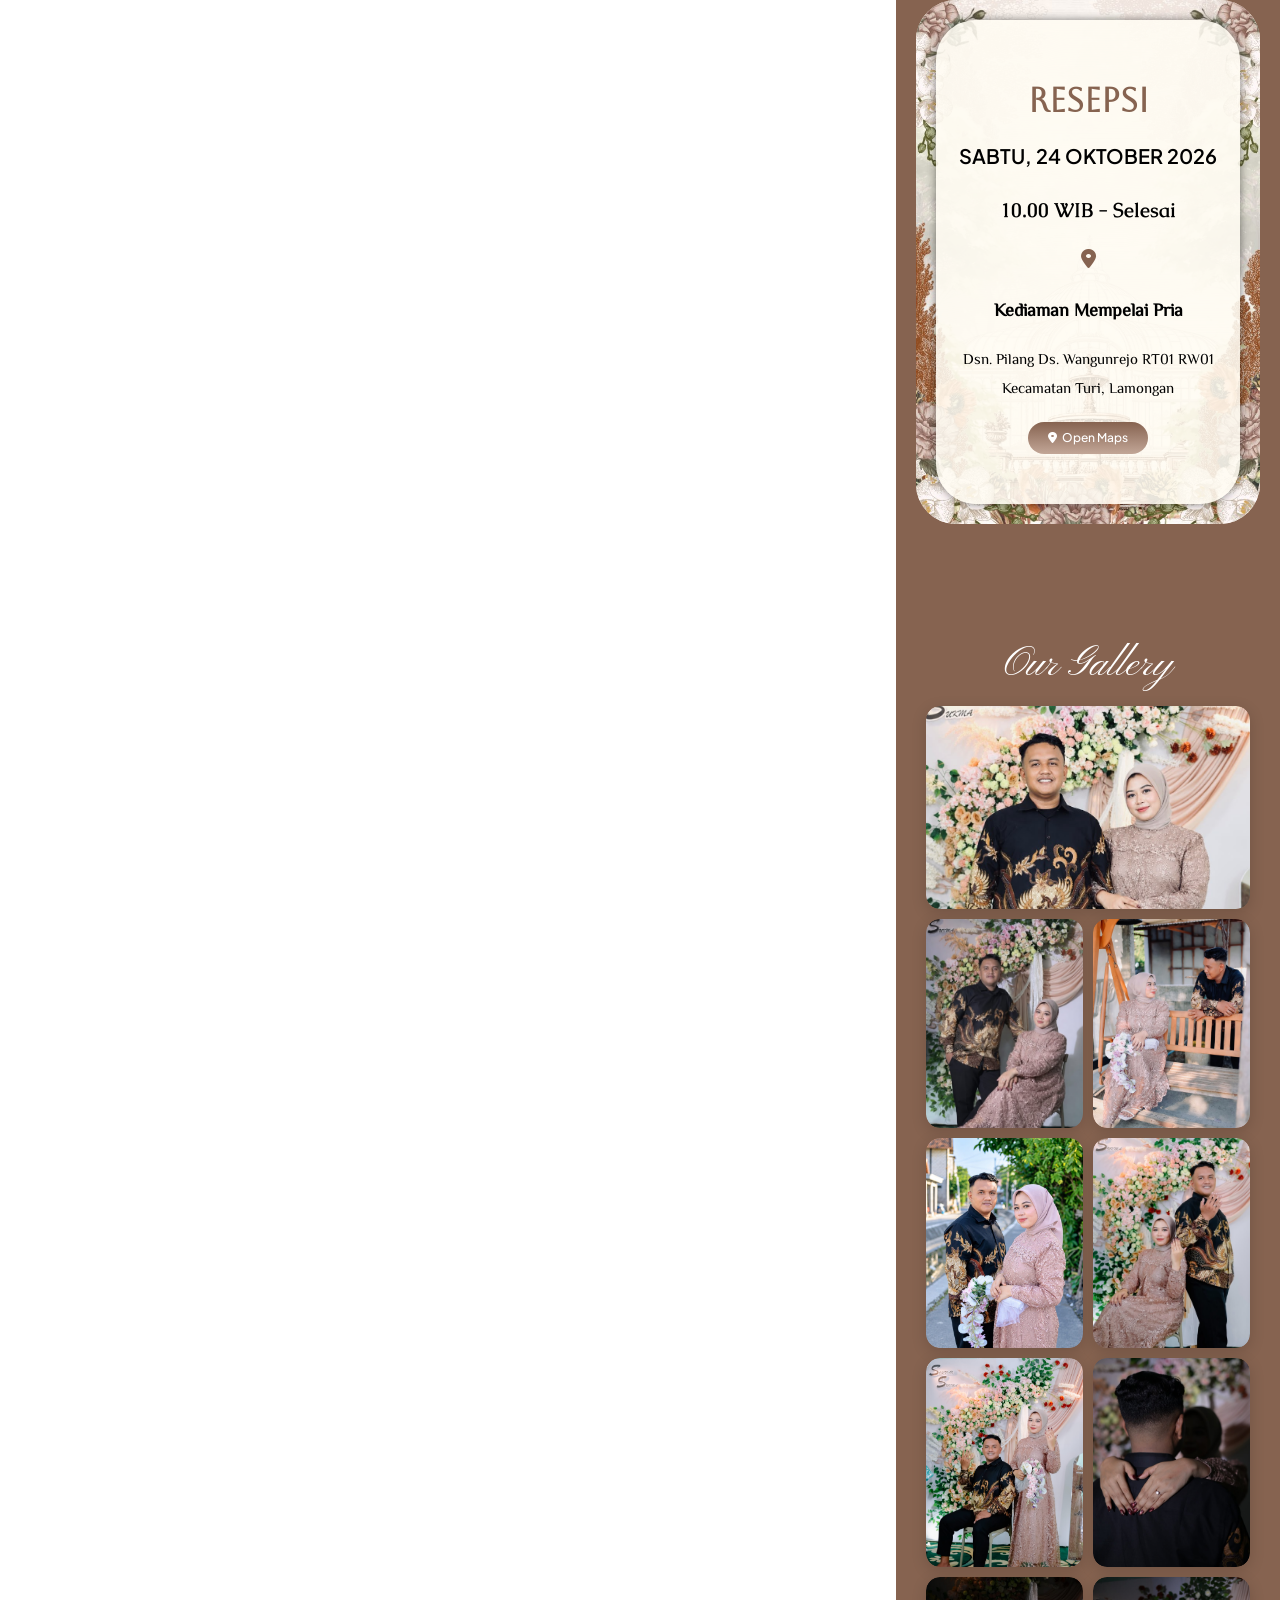
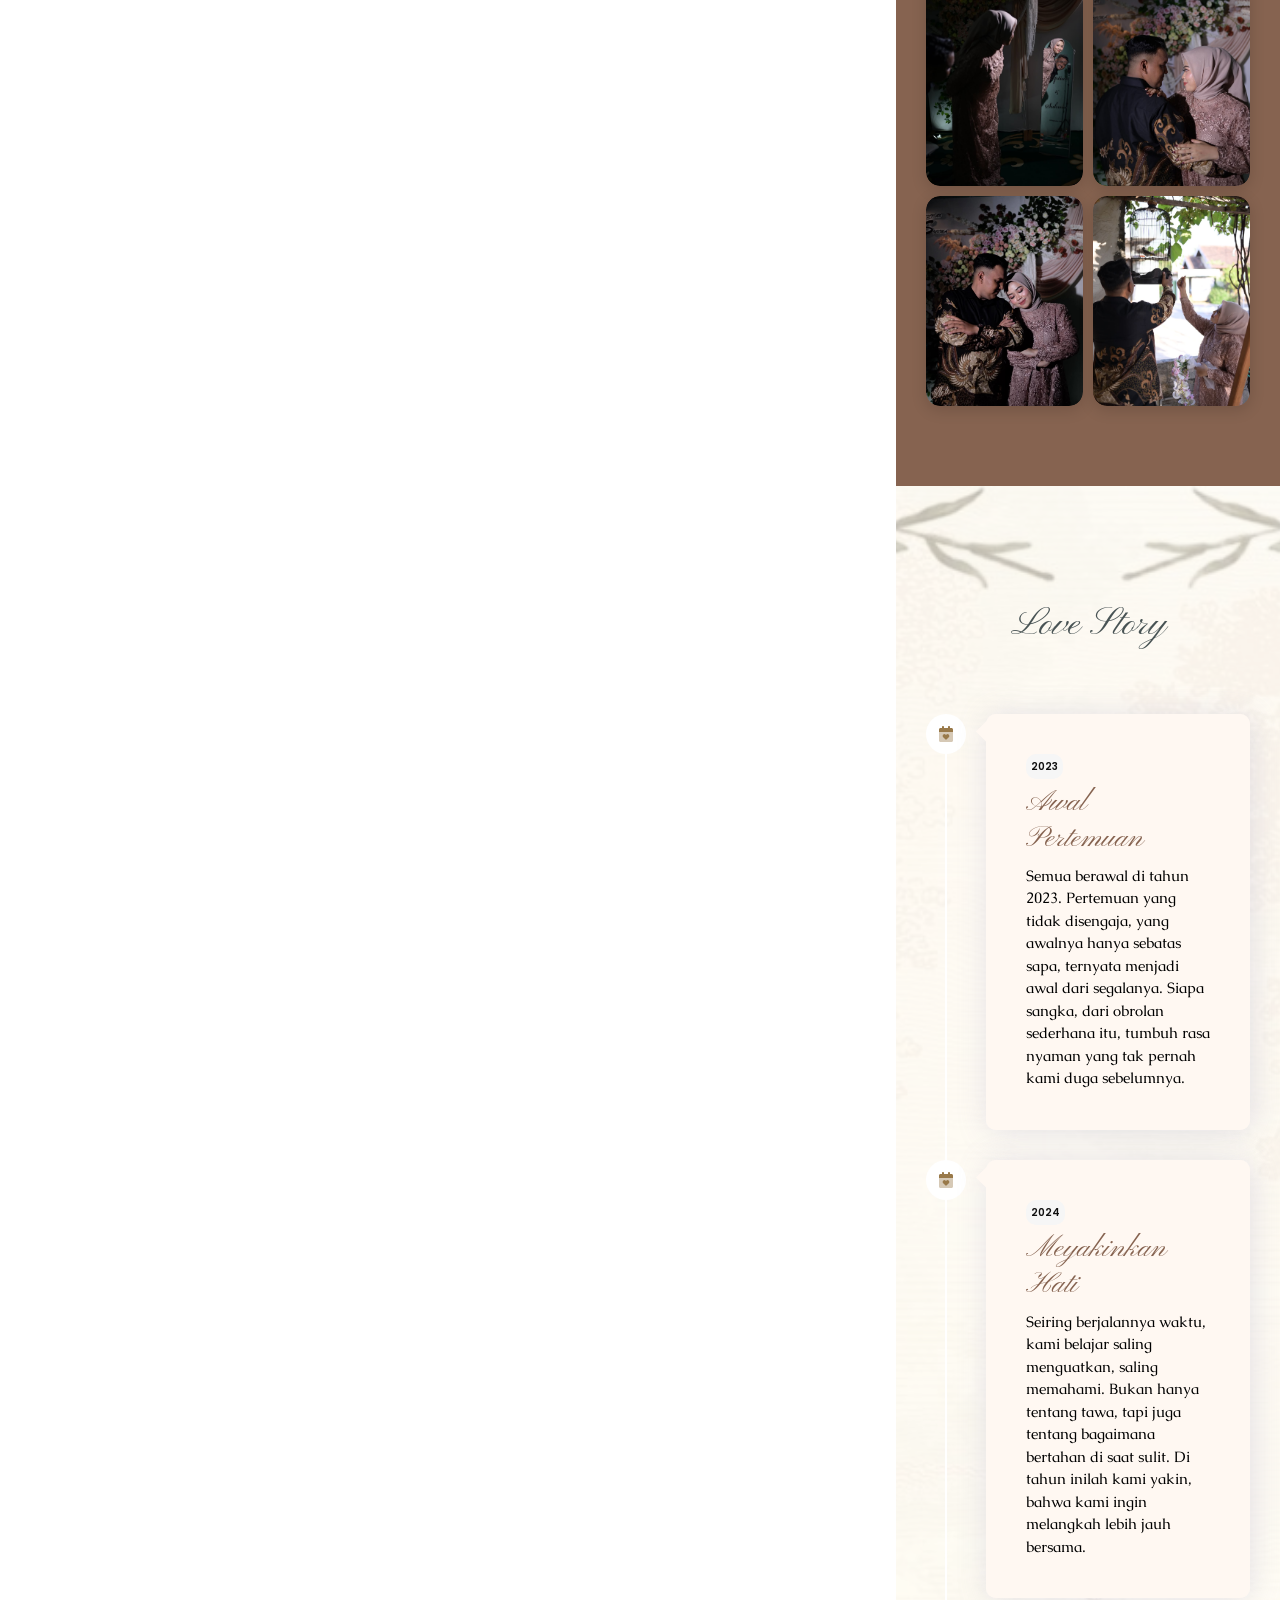
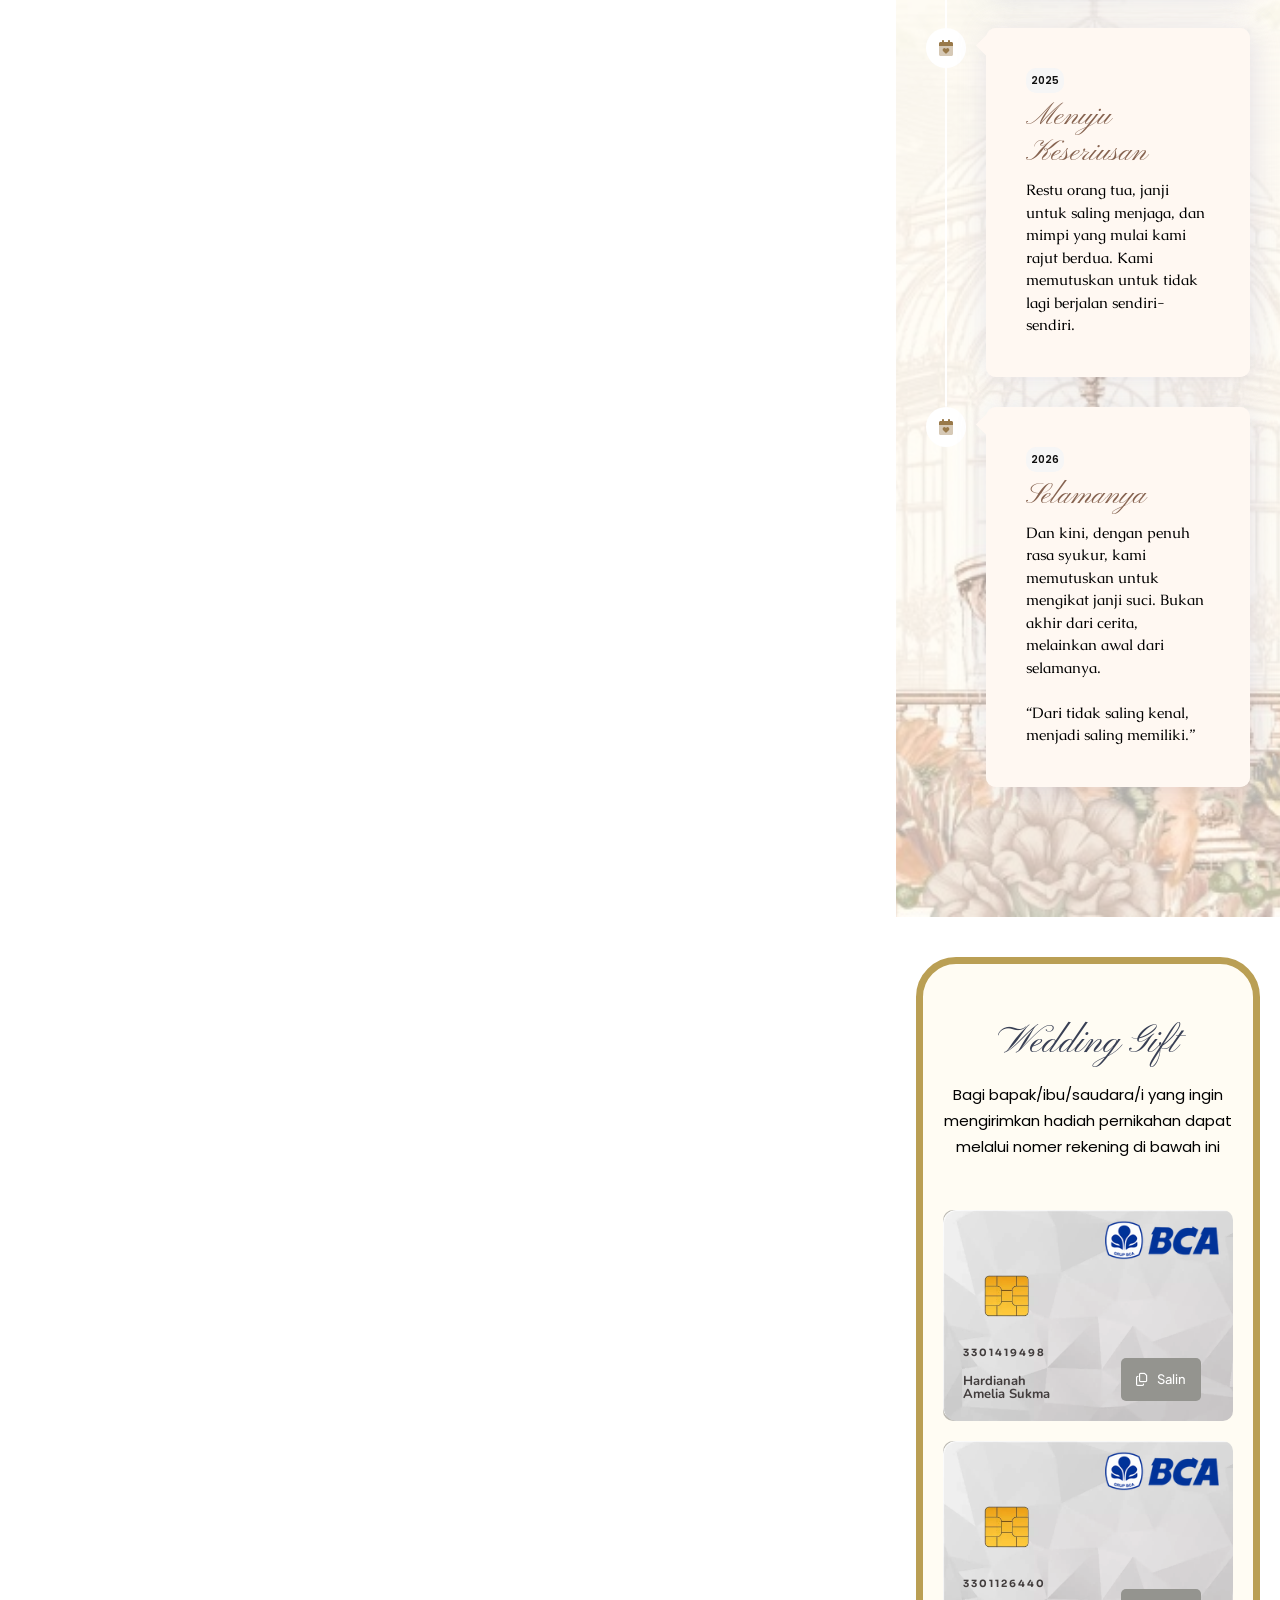
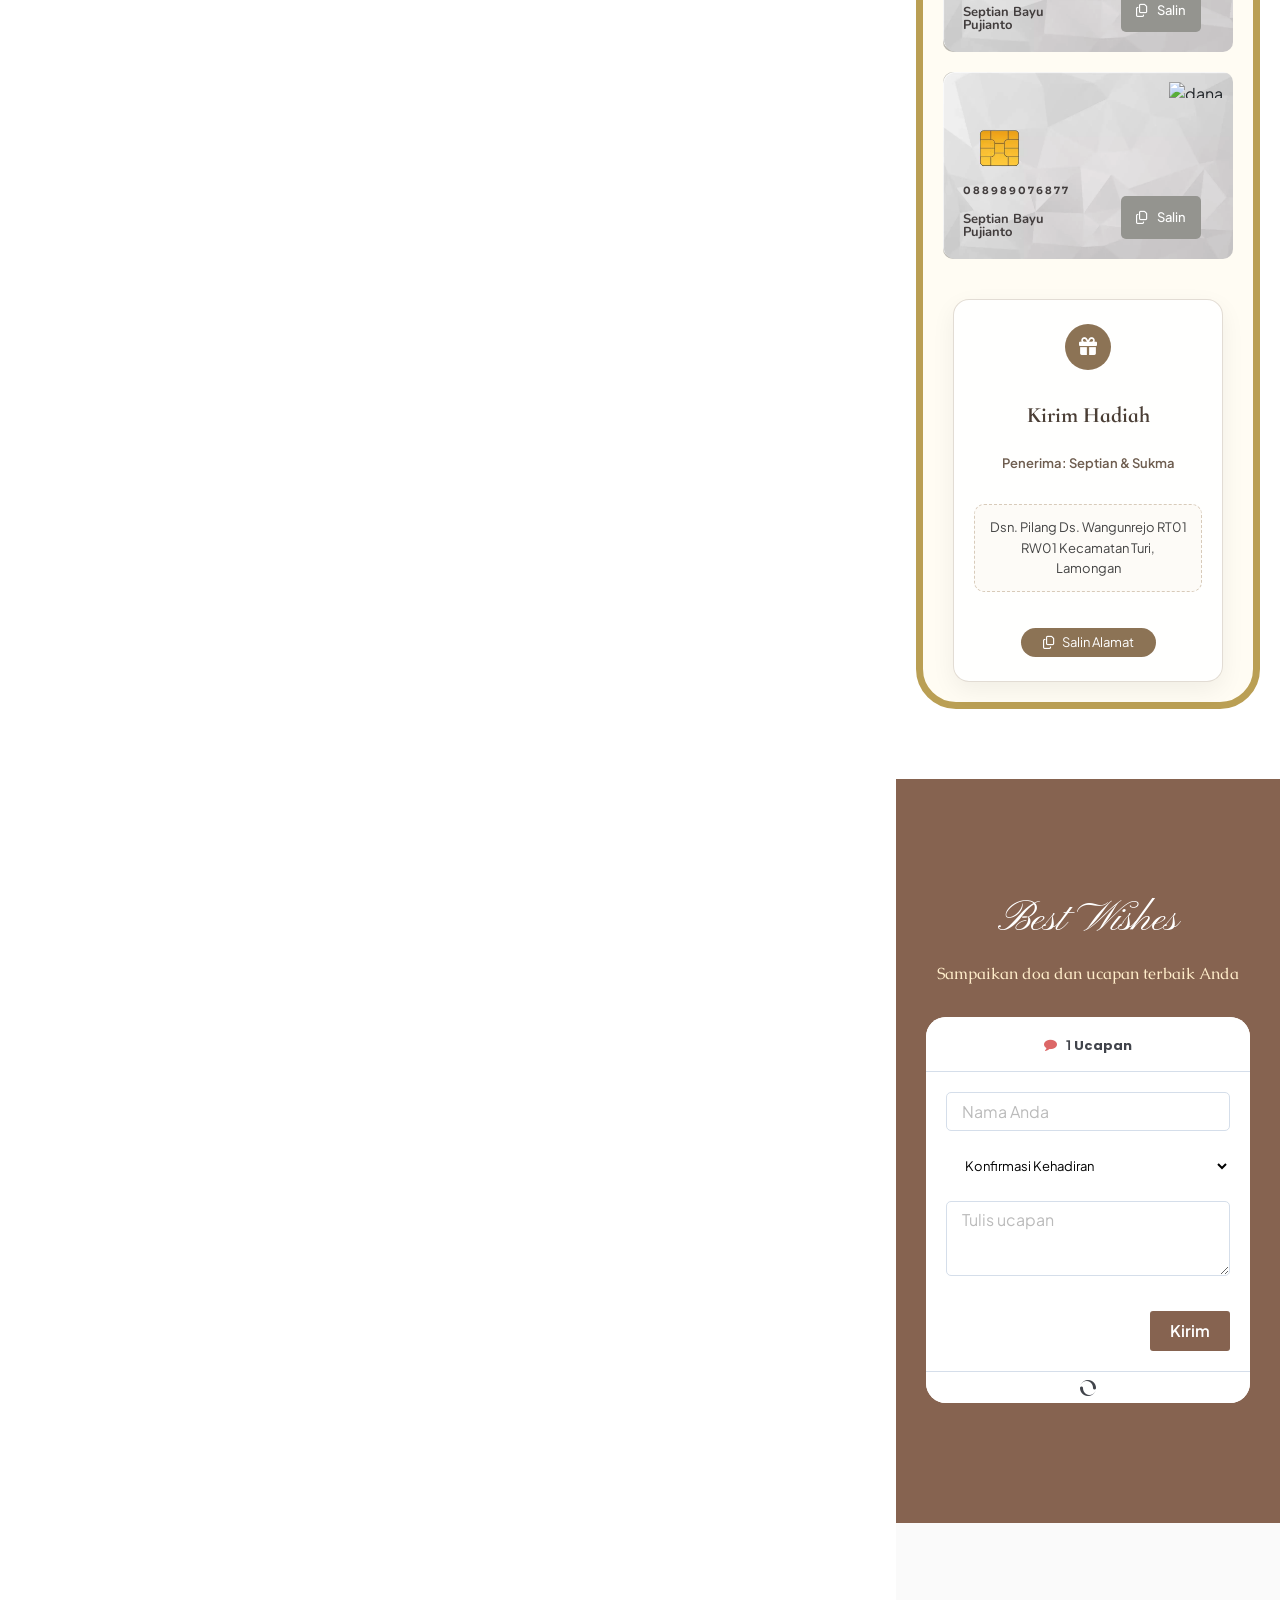
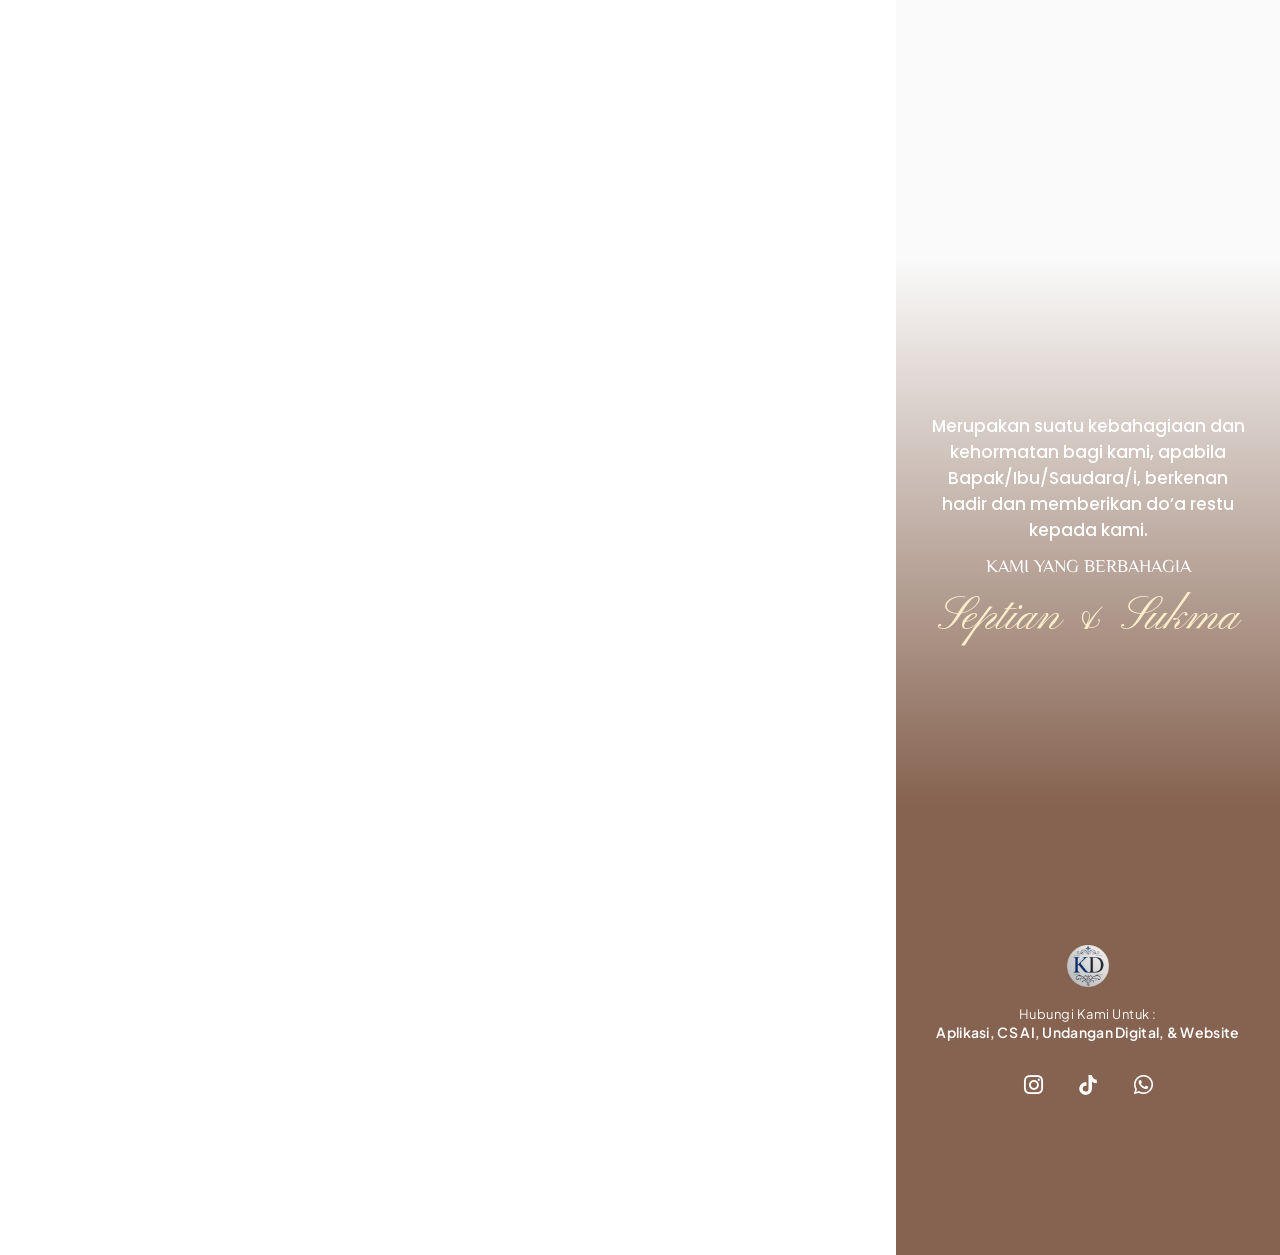
==== commit 56c6849a: "Update background music to KASETYAN JATI starting at 3:31 (211s)" ====
--- a/index.html
+++ b/index.html
@@ -1,4 +1,4 @@
-﻿<!doctype html>
+<!doctype html>
 <html lang="id" prefix="og: https://ogp.me/ns#">
   <head>
     <meta charset="UTF-8" />
@@ -9,7 +9,7 @@
     <title>Septian 🤎 Sukma</title>
     <meta
       name="description"
-      content="Hadiri Pernikahan Septian 🤎 Sukma. Pada Hari Sabtu 24 Oktober 2026 Ya😊"
+      content="Hadiri Pernikahan Septian & Sukma. Pada Hari Sabtu 24 Oktober 2026 Ya😊"
     />
     <meta name="robots" content="nofollow, noindex" />
     <meta property="og:locale" content="id_ID" />
@@ -17,7 +17,7 @@
     <meta property="og:title" content="Septian 🤎 Sukma" />
     <meta
       property="og:description"
-      content="Hadiri Pernikahan Septian 🤎 Sukma. Pada Hari Sabtu 24 Oktober 2026 Ya😊"
+      content="Hadiri Pernikahan Septian & Sukma. Pada Hari Sabtu 24 Oktober 2026 Ya😊"
     />
     <meta property="og:url" content="https://invitimo.my.id/motion-17/" />
     <meta property="og:site_name" content="Digital Wedding Invitation" />
@@ -25,14 +25,14 @@
     <meta property="og:updated_time" content="2025-06-10T13:08:21+07:00" />
     <meta
       property="og:image"
-      content="https://hi.kekondangan.id/wp-content/uploads/jet-form-builder/be1bfa4e216cc405ab9794353bdbe655/2025/06/Preview-Link-kekondangan.jpg"
+      content="https://i.pinimg.com/736x/7c/ea/c3/7ceac319284d581ae39b3854ad9ca401.jpg"
     />
     <meta
       property="og:image:secure_url"
-      content="https://hi.kekondangan.id/wp-content/uploads/jet-form-builder/be1bfa4e216cc405ab9794353bdbe655/2025/06/Preview-Link-kekondangan.jpg"
+      content="https://i.pinimg.com/736x/7c/ea/c3/7ceac319284d581ae39b3854ad9ca401.jpg"
     />
-    <meta property="og:image:width" content="720" />
-    <meta property="og:image:height" content="1080" />
+    <meta property="og:image:width" content="736" />
+    <meta property="og:image:height" content="1104" />
     <meta property="og:image:alt" content="Septian &#038; Sukma" />
     <meta property="og:image:type" content="image/jpeg" />
     <meta
@@ -47,11 +47,11 @@
     <meta name="twitter:title" content="Septian 🤎 Sukma" />
     <meta
       name="twitter:description"
-      content="Hadiri Pernikahan Septian 🤎 Sukma. Pada Hari Sabtu 24 Oktober 2026 Ya😊"
+      content="Hadiri Pernikahan Septian & Sukma. Pada Hari Sabtu 24 Oktober 2026 Ya😊"
     />
     <meta
       name="twitter:image"
-      content="https://hi.kekondangan.id/wp-content/uploads/jet-form-builder/be1bfa4e216cc405ab9794353bdbe655/2025/06/Preview-Link-kekondangan.jpg"
+      content="https://i.pinimg.com/736x/7c/ea/c3/7ceac319284d581ae39b3854ad9ca401.jpg"
     />
     <meta name="twitter:label1" content="Ditulis oleh" />
     <meta name="twitter:data1" content="kekondangan" />
@@ -76,10 +76,10 @@
           },
           {
             "@type": "ImageObject",
-            "@id": "https://hi.kekondangan.id/wp-content/uploads/jet-form-builder/be1bfa4e216cc405ab9794353bdbe655/2025/06/Preview-Link-kekondangan.jpg",
-            "url": "https://hi.kekondangan.id/wp-content/uploads/jet-form-builder/be1bfa4e216cc405ab9794353bdbe655/2025/06/Preview-Link-kekondangan.jpg",
-            "width": "720",
-            "height": "1080",
+            "@id": "https://i.pinimg.com/736x/7c/ea/c3/7ceac319284d581ae39b3854ad9ca401.jpg",
+            "url": "https://i.pinimg.com/736x/7c/ea/c3/7ceac319284d581ae39b3854ad9ca401.jpg",
+            "width": "736",
+            "height": "1104",
             "inLanguage": "id"
           },
           {
@@ -91,7 +91,7 @@
             "dateModified": "2025-06-10T13:08:21+07:00",
             "isPartOf": { "@id": "https://invitimo.my.id/#website" },
             "primaryImageOfPage": {
-              "@id": "https://hi.kekondangan.id/wp-content/uploads/jet-form-builder/be1bfa4e216cc405ab9794353bdbe655/2025/06/Preview-Link-kekondangan.jpg"
+              "@id": "https://i.pinimg.com/736x/7c/ea/c3/7ceac319284d581ae39b3854ad9ca401.jpg"
             },
             "inLanguage": "id"
           },
@@ -120,12 +120,12 @@
               "name": "kekondangan"
             },
             "publisher": { "@id": "https://invitimo.my.id/#person" },
-            "description": "Hadiri Pernikahan Septian 🤎 Sukma. Pada Hari Sabtu 24 Oktober 2026 Ya😊",
+            "description": "Hadiri Pernikahan Septian & Sukma. Pada Hari Sabtu 24 Oktober 2026 Ya😊",
             "name": "Septian 🤎 Sukma",
             "@id": "https://invitimo.my.id/motion-17/#richSnippet",
             "isPartOf": { "@id": "https://invitimo.my.id/motion-17/#webpage" },
             "image": {
-              "@id": "https://hi.kekondangan.id/wp-content/uploads/jet-form-builder/be1bfa4e216cc405ab9794353bdbe655/2025/06/Preview-Link-kekondangan.jpg"
+              "@id": "https://i.pinimg.com/736x/7c/ea/c3/7ceac319284d581ae39b3854ad9ca401.jpg"
             },
             "inLanguage": "id",
             "mainEntityOfPage": {
@@ -4072,9 +4072,9 @@
                     if (!ytMusicPlaying) {
                       var song = document.getElementById("song");
                       if (song) {
-                        if (song.currentTime < 38) {
+                        if (song.currentTime < 211) {
                           try {
-                            song.currentTime = 38;
+                            song.currentTime = 211;
                           } catch (e) {}
                         }
                         song.play().catch(function (e) {
@@ -4924,7 +4924,7 @@
                     <div class="elementor-widget-container">
                       <span
                         class="elementor-heading-title elementor-size-default"
-                        >Kediaman Mempelai Wanita</span
+                        >Kediaman Mempelai Pria</span
                       >
                     </div>
                   </div>
@@ -5068,7 +5068,7 @@
                     <div class="elementor-widget-container">
                       <span
                         class="elementor-heading-title elementor-size-default"
-                        >Kediaman Mempelai Wanita</span
+                        >Kediaman Mempelai Pria</span
                       >
                     </div>
                   </div>
@@ -6995,8 +6995,9 @@
                   <script type="text/javascript">
                     var WdsAudio = {
                       source: "url",
-                      audio_link: "DAYASMARA%20%5BCMz9DwzF4ug%5D.mp3",
-                      audio_start: "38",
+                      audio_link:
+                        "KASETYAN%20JATI%20%28feat.%20Radit%20Fasolla%29%20%5BdAnNIFsS4Mg%5D.mp3",
+                      audio_start: "211",
                       audio_end: "",
                       autoplay: false,
                     };
@@ -7055,7 +7056,7 @@
                   <div id="wds-audio-box" style="display: none !important">
                     <audio id="song" loop="" preload="auto">
                       <source
-                        src="DAYASMARA%20%5BCMz9DwzF4ug%5D.mp3"
+                        src="KASETYAN%20JATI%20%28feat.%20Radit%20Fasolla%29%20%5BdAnNIFsS4Mg%5D.mp3"
                         type="audio/mp3"
                       />
                     </audio>
@@ -7777,7 +7778,7 @@
               data-e-type="widget"
               data-widget_type="text-editor.default"
             >
-              <div class="elementor-widget-container">Made with ❤️Invitimo</div>
+              <div class="elementor-widget-container">Made with🤎KirimDigi</div>
             </div>
             <div
               class="elementor-element elementor-element-0e1e4d1 elementor-widget elementor-widget-html"
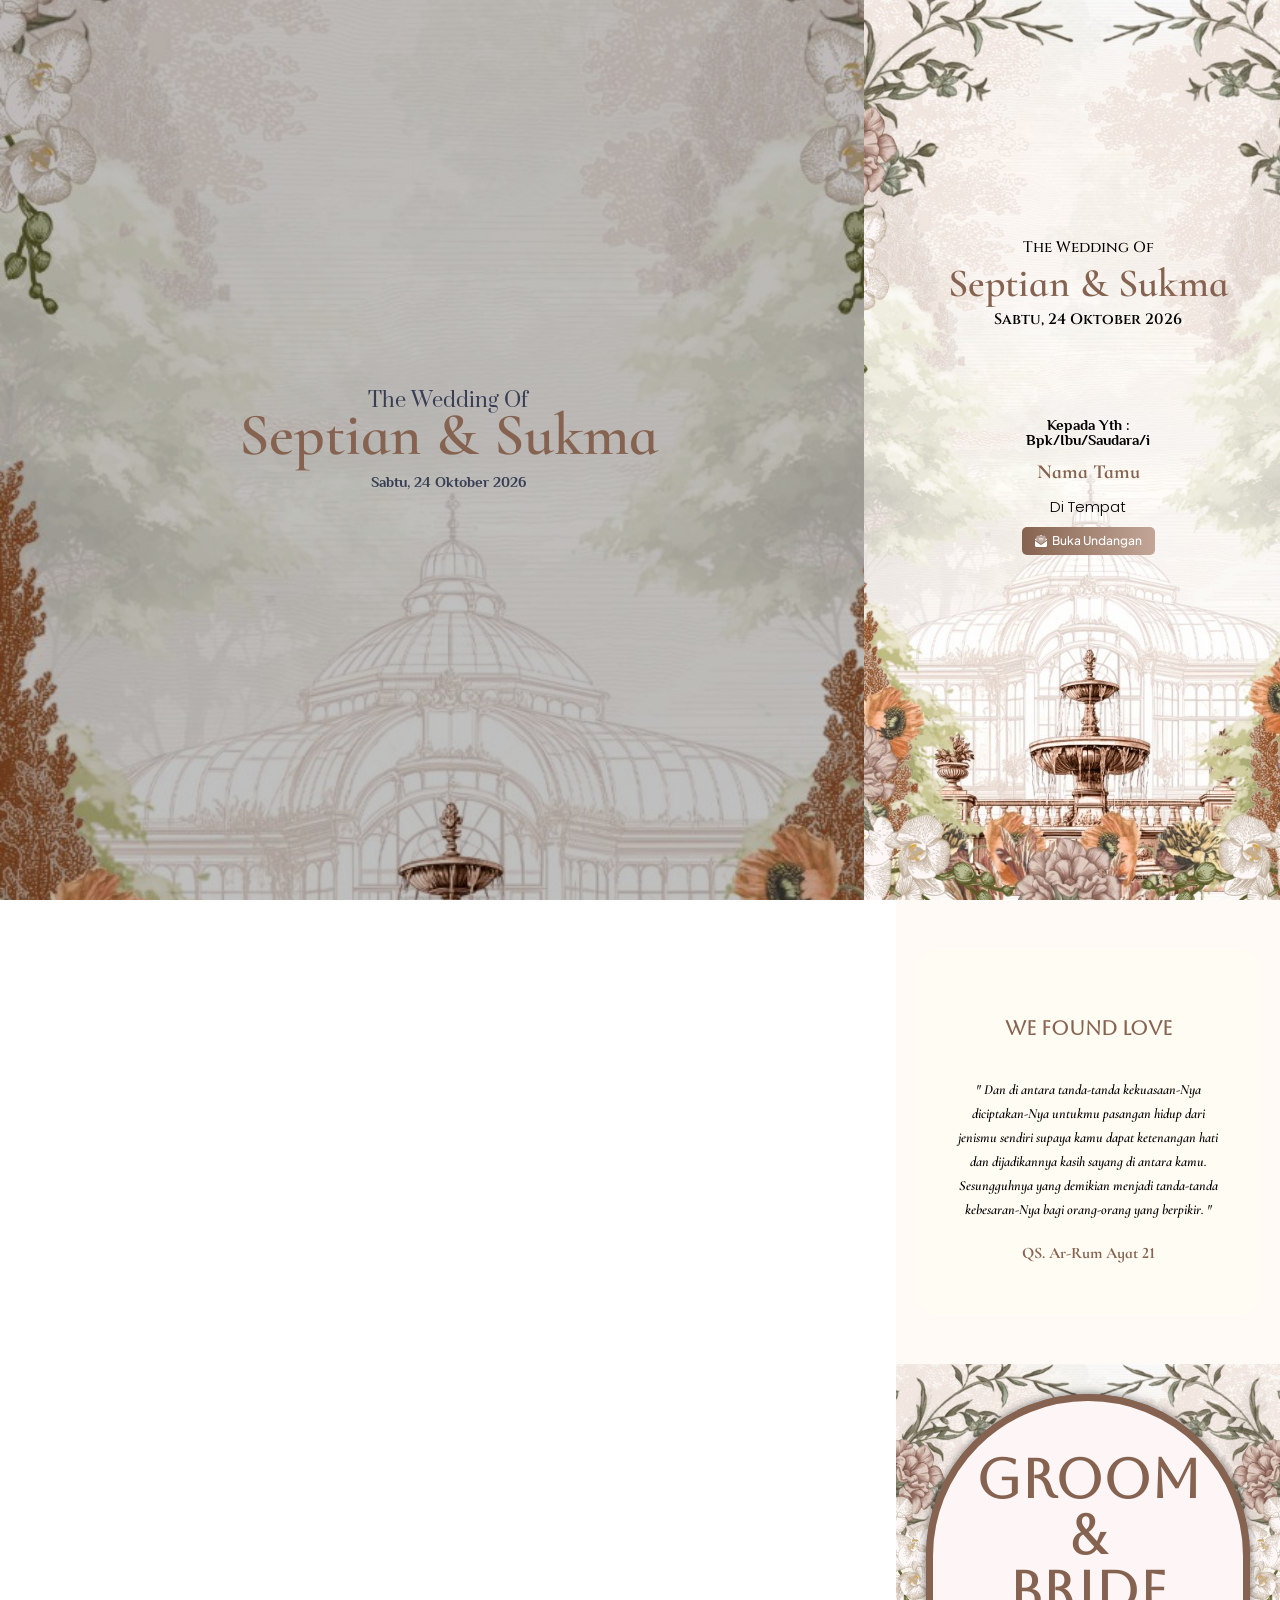
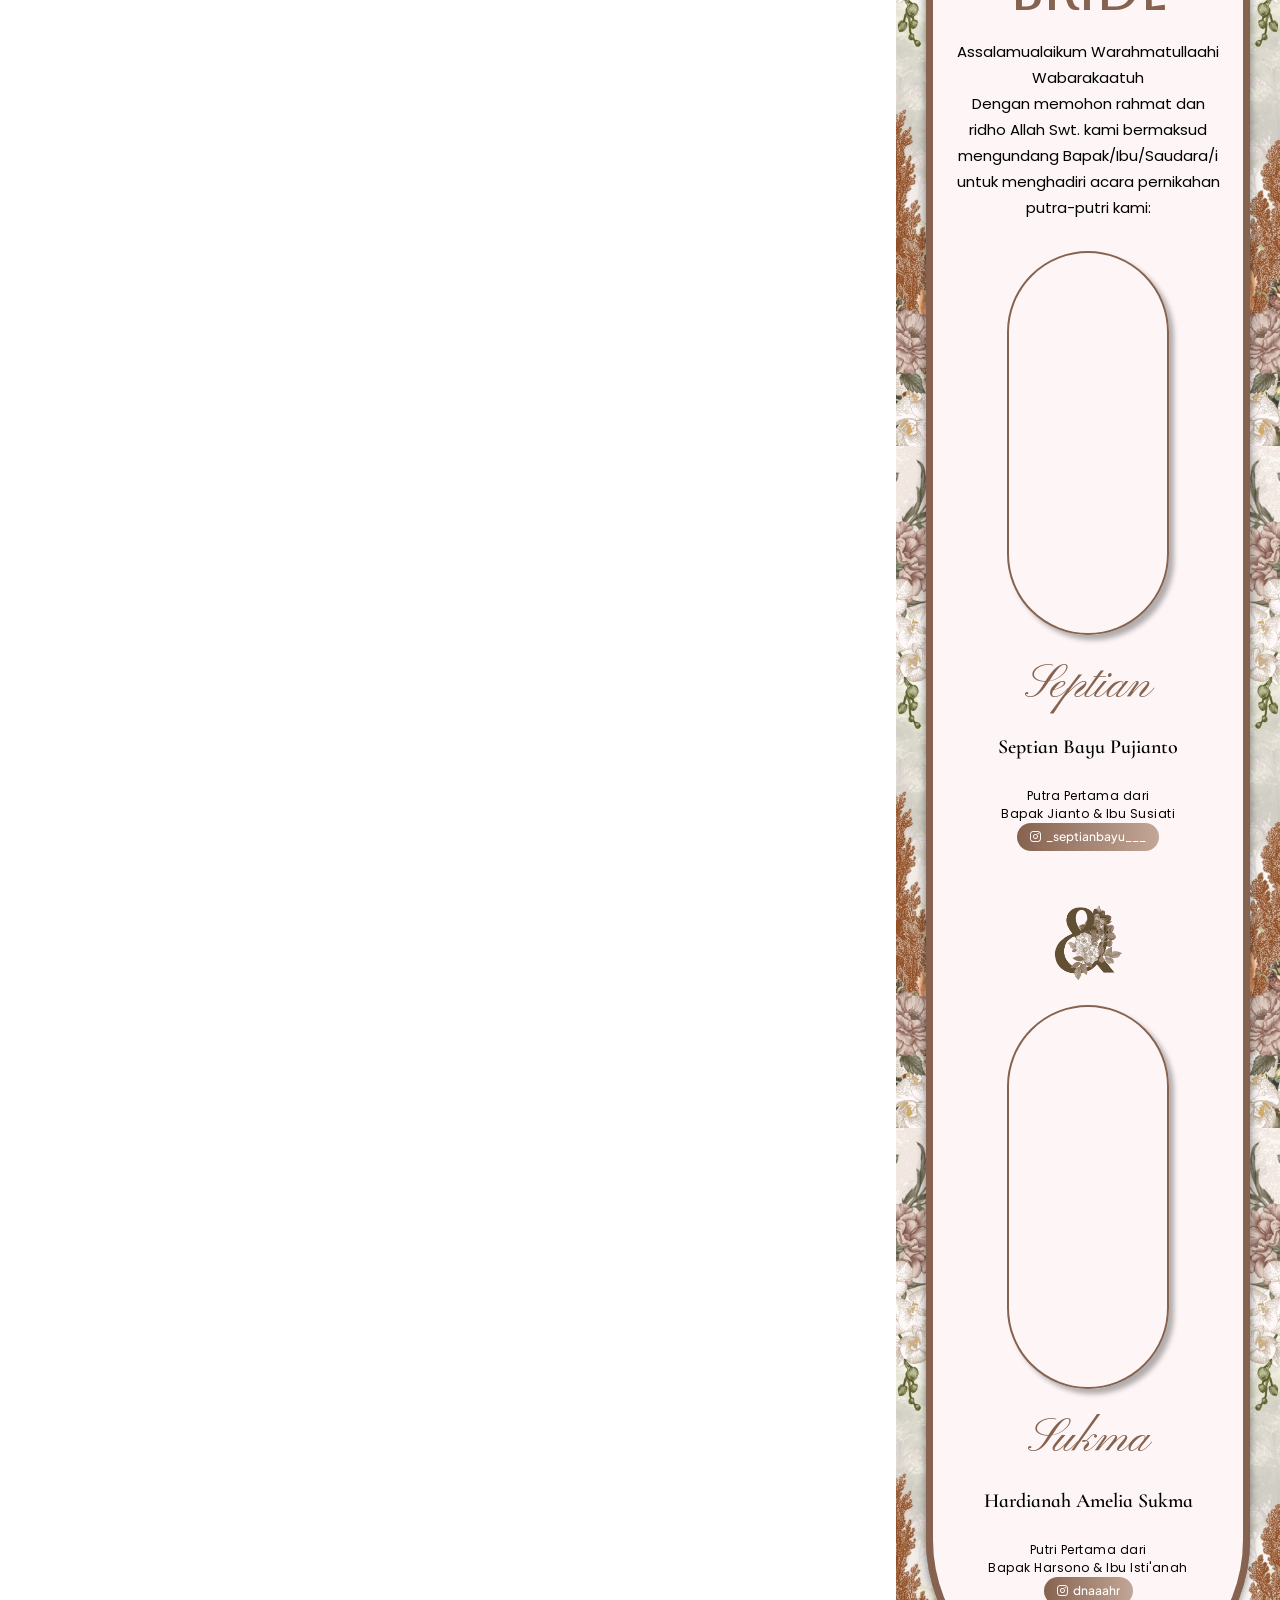
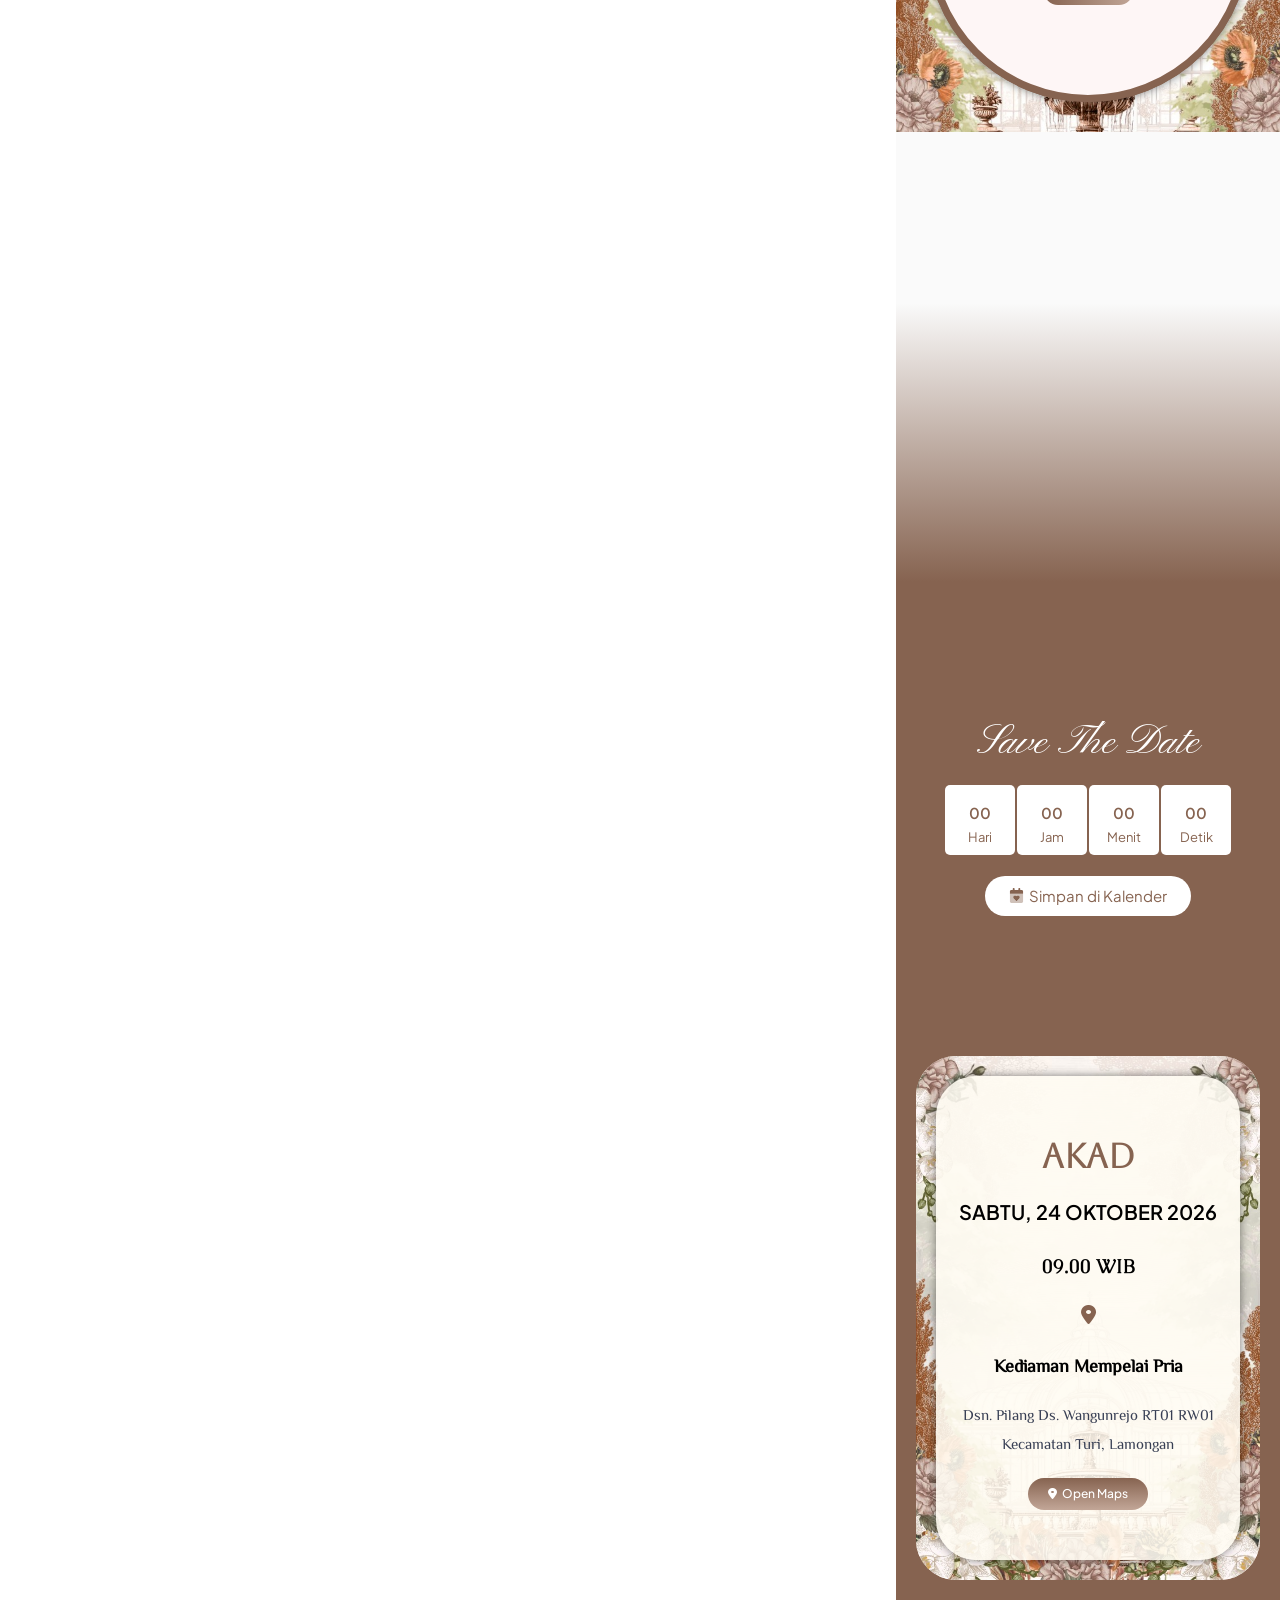
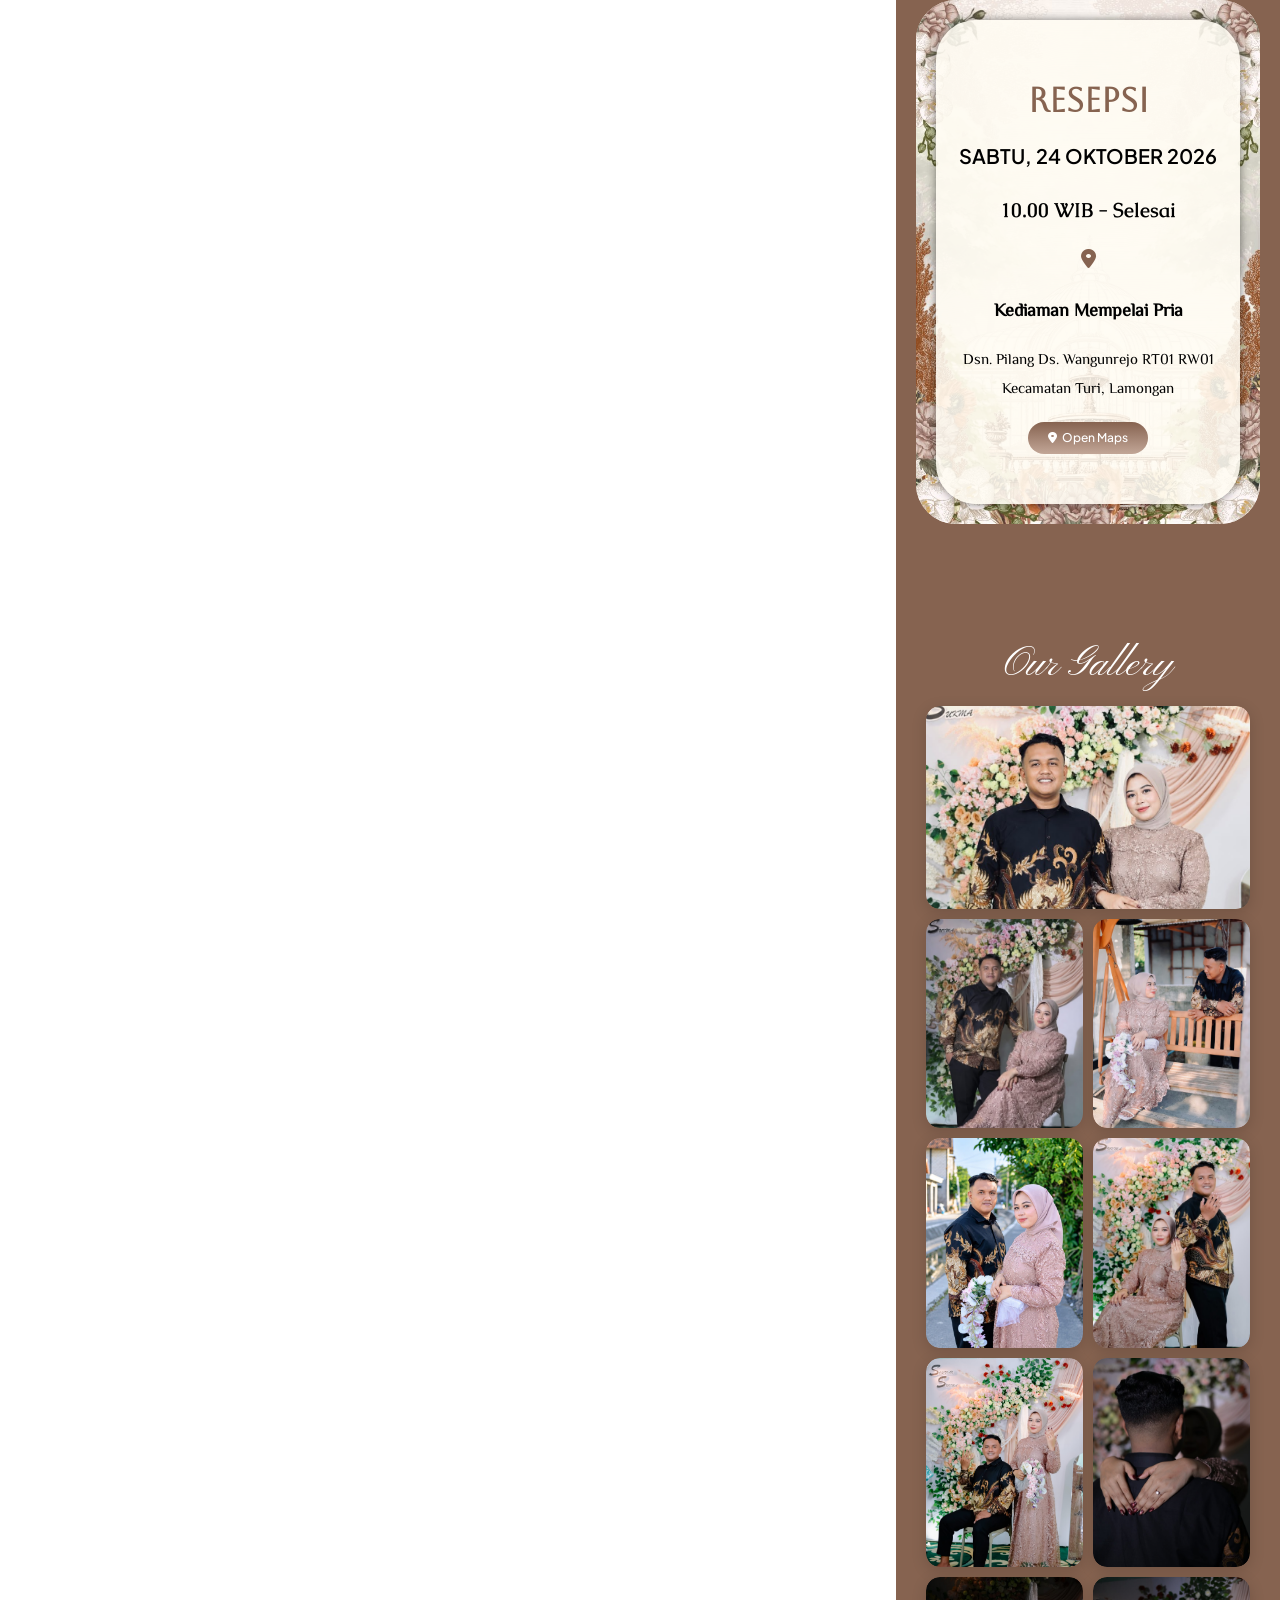
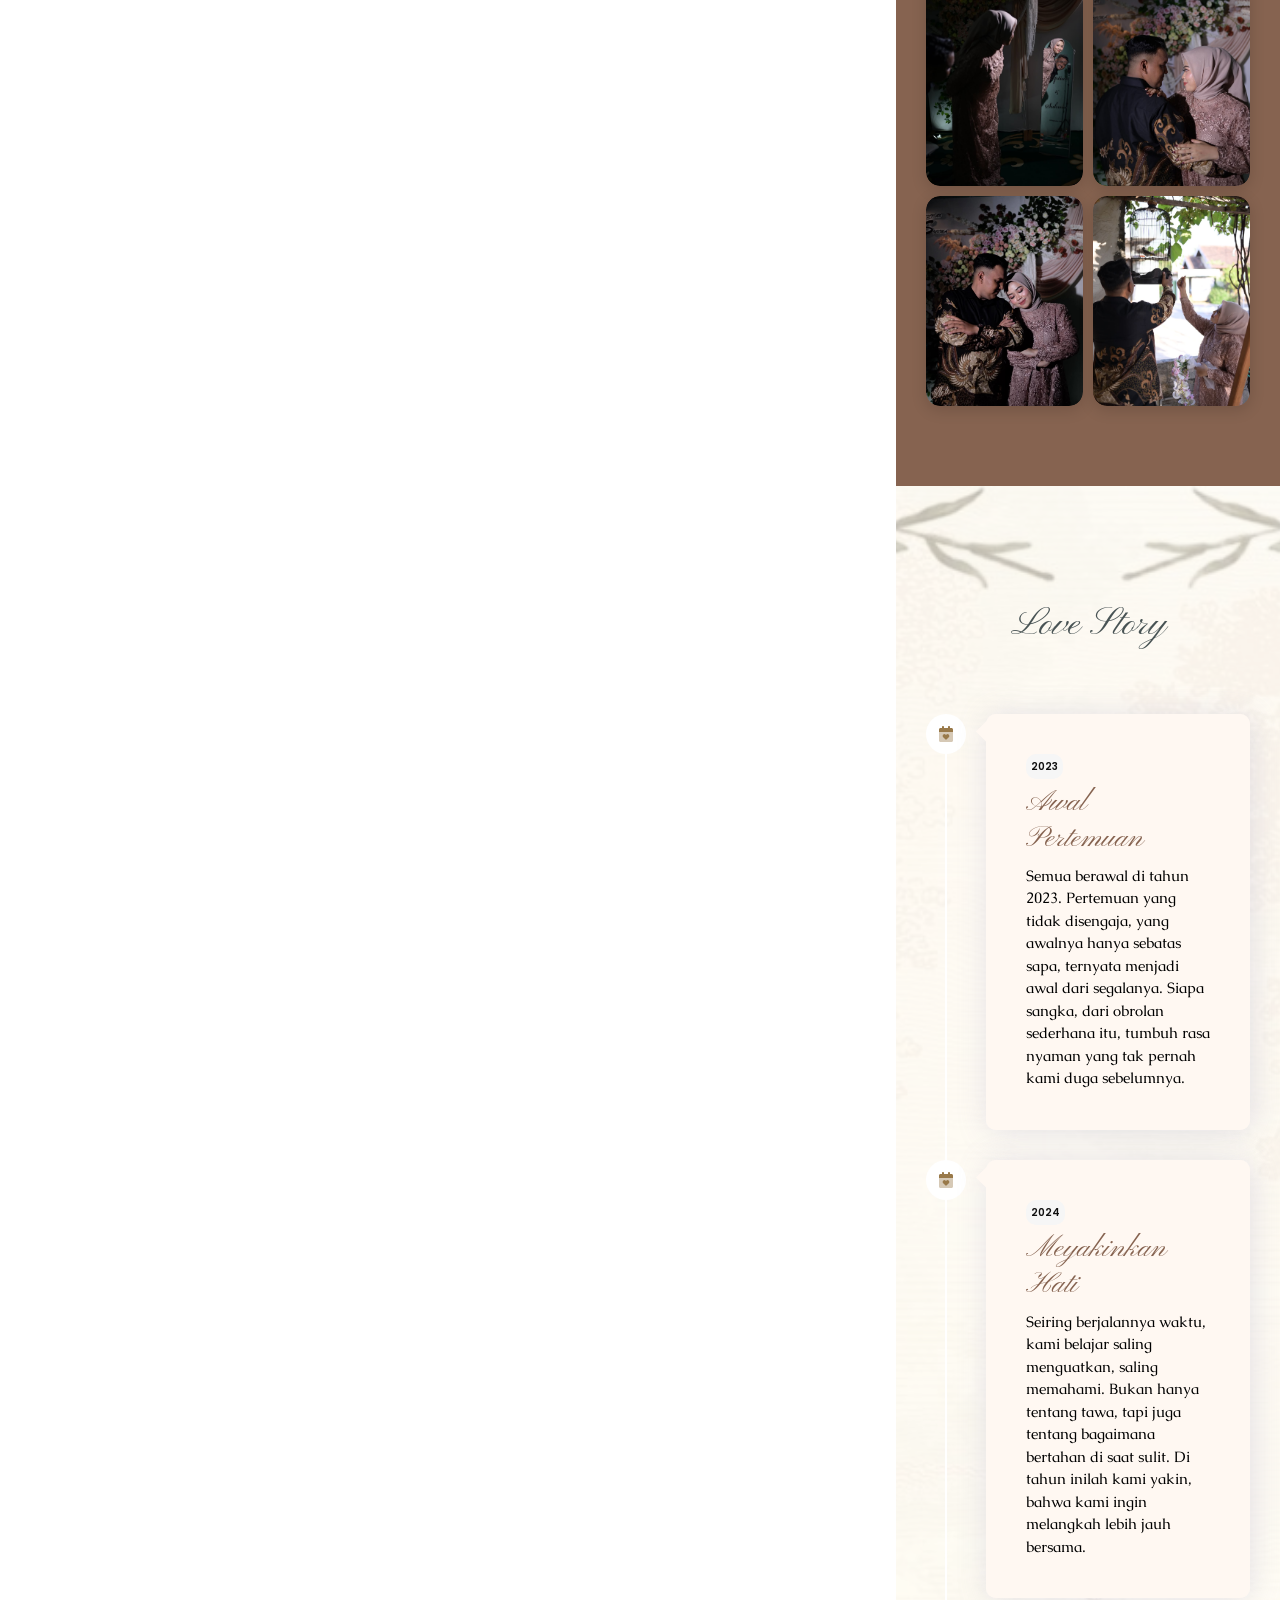
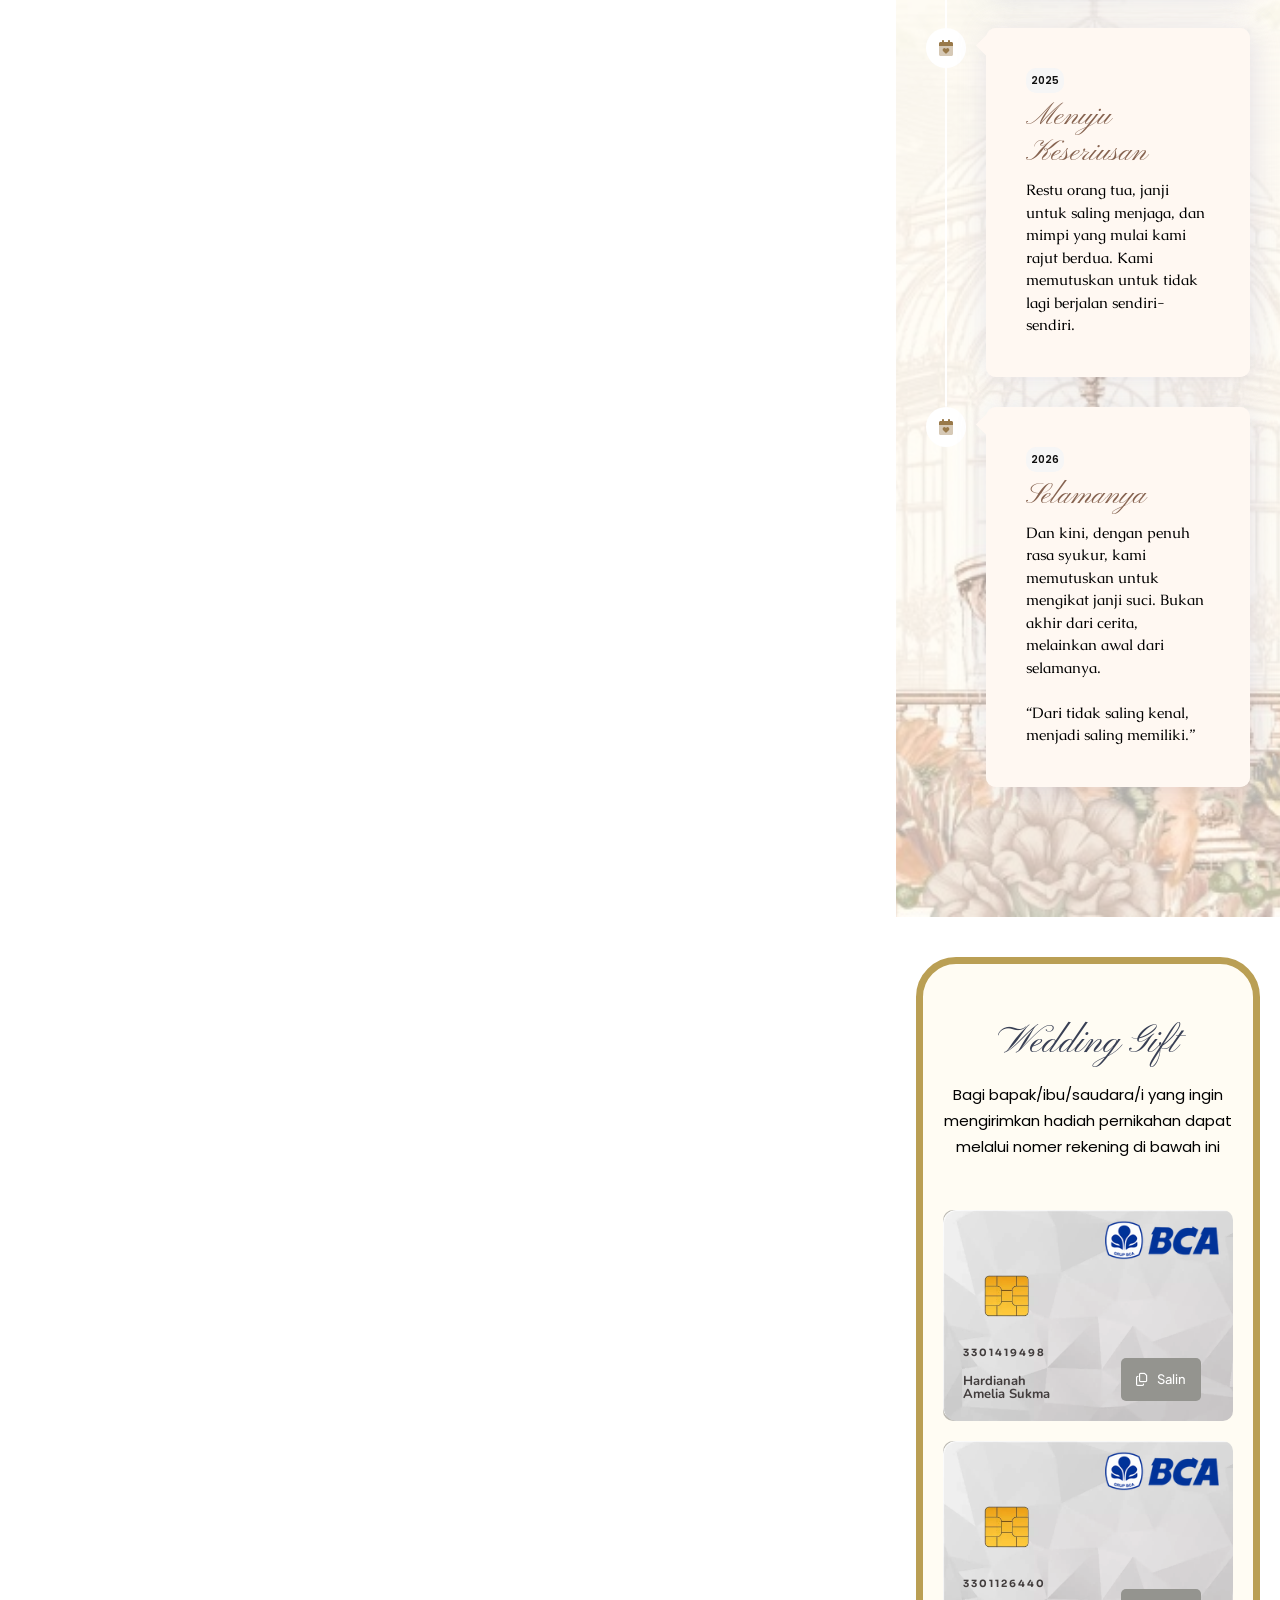
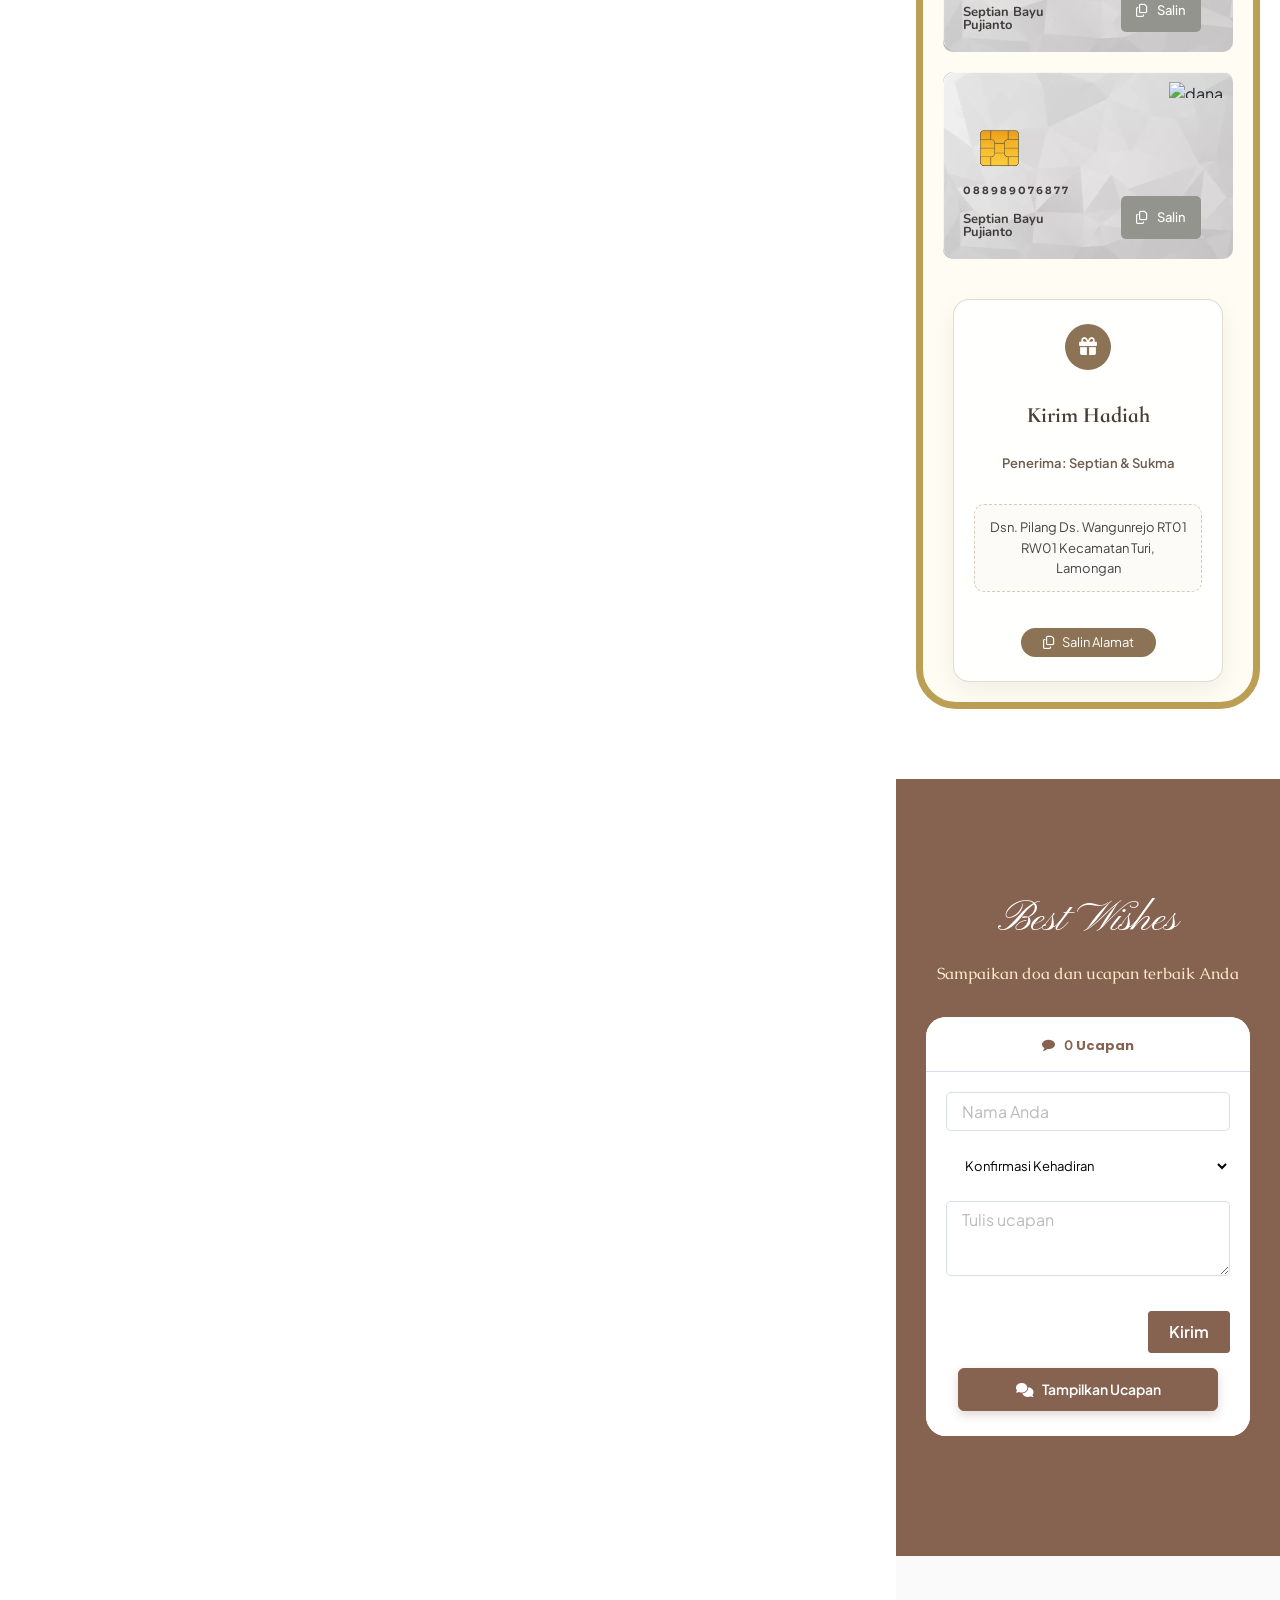
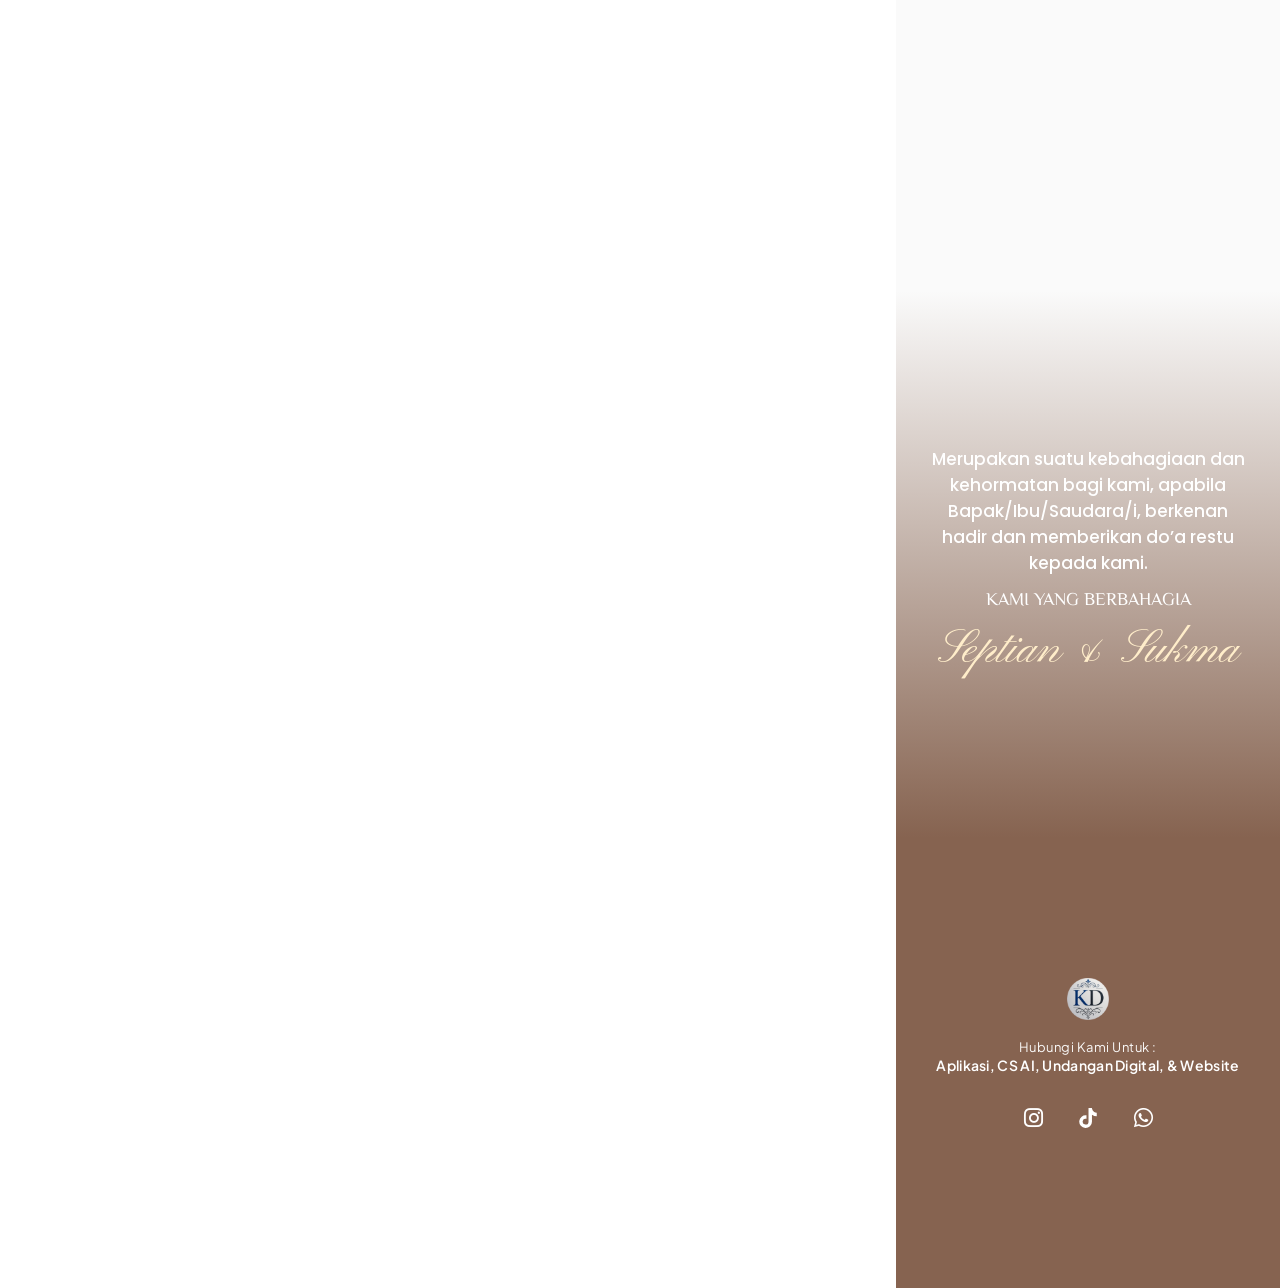
==== commit e65bd043: "Integrate Google Apps Script RSVP, brown theme toggle button with auto-sync, and real ucapan counter" ====
--- a/index.html
+++ b/index.html
@@ -6553,12 +6553,13 @@
                     >
                       <div class="saic-wrap-link">
                         <a
-                          href="index-1.htm?post_id=39473&#038;comments=1&#038;get=500&#038;order=DESC"
+                          href="javascript:void(0);"
                           id="saic-link-39473"
                           class="saic-link saic-icon-link saic-icon-link-true auto-load-true"
+                          style="color: #866350; cursor: pointer;"
                         >
-                          <i class="saico-comment"></i>
-                          <span>1</span>
+                          <i class="saico-comment" style="color: #866350;"></i>
+                          <span id="saic-top-count">0</span>
                           Ucapan
                         </a>
                       </div>
@@ -6566,7 +6567,7 @@
                       <div
                         id="saic-wrap-comment-39473"
                         class="saic-wrap-comments"
-                        style="display: none"
+                        style="display: block;"
                         data-id="39473"
                       >
                         <div
@@ -6595,6 +6596,7 @@
                                     aria-required="true"
                                     placeholder="Nama Anda"
                                     value=""
+                                    required
                                   />
                                   <span class="saic-required">*</span>
                                   <span
@@ -6608,6 +6610,7 @@
                                     name="attendance"
                                     id="attendance"
                                     class="saic-select"
+                                    required
                                   >
                                     <option value="" selected="" disabled="">
                                       Konfirmasi Kehadiran
@@ -6657,7 +6660,8 @@
                                     class="waci_comment saic-textarea autosize-textarea"
                                     aria-required="true"
                                     placeholder="Tulis ucapan"
-                                    rows="1"
+                                    rows="2"
+                                    required
                                   ></textarea>
                                   <span class="saic-required">*</span>
                                   <span
@@ -6692,6 +6696,18 @@
                                     />
                                   </p>
                                 </div>
+
+                                <!-- Button Tampilkan & Sembunyikan Ucapan (Warna Tema Coklat #866350) -->
+                                <div class="custom-toggle-ucapan-wrap">
+                                  <button
+                                    type="button"
+                                    id="btn-toggle-ucapan"
+                                    class="custom-btn-theme"
+                                  >
+                                    <i class="fa-solid fa-comments me-2" id="icon-toggle-ucapan"></i>
+                                    <span id="text-toggle-ucapan">Tampilkan Ucapan</span>
+                                  </button>
+                                </div>
                               </form>
                             </div>
                           </div>
@@ -6702,14 +6718,633 @@
                           class="saic-comment-status"
                         ></div>
 
+                        <!-- Wadah Menampilkan Daftar Ucapan dari Google Spreadsheet -->
+                        <div id="custom-ucapan-container" style="display: none;">
+                          <div class="custom-ucapan-header">
+                            <div class="custom-ucapan-title">
+                              <i class="fa-solid fa-heart" style="color: #866350;"></i>
+                              <span>Doa &amp; Ucapan</span>
+                              <span id="total-ucapan-badge" class="custom-ucapan-badge">0</span>
+                            </div>
+                          </div>
+
+                          <div id="ucapan-loading" class="ucapan-loading-state" style="display: none;">
+                            <div class="custom-spinner"></div>
+                            <span>Memuat ucapan...</span>
+                          </div>
+
+                          <div id="ucapan-list-feed" class="ucapan-list-feed"></div>
+                        </div>
+
                         <ul
                           id="saic-container-comment-39473"
                           class="saic-container-comments saic-order-DESC"
                           data-order="DESC"
+                          style="display: none;"
                         ></ul>
 
                         <div class="saic-holder-39473 saic-holder"></div>
                       </div>
+
+                      <!-- Styling Khusus Fitur Ucapan & RSVP Google Apps Script (Tema Coklat Elegan) -->
+                      <style>
+                        
+                        /* JAMINAN WARNA TEMA COKLAT #866350 - MENCEGAH SEMUA WARNA BIRU LAMA */
+                        .saic-wrapper .saic-wrap-link a.saic-link,
+                        .saic-wrapper .saic-wrap-link a.saic-link span,
+                        .saic-wrapper .saic-wrap-link a.saic-link .saico-comment,
+                        .elementor-39445 .saic-wrapper .saic-wrap-link a.saic-link {
+                          color: #866350 !important;
+                          text-decoration: none !important;
+                        }
+                        .saic-wrapper .saic-wrap-link a.saic-link:hover,
+                        .saic-wrapper .saic-wrap-link a.saic-link:hover span,
+                        .saic-wrapper .saic-wrap-link a.saic-link:hover .saico-comment {
+                          color: #694534 !important;
+                        }
+
+                        #submit-39473,
+                        input[type="submit"]#submit-39473 {
+                          background-color: #866350 !important;
+                          border: 1px solid #866350 !important;
+                          color: #ffffff !important;
+                        }
+                        #submit-39473:hover,
+                        input[type="submit"]#submit-39473:hover {
+                          background-color: #694534 !important;
+                          border-color: #694534 !important;
+                        }
+                        .custom-toggle-ucapan-wrap {
+                          margin-top: 15px;
+                          margin-bottom: 5px;
+                          text-align: center;
+                        }
+
+                        /* Tombol bertema Coklat #866350 senada dengan undangan */
+                        .custom-btn-theme {
+                          display: inline-flex;
+                          align-items: center;
+                          justify-content: center;
+                          background-color: #866350 !important;
+                          color: #ffffff !important;
+                          font-family: 'Poppins', sans-serif;
+                          font-size: 14px;
+                          font-weight: 600;
+                          padding: 10px 24px;
+                          border: 1px solid #866350 !important;
+                          border-radius: 6px;
+                          cursor: pointer;
+                          transition: all 0.3s ease;
+                          box-shadow: 0 4px 10px rgba(134, 99, 80, 0.25);
+                          text-decoration: none;
+                          width: 100%;
+                          max-width: 260px;
+                        }
+
+                        .custom-btn-theme:hover {
+                          background-color: #694534 !important;
+                          border-color: #694534 !important;
+                          color: #ffffff !important;
+                          transform: translateY(-2px);
+                          box-shadow: 0 6px 14px rgba(105, 69, 52, 0.35);
+                        }
+
+                        .custom-btn-theme:active {
+                          transform: translateY(0);
+                        }
+
+                        #custom-ucapan-container {
+                          margin-top: 25px;
+                          background: #ffffff;
+                          border: 1px solid #e8ded8;
+                          border-radius: 12px;
+                          padding: 18px 16px;
+                          box-shadow: 0 6px 20px rgba(134, 99, 80, 0.08);
+                        }
+
+                        .custom-ucapan-header {
+                          display: flex;
+                          align-items: center;
+                          justify-content: space-between;
+                          border-bottom: 1px solid #f2eae5;
+                          padding-bottom: 12px;
+                          margin-bottom: 15px;
+                        }
+
+                        .custom-ucapan-title {
+                          margin: 0;
+                          font-family: 'Poppins', sans-serif;
+                          font-size: 15px;
+                          font-weight: 600;
+                          color: #866350;
+                          display: flex;
+                          align-items: center;
+                          gap: 8px;
+                        }
+
+                        .custom-ucapan-badge {
+                          background: #f5eee9;
+                          color: #866350;
+                          border: 1px solid #d9c7bd;
+                          font-size: 11px;
+                          font-weight: 700;
+                          padding: 2px 8px;
+                          border-radius: 12px;
+                        }
+
+                        .ucapan-loading-state {
+                          text-align: center;
+                          padding: 24px 0;
+                          color: #866350;
+                          font-size: 13px;
+                          display: flex;
+                          flex-direction: column;
+                          align-items: center;
+                          gap: 8px;
+                        }
+
+                        .custom-spinner {
+                          width: 24px;
+                          height: 24px;
+                          border: 3px solid #f0e6e0;
+                          border-top-color: #866350;
+                          border-radius: 50%;
+                          animation: custom-spin 0.8s linear infinite;
+                        }
+
+                        @keyframes custom-spin {
+                          to { transform: rotate(360deg); }
+                        }
+
+                        .ucapan-list-feed {
+                          display: flex;
+                          flex-direction: column;
+                          gap: 12px;
+                          max-height: 420px;
+                          overflow-y: auto;
+                          padding-right: 4px;
+                        }
+
+                        .ucapan-list-feed::-webkit-scrollbar {
+                          width: 5px;
+                        }
+                        .ucapan-list-feed::-webkit-scrollbar-thumb {
+                          background: #d9c7bd;
+                          border-radius: 4px;
+                        }
+
+                        .ucapan-card {
+                          background: #faf7f5;
+                          border: 1px solid #f0e6e0;
+                          border-radius: 10px;
+                          padding: 12px 14px;
+                          transition: background 0.2s ease;
+                          text-align: left;
+                        }
+
+                        .ucapan-card:hover {
+                          background: #f5eee9;
+                        }
+
+                        .ucapan-card-top {
+                          display: flex;
+                          align-items: center;
+                          justify-content: space-between;
+                          margin-bottom: 6px;
+                          flex-wrap: wrap;
+                          gap: 6px;
+                        }
+
+                        .ucapan-author-info {
+                          display: flex;
+                          align-items: center;
+                          gap: 8px;
+                        }
+
+                        .ucapan-avatar {
+                          width: 30px;
+                          height: 30px;
+                          border-radius: 50%;
+                          background: #866350;
+                          color: #ffffff;
+                          display: flex;
+                          align-items: center;
+                          justify-content: center;
+                          font-size: 12px;
+                          font-weight: 700;
+                          text-transform: uppercase;
+                          flex-shrink: 0;
+                        }
+
+                        .ucapan-author-name {
+                          font-family: 'Poppins', sans-serif;
+                          font-size: 13px;
+                          font-weight: 600;
+                          color: #3b281f;
+                        }
+
+                        .badge-kehadiran {
+                          font-size: 10px;
+                          font-weight: 600;
+                          padding: 3px 8px;
+                          border-radius: 12px;
+                          display: inline-flex;
+                          align-items: center;
+                          gap: 4px;
+                        }
+
+                        .badge-hadir {
+                          background: #dcfce7;
+                          color: #15803d;
+                          border: 1px solid #bbf7d0;
+                        }
+
+                        .badge-tidak-hadir {
+                          background: #fee2e2;
+                          color: #b91c1c;
+                          border: 1px solid #fecaca;
+                        }
+
+                        .badge-ragu {
+                          background: #fef3c7;
+                          color: #b45309;
+                          border: 1px solid #fde68a;
+                        }
+
+                        .badge-guest-count {
+                          font-size: 10px;
+                          background: #f0e6e0;
+                          color: #694534;
+                          padding: 2px 6px;
+                          border-radius: 8px;
+                          margin-left: 4px;
+                          font-weight: 500;
+                        }
+
+                        .ucapan-text {
+                          font-size: 13px;
+                          color: #4a3b32;
+                          line-height: 1.5;
+                          margin: 4px 0 6px 0;
+                          word-break: break-word;
+                        }
+
+                        .ucapan-time {
+                          font-size: 11px;
+                          color: #a39287;
+                          display: block;
+                          text-align: right;
+                        }
+
+                        .ucapan-empty {
+                          text-align: center;
+                          padding: 30px 10px;
+                          color: #866350;
+                          font-size: 13px;
+                        }
+
+                        .ucapan-status-msg {
+                          padding: 10px 14px;
+                          border-radius: 8px;
+                          font-size: 13px;
+                          margin-bottom: 12px;
+                          text-align: center;
+                          display: none;
+                        }
+                        .ucapan-status-msg.success {
+                          background: #dcfce7;
+                          color: #166534;
+                          border: 1px solid #86efac;
+                          display: block;
+                        }
+                        .ucapan-status-msg.error {
+                          background: #fee2e2;
+                          color: #991b1b;
+                          border: 1px solid #fca5a5;
+                          display: block;
+                        }
+                      </style>
+
+                      <!-- JavaScript Logika RSVP & Tampilkan/Sembunyikan Ucapan -->
+                      <script>
+                        (function () {
+                          // URL Google Apps Script Web App Resmi
+                          const GOOGLE_APPS_SCRIPT_URL = "https://script.google.com/macros/s/AKfycbwKz5olyPubAeONBkDQyqY41h6YL1RTm6t7LbxO50AIQGle7iVV8t8Fy1xgLKHO2adA/exec"; 
+
+                          document.addEventListener("DOMContentLoaded", function () {
+                            const attendanceSelect = document.getElementById("attendance");
+                            const guestWrap = document.querySelector(".saic-wrap-guest");
+                            const guestSelect = document.getElementById("guest");
+                            const commentForm = document.getElementById("commentform-39473");
+                            const authorInput = document.getElementById("author");
+                            const commentInput = document.getElementById("saic-textarea-39473");
+                            const submitBtn = document.getElementById("submit-39473");
+                            const statusDiv = document.getElementById("saic-comment-status-39473");
+                            
+                            const btnToggle = document.getElementById("btn-toggle-ucapan");
+                            const textToggle = document.getElementById("text-toggle-ucapan");
+                            const ucapanContainer = document.getElementById("custom-ucapan-container");
+                            const btnRefresh = document.getElementById("btn-refresh-ucapan");
+                            const ucapanFeed = document.getElementById("ucapan-list-feed");
+                            const ucapanLoading = document.getElementById("ucapan-loading");
+                            const totalBadge = document.getElementById("total-ucapan-badge");
+                            const topUcapanCount = document.getElementById("saic-top-count");
+                            const saicLink = document.getElementById("saic-link-39473");
+
+                            let isUcapanLoaded = false;
+
+                            // 1. Otomatis isi Nama Tamu dari parameter URL (?to=... / ?nama=...) jika tersedia
+                            try {
+                              const urlParams = new URLSearchParams(window.location.search);
+                              const guestName = urlParams.get("to") || urlParams.get("nama") || urlParams.get("u") || urlParams.get("guest");
+                              if (guestName && authorInput && !authorInput.value) {
+                                authorInput.value = decodeURIComponent(guestName.replace(/\+/g, " "));
+                              }
+                            } catch (e) {}
+
+                            // 2. Tampilkan pilihan jumlah tamu hanya jika konfirmasi kehadiran = "Hadir"
+                            if (attendanceSelect && guestWrap) {
+                              attendanceSelect.addEventListener("change", function () {
+                                if (this.value === "present") {
+                                  guestWrap.style.display = "block";
+                                } else {
+                                  guestWrap.style.display = "none";
+                                  if (guestSelect) guestSelect.value = "";
+                                }
+                              });
+                            }
+
+                            // Fungsi toggle buka/tutup container ucapan
+                            function toggleUcapanContainer() {
+                              if (!ucapanContainer) return;
+                              const isHidden = ucapanContainer.style.display === "none";
+                              const iconToggle = document.getElementById("icon-toggle-ucapan");
+                              if (isHidden) {
+                                ucapanContainer.style.display = "block";
+                                if (textToggle) textToggle.textContent = "Sembunyikan Ucapan";
+                                if (iconToggle) iconToggle.className = "fa-solid fa-eye-slash me-2";
+                                // Selalu sinkron otomatis data terbaru dari spreadsheet saat tombol Tampilkan Ucapan diklik!
+                                fetchUcapan(true);
+                              } else {
+                                ucapanContainer.style.display = "none";
+                                if (textToggle) textToggle.textContent = "Tampilkan Ucapan";
+                                if (iconToggle) iconToggle.className = "fa-solid fa-comments me-2";
+                              }
+                            }
+
+                            // 3. Toggle Tampilkan / Sembunyikan Ucapan
+                            if (btnToggle) {
+                              btnToggle.addEventListener("click", toggleUcapanContainer);
+                            }
+
+                            // Klik badge ucapan di atas juga membuka/menutup daftar ucapan
+                            if (saicLink) {
+                              saicLink.addEventListener("click", function(e) {
+                                e.preventDefault();
+                                toggleUcapanContainer();
+                              });
+                            }
+
+
+
+                            // 5. Fungsi Mengambil Ucapan dari Google Apps Script / Spreadsheet (Real Count)
+                            function fetchUcapan(renderList) {
+                              if (renderList && ucapanLoading) {
+                                ucapanLoading.style.display = "flex";
+                                if (ucapanFeed) ucapanFeed.innerHTML = "";
+                              }
+
+                              fetch(GOOGLE_APPS_SCRIPT_URL)
+                                .then((res) => res.json())
+                                .then((result) => {
+                                  if (renderList && ucapanLoading) ucapanLoading.style.display = "none";
+                                  isUcapanLoaded = true;
+
+                                  if (result.status === "success" && Array.isArray(result.data)) {
+                                    const realCount = result.total !== undefined ? result.total : result.data.length;
+                                    
+                                    // Update counter real count di badge atas dan header container
+                                    if (topUcapanCount) topUcapanCount.textContent = realCount;
+                                    if (totalBadge) totalBadge.textContent = realCount;
+
+                                    if (renderList) {
+                                      renderUcapanList(result.data);
+                                    }
+                                  } else {
+                                    if (renderList && ucapanFeed) {
+                                      ucapanFeed.innerHTML = '<div class="ucapan-empty">Gagal memuat ucapan: ' + (result.message || "Format data tidak sesuai") + '</div>';
+                                    }
+                                  }
+                                })
+                                .catch((err) => {
+                                  if (renderList && ucapanLoading) ucapanLoading.style.display = "none";
+                                  console.error("Fetch ucapan error:", err);
+                                  if (renderList && ucapanFeed) {
+                                    ucapanFeed.innerHTML = '<div class="ucapan-empty">Gagal memuat ucapan dari server. Silakan coba lagi.</div>';
+                                  }
+                                });
+                            }
+
+                            // PANGGIL DI AWAL AGAR JUMLAH UCAPAN LANGSUNG REAL WAKTU HALAMAN DIBUKA!
+                            fetchUcapan(false);
+
+                            // 6. Fungsi Render Daftar Kartu Ucapan
+                            function formatWaktu(ts) {
+                              if (!ts) return "";
+                              try {
+                                const d = new Date(ts);
+                                if (!isNaN(d.getTime())) {
+                                  const day = d.getDate();
+                                  const months = ["Jan", "Feb", "Mar", "Apr", "Mei", "Jun", "Jul", "Agu", "Sep", "Okt", "Nov", "Des"];
+                                  const month = months[d.getMonth()];
+                                  const year = d.getFullYear();
+                                  const hours = String(d.getHours()).padStart(2, "0");
+                                  const minutes = String(d.getMinutes()).padStart(2, "0");
+                                  return `${day} ${month} ${year}, ${hours}:${minutes} WIB`;
+                                }
+                              } catch (e) {}
+                              return String(ts);
+                            }
+
+                            function renderUcapanList(items) {
+                              if (!ucapanFeed) return;
+                              if (!items || items.length === 0) {
+                                ucapanFeed.innerHTML = `
+                                  <div class="ucapan-empty">
+                                    <i class="fa-regular fa-comment-dots fa-2x mb-2" style="color:#866350;"></i>
+                                    <p class="m-0">Belum ada ucapan. Jadilah yang pertama memberikan doa dan ucapan!</p>
+                                  </div>
+                                `;
+                                return;
+                              }
+
+                              let html = "";
+                              items.forEach((item) => {
+                                const nama = escapeHtml(item.nama || "Tamu Undangan");
+                                const ucapan = escapeHtml(item.ucapan || "");
+                                const kehadiran = (item.kehadiran || "").toLowerCase();
+                                const jumlah = escapeHtml(item.jumlah || "");
+                                const timestamp = escapeHtml(formatWaktu(item.timestamp));
+                                const initial = nama.charAt(0) || "U";
+
+                                let badgeHtml = "";
+                                if (kehadiran.includes("hadir") && !kehadiran.includes("tidak")) {
+                                  badgeHtml = `<span class="badge-kehadiran badge-hadir"><i class="fa-solid fa-circle-check"></i> Hadir</span>`;
+                                } else if (kehadiran.includes("tidak")) {
+                                  badgeHtml = `<span class="badge-kehadiran badge-tidak-hadir"><i class="fa-solid fa-circle-xmark"></i> Tidak Hadir</span>`;
+                                } else if (kehadiran.includes("ragu")) {
+                                  badgeHtml = `<span class="badge-kehadiran badge-ragu"><i class="fa-solid fa-circle-question"></i> Ragu</span>`;
+                                }
+
+                                let guestBadge = "";
+                                if (jumlah && jumlah !== "-" && jumlah !== "0" && !kehadiran.includes("tidak")) {
+                                  guestBadge = `<span class="badge-guest-count"><i class="fa-solid fa-user-group me-1"></i>${jumlah}</span>`;
+                                }
+
+                                html += `
+                                  <div class="ucapan-card">
+                                    <div class="ucapan-card-top">
+                                      <div class="ucapan-author-info">
+                                        <div class="ucapan-avatar">${initial}</div>
+                                        <div>
+                                          <div class="ucapan-author-name">${nama}</div>
+                                        </div>
+                                      </div>
+                                      <div>
+                                        ${badgeHtml}
+                                        ${guestBadge}
+                                      </div>
+                                    </div>
+                                    <div class="ucapan-text">${ucapan}</div>
+                                    <span class="ucapan-time">${timestamp}</span>
+                                  </div>
+                                `;
+                              });
+
+                              ucapanFeed.innerHTML = html;
+                            }
+
+                            // 7. Handle Submit Form RSVP ke Google Spreadsheet
+                            if (commentForm) {
+                              commentForm.addEventListener("submit", function (e) {
+                                e.preventDefault();
+
+                                const namaVal = (authorInput ? authorInput.value : "").trim();
+                                const attendanceVal = attendanceSelect ? attendanceSelect.value : "";
+                                const guestVal = (guestSelect && guestWrap.style.display !== "none") ? guestSelect.value : "-";
+                                const commentVal = (commentInput ? commentInput.value : "").trim();
+
+                                if (!namaVal) {
+                                  showStatus("Silakan masukkan nama Anda.", "error");
+                                  if (authorInput) authorInput.focus();
+                                  return;
+                                }
+
+                                if (!attendanceVal) {
+                                  showStatus("Silakan pilih konfirmasi kehadiran.", "error");
+                                  if (attendanceSelect) attendanceSelect.focus();
+                                  return;
+                                }
+
+                                if (attendanceVal === "present" && (!guestVal || guestVal === "-")) {
+                                  showStatus("Silakan pilih jumlah tamu yang hadir.", "error");
+                                  if (guestSelect) guestSelect.focus();
+                                  return;
+                                }
+
+                                if (!commentVal || commentVal.length < 2) {
+                                  showStatus("Ucapan minimal 2 karakter.", "error");
+                                  if (commentInput) commentInput.focus();
+                                  return;
+                                }
+
+                                // Konversi nilai kehadiran ke teks Bahasa Indonesia
+                                let kehadiranLabel = "Hadir";
+                                if (attendanceVal === "notpresent") kehadiranLabel = "Tidak Hadir";
+                                if (attendanceVal === "notsure") kehadiranLabel = "Masih Ragu";
+
+                                const payloadData = {
+                                  nama: namaVal,
+                                  kehadiran: kehadiranLabel,
+                                  jumlah: guestVal !== "-" ? `${guestVal} orang` : "-",
+                                  ucapan: commentVal
+                                };
+
+                                // Ubah tombol ke state loading
+                                if (submitBtn) {
+                                  submitBtn.disabled = true;
+                                  submitBtn.value = "Mengirim...";
+                                }
+                                showStatus("Sedang mengirim ucapan dan RSVP Anda...", "loading");
+
+                                fetch(GOOGLE_APPS_SCRIPT_URL, {
+                                  method: "POST",
+                                  headers: {
+                                    "Content-Type": "text/plain;charset=utf-8"
+                                  },
+                                  body: JSON.stringify(payloadData)
+                                })
+                                  .then((res) => res.json())
+                                  .then((data) => {
+                                    resetSubmitBtn();
+                                    showStatus("Terima kasih! Doa dan konfirmasi kehadiran Anda berhasil dikirim.", "success");
+                                    if (commentInput) commentInput.value = "";
+                                    
+                                    // Buka otomatis wadah ucapan dan perbarui daftar serta jumlah real
+                                    if (ucapanContainer) {
+                                      ucapanContainer.style.display = "block";
+                                      if (textToggle) textToggle.textContent = "Sembunyikan Ucapan";
+                                      fetchUcapan(true);
+                                    }
+                                  })
+                                  .catch((err) => {
+                                    console.error("Submit error:", err);
+                                    resetSubmitBtn();
+                                    showStatus("Terima kasih! Doa dan konfirmasi kehadiran Anda berhasil dikirim.", "success");
+                                    if (commentInput) commentInput.value = "";
+                                    if (ucapanContainer) {
+                                      ucapanContainer.style.display = "block";
+                                      if (textToggle) textToggle.textContent = "Sembunyikan Ucapan";
+                                      setTimeout(() => fetchUcapan(true), 1500);
+                                    }
+                                  });
+                              });
+                            }
+
+                            function resetSubmitBtn() {
+                              if (submitBtn) {
+                                submitBtn.disabled = false;
+                                submitBtn.value = "Kirim";
+                              }
+                            }
+
+                            function showStatus(msg, type) {
+                              if (!statusDiv) return;
+                              statusDiv.className = "ucapan-status-msg " + type;
+                              statusDiv.innerHTML = msg;
+                              statusDiv.style.display = "block";
+                              if (type === "success") {
+                                setTimeout(() => {
+                                  statusDiv.style.display = "none";
+                                }, 6000);
+                              }
+                            }
+
+                            function escapeHtml(string) {
+                              const entityMap = {
+                                "&": "&amp;",
+                                "<": "&lt;",
+                                ">": "&gt;",
+                                '"': "&quot;",
+                                "'": "&#39;"
+                              };
+                              return String(string).replace(/[&<>"']/g, function (s) {
+                                return entityMap[s];
+                              });
+                            }
+                          });
+                        })();
+                      </script>
                     </div>
                   </div>
                 </div>
@@ -8367,7 +9002,7 @@
         textCounterNum: "300",
         thanksComment: "Terima kasih atas ucapan Anda!",
         duplicateComment:
-          "Anda mungkin membiarkan salah satu kolom kosong, atau menggandakan komentar.",
+          "",
         guestMax: "5",
         textNavNext: "Next",
         textNavPrev: "Previous",
